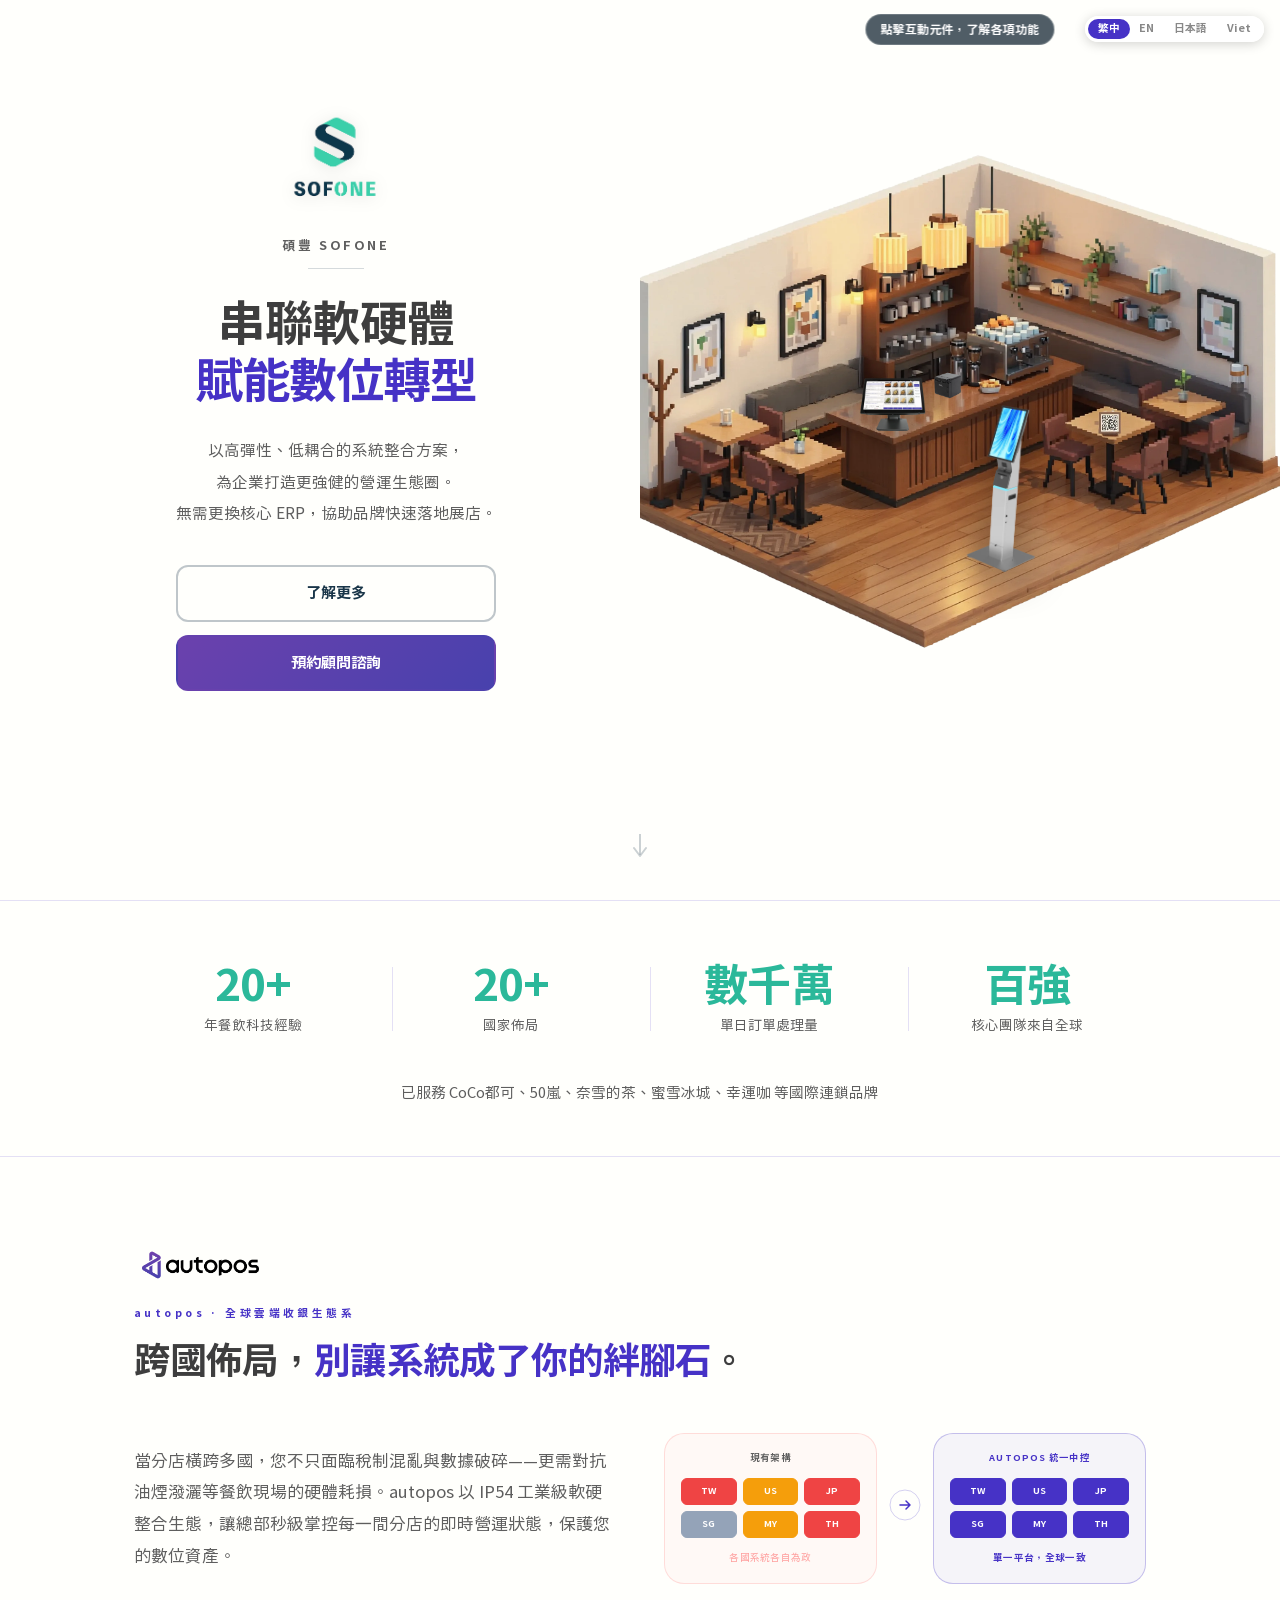
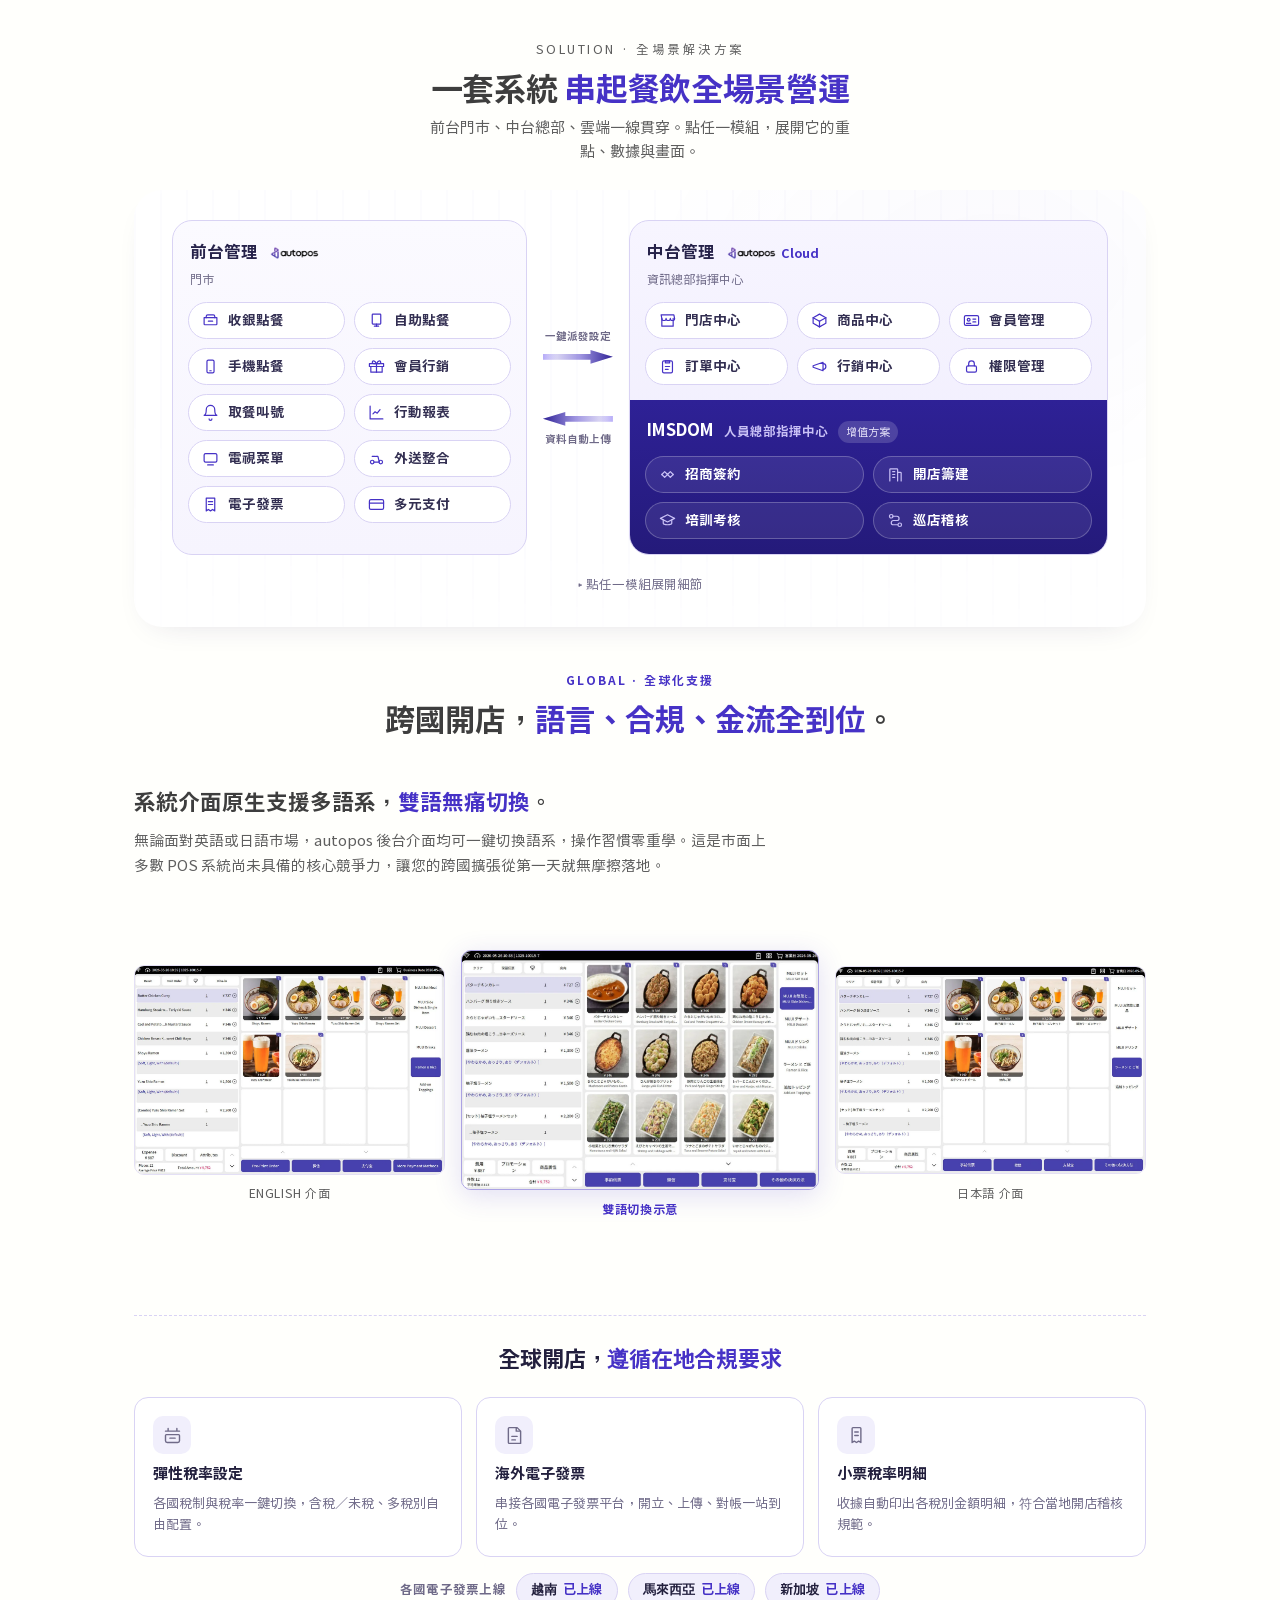
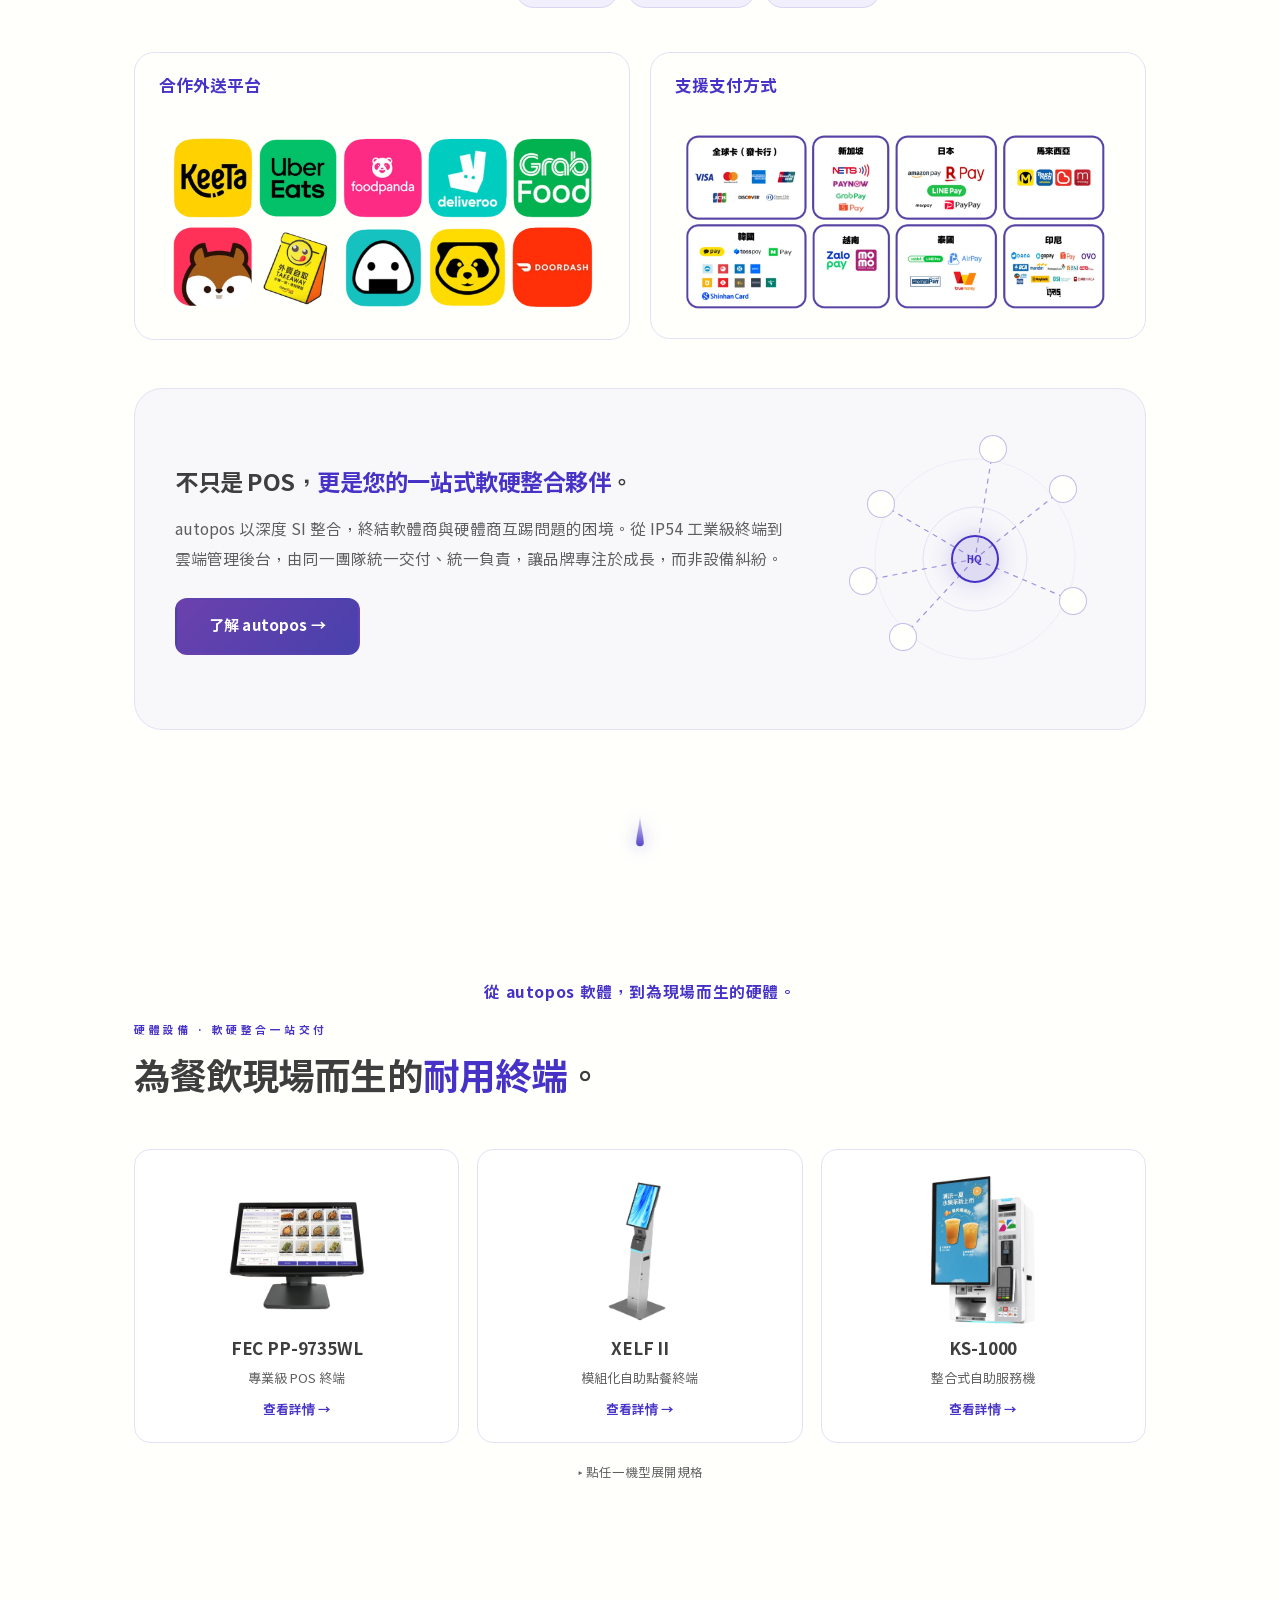
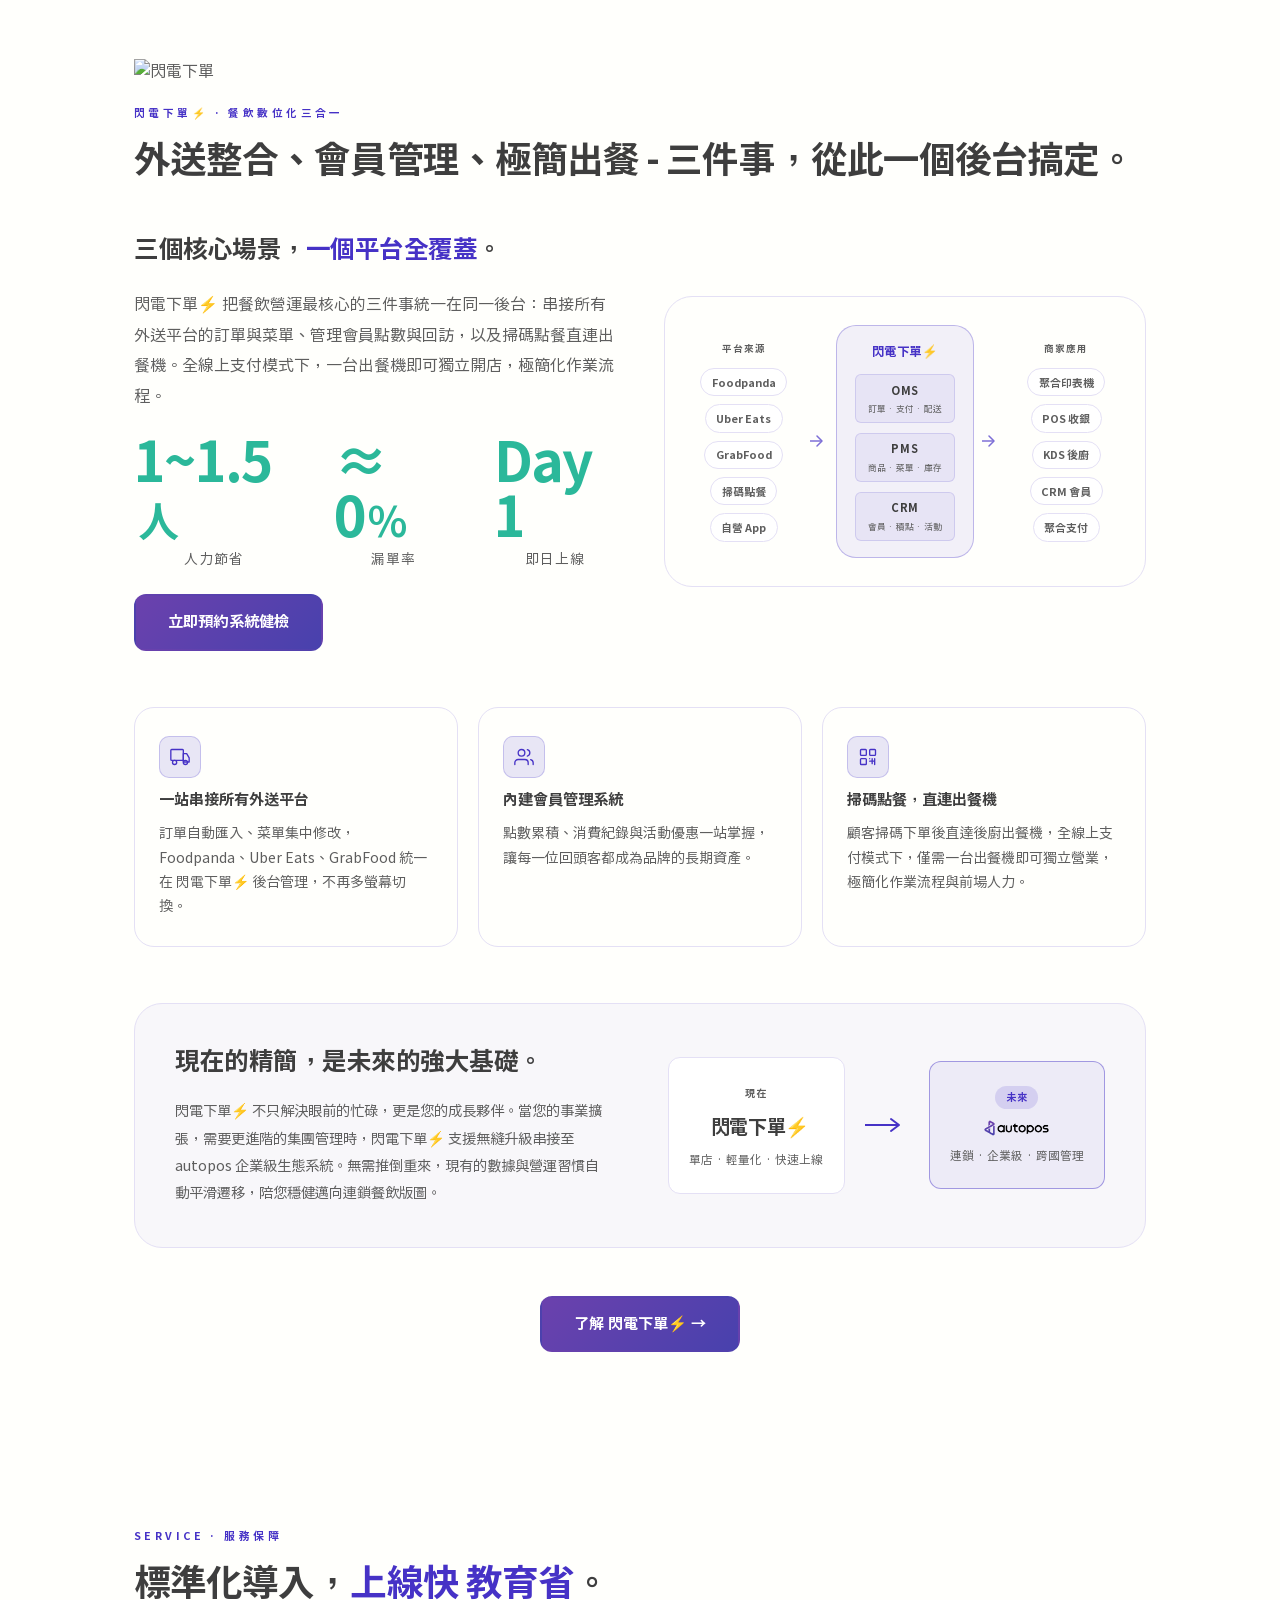
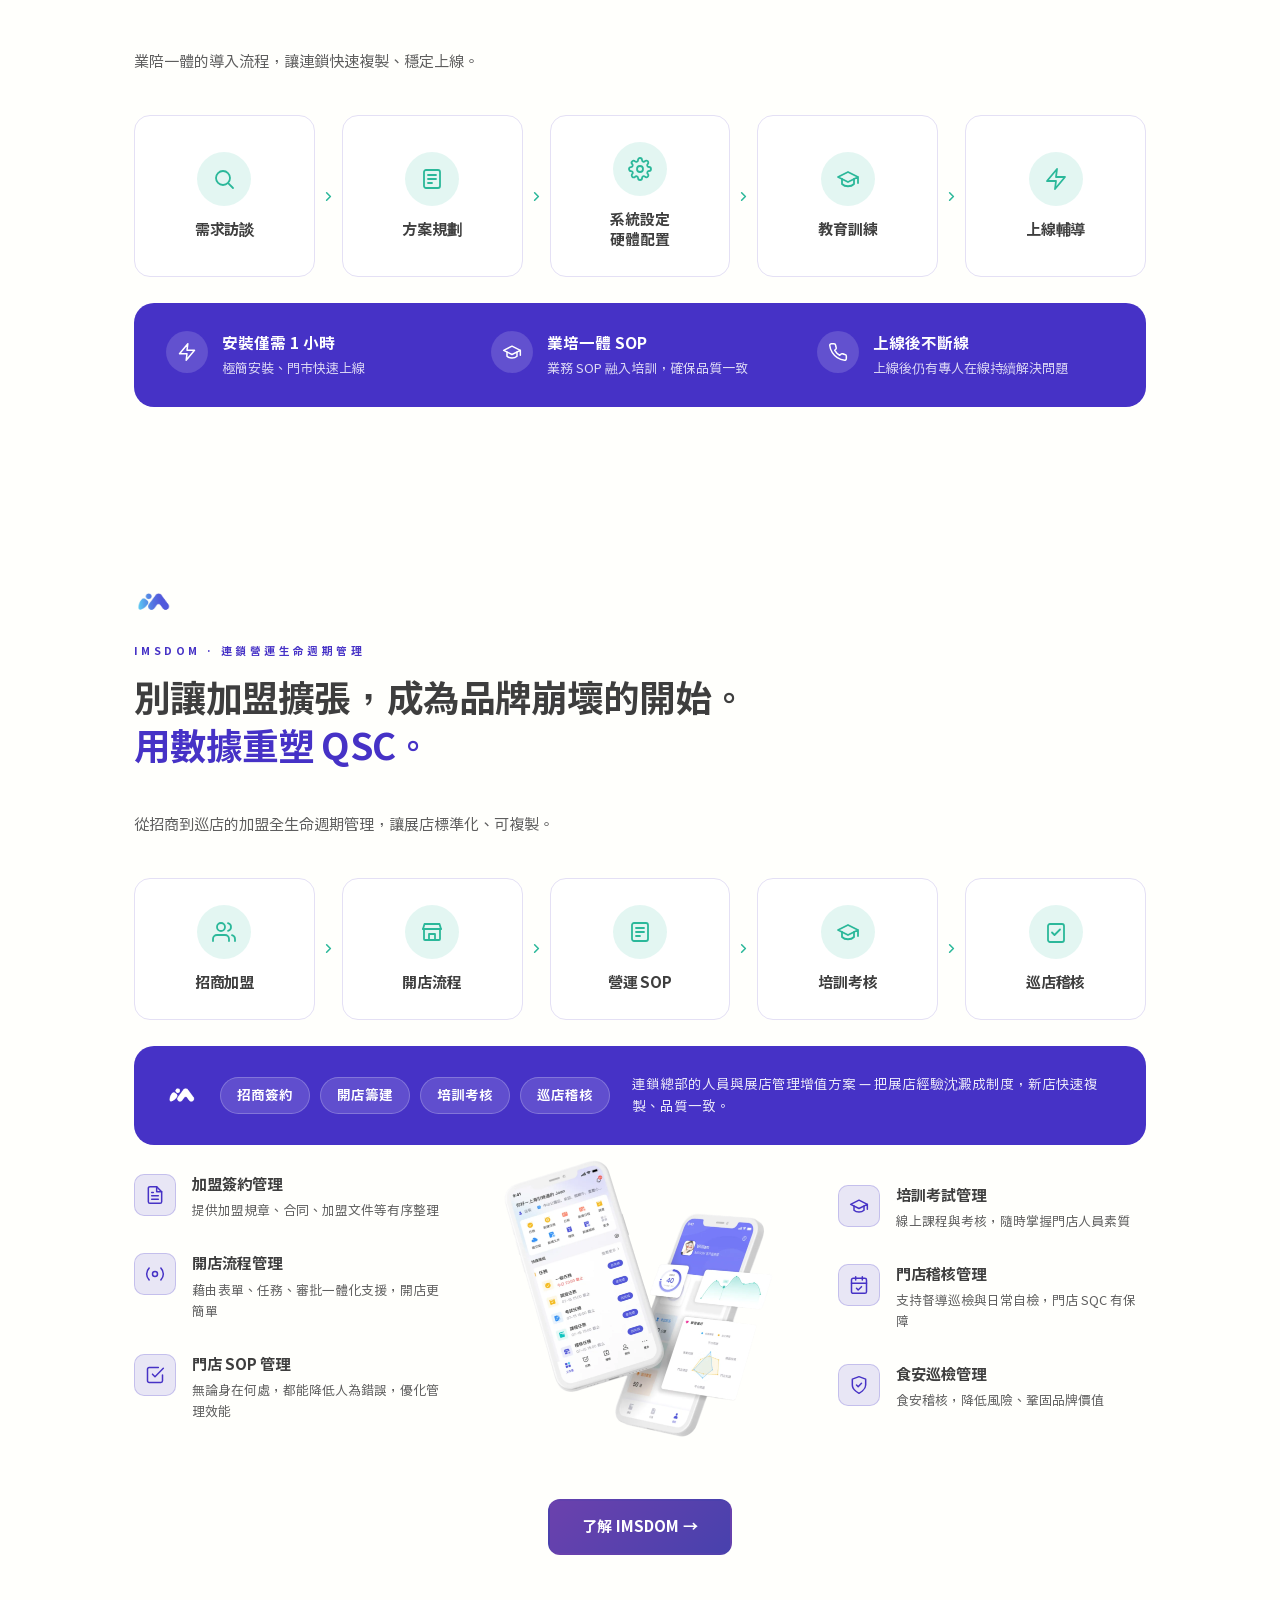
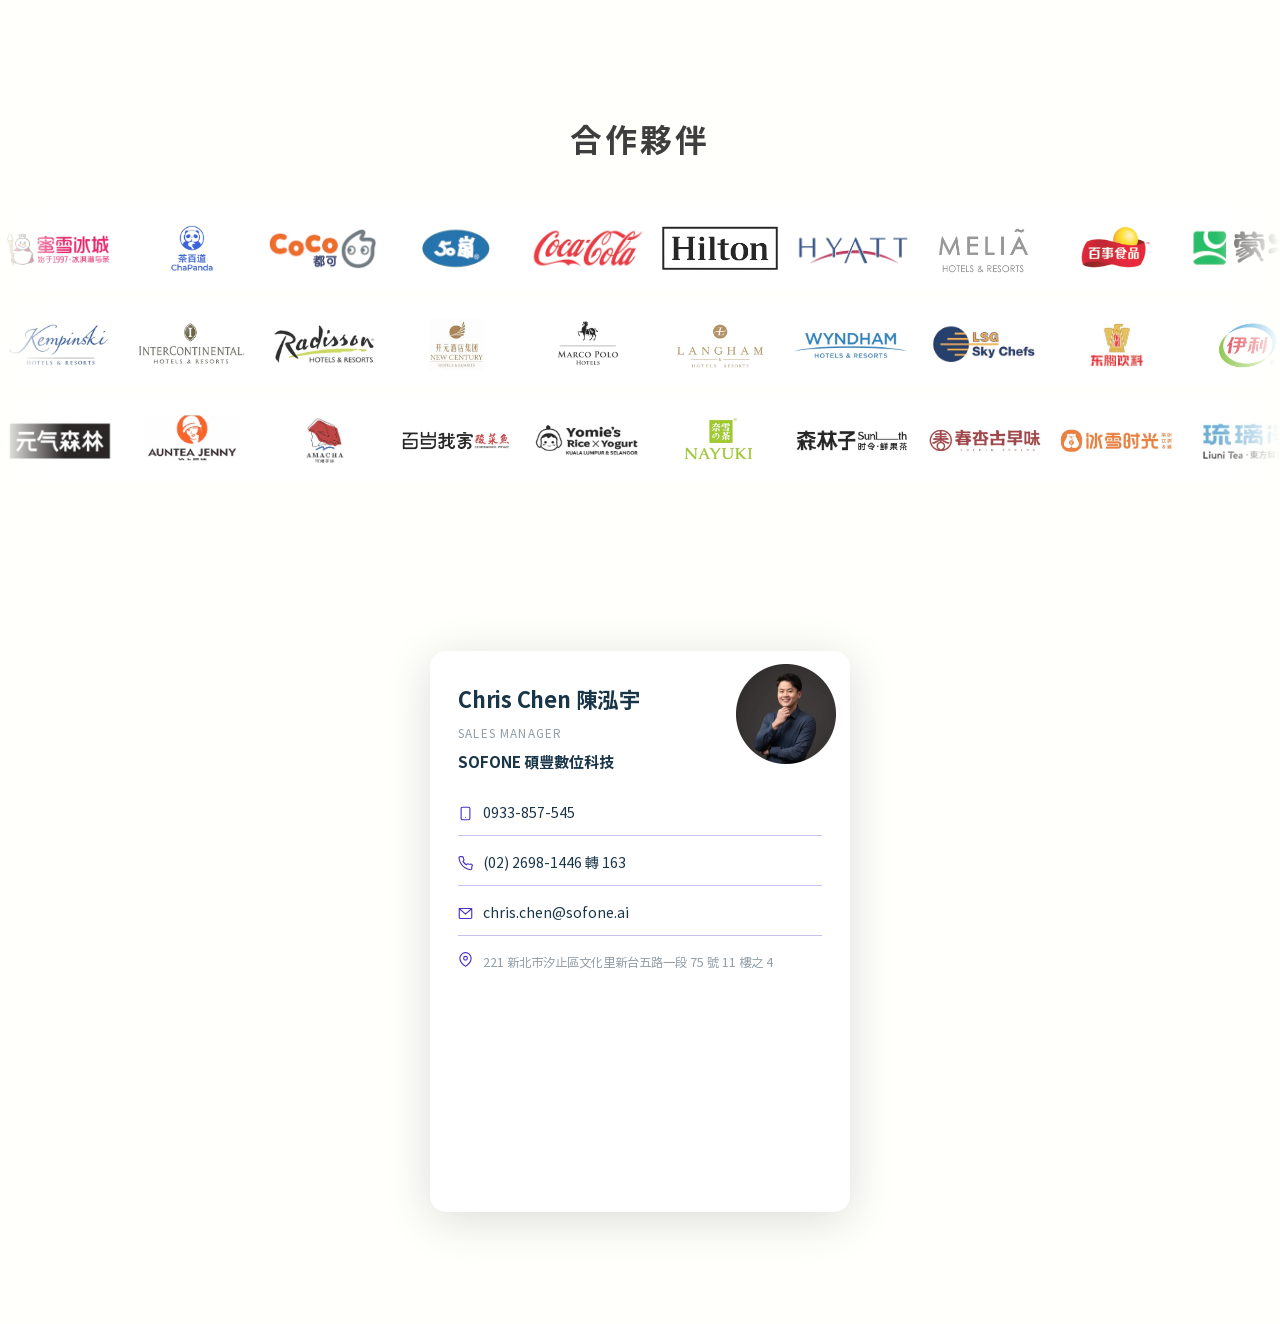
==== index.html @ 527a94a8 "Swap hero, lineup card and viewer to FEC PP-9735WL (5 angles)" ====
<!DOCTYPE html>
<html lang="zh-TW">
<head>
  <meta charset="UTF-8">
  <meta name="viewport" content="width=device-width, initial-scale=1, viewport-fit=cover">
  <meta name="description" content="碩豐 SOFONE — 串聯軟硬體，賦能數位轉型。全球展店 POS 生態、Kiosk、IoT 設備管理、連鎖營運系統。">
  <meta property="og:type" content="website">
  <meta property="og:url" content="https://sofone.vercel.app/">
  <meta property="og:title" content="碩豐 SOFONE | 串聯軟硬體，賦能數位轉型">
  <meta property="og:description" content="您的 ERP，我的系統整合。專注全球展店，技術瑣事交給碩豐。">
  <meta property="og:image" content="https://sofone.vercel.app/assets/og-image.png">
  <meta property="og:image:width" content="1200">
  <meta property="og:image:height" content="630">
  <meta name="twitter:card" content="summary_large_image">
  <meta name="twitter:title" content="碩豐 SOFONE | 串聯軟硬體，賦能數位轉型">
  <meta name="twitter:description" content="您的 ERP，我的系統整合。專注全球展店，技術瑣事交給碩豐。">
  <meta name="twitter:image" content="https://sofone.vercel.app/assets/og-image.png">
  <link rel="canonical" href="https://sofone.vercel.app/">
  <link rel="alternate" hreflang="zh-TW" href="https://sofone.vercel.app/">
  <link rel="alternate" hreflang="en" href="https://sofone.vercel.app/">
  <link rel="alternate" hreflang="ja" href="https://sofone.vercel.app/">
  <link rel="alternate" hreflang="vi" href="https://sofone.vercel.app/">
  <link rel="alternate" hreflang="x-default" href="https://sofone.vercel.app/">
  <meta name="theme-color" content="#0d1f2d">
  <link rel="icon" href="assets/autopos%20Logo%20Icon.png" type="image/png">
  <link rel="apple-touch-icon" href="assets/autopos%20Logo%20Icon.png">
  <script type="application/ld+json">
  {
    "@context": "https://schema.org",
    "@graph": [
      {
        "@type": "Organization",
        "@id": "https://sofone.vercel.app/#org",
        "name": "SOFONE",
        "alternateName": "碩豐數位科技",
        "url": "https://sofone.vercel.app/",
        "logo": {
          "@type": "ImageObject",
          "url": "https://sofone.vercel.app/assets/og-image.png"
        },
        "description": "System integration and POS ecosystem provider for multi-national F&B chains. Products include autopos, CentrDX, and IMSDOM.",
        "areaServed": ["TW","US","JP","SG","AU","EU"],
        "knowsAbout": ["POS systems","System Integration","IoT Device Management","F&B Chain Operations","Kiosk Solutions"]
      },
      {
        "@type": "ItemList",
        "name": "SOFONE Products",
        "itemListElement": [
          {
            "@type": "ListItem", "position": 1,
            "item": {
              "@type": "SoftwareApplication",
              "name": "autopos",
              "applicationCategory": "BusinessApplication",
              "description": "Enterprise POS system for multi-national F&B chains with bilingual support and third-party delivery integration.",
              "offers": { "@type": "Offer", "seller": { "@id": "https://sofone.vercel.app/#org" } }
            }
          },
          {
            "@type": "ListItem", "position": 2,
            "item": {
              "@type": "SoftwareApplication",
              "name": "CentrDX",
              "applicationCategory": "BusinessApplication",
              "description": "Self-service kiosk solution with delivery platform integration and built-in loyalty management.",
              "offers": { "@type": "Offer", "seller": { "@id": "https://sofone.vercel.app/#org" } }
            }
          },
          {
            "@type": "ListItem", "position": 3,
            "item": {
              "@type": "SoftwareApplication",
              "name": "IMSDOM",
              "applicationCategory": "BusinessApplication",
              "description": "Digital operations and staff management system for franchise standardization and training.",
              "offers": { "@type": "Offer", "seller": { "@id": "https://sofone.vercel.app/#org" } }
            }
          }
        ]
      }
    ]
  }
  </script>
  <title>碩豐 SOFONE | 串聯軟硬體，賦能數位轉型</title>
  <link rel="stylesheet" href="style.css">
  <script>
    if ('scrollRestoration' in history) history.scrollRestoration = 'manual';
    /* Remove any hash from URL immediately so browser won't auto-scroll to anchor */
    if (window.location.hash) {
      history.replaceState(null, '', window.location.pathname + window.location.search);
    }
  </script>
  <script defer src="https://unpkg.com/@lottiefiles/lottie-player@2/dist/lottie-player.js"></script>
  <script defer src="/_vercel/insights/script.js"></script>
</head>
<body>

  <!-- ── Mobile sticky nav ────────────────────────────────── -->
  <nav class="mobile-nav" aria-label="頁面導覽">
    <a href="#autopos"  class="mobile-nav-item" data-i18n="nav.autopos">autopos</a>
    <a href="#hardware" class="mobile-nav-item" data-i18n="nav.hardware">硬體設備</a>
    <a href="#centrdx"  class="mobile-nav-item" data-i18n="nav.centrdx">閃電下單</a>
    <a href="#imsdom"   class="mobile-nav-item" data-i18n="nav.imsdom">IMSDOM</a>
    <a href="#contact"  class="mobile-nav-item" data-i18n="nav.contact">聯絡我們</a>
  </nav>

  <!-- ── 1. Hero ──────────────────────────────────────────── -->
  <section class="hero-section" id="hero">

    <!-- Language Picker — absolute inside hero-section (position:relative) so it scrolls with the page -->
    <div class="lang-picker" role="group" aria-label="Language selection">
      <button class="lang-btn active" data-lang="zh-TW">繁中</button>
      <button class="lang-btn" data-lang="en">EN</button>
      <button class="lang-btn" data-lang="ja">日本語</button>
      <button class="lang-btn" data-lang="vi">Viet</button>
    </div>

    <!-- Left Column: Brand & Copy -->
    <div class="hero-left">
      <div class="hero-content">
        <div class="hero-brand">
          <img src="assets/webp/sofone-logo.webp" alt="SOFONE"
               class="hero-logo"
               onerror="this.style.display='none'">
        </div>
        <p class="hero-eyebrow" data-i18n="hero.eyebrow">碩豐 SOFONE</p>
        <hr class="hero-divider">
        <h1 class="hero-h1" data-i18n-html="hero.h1">串聯軟硬體<br><span class="hl">賦能數位轉型</span></h1>
        <p class="hero-sub" data-i18n-html="hero.sub">
          以高彈性、低耦合的系統整合方案，<br>
          為企業打造更強健的營運生態圈。<br>
          無需更換核心 ERP，協助品牌快速落地展店。
        </p>
        <div class="hero-ctas">
          <a href="#autopos" class="btn btn--ghost" data-i18n="hero.cta1">了解更多</a>
          <a href="#contact" class="btn btn--primary" data-i18n="hero.cta2">預約顧問諮詢</a>
        </div>
      </div>
    </div>

    <!-- Right Column: Interactive 2.5D Restaurant Map -->
    <div class="hero-right" id="hero-interactive-map">

      <!-- Hint: the floating devices are clickable (overlay, doesn't move the scene) -->
      <p class="map-hint" data-i18n="hero.maphint">點擊互動元件，了解各項功能</p>

      <div class="map-stage">

        <!-- Base isometric background -->
        <img src="assets/webp/cafe-bg.webp"
             alt="餐廳場域示意圖"
             class="map-bg"
             draggable="false">

        <!-- KIOSK -->
        <div class="map-device" data-device="kiosk">
          <img loading="lazy" src="assets/XELFII-2.webp" alt="CentrDX Kiosk" class="device-img" draggable="false">
          <div class="device-tooltip">
            <p class="tooltip-title" data-i18n="device.kiosk.title">autopos 自助點餐機</p>
            <p class="tooltip-desc" data-i18n="device.kiosk.desc">告別排隊！提供整合會員積分、特價活動與多支付渠道的自助服務，讓人力專注於核心服務。</p>
          </div>
        </div>

        <!-- POS -->
        <div class="map-device" data-device="pos">
          <img loading="lazy" src="assets/pp9735/pp9735-1.webp" alt="FEC PP-9735WL" class="device-img" draggable="false">
          <div class="device-tooltip">
            <p class="tooltip-title" data-i18n="device.pos.title">autopos 全球收銀引擎</p>
            <p class="tooltip-desc" data-i18n="device.pos.desc">專為連鎖打造的高穩定收銀核心，即使網路斷線也能正常結帳，總部數據即時透明，跨國稅務合規無憂。</p>
          </div>
        </div>

        <!-- Printer -->
        <div class="map-device" data-device="printer">
          <img src="assets/TP-100.webp" alt="出單列印機" class="device-img" draggable="false">
          <div class="device-tooltip">
            <p class="tooltip-title" data-i18n="device.printer.title">熱感出單機</p>
            <p class="tooltip-desc" data-i18n="device.printer.desc">整合 autopos POS、閃電下單⚡ 外送平台與 Kiosk 自助點餐，多來源訂單即時出單，零漏單。</p>
          </div>
        </div>

        <!-- QR Code -->
        <div class="map-device" data-device="qr">
          <img src="assets/webp/QR-Code.webp" alt="QR Code 掃碼點餐" class="device-img" draggable="false">
          <div class="device-tooltip">
            <p class="tooltip-title" data-i18n="device.qr.title">閃電下單⚡ 掃碼點餐</p>
            <p class="tooltip-desc" data-i18n="device.qr.desc">掃碼即可自助下單，無需下載 APP，有效降低高峰期服務壓力，提升點餐效率。</p>
          </div>
        </div>

        <!-- Waitress -->
        <div class="map-device" data-device="waitress">
          <lottie-player src="assets/waitress-tw.json" background="transparent" speed="1" loop autoplay class="device-img"></lottie-player>
          <div class="device-tooltip">
            <p class="tooltip-title" data-i18n="device.waitress.title">IMSDOM 智慧管理</p>
            <p class="tooltip-desc" data-i18n="device.waitress.desc">運用 IMSDOM 自動化考核訓練，實現門市人才快速複製與品質標準化。</p>
          </div>
        </div>

      </div>
    </div>

    <button class="scroll-hint" aria-label="向下捲動至解決方案">
      <svg width="24" height="32" viewBox="0 0 24 32" fill="none">
        <line x1="12" y1="0" x2="12" y2="20" stroke="rgba(25,53,72,0.38)" stroke-width="2" stroke-linecap="round"/>
        <polyline points="6,14 12,22 18,14" stroke="rgba(25,53,72,0.38)" stroke-width="2"
                  stroke-linecap="round" stroke-linejoin="round" fill="none"/>
      </svg>
    </button>

  </section>


    <!-- ── Credibility Strip ──────────────────────────────────── -->
  <section class="proof-band theme-light" id="proof">
    <div class="section-inner">
      <div class="proof-stats">
        <div class="proof-stat reveal">
          <span class="proof-num" data-i18n="proof.stat1num">20+</span>
          <span class="proof-label" data-i18n="proof.stat1label">年餐飲科技經驗</span>
        </div>
        <div class="proof-stat reveal">
          <span class="proof-num" data-i18n="proof.stat2num">20+</span>
          <span class="proof-label" data-i18n="proof.stat2label">國家佈局</span>
        </div>
        <div class="proof-stat reveal">
          <span class="proof-num" data-i18n="proof.stat3num">數千萬</span>
          <span class="proof-label" data-i18n="proof.stat3label">單日訂單處理量</span>
        </div>
        <div class="proof-stat reveal">
          <span class="proof-num" data-i18n="proof.stat4num">百強</span>
          <span class="proof-label" data-i18n="proof.stat4label">核心團隊來自全球</span>
        </div>
      </div>
      <p class="proof-clients reveal" data-i18n="proof.clients">已服務 CoCo都可、50嵐、奈雪的茶、蜜雪冰城、幸運咖 等國際連鎖品牌</p>
    </div>
  </section>


    <!-- ── 2. autopos Section ─────────────────────────────────── -->
  <section class="autopos-section theme-light" id="autopos">
    <div class="section-inner">
      <div class="product-logo-wrap reveal">
        <img loading="lazy" src="assets/autopos-logo.png" alt="autopos" class="product-logo">
      </div>
      <p class="section-eyebrow reveal" data-i18n="autopos.eyebrow">autopos · 全球雲端收銀生態系</p>
      <h2 class="section-h2 reveal" data-i18n-html="autopos.h2">跨國佈局，<span class="hl">別讓系統成了你的絆腳石</span>。</h2>

      <!-- Block 1: Pain Point + Chaos vs Unified Animation -->
      <div class="ap-pain reveal">
        <div class="ap-pain-copy">
          <p class="ap-pain-desc" data-i18n="autopos.pain.desc">當分店橫跨多國，您不只面臨稅制混亂與數據破碎——更需對抗油煙潑灑等餐飲現場的硬體耗損。autopos 以 IP54 工業級軟硬整合生態，讓總部秒級掌控每一間分店的即時營運狀態，保護您的數位資產。</p>
        </div>
        <div class="ap-chaos-vs">
          <div class="ap-cvs-panel ap-cvs-panel--chaos">
            <p class="ap-cvs-label" data-i18n="autopos.pain.before">現有架構</p>
            <div class="ap-node-grid">
              <div class="ap-node ap-node--err"><span>TW</span></div>
              <div class="ap-node ap-node--warn"><span>US</span></div>
              <div class="ap-node ap-node--err"><span>JP</span></div>
              <div class="ap-node ap-node--offline"><span>SG</span></div>
              <div class="ap-node ap-node--warn"><span>MY</span></div>
              <div class="ap-node ap-node--err"><span>TH</span></div>
            </div>
            <p class="ap-cvs-status ap-cvs-status--chaos" data-i18n="autopos.pain.chaos_label">各國系統各自為政</p>
          </div>
          <div class="ap-cvs-arrow" aria-hidden="true">
            <svg width="32" height="32" viewBox="0 0 32 32" fill="none" xmlns="http://www.w3.org/2000/svg">
              <circle cx="16" cy="16" r="15" stroke="rgba(86,70,201,0.25)" stroke-width="1"/>
              <path d="M11 16h10M17 12l4 4-4 4" stroke="var(--c-accent)" stroke-width="1.5" stroke-linecap="round" stroke-linejoin="round"/>
            </svg>
          </div>
          <div class="ap-cvs-panel ap-cvs-panel--unified">
            <p class="ap-cvs-label ap-cvs-label--ok" data-i18n="autopos.pain.after">autopos 統一中控</p>
            <div class="ap-node-grid">
              <div class="ap-node ap-node--ok"><span>TW</span></div>
              <div class="ap-node ap-node--ok"><span>US</span></div>
              <div class="ap-node ap-node--ok"><span>JP</span></div>
              <div class="ap-node ap-node--ok"><span>SG</span></div>
              <div class="ap-node ap-node--ok"><span>MY</span></div>
              <div class="ap-node ap-node--ok"><span>TH</span></div>
            </div>
            <p class="ap-cvs-status ap-cvs-status--ok" data-i18n="autopos.pain.unified_label">單一平台，全球一致</p>
          </div>
        </div>
      </div>

      <!-- Block 2: Interactive Solution Map (全場景解決方案) -->
      <div class="solmap reveal" id="solmap">
        <div class="solmap-head">
          <p class="solmap-eyebrow">SOLUTION · 全場景解決方案</p>
          <h3 class="solmap-h3">一套系統 <em>串起餐飲全場景營運</em></h3>
          <p class="solmap-lede">前台門市、中台總部、雲端一線貫穿。點任一模組，展開它的重點、數據與畫面。</p>
        </div>

        <div class="solmap-band">
          <div class="solmap-map">
            <div class="solmap-col solmap-col--front">
              <div class="solmap-col-title"><b>前台管理</b><span class="solmap-brand"><img loading="lazy" src="assets/autopos-logo.png" alt="autopos" class="solmap-brand-logo"></span><span class="solmap-sub">門市</span></div>
              <div class="solmap-grid" id="solmap-front"></div>
            </div>

            <div class="solmap-conn" aria-hidden="true">
              <div class="solmap-chev"><div class="solmap-chev-lbl">一鍵派發設定</div><div class="solmap-bar"></div></div>
              <div class="solmap-chev solmap-chev--rev"><div class="solmap-bar"></div><div class="solmap-chev-lbl">資料自動上傳</div></div>
            </div>

            <div class="solmap-col solmap-col--cloud">
              <div class="solmap-col-title"><b>中台管理</b><span class="solmap-brand"><img loading="lazy" src="assets/autopos-logo.png" alt="autopos" class="solmap-brand-logo"> Cloud</span><span class="solmap-sub">資訊總部指揮中心</span></div>
              <div class="solmap-grid" id="solmap-mid"></div>
              <div class="solmap-ims">
                <div class="solmap-col-title"><b>IMSDOM</b><span class="solmap-brand">人員總部指揮中心</span><span class="solmap-tag">增值方案</span></div>
                <div class="solmap-grid" id="solmap-ims"></div>
              </div>
            </div>
          </div>

          <div class="solmap-panel" id="solmap-panel" role="region" aria-live="polite">
            <button class="solmap-close" id="solmap-close" type="button" aria-label="關閉">×</button>
            <div class="solmap-panel-inner">
              <div class="solmap-visual" id="solmap-visual"></div>
              <div class="solmap-body">
                <p class="solmap-peyebrow" id="solmap-peyebrow"></p>
                <h4 class="solmap-ptitle" id="solmap-ptitle"></h4>
                <p class="solmap-psub" id="solmap-psub"></p>
                <div id="solmap-pstat"></div>
                <ul class="solmap-bullets" id="solmap-pbullets"></ul>
              </div>
            </div>
          </div>
          <p class="solmap-hint" id="solmap-hint">▸ 點任一模組展開細節</p>
        </div>
      </div>

      <!-- GLOBAL 全球化支援 — multilingual + compliance + delivery/payment combined -->
      <div class="ap-global">
        <div class="ap-global-head reveal">
          <p class="ap-global-eyebrow" data-i18n="autopos.global.eyebrow">GLOBAL · 全球化支援</p>
          <h3 class="ap-global-h3" data-i18n-html="autopos.global.htitle">跨國開店，<span class="hl">語言、合規、金流全到位</span>。</h3>
        </div>

        <!-- 多語言介面 -->
        <div class="ap-bilingual reveal">
          <h4 class="ap-bil-h3" data-i18n-html="autopos.bil.h3">系統介面原生支援多語系，<span class="hl">雙語無痛切換</span>。</h4>
          <p class="ap-bil-desc" data-i18n="autopos.bil.desc">無論面對英語或日語市場，autopos 後台介面均可一鍵切換語系，操作習慣零重學。這是市面上多數 POS 系統尚未具備的核心競爭力，讓您的跨國擴張從第一天就無摩擦落地。</p>
          <div class="ap-bil-screens">
            <div class="ap-bil-frame">
              <img src="assets/autopos-en.webp" alt="autopos English Interface" loading="lazy" class="ap-bil-img">
              <span class="ap-bil-label" data-i18n="autopos.bil.en">English 介面</span>
            </div>
            <div class="ap-bil-frame ap-bil-frame--center">
              <img src="assets/autopos-jp_en.webp" alt="autopos Bilingual Interface" loading="lazy" class="ap-bil-img">
              <span class="ap-bil-label ap-bil-label--hl" data-i18n="autopos.bil.dual">雙語切換示意</span>
            </div>
            <div class="ap-bil-frame">
              <img src="assets/autopos-jp.webp" alt="autopos Japanese Interface" loading="lazy" class="ap-bil-img">
              <span class="ap-bil-label" data-i18n="autopos.bil.jp">日本語 介面</span>
            </div>
          </div>
        </div>

        <!-- 在地合規 -->
        <div class="solmap-global reveal">
          <div class="solmap-global-head">
            <h4 class="solmap-gtitle" data-i18n-html="autopos.global.title">全球開店，<span class="hl">遵循在地合規要求</span></h4>
          </div>
          <div class="solmap-global-grid">
            <div class="solmap-gcard">
              <span class="solmap-gicon" aria-hidden="true"><svg viewBox="0 0 24 24" fill="none" stroke="currentColor" stroke-width="1.6" stroke-linecap="round" stroke-linejoin="round"><path d="M4 7h16M7 4v3m10-3v3M5 11h14a1 1 0 0 1 1 1v6a2 2 0 0 1-2 2H6a2 2 0 0 1-2-2v-6a1 1 0 0 1 1-1Z"/><path d="M9 15h6"/></svg></span>
              <b data-i18n="autopos.global.c1.t">彈性稅率設定</b>
              <span data-i18n="autopos.global.c1.d">各國稅制與稅率一鍵切換，含稅／未稅、多稅別自由配置。</span>
            </div>
            <div class="solmap-gcard">
              <span class="solmap-gicon" aria-hidden="true"><svg viewBox="0 0 24 24" fill="none" stroke="currentColor" stroke-width="1.6" stroke-linecap="round" stroke-linejoin="round"><path d="M6 3h9l4 4v14a0 0 0 0 1 0 0H6a1 1 0 0 1-1-1V4a1 1 0 0 1 1-1Z"/><path d="M14 3v4h4"/><path d="M9 13h6M9 17h4"/></svg></span>
              <b data-i18n="autopos.global.c2.t">海外電子發票</b>
              <span data-i18n="autopos.global.c2.d">串接各國電子發票平台，開立、上傳、對帳一站到位。</span>
            </div>
            <div class="solmap-gcard">
              <span class="solmap-gicon" aria-hidden="true"><svg viewBox="0 0 24 24" fill="none" stroke="currentColor" stroke-width="1.6" stroke-linecap="round" stroke-linejoin="round"><path d="M8 3h8a1 1 0 0 1 1 1v16l-2.5-1.6L12 20l-2.5-1.6L7 20V4a1 1 0 0 1 1-1Z"/><path d="M10 8h4M10 12h4"/></svg></span>
              <b data-i18n="autopos.global.c3.t">小票稅率明細</b>
              <span data-i18n="autopos.global.c3.d">收據自動印出各稅別金額明細，符合當地開店稽核規範。</span>
            </div>
          </div>
          <div class="solmap-global-live">
            <span class="solmap-glive-lbl" data-i18n="autopos.global.live">各國電子發票上線</span>
            <span class="solmap-gpill"><span data-i18n="autopos.global.vn">越南</span> <i data-i18n="autopos.global.on">已上線</i></span>
            <span class="solmap-gpill"><span data-i18n="autopos.global.my">馬來西亞</span> <i data-i18n="autopos.global.on">已上線</i></span>
            <span class="solmap-gpill"><span data-i18n="autopos.global.sg">新加坡</span> <i data-i18n="autopos.global.on">已上線</i></span>
          </div>
        </div>

        <!-- 全球外送與支付整合 -->
        <div class="ap-integrations reveal">
          <div class="ap-integration-card">
            <p class="ap-int-label" data-i18n="autopos.int.delivery">合作外送平台</p>
            <img src="assets/webp/autopos-delivery.webp" alt="合作外送平台" loading="lazy" class="ap-int-img">
          </div>
          <div class="ap-integration-card">
            <p class="ap-int-label" data-i18n="autopos.int.payment">支援支付方式</p>
            <img src="assets/webp/autopos-payment.webp" alt="支援支付方式" loading="lazy" class="ap-int-img">
          </div>
        </div>
      </div>

      <!-- Block 3: Strategic Value + Globe Animation -->
      <div class="ap-strategy reveal">
        <div class="ap-strategy-copy">
          <h3 class="ap-strat-h3" data-i18n-html="autopos.strat.h3">不只是 POS，<span class="hl">更是您的一站式軟硬整合夥伴</span>。</h3>
          <p class="ap-strat-desc" data-i18n="autopos.strat.desc">autopos 以深度 SI 整合，終結軟體商與硬體商互踢問題的困境。從 IP54 工業級終端到雲端管理後台，由同一團隊統一交付、統一負責，讓品牌專注於成長，而非設備糾紛。</p>
          <a href="https://autopos.tw/" target="_blank" rel="noopener noreferrer" class="btn btn--primary" data-i18n="autopos.cta">
            了解 autopos →
          </a>
        </div>
        <div class="ap-globe" aria-hidden="true">
          <svg class="ap-globe-svg" viewBox="0 0 260 260" xmlns="http://www.w3.org/2000/svg">
            <circle cx="130" cy="130" r="52" stroke="rgba(86,70,201,0.12)" stroke-width="1" fill="none"/>
            <circle cx="130" cy="130" r="100" stroke="rgba(86,70,201,0.06)" stroke-width="1" fill="none"/>
            <line class="ap-fl ap-fl--1" x1="36"  y1="75"  x2="130" y2="130" stroke="rgba(86,70,201,0.55)" stroke-width="1.2" stroke-dasharray="5 5"/>
            <line class="ap-fl ap-fl--2" x1="18"  y1="152" x2="130" y2="130" stroke="rgba(86,70,201,0.55)" stroke-width="1.2" stroke-dasharray="5 5"/>
            <line class="ap-fl ap-fl--3" x1="58"  y1="208" x2="130" y2="130" stroke="rgba(86,70,201,0.55)" stroke-width="1.2" stroke-dasharray="5 5"/>
            <line class="ap-fl ap-fl--4" x1="218" y1="60"  x2="130" y2="130" stroke="rgba(86,70,201,0.55)" stroke-width="1.2" stroke-dasharray="5 5"/>
            <line class="ap-fl ap-fl--5" x1="228" y1="172" x2="130" y2="130" stroke="rgba(86,70,201,0.55)" stroke-width="1.2" stroke-dasharray="5 5"/>
            <line class="ap-fl ap-fl--6" x1="148" y1="20"  x2="130" y2="130" stroke="rgba(86,70,201,0.55)" stroke-width="1.2" stroke-dasharray="5 5"/>
          </svg>
          <div class="ap-globe-hq">HQ</div>
          <div class="ap-globe-dot ap-gd--tw"><span>TW</span></div>
          <div class="ap-globe-dot ap-gd--us"><span>US</span></div>
          <div class="ap-globe-dot ap-gd--jp"><span>JP</span></div>
          <div class="ap-globe-dot ap-gd--eu"><span>EU</span></div>
          <div class="ap-globe-dot ap-gd--sg"><span>SG</span></div>
          <div class="ap-globe-dot ap-gd--au"><span>AU</span></div>
        </div>
      </div>

      <!-- Software → hardware transition: flowing connector + bridge line -->
      <div class="sw-hw-bridge reveal" id="hardware">
        <div class="sw-hw-track" aria-hidden="true">
          <svg class="sw-hw-droplet" viewBox="0 0 20 76" preserveAspectRatio="xMidYMid meet">
            <defs><linearGradient id="swHwDrop" x1="0" y1="0" x2="0" y2="1">
              <stop offset="0" stop-color="#5646c9" stop-opacity=".12"/>
              <stop offset="1" stop-color="#5646c9" stop-opacity="1"/>
            </linearGradient></defs>
            <path d="M10 2 C 12 26, 18 50, 18 60 A 8 8 0 1 1 2 60 C 2 50, 8 26, 10 2 Z" fill="url(#swHwDrop)"/>
          </svg>
          <span class="sw-hw-splash"></span>
          <span class="sw-hw-splash sw-hw-splash--2"></span>
        </div>
        <p class="sw-hw-bridge-text" data-i18n="hardware.bridge">從 autopos 軟體，到為現場而生的硬體。</p>
      </div>

      <!-- Hardware showcase heading -->
      <p class="section-eyebrow reveal" data-i18n="hardware.eyebrow">硬體設備 · 軟硬整合一站交付</p>
      <h2 class="section-h2 reveal" data-i18n-html="hardware.h2">為餐飲現場而生的<span class="hl">耐用終端</span>。</h2>

      <!-- Hardware catalogue — click a machine to expand its info (dashboard-style) -->
      <div class="hw-catalogue" id="hardware-catalogue">
        <div class="hw-lineup reveal">
          <button type="button" class="hw-lc" data-machine="pp97">
            <span class="hw-lc-img"><img src="assets/pp9735/pp9735-1.webp" alt="FEC PP-9735WL" loading="lazy"></span>
            <span class="hw-lc-name">FEC PP-9735WL</span>
            <span class="hw-lc-desc" data-i18n="hw.lineup.pp97.d">專業級 POS 終端</span>
            <span class="hw-lc-more" data-i18n="hw.lineup.more">查看詳情 →</span>
          </button>
          <button type="button" class="hw-lc" data-machine="xelf">
            <span class="hw-lc-img"><img src="assets/XELFII-2.webp" alt="XELF II" loading="lazy"></span>
            <span class="hw-lc-name">XELF II</span>
            <span class="hw-lc-desc" data-i18n="hw.lineup.xelf.d">模組化自助點餐終端</span>
            <span class="hw-lc-more" data-i18n="hw.lineup.more">查看詳情 →</span>
          </button>
          <button type="button" class="hw-lc" data-machine="ks1000">
            <span class="hw-lc-img"><img src="assets/KS-1000-1.webp" alt="KS-1000" loading="lazy"></span>
            <span class="hw-lc-name">KS-1000</span>
            <span class="hw-lc-desc" data-i18n="hw.lineup.ks.d">整合式自助服務機</span>
            <span class="hw-lc-more" data-i18n="hw.lineup.more">查看詳情 →</span>
          </button>
        </div>

        <div class="solmap-panel hwc-panel" id="hwc-panel" role="region" aria-live="polite">
          <button class="solmap-close" id="hwc-close" type="button" aria-label="關閉">×</button>
          <div class="solmap-panel-inner">
            <div class="hwc-visual" id="hwc-visual">
              <!-- FEC PP-9735WL — multi-angle rolling frames -->
              <div class="hwc-vis" data-vis="pp97">
                <div class="ap-one hwc-ap">
                  <div class="ap-one-viewer-ring">
                    <div class="ap-one-viewer" role="img" aria-label="FEC PP-9735WL 多視角展示">
                      <img loading="lazy" class="ap-one-frame is-active" src="assets/pp9735/pp9735-1.webp" alt="FEC PP-9735WL 正面" draggable="false">
                      <img class="ap-one-frame" src="[data-uri]" data-src="assets/pp9735/pp9735-2.webp" loading="lazy" alt="FEC PP-9735WL 前四分之三角度" draggable="false">
                      <img class="ap-one-frame" src="[data-uri]" data-src="assets/pp9735/pp9735-3.webp" loading="lazy" alt="FEC PP-9735WL 側面" draggable="false">
                      <img class="ap-one-frame" src="[data-uri]" data-src="assets/pp9735/pp9735-4.webp" loading="lazy" alt="FEC PP-9735WL 後四分之三角度" draggable="false">
                      <img class="ap-one-frame" src="[data-uri]" data-src="assets/pp9735/pp9735-5.webp" loading="lazy" alt="FEC PP-9735WL 背面" draggable="false">
                    </div>
                  </div>
                  <div class="ap-one-scrub">
                    <input type="range" class="ap-one-slider" min="0" max="4" step="1" value="0" aria-label="拖曳檢視 FEC PP-9735WL 各視角">
                    <span class="ap-one-scrub-hint" data-i18n="pp97.viewer.hint">拖曳旋轉檢視</span>
                  </div>
                </div>
              </div>
              <!-- XELF II — assemble animation -->
              <div class="hwc-vis" data-vis="xelf">
                <div class="hw-assemble" id="xelfAssemble" role="button" tabindex="0" aria-label="重播 XELF II 組裝動畫">
                  <img src="assets/XELFII-10-1.webp" alt="XELF II 自助點餐機" class="hw-asm-main" loading="lazy">
                  <div class="hw-asm-part hw-asm-part--2"><img src="assets/XELFII-10-2.webp" alt="" loading="lazy"></div>
                  <div class="hw-asm-part hw-asm-part--3"><img src="assets/XELFII-10-3.webp" alt="" loading="lazy"></div>
                  <div class="hw-asm-part hw-asm-part--4"><img src="assets/XELFII-10-4.webp" alt="" loading="lazy"></div>
                  <div class="hw-asm-part hw-asm-part--5"><img src="assets/XELFII-10-5.webp" alt="" loading="lazy"></div>
                  <div class="hw-asm-part hw-asm-part--6"><img src="assets/XELFII-10-6.webp" alt="" loading="lazy"></div>
                  <span class="hw-led hw-led--1" aria-hidden="true"></span>
                  <span class="hw-led hw-led--2" aria-hidden="true"></span>
                  <span class="hw-led hw-led--3" aria-hidden="true"></span>
                </div>
              </div>
              <!-- KS-1000 — rolling frames -->
              <div class="hwc-vis" data-vis="ks1000">
                <div class="ap-one hwc-ap">
                  <div class="ap-one-viewer-ring">
                    <div class="ap-one-viewer" role="img" aria-label="KS-1000 多視角展示">
                      <img loading="lazy" class="ap-one-frame is-active" src="assets/KS-1000-1.webp" alt="KS-1000 視角 1" draggable="false">
                      <img class="ap-one-frame" src="[data-uri]" data-src="assets/KS-1000-2.webp" loading="lazy" alt="KS-1000 視角 2" draggable="false">
                      <img class="ap-one-frame" src="[data-uri]" data-src="assets/KS-1000-3.webp" loading="lazy" alt="KS-1000 視角 3" draggable="false">
                      <img class="ap-one-frame" src="[data-uri]" data-src="assets/KS-1000-5.webp" loading="lazy" alt="KS-1000 視角 4" draggable="false">
                      <img class="ap-one-frame" src="[data-uri]" data-src="assets/KS-1000-6.webp" loading="lazy" alt="KS-1000 視角 5" draggable="false">
                      <img class="ap-one-frame" src="[data-uri]" data-src="assets/KS-1000-7.webp" loading="lazy" alt="KS-1000 實際場域 1" draggable="false">
                      <img class="ap-one-frame" src="[data-uri]" data-src="assets/KS-1000-8.webp" loading="lazy" alt="KS-1000 實際場域 2" draggable="false">
                    </div>
                  </div>
                  <div class="ap-one-scrub">
                    <input type="range" class="ap-one-slider" min="0" max="6" step="1" value="0" aria-label="KS-1000 視角切換">
                    <span class="ap-one-scrub-hint" data-i18n="ks.viewer.hint">拖曳切換視角</span>
                  </div>
                </div>
              </div>
            </div>
            <div class="solmap-body">
              <p class="solmap-peyebrow" id="hwc-eyebrow"></p>
              <h4 class="solmap-ptitle" id="hwc-title"></h4>
              <ul class="hwc-specs" id="hwc-specs"></ul>
              <div class="hwc-cta" id="hwc-cta"></div>
            </div>
          </div>
        </div>
        <p class="solmap-hint hwc-hint" id="hwc-hint">▸ 點任一機型展開規格</p>
      </div>

    </div>
  </section>

  <!-- ── 3. CentrDX Section ────────────────────────────────── -->
  <section class="centrdx-section theme-light" id="centrdx">
    <div class="section-inner">
      <div class="product-logo-wrap reveal">
        <img loading="lazy" src="assets/centrdx-logo.png" alt="CentrDX" class="product-logo" id="cdxLogo">
      </div>
      <p class="section-eyebrow reveal" data-i18n="centrdx.eyebrow">閃電下單⚡ · 餐飲數位化三合一</p>
      <h2 class="section-h2 reveal" data-i18n="centrdx.h2">外送整合、會員管理、極簡出餐 - 三件事，從此一個後台搞定。</h2>

      <!-- ── Block 1: Pain Point ──────────────────────────── -->
      <div class="cdx-pain reveal">
        <div class="cdx-pain-copy">
          <h3 class="cdx-block-h3" data-i18n-html="centrdx.pain.h3">三個核心場景，<span class="hl">一個平台全覆蓋</span>。</h3>
          <p class="cdx-pain-desc" data-i18n="centrdx.pain.desc">閃電下單⚡ 把餐飲營運最核心的三件事統一在同一後台：串接所有外送平台的訂單與菜單、管理會員點數與回訪，以及掃碼點餐直連出餐機。全線上支付模式下，一台出餐機即可獨立開店，極簡化作業流程。</p>
          <div class="cdx-stats-row">
            <div class="cdx-stat">
              <span class="cdx-stat-num">1~1.5<span class="cdx-stat-unit" data-i18n="centrdx.stat.unit1">人</span></span>
              <span class="cdx-stat-label" data-i18n="centrdx.stat.l1">人力節省</span>
            </div>
            <div class="cdx-stat">
              <span class="cdx-stat-num">≈ 0<span class="cdx-stat-unit">%</span></span>
              <span class="cdx-stat-label" data-i18n="centrdx.stat.l2">漏單率</span>
            </div>
            <div class="cdx-stat">
              <span class="cdx-stat-num">Day 1</span>
              <span class="cdx-stat-label" data-i18n="centrdx.stat.l3">即日上線</span>
            </div>
          </div>
          <a href="#contact" class="btn btn--primary" data-i18n="centrdx.pain.cta">立即預約系統健檢</a>
        </div>

        <!-- CentrDX 整合架構示意圖 -->
        <div class="cdx-flowchart" aria-label="CentrDX 整合架構">
          <div class="cfc-panel cfc-panel--in">
            <p class="cfc-panel-label" data-i18n="centrdx.fc.sources">平台來源</p>
            <span class="cfc-pill">Foodpanda</span>
            <span class="cfc-pill">Uber Eats</span>
            <span class="cfc-pill">GrabFood</span>
            <span class="cfc-pill" data-i18n="centrdx.fc.qr">掃碼點餐</span>
            <span class="cfc-pill" data-i18n="centrdx.fc.app">自營 App</span>
          </div>
          <div class="cfc-conn" aria-hidden="true">
            <svg width="18" height="12" viewBox="0 0 18 12" fill="none"><line x1="0" y1="6" x2="12" y2="6" stroke="var(--c-accent)" stroke-width="1.5"/><polyline points="7,1 12,6 7,11" stroke="var(--c-accent)" stroke-width="1.5" stroke-linecap="round" stroke-linejoin="round" fill="none"/></svg>
          </div>
          <div class="cfc-panel cfc-panel--core">
            <p class="cfc-core-brand" data-i18n="centrdx.brand">閃電下單⚡</p>
            <div class="cfc-mod-block">
              <span class="cfc-mod-title">OMS</span>
              <span class="cfc-mod-sub" data-i18n="centrdx.fc.oms">訂單 · 支付 · 配送</span>
            </div>
            <div class="cfc-mod-block">
              <span class="cfc-mod-title">PMS</span>
              <span class="cfc-mod-sub" data-i18n="centrdx.fc.pms">商品 · 菜單 · 庫存</span>
            </div>
            <div class="cfc-mod-block">
              <span class="cfc-mod-title">CRM</span>
              <span class="cfc-mod-sub" data-i18n="centrdx.fc.crm">會員 · 積點 · 活動</span>
            </div>
          </div>
          <div class="cfc-conn" aria-hidden="true">
            <svg width="18" height="12" viewBox="0 0 18 12" fill="none"><line x1="0" y1="6" x2="12" y2="6" stroke="var(--c-accent)" stroke-width="1.5"/><polyline points="7,1 12,6 7,11" stroke="var(--c-accent)" stroke-width="1.5" stroke-linecap="round" stroke-linejoin="round" fill="none"/></svg>
          </div>
          <div class="cfc-panel cfc-panel--out">
            <p class="cfc-panel-label" data-i18n="centrdx.fc.outputs">商家應用</p>
            <span class="cfc-pill cfc-pill--out" data-i18n="centrdx.fc.o1">聚合印表機</span>
            <span class="cfc-pill cfc-pill--out" data-i18n="centrdx.fc.o2">POS 收銀</span>
            <span class="cfc-pill cfc-pill--out" data-i18n="centrdx.fc.o3">KDS 後廚</span>
            <span class="cfc-pill cfc-pill--out" data-i18n="centrdx.fc.o4">CRM 會員</span>
            <span class="cfc-pill cfc-pill--out" data-i18n="centrdx.fc.o5">聚合支付</span>
          </div>
        </div>
      </div>

      <!-- ── Block 2: Three Service Pillars ───────────── -->
      <div class="cdx-services reveal">
        <div class="cdx-service-cards">
          <div class="cdx-service-card">
            <div class="cdx-svc-icon-wrap" aria-hidden="true">
              <svg viewBox="0 0 24 24" fill="none" stroke="currentColor" stroke-width="1.6" stroke-linecap="round" stroke-linejoin="round">
                <rect x="1" y="3" width="15" height="13" rx="1"/><path d="M16 8h4l3 5v5h-7V8z"/><circle cx="5.5" cy="18.5" r="2.5"/><circle cx="18.5" cy="18.5" r="2.5"/>
              </svg>
            </div>
            <strong class="cdx-svc-title" data-i18n="centrdx.s1.title">一站串接所有外送平台</strong>
            <p class="cdx-svc-desc" data-i18n="centrdx.s1.desc">訂單自動匯入、菜單集中修改，Foodpanda、Uber Eats、GrabFood 統一在 閃電下單⚡ 後台管理，不再多螢幕切換。</p>
          </div>
          <div class="cdx-service-card">
            <div class="cdx-svc-icon-wrap" aria-hidden="true">
              <svg viewBox="0 0 24 24" fill="none" stroke="currentColor" stroke-width="1.6" stroke-linecap="round" stroke-linejoin="round">
                <path d="M17 21v-2a4 4 0 0 0-4-4H5a4 4 0 0 0-4 4v2"/><circle cx="9" cy="7" r="4"/><path d="M23 21v-2a4 4 0 0 0-3-3.87M16 3.13a4 4 0 0 1 0 7.75"/>
              </svg>
            </div>
            <strong class="cdx-svc-title" data-i18n="centrdx.s2.title">內建會員管理系統</strong>
            <p class="cdx-svc-desc" data-i18n="centrdx.s2.desc">點數累積、消費紀錄與活動優惠一站掌握，讓每一位回頭客都成為品牌的長期資產。</p>
          </div>
          <div class="cdx-service-card">
            <div class="cdx-svc-icon-wrap" aria-hidden="true">
              <svg viewBox="0 0 24 24" fill="none" stroke="currentColor" stroke-width="1.6" stroke-linecap="round" stroke-linejoin="round">
                <rect x="3" y="3" width="7" height="7" rx="1"/><rect x="14" y="3" width="7" height="7" rx="1"/><rect x="3" y="14" width="7" height="7" rx="1"/><path d="M14 14h.01M17 14v3M14 17h3M17 17v3M20 17h-3M20 14v7"/>
              </svg>
            </div>
            <strong class="cdx-svc-title" data-i18n="centrdx.s3.title">掃碼點餐，直連出餐機</strong>
            <p class="cdx-svc-desc" data-i18n="centrdx.s3.desc">顧客掃碼下單後直達後廚出餐機，全線上支付模式下，僅需一台出餐機即可獨立營業，極簡化作業流程與前場人力。</p>
          </div>
        </div>
      </div>

      <!-- ── Block 3: Growth Path ───────────────────────── -->
      <div class="cdx-growth reveal">
        <div class="cdx-growth-copy">
          <h3 class="cdx-block-h3" data-i18n="centrdx.growth.h3">現在的精簡，是未來的強大基礎。</h3>
          <p class="cdx-growth-desc" data-i18n="centrdx.growth.desc">閃電下單⚡ 不只解決眼前的忙碌，更是您的成長夥伴。當您的事業擴張，需要更進階的集團管理時，閃電下單⚡ 支援無縫升級串接至 autopos 企業級生態系統。無需推倒重來，現有的數據與營運習慣自動平滑遷移，陪您穩健邁向連鎖餐飲版圖。</p>
        </div>
        <!-- Placeholder: 建議放置「CentrDX → autopos 升級路徑示意圖」 -->
        <div class="cdx-upgrade-flow">
          <div class="cdx-upgrade-step">
            <span class="cup-tag" data-i18n="centrdx.growth.now">現在</span>
            <p class="cup-name"><img loading="lazy" src="assets/centrdx-logo.png" alt="" class="cup-logo"><span data-i18n="centrdx.brand">閃電下單⚡</span></p>
            <p class="cup-desc" data-i18n="centrdx.growth.step1">單店 · 輕量化 · 快速上線</p>
          </div>
          <div class="cup-arrow" aria-hidden="true">
            <svg width="44" height="16" viewBox="0 0 44 16" fill="none">
              <line x1="0" y1="8" x2="34" y2="8" stroke="var(--c-accent)" stroke-width="2"/>
              <polyline points="26,2 34,8 26,14" stroke="var(--c-accent)" stroke-width="2"
                        stroke-linecap="round" stroke-linejoin="round" fill="none"/>
            </svg>
          </div>
          <div class="cdx-upgrade-step cdx-upgrade-step--future">
            <span class="cup-tag cup-tag--future" data-i18n="centrdx.growth.future">未來</span>
            <p class="cup-name"><img loading="lazy" src="assets/autopos-logo.png" alt="autopos" class="cup-logo"></p>
            <p class="cup-desc" data-i18n="centrdx.growth.step2">連鎖 · 企業級 · 跨國管理</p>
          </div>
        </div>
      </div>

      <div class="section-cta reveal">
        <a href="https://centrdx.shop/" target="_blank" rel="noopener noreferrer" class="btn btn--primary" data-i18n="centrdx.cta">
          了解 閃電下單⚡ →
        </a>
      </div>
    </div>
  </section>

  <!-- ── SERVICE 服務保障 Section (deck p29) ──────────────────── -->
  <section class="service-section theme-light" id="service">
    <div class="section-inner">
      <p class="section-eyebrow reveal" data-i18n="service.eyebrow">SERVICE · 服務保障</p>
      <h2 class="section-h2 reveal" data-i18n-html="service.h2">標準化導入，<span class="hl">上線快 教育省</span>。</h2>
      <p class="proc-lede reveal" data-i18n="service.lede">業陪一體的導入流程，讓連鎖快速複製、穩定上線。</p>

      <div class="proc-flow reveal">
        <div class="proc-step"><span class="proc-step-ic"><svg viewBox="0 0 24 24" fill="none" stroke="currentColor" stroke-width="1.8" stroke-linecap="round" stroke-linejoin="round"><circle cx="11" cy="11" r="7"/><line x1="21" y1="21" x2="16.65" y2="16.65"/></svg></span><span class="proc-step-name" data-i18n="service.s1">需求訪談</span></div>
        <span class="proc-chev" aria-hidden="true"><svg viewBox="0 0 24 24" fill="none" stroke="currentColor" stroke-width="2.5" stroke-linecap="round" stroke-linejoin="round"><polyline points="9 6 15 12 9 18"/></svg></span>
        <div class="proc-step"><span class="proc-step-ic"><svg viewBox="0 0 24 24" fill="none" stroke="currentColor" stroke-width="1.8" stroke-linecap="round" stroke-linejoin="round"><rect x="4" y="3" width="16" height="18" rx="2"/><line x1="8" y1="8" x2="16" y2="8"/><line x1="8" y1="12" x2="16" y2="12"/><line x1="8" y1="16" x2="12" y2="16"/></svg></span><span class="proc-step-name" data-i18n="service.s2">方案規劃</span></div>
        <span class="proc-chev" aria-hidden="true"><svg viewBox="0 0 24 24" fill="none" stroke="currentColor" stroke-width="2.5" stroke-linecap="round" stroke-linejoin="round"><polyline points="9 6 15 12 9 18"/></svg></span>
        <div class="proc-step"><span class="proc-step-ic"><svg viewBox="0 0 24 24" fill="none" stroke="currentColor" stroke-width="1.8" stroke-linecap="round" stroke-linejoin="round"><circle cx="12" cy="12" r="3"/><path d="M19.4 15a1.65 1.65 0 0 0 .33 1.82l.06.06a2 2 0 1 1-2.83 2.83l-.06-.06a1.65 1.65 0 0 0-1.82-.33 1.65 1.65 0 0 0-1 1.51V21a2 2 0 0 1-4 0v-.09A1.65 1.65 0 0 0 9 19.4a1.65 1.65 0 0 0-1.82.33l-.06.06a2 2 0 1 1-2.83-2.83l.06-.06a1.65 1.65 0 0 0 .33-1.82 1.65 1.65 0 0 0-1.51-1H3a2 2 0 0 1 0-4h.09A1.65 1.65 0 0 0 4.6 9a1.65 1.65 0 0 0-.33-1.82l-.06-.06a2 2 0 1 1 2.83-2.83l.06.06a1.65 1.65 0 0 0 1.82.33H9a1.65 1.65 0 0 0 1-1.51V3a2 2 0 0 1 4 0v.09a1.65 1.65 0 0 0 1 1.51 1.65 1.65 0 0 0 1.82-.33l.06-.06a2 2 0 1 1 2.83 2.83l-.06.06a1.65 1.65 0 0 0-.33 1.82V9a1.65 1.65 0 0 0 1.51 1H21a2 2 0 0 1 0 4h-.09a1.65 1.65 0 0 0-1.51 1z"/></svg></span><span class="proc-step-name" data-i18n-html="service.s3">系統設定<br>硬體配置</span></div>
        <span class="proc-chev" aria-hidden="true"><svg viewBox="0 0 24 24" fill="none" stroke="currentColor" stroke-width="2.5" stroke-linecap="round" stroke-linejoin="round"><polyline points="9 6 15 12 9 18"/></svg></span>
        <div class="proc-step"><span class="proc-step-ic"><svg viewBox="0 0 24 24" fill="none" stroke="currentColor" stroke-width="1.8" stroke-linecap="round" stroke-linejoin="round"><path d="M22 10v6M2 10l10-5 10 5-10 5z"/><path d="M6 12v5c3 3 9 3 12 0v-5"/></svg></span><span class="proc-step-name" data-i18n="service.s4">教育訓練</span></div>
        <span class="proc-chev" aria-hidden="true"><svg viewBox="0 0 24 24" fill="none" stroke="currentColor" stroke-width="2.5" stroke-linecap="round" stroke-linejoin="round"><polyline points="9 6 15 12 9 18"/></svg></span>
        <div class="proc-step"><span class="proc-step-ic"><svg viewBox="0 0 24 24" fill="none" stroke="currentColor" stroke-width="1.8" stroke-linecap="round" stroke-linejoin="round"><polygon points="13 2 3 14 12 14 11 22 21 10 12 10 13 2"/></svg></span><span class="proc-step-name" data-i18n="service.s5">上線輔導</span></div>
      </div>

      <div class="proc-band proc-band--service reveal">
        <div class="proc-band-item"><span class="proc-band-ic"><svg viewBox="0 0 24 24" fill="none" stroke="currentColor" stroke-width="1.8" stroke-linecap="round" stroke-linejoin="round"><polygon points="13 2 3 14 12 14 11 22 21 10 12 10 13 2"/></svg></span><div><b data-i18n="service.g1.t">安裝僅需 1 小時</b><p data-i18n="service.g1.d">極簡安裝、門市快速上線</p></div></div>
        <div class="proc-band-item"><span class="proc-band-ic"><svg viewBox="0 0 24 24" fill="none" stroke="currentColor" stroke-width="1.8" stroke-linecap="round" stroke-linejoin="round"><path d="M22 10v6M2 10l10-5 10 5-10 5z"/><path d="M6 12v5c3 3 9 3 12 0v-5"/></svg></span><div><b data-i18n="service.g2.t">業培一體 SOP</b><p data-i18n="service.g2.d">業務 SOP 融入培訓，確保品質一致</p></div></div>
        <div class="proc-band-item"><span class="proc-band-ic"><svg viewBox="0 0 24 24" fill="none" stroke="currentColor" stroke-width="1.8" stroke-linecap="round" stroke-linejoin="round"><path d="M22 16.92v3a2 2 0 0 1-2.18 2 19.79 19.79 0 0 1-8.63-3.07 19.5 19.5 0 0 1-6-6 19.79 19.79 0 0 1-3.07-8.67A2 2 0 0 1 4.11 2h3a2 2 0 0 1 2 1.72 12.84 12.84 0 0 0 .7 2.81 2 2 0 0 1-.45 2.11L8.09 9.91a16 16 0 0 0 6 6l1.27-1.27a2 2 0 0 1 2.11-.45 12.84 12.84 0 0 0 2.81.7A2 2 0 0 1 22 16.92z"/></svg></span><div><b data-i18n="service.g3.t">上線後不斷線</b><p data-i18n="service.g3.d">上線後仍有專人在線持續解決問題</p></div></div>
      </div>
    </div>
  </section>

  <!-- ── 5. IMSDOM Section ──────────────────────────────────── -->
  <section class="imsdom-section theme-light" id="imsdom">
    <div class="section-inner">
      <div class="product-logo-wrap reveal">
        <img loading="lazy" src="assets/webp/imsdom-logo.webp" alt="IMSDOM" class="product-logo">
      </div>
      <p class="section-eyebrow reveal" data-i18n="imsdom.eyebrow">IMSDOM · 連鎖營運生命週期管理</p>
      <h2 class="section-h2 reveal" data-i18n-html="imsdom.h2">別讓加盟擴張，成為品牌崩壞的開始。<br><span class="hl">用數據重塑 QSC。</span></h2>

      <!-- Franchise lifecycle flow (deck p30) -->
      <p class="proc-lede reveal" data-i18n="imsdom.flow.lede">從招商到巡店的加盟全生命週期管理，讓展店標準化、可複製。</p>

      <div class="proc-flow reveal">
        <div class="proc-step"><span class="proc-step-ic"><svg viewBox="0 0 24 24" fill="none" stroke="currentColor" stroke-width="1.8" stroke-linecap="round" stroke-linejoin="round"><path d="M17 21v-2a4 4 0 0 0-4-4H5a4 4 0 0 0-4 4v2"/><circle cx="9" cy="7" r="4"/><path d="M23 21v-2a4 4 0 0 0-3-3.87"/><path d="M16 3.13a4 4 0 0 1 0 7.75"/></svg></span><span class="proc-step-name" data-i18n="imsdom.flow.s1">招商加盟</span></div>
        <span class="proc-chev" aria-hidden="true"><svg viewBox="0 0 24 24" fill="none" stroke="currentColor" stroke-width="2.5" stroke-linecap="round" stroke-linejoin="round"><polyline points="9 6 15 12 9 18"/></svg></span>
        <div class="proc-step"><span class="proc-step-ic"><svg viewBox="0 0 24 24" fill="none" stroke="currentColor" stroke-width="1.8" stroke-linecap="round" stroke-linejoin="round"><path d="M3 9l1.5-5h15L21 9"/><path d="M4 9v10a1 1 0 0 0 1 1h14a1 1 0 0 0 1-1V9"/><line x1="3" y1="9" x2="21" y2="9"/><path d="M9 20v-6h6v6"/></svg></span><span class="proc-step-name" data-i18n="imsdom.flow.s2">開店流程</span></div>
        <span class="proc-chev" aria-hidden="true"><svg viewBox="0 0 24 24" fill="none" stroke="currentColor" stroke-width="2.5" stroke-linecap="round" stroke-linejoin="round"><polyline points="9 6 15 12 9 18"/></svg></span>
        <div class="proc-step"><span class="proc-step-ic"><svg viewBox="0 0 24 24" fill="none" stroke="currentColor" stroke-width="1.8" stroke-linecap="round" stroke-linejoin="round"><rect x="4" y="3" width="16" height="18" rx="2"/><line x1="8" y1="8" x2="16" y2="8"/><line x1="8" y1="12" x2="16" y2="12"/><line x1="8" y1="16" x2="12" y2="16"/></svg></span><span class="proc-step-name" data-i18n="imsdom.flow.s3">營運 SOP</span></div>
        <span class="proc-chev" aria-hidden="true"><svg viewBox="0 0 24 24" fill="none" stroke="currentColor" stroke-width="2.5" stroke-linecap="round" stroke-linejoin="round"><polyline points="9 6 15 12 9 18"/></svg></span>
        <div class="proc-step"><span class="proc-step-ic"><svg viewBox="0 0 24 24" fill="none" stroke="currentColor" stroke-width="1.8" stroke-linecap="round" stroke-linejoin="round"><path d="M22 10v6M2 10l10-5 10 5-10 5z"/><path d="M6 12v5c3 3 9 3 12 0v-5"/></svg></span><span class="proc-step-name" data-i18n="imsdom.flow.s4">培訓考核</span></div>
        <span class="proc-chev" aria-hidden="true"><svg viewBox="0 0 24 24" fill="none" stroke="currentColor" stroke-width="2.5" stroke-linecap="round" stroke-linejoin="round"><polyline points="9 6 15 12 9 18"/></svg></span>
        <div class="proc-step"><span class="proc-step-ic"><svg viewBox="0 0 24 24" fill="none" stroke="currentColor" stroke-width="1.8" stroke-linecap="round" stroke-linejoin="round"><rect x="4" y="4" width="16" height="18" rx="2"/><path d="M8 12.5l2.5 2.5L16 9.5"/></svg></span><span class="proc-step-name" data-i18n="imsdom.flow.s5">巡店稽核</span></div>
      </div>

      <div class="proc-band proc-band--imsdom reveal">
        <img src="assets/webp/imsdom-logo.webp" alt="IMSDOM" class="proc-band-logo" loading="lazy">
        <div class="proc-band-pills">
          <span class="proc-band-pill" data-i18n="imsdom.flow.p1">招商簽約</span>
          <span class="proc-band-pill" data-i18n="imsdom.flow.p2">開店籌建</span>
          <span class="proc-band-pill" data-i18n="imsdom.flow.p3">培訓考核</span>
          <span class="proc-band-pill" data-i18n="imsdom.flow.p4">巡店稽核</span>
        </div>
        <p class="proc-band-tag" data-i18n="imsdom.flow.tag">連鎖總部的人員與展店管理增值方案 — 把展店經驗沈澱成制度，新店快速複製、品質一致。</p>
      </div>

      <div class="imsdom-layout reveal">

        <!-- Left: 3 features -->
        <div class="imsdom-features-col">
          <div class="imsdom-feature-item">
            <div class="imsdom-feature-icon">
              <svg width="20" height="20" viewBox="0 0 24 24" fill="none" stroke="currentColor" stroke-width="1.8" stroke-linecap="round" stroke-linejoin="round"><path d="M14 2H6a2 2 0 0 0-2 2v16a2 2 0 0 0 2 2h12a2 2 0 0 0 2-2V8z"/><polyline points="14 2 14 8 20 8"/><line x1="16" y1="13" x2="8" y2="13"/><line x1="16" y1="17" x2="8" y2="17"/><polyline points="10 9 9 9 8 9"/></svg>
            </div>
            <div class="imsdom-feature-text">
              <strong data-i18n="imsdom.f1.title">加盟簽約管理</strong>
              <p data-i18n="imsdom.f1.desc">提供加盟規章、合同、加盟文件等有序整理</p>
            </div>
          </div>
          <div class="imsdom-feature-item">
            <div class="imsdom-feature-icon">
              <svg width="20" height="20" viewBox="0 0 24 24" fill="none" stroke="currentColor" stroke-width="1.8" stroke-linecap="round" stroke-linejoin="round"><circle cx="12" cy="12" r="3"/><path d="M19.07 4.93a10 10 0 0 1 0 14.14M4.93 4.93a10 10 0 0 0 0 14.14"/></svg>
            </div>
            <div class="imsdom-feature-text">
              <strong data-i18n="imsdom.f2.title">開店流程管理</strong>
              <p data-i18n="imsdom.f2.desc">藉由表單、任務、審批一體化支援，開店更簡單</p>
            </div>
          </div>
          <div class="imsdom-feature-item">
            <div class="imsdom-feature-icon">
              <svg width="20" height="20" viewBox="0 0 24 24" fill="none" stroke="currentColor" stroke-width="1.8" stroke-linecap="round" stroke-linejoin="round"><path d="M9 11l3 3L22 4"/><path d="M21 12v7a2 2 0 0 1-2 2H5a2 2 0 0 1-2-2V5a2 2 0 0 1 2-2h11"/></svg>
            </div>
            <div class="imsdom-feature-text">
              <strong data-i18n="imsdom.f3.title">門店 SOP 管理</strong>
              <p data-i18n="imsdom.f3.desc">無論身在何處，都能降低人為錯誤，優化管理效能</p>
            </div>
          </div>
        </div>

        <!-- Center: IMSDOM screenshot -->
        <div class="imsdom-img-wrap">
          <img loading="lazy" src="assets/webp/IMSDOM.webp" alt="IMSDOM 連鎖營運管理平台" class="imsdom-phone-img"
               onerror="this.style.opacity='0'">
        </div>

        <!-- Right: 3 features -->
        <div class="imsdom-features-col imsdom-features-col--right">
          <div class="imsdom-feature-item">
            <div class="imsdom-feature-icon">
              <svg width="20" height="20" viewBox="0 0 24 24" fill="none" stroke="currentColor" stroke-width="1.8" stroke-linecap="round" stroke-linejoin="round"><path d="M22 10v6M2 10l10-5 10 5-10 5z"/><path d="M6 12v5c3 3 9 3 12 0v-5"/></svg>
            </div>
            <div class="imsdom-feature-text">
              <strong data-i18n="imsdom.f4.title">培訓考試管理</strong>
              <p data-i18n="imsdom.f4.desc">線上課程與考核，隨時掌握門店人員素質</p>
            </div>
          </div>
          <div class="imsdom-feature-item">
            <div class="imsdom-feature-icon">
              <svg width="20" height="20" viewBox="0 0 24 24" fill="none" stroke="currentColor" stroke-width="1.8" stroke-linecap="round" stroke-linejoin="round"><rect x="3" y="4" width="18" height="18" rx="2" ry="2"/><line x1="16" y1="2" x2="16" y2="6"/><line x1="8" y1="2" x2="8" y2="6"/><line x1="3" y1="10" x2="21" y2="10"/><path d="M9 16l2 2 4-4"/></svg>
            </div>
            <div class="imsdom-feature-text">
              <strong data-i18n="imsdom.f5.title">門店稽核管理</strong>
              <p data-i18n="imsdom.f5.desc">支持督導巡檢與日常自檢，門店 SQC 有保障</p>
            </div>
          </div>
          <div class="imsdom-feature-item">
            <div class="imsdom-feature-icon">
              <svg width="20" height="20" viewBox="0 0 24 24" fill="none" stroke="currentColor" stroke-width="1.8" stroke-linecap="round" stroke-linejoin="round"><path d="M12 22s8-4 8-10V5l-8-3-8 3v7c0 6 8 10 8 10z"/><path d="M9 12l2 2 4-4"/></svg>
            </div>
            <div class="imsdom-feature-text">
              <strong data-i18n="imsdom.f6.title">食安巡檢管理</strong>
              <p data-i18n="imsdom.f6.desc">食安稽核，降低風險、鞏固品牌價值</p>
            </div>
          </div>
        </div>

      </div>

      <div class="section-cta reveal">
        <a href="https://www.imsdom.com/" target="_blank" rel="noopener noreferrer" class="btn btn--primary" data-i18n="imsdom.cta">
          了解 IMSDOM →
        </a>
      </div>
    </div>
  </section>

  <!-- ── 6. Partners ────────────────────────────────────────── -->
  <section class="partners theme-light">
    <h2 class="partners-heading" data-i18n="partners.heading">合作夥伴</h2>

    <div class="marquee-rows">

      <!-- Row 1: 1–14 → left -->
      <div class="marquee-outer">
        <div class="marquee-track">
          <img src="assets/partners/webp/Customer-1.webp"  loading="lazy" alt="Customer 1">
          <img src="assets/partners/webp/Customer-2.webp"  loading="lazy" alt="Customer 2">
          <img src="assets/partners/webp/Customer-3.webp"  loading="lazy" alt="Customer 3">
          <img src="assets/partners/webp/Customer-4.webp"  loading="lazy" alt="Customer 4">
          <img src="assets/partners/webp/Customer-5.webp"  loading="lazy" alt="Customer 5">
          <img src="assets/partners/webp/Customer-6.webp"  loading="lazy" alt="Customer 6">
          <img src="assets/partners/webp/Customer-7.webp"  loading="lazy" alt="Customer 7">
          <img src="assets/partners/webp/Customer-8.webp"  loading="lazy" alt="Customer 8">
          <img src="assets/partners/webp/Customer-9.webp"  loading="lazy" alt="Customer 9">
          <img src="assets/partners/webp/Customer-10.webp" loading="lazy" alt="Customer 10">
          <img src="assets/partners/webp/Customer-11.webp" loading="lazy" alt="Customer 11">
          <img src="assets/partners/webp/Customer-12.webp" loading="lazy" alt="Customer 12">
          <img src="assets/partners/webp/Customer-13.webp" loading="lazy" alt="Customer 13">
          <img src="assets/partners/webp/Customer-14.webp" loading="lazy" alt="Customer 14">
          <!-- duplicate for seamless loop -->
          <img src="assets/partners/webp/Customer-1.webp"  loading="lazy" alt="">
          <img src="assets/partners/webp/Customer-2.webp"  loading="lazy" alt="">
          <img src="assets/partners/webp/Customer-3.webp"  loading="lazy" alt="">
          <img src="assets/partners/webp/Customer-4.webp"  loading="lazy" alt="">
          <img src="assets/partners/webp/Customer-5.webp"  loading="lazy" alt="">
          <img src="assets/partners/webp/Customer-6.webp"  loading="lazy" alt="">
          <img src="assets/partners/webp/Customer-7.webp"  loading="lazy" alt="">
          <img src="assets/partners/webp/Customer-8.webp"  loading="lazy" alt="">
          <img src="assets/partners/webp/Customer-9.webp"  loading="lazy" alt="">
          <img src="assets/partners/webp/Customer-10.webp" loading="lazy" alt="">
          <img src="assets/partners/webp/Customer-11.webp" loading="lazy" alt="">
          <img src="assets/partners/webp/Customer-12.webp" loading="lazy" alt="">
          <img src="assets/partners/webp/Customer-13.webp" loading="lazy" alt="">
          <img src="assets/partners/webp/Customer-14.webp" loading="lazy" alt="">
        </div>
      </div>

      <!-- Row 2: 15–27 → right -->
      <div class="marquee-outer">
        <div class="marquee-track marquee-track--reverse">
          <img src="assets/partners/webp/Customer-15.webp" loading="lazy" alt="Customer 15">
          <img src="assets/partners/webp/Customer-16.webp" loading="lazy" alt="Customer 16">
          <img src="assets/partners/webp/Customer-17.webp" loading="lazy" alt="Customer 17">
          <img src="assets/partners/webp/Customer-18.webp" loading="lazy" alt="Customer 18">
          <img src="assets/partners/webp/Customer-19.webp" loading="lazy" alt="Customer 19">
          <img src="assets/partners/webp/Customer-20.webp" loading="lazy" alt="Customer 20">
          <img src="assets/partners/webp/Customer-21.webp" loading="lazy" alt="Customer 21">
          <img src="assets/partners/webp/Customer-22.webp" loading="lazy" alt="Customer 22">
          <img src="assets/partners/webp/Customer-23.webp" loading="lazy" alt="Customer 23">
          <img src="assets/partners/webp/Customer-24.webp" loading="lazy" alt="Customer 24">
          <img src="assets/partners/webp/Customer-25.webp" loading="lazy" alt="Customer 25">
          <img src="assets/partners/webp/Customer-26.webp" loading="lazy" alt="Customer 26">
          <img src="assets/partners/webp/Customer-27.webp" loading="lazy" alt="Customer 27">
          <!-- duplicate -->
          <img src="assets/partners/webp/Customer-15.webp" loading="lazy" alt="">
          <img src="assets/partners/webp/Customer-16.webp" loading="lazy" alt="">
          <img src="assets/partners/webp/Customer-17.webp" loading="lazy" alt="">
          <img src="assets/partners/webp/Customer-18.webp" loading="lazy" alt="">
          <img src="assets/partners/webp/Customer-19.webp" loading="lazy" alt="">
          <img src="assets/partners/webp/Customer-20.webp" loading="lazy" alt="">
          <img src="assets/partners/webp/Customer-21.webp" loading="lazy" alt="">
          <img src="assets/partners/webp/Customer-22.webp" loading="lazy" alt="">
          <img src="assets/partners/webp/Customer-23.webp" loading="lazy" alt="">
          <img src="assets/partners/webp/Customer-24.webp" loading="lazy" alt="">
          <img src="assets/partners/webp/Customer-25.webp" loading="lazy" alt="">
          <img src="assets/partners/webp/Customer-26.webp" loading="lazy" alt="">
          <img src="assets/partners/webp/Customer-27.webp" loading="lazy" alt="">
        </div>
      </div>

      <!-- Row 3: 28–40 → left (slower) -->
      <div class="marquee-outer">
        <div class="marquee-track" style="animation-duration: 26s;">
          <img src="assets/partners/webp/Customer-28.webp" loading="lazy" alt="Customer 28">
          <img src="assets/partners/webp/Customer-29.webp" loading="lazy" alt="Customer 29">
          <img src="assets/partners/webp/Customer-30.webp" loading="lazy" alt="Customer 30">
          <img src="assets/partners/webp/Customer-31.webp" loading="lazy" alt="Customer 31">
          <img src="assets/partners/webp/Customer-32.webp" loading="lazy" alt="Customer 32">
          <img src="assets/partners/webp/Customer-33.webp" loading="lazy" alt="Customer 33">
          <img src="assets/partners/webp/Customer-34.webp" loading="lazy" alt="Customer 34">
          <img src="assets/partners/webp/Customer-35.webp" loading="lazy" alt="Customer 35">
          <img src="assets/partners/webp/Customer-36.webp" loading="lazy" alt="Customer 36">
          <img src="assets/partners/webp/Customer-37.webp" loading="lazy" alt="Customer 37">
          <img src="assets/partners/webp/Customer-38.webp" loading="lazy" alt="Customer 38">
          <img src="assets/partners/webp/Customer-39.webp" loading="lazy" alt="Customer 39">
          <img src="assets/partners/webp/Customer-40.webp" loading="lazy" alt="Customer 40">
          <!-- duplicate -->
          <img src="assets/partners/webp/Customer-28.webp" loading="lazy" alt="">
          <img src="assets/partners/webp/Customer-29.webp" loading="lazy" alt="">
          <img src="assets/partners/webp/Customer-30.webp" loading="lazy" alt="">
          <img src="assets/partners/webp/Customer-31.webp" loading="lazy" alt="">
          <img src="assets/partners/webp/Customer-32.webp" loading="lazy" alt="">
          <img src="assets/partners/webp/Customer-33.webp" loading="lazy" alt="">
          <img src="assets/partners/webp/Customer-34.webp" loading="lazy" alt="">
          <img src="assets/partners/webp/Customer-35.webp" loading="lazy" alt="">
          <img src="assets/partners/webp/Customer-36.webp" loading="lazy" alt="">
          <img src="assets/partners/webp/Customer-37.webp" loading="lazy" alt="">
          <img src="assets/partners/webp/Customer-38.webp" loading="lazy" alt="">
          <img src="assets/partners/webp/Customer-39.webp" loading="lazy" alt="">
          <img src="assets/partners/webp/Customer-40.webp" loading="lazy" alt="">
        </div>
      </div>

    </div>
  </section>

  <!-- ── 7. Contact ─────────────────────────────────────────── -->
  <section class="contact-section theme-light" id="contact">
    <div class="contact-card">
      <div class="contact-info">
        <p class="contact-name">Chris Chen 陳泓宇</p>
        <p class="contact-title" data-i18n="contact.title">Sales Manager</p>
        <p class="contact-company">SOFONE 碩豐數位科技</p>
        <a href="tel:+886933857545" class="contact-link">
          <svg class="contact-icon" viewBox="0 0 24 24" fill="none" stroke="currentColor" stroke-width="1.8" stroke-linecap="round" stroke-linejoin="round"><rect x="5" y="2" width="14" height="20" rx="2"/><line x1="12" y1="18" x2="12" y2="18.01"/></svg>
          0933-857-545
        </a>
        <a href="tel:+886226981446" class="contact-link">
          <svg class="contact-icon" viewBox="0 0 24 24" fill="none" stroke="currentColor" stroke-width="1.8" stroke-linecap="round" stroke-linejoin="round"><path d="M22 16.92v3a2 2 0 0 1-2.18 2 19.79 19.79 0 0 1-8.63-3.07A19.5 19.5 0 0 1 4.69 12 19.79 19.79 0 0 1 1.61 3.41 2 2 0 0 1 3.6 1h3a2 2 0 0 1 2 1.72c.127.96.361 1.903.7 2.81a2 2 0 0 1-.45 2.11L7.91 8.6a16 16 0 0 0 5.49 5.49l.96-.96a2 2 0 0 1 2.11-.45c.907.339 1.85.573 2.81.7A2 2 0 0 1 22 16.92z"/></svg>
          (02) 2698-1446 轉 163
        </a>
        <a href="mailto:chris.chen@sofone.ai" class="contact-link">
          <svg class="contact-icon" viewBox="0 0 24 24" fill="none" stroke="currentColor" stroke-width="1.8" stroke-linecap="round" stroke-linejoin="round"><rect x="2" y="4" width="20" height="16" rx="2"/><polyline points="2,4 12,13 22,4"/></svg>
          chris.chen@sofone.ai
        </a>
        <a href="https://maps.google.com/?q=新北市汐止區新台五路一段75號11樓之4"
           target="_blank" rel="noopener noreferrer"
           class="contact-link contact-link--address">
          <svg class="contact-icon" viewBox="0 0 24 24" fill="none" stroke="currentColor" stroke-width="1.8" stroke-linecap="round" stroke-linejoin="round"><path d="M21 10c0 7-9 13-9 13S3 17 3 10a9 9 0 0 1 18 0z"/><circle cx="12" cy="10" r="3"/></svg>
          <span class="contact-address-text">221 新北市汐止區文化里新台五路一段 75 號 11 樓之 4</span>
        </a>
        <iframe
          class="contact-map"
          src="https://maps.google.com/maps?q=新北市汐止區新台五路一段75號&output=embed&z=17&hl=zh-TW"
          width="100%"
          height="180"
          allowfullscreen=""
          loading="lazy"
          referrerpolicy="no-referrer-when-downgrade"
          title="辦公室位置"></iframe>
      </div>
      <div class="contact-photo-wrap">
        <img src="assets/webp/Chris.webp" alt="Chris Chen" loading="lazy" class="contact-photo">
      </div>
    </div>
  </section>

  <!-- Shared device tooltip — lives at body level to escape overflow:hidden -->
  <div id="deviceTooltip" class="device-tooltip-shared" role="tooltip" aria-live="polite">
    <p class="tooltip-title" id="dtTitle"></p>
    <p class="tooltip-desc"  id="dtDesc"></p>
  </div>

  <!-- Lightbox overlay for bilingual UI screenshots -->
  <div id="ap-lightbox" role="dialog" aria-modal="true" aria-label="截圖放大檢視">
    <button id="ap-lightbox-close" aria-label="關閉">&#x2715;</button>
    <img id="ap-lightbox-img" src="" alt="">
  </div>

  <script>
    /* ── Translations ──────────────────────────────────────── */
    var TRANSLATIONS = {
      'zh-TW': {
        'meta.title': '碩豐 SOFONE | 串聯軟硬體，賦能數位轉型',
        'meta.desc': '碩豐 SOFONE — 串聯軟硬體，賦能數位轉型。全球展店 POS 生態、Kiosk、IoT 設備管理、連鎖營運系統。',
        'meta.ogdesc': '您的 ERP，我的系統整合。專注全球展店，技術瑣事交給碩豐。',
        'hero.eyebrow': '碩豐 SOFONE',
        'hero.h1': '串聯軟硬體<br><span class="hl">賦能數位轉型</span>',
        'hero.maphint': '點擊互動元件，了解各項功能',
        'hero.sub': '以高彈性、低耦合的系統整合方案，<br>為企業打造更強健的營運生態圈。<br>無需更換核心 ERP，協助品牌快速落地展店。',
        'nav.autopos':'autopos','nav.centrdx':'閃電下單','nav.imsdom':'IMSDOM','nav.contact':'聯絡我們',
        'hero.cta1': '了解更多',
        'hero.cta2': '預約顧問諮詢',
        'proof.stat1num': '20+',
        'proof.stat1label': '年餐飲科技經驗',
        'proof.stat2num': '20+',
        'proof.stat2label': '國家佈局',
        'proof.stat3num': '數千萬',
        'proof.stat3label': '單日訂單處理量',
        'proof.stat4num': '百強',
        'proof.stat4label': '核心團隊來自全球',
        'proof.clients': '已服務 CoCo都可、50嵐、奈雪的茶、蜜雪冰城、幸運咖 等國際連鎖品牌',
        'device.kiosk.title': 'autopos 自助點餐機',
        'device.kiosk.desc': '告別排隊！提供整合會員積分、特價活動與多支付渠道的自助服務，讓人力專注於核心服務。',
        'device.pos.title': 'autopos 全球收銀引擎',
        'device.pos.desc': '專為連鎖打造的高穩定收銀核心，即使網路斷線也能正常結帳，總部數據即時透明，跨國稅務合規無憂。',
        'device.printer.title': '熱感出單機',
        'device.printer.desc': '整合 autopos POS、閃電下單⚡ 外送平台與 Kiosk 自助點餐，多來源訂單即時出單，零漏單。',
        'device.qr.title': '閃電下單⚡ 掃碼點餐',
        'device.qr.desc': '掃碼即可自助下單，無需下載 APP，有效降低高峰期服務壓力，提升點餐效率。',
        'device.waitress.title': 'IMSDOM 智慧管理',
        'device.waitress.desc': '運用 IMSDOM 自動化考核訓練，實現門市人才快速複製與品質標準化。',
        'centrdx.eyebrow': '閃電下單⚡ · 餐飲數位化三合一',
        'centrdx.brand': '閃電下單⚡',
        'centrdx.h2': '外送整合、會員管理、極簡出餐 - 三件事，從此一個後台搞定。',
        'centrdx.before.label': '❌ BEFORE &nbsp;問題痛點',
        'centrdx.before.p1.strong': '缺工招不到人？',
        'centrdx.before.p1.desc': '傳統人工收銀高度依賴人力，排班難、流動率高，旺季更難找人。',
        'centrdx.before.p2.strong': '結帳錯誤率高？',
        'centrdx.before.p2.desc': '人工點餐、手寫傳票，錯漏單導致廚房混亂，顧客抱怨層出不窮。',
        'centrdx.before.p3.strong': '點餐效率低？',
        'centrdx.before.p3.desc': '尖峰排隊超過 5 分鐘，顧客默默離開，業績在隊伍中悄悄流失。',
        'centrdx.after.label': '✅ AFTER &nbsp;閃電下單⚡ 方案',
        'centrdx.after.s1.strong': '把每支手機變成您的收銀機',
        'centrdx.after.s1.desc': '顧客掃碼即點即付，廚房 KDS 秒速接單，零人工轉達。',
        'centrdx.after.s2.strong': '釋放 1~1.5 個人力',
        'centrdx.after.s2.desc': 'Kiosk 完美取代傳統收銀員，讓寶貴人力回歸出餐與服務。',
        'centrdx.after.s3.strong': '零客製化，隨插即用',
        'centrdx.after.s3.desc': '適合各種微型與輕量化店型，今天裝機，明天營業。',
        'centrdx.hw.label': '選擇適合您場域的 Kiosk 尺寸',
        'centrdx.hw.15.name': '15 吋',
        'centrdx.hw.15.desc': '桌上型小型化，適合吧台收銀、快餐簡餐型店型。',
        'centrdx.hw.22.name': '22 吋',
        'centrdx.hw.22.desc': '標準站立式 Kiosk，最受連鎖品牌青睞的主流尺寸。',
        'centrdx.hw.27.name': '27 吋',
        'centrdx.hw.27.badge': '最熱銷',
        'centrdx.hw.27.desc': '大螢幕廣角視覺，提升點餐轉換率，適合大型餐廳。',
        'centrdx.hw.32.name': '32 吋',
        'centrdx.hw.32.desc': '旗艦尺寸，沉浸式點餐體驗，適合高流量旗艦門市。',
        'centrdx.cta': '了解 閃電下單⚡ →',
        'centrdx.ph.label': '接單整合示意圖',
        'centrdx.pain.h3': '三個核心場景，<span class="hl">一個平台全覆蓋</span>。',
        'centrdx.pain.desc': '閃電下單⚡ 把餐飲營運最核心的三件事統一在同一後台：串接所有外送平台的訂單與菜單、管理會員點數與回訪，以及掃碼點餐直連出餐機。全線上支付模式下，一台出餐機即可獨立開店，極簡化作業流程。',
        'centrdx.pain.cta': '立即預約系統健檢',
        'centrdx.s1.title': '一站串接所有外送平台', 'centrdx.s1.desc': '訂單自動匯入、菜單集中修改，Foodpanda、Uber Eats、GrabFood 統一在 閃電下單⚡ 後台管理，不再多螢幕切換。',
        'centrdx.s2.title': '內建會員管理系統', 'centrdx.s2.desc': '點數累積、消費紀錄與活動優惠一站掌握，讓每一位回頭客都成為品牌的長期資產。',
        'centrdx.s3.title': '掃碼點餐，直連出餐機', 'centrdx.s3.desc': '顧客掃碼下單後直達後廚出餐機，全線上支付模式下，僅需一台出餐機即可獨立營業，極簡化作業流程與前場人力。',
        'centrdx.growth.h3': '現在的精簡，是未來的強大基礎。',
        'centrdx.growth.desc': '閃電下單⚡ 不只解決眼前的忙碌，更是您的成長夥伴。當您的事業擴張，需要更進階的集團管理時，閃電下單⚡ 支援無縫升級串接至 autopos 企業級生態系統。無需推倒重來，現有的數據與營運習慣自動平滑遷移，陪您穩健邁向連鎖餐飲版圖。',
        'centrdx.growth.now': '現在', 'centrdx.growth.future': '未來',
        'centrdx.growth.step1': '單店 · 輕量化 · 快速上線',
        'centrdx.growth.step2': '連鎖 · 企業級 · 跨國管理',
        'centrdx.stat.unit1': '人', 'centrdx.stat.l1': '人力節省',
        'centrdx.stat.l2': '漏單率', 'centrdx.stat.l3': '即日上線',
        'centrdx.fc.sources': '平台來源', 'centrdx.fc.qr': '掃碼點餐', 'centrdx.fc.app': '自營 App',
        'centrdx.fc.oms': '訂單 · 支付 · 配送', 'centrdx.fc.pms': '商品 · 菜單 · 庫存', 'centrdx.fc.crm': '會員 · 積點 · 活動',
        'centrdx.fc.outputs': '商家應用',
        'centrdx.fc.o1': '聚合印表機', 'centrdx.fc.o2': 'POS 收銀', 'centrdx.fc.o3': 'KDS 後廚',
        'centrdx.fc.o4': 'CRM 會員', 'centrdx.fc.o5': '聚合支付',
        'autopos.eyebrow': 'autopos · 全球雲端收銀生態系',
        'autopos.h2': '跨國佈局，<span class="hl">別讓系統成了你的絆腳石</span>。',
        'autopos.pain.desc': '當分店橫跨多國，您不只面臨稅制混亂與數據破碎——更需對抗油煙潑灑等餐飲現場的硬體耗損。autopos 以 IP54 工業級軟硬整合生態，讓總部秒級掌控每一間分店的即時營運狀態，保護您的數位資產。',
        'autopos.pain.before': '現有架構', 'autopos.pain.after': 'autopos 統一中控',
        'autopos.pain.chaos_label': '各國系統各自為政', 'autopos.pain.unified_label': '單一平台，全球一致',
        'autopos.sol.h3': '賦能連鎖品牌，實現全球一致化運作。',
        'autopos.sol.col1': '核心維度', 'autopos.sol.col2': 'autopos 解決方案', 'autopos.sol.col3': '對應營運價值',
        'autopos.sol.r1.dim': '稅務與合規', 'autopos.sol.r1.sol': '內建全球多國稅制與財稅合規引擎', 'autopos.sol.r1.val': '降低法規風險，展店速度快 2 倍',
        'autopos.sol.r2.dim': '系統穩定性', 'autopos.sol.r2.sol': 'IP54 工業級防護，斷網不斷帳', 'autopos.sol.r2.val': '零停機 · 抗油煙 · 延長設備壽命',
        'autopos.sol.r3.dim': '數據透明度', 'autopos.sol.r3.sol': '全球營運儀表板，AI Insight 即時分析', 'autopos.sol.r3.val': '總部秒級掌握各國門店獲利狀態',
        'autopos.sol.r4.dim': '模組化 SI 服務', 'autopos.sol.r4.sol': '立式/桌式 KIOSK 彈性配置，一站式軟硬交付', 'autopos.sol.r4.val': '終結軟硬廠商互踢問題，縮短導入週期',
        'autopos.strat.h3': '不只是 POS，<span class="hl">更是您的一站式軟硬整合夥伴</span>。',
        'autopos.strat.desc': 'autopos 以深度 SI 整合，終結軟體商與硬體商互踢問題的困境。從 IP54 工業級終端到雲端管理後台，由同一團隊統一交付、統一負責，讓品牌專注於成長，而非設備糾紛。',
        'autopos.tabs.tw': '🇹🇼 台灣',
        'autopos.tabs.us': '🇺🇸 美國',
        'autopos.tabs.jp': '🇯🇵 日本',
        'autopos.tab.tw.label': '🇹🇼 台灣市場 — autopos 後台介面截圖',
        'autopos.tab.us.label': '🇺🇸 美國市場 — autopos 後台介面截圖',
        'autopos.tab.jp.label': '🇯🇵 日本市場 — autopos 後台介面截圖',
        'autopos.table.col1': '您擔心的營運風險',
        'autopos.table.col2': '傳統 POS 系統',
        'autopos.table.col3': '🛡️ autopos 企業級防護罩',
        'autopos.table.r1.risk': '商場網路突然斷線',
        'autopos.table.r1.legacy': '系統死機，發票印不出，顧客暴怒',
        'autopos.table.r1.autopos': '<strong>離線結帳技術</strong>斷線照常點餐結帳，連網後自動回傳雲端',
        'autopos.table.r2.risk': '廚房極端高溫與油煙',
        'autopos.table.r2.legacy': '平板容易過熱當機、壽命極短',
        'autopos.table.r2.autopos': '<strong>IP54 防塵防水</strong>工業級高規硬體，專為嚴苛餐飲環境打造',
        'autopos.table.r3.risk': '跨國展店的稅制與語言',
        'autopos.table.r3.legacy': '各國系統獨立，報表需人工匯總翻譯',
        'autopos.table.r3.autopos': '<strong>多語系與多國稅制</strong>總部一鍵切換語系，跨國報表無縫合併',
        'autopos.cta': '了解 autopos →',
        'autopos.bil.h3': '系統介面原生支援多語系，<span class="hl">雙語無痛切換</span>。',
        'autopos.bil.desc': '無論面對英語或日語市場，autopos 後台介面均可一鍵切換語系，操作習慣零重學。這是市面上多數 POS 系統尚未具備的核心競爭力，讓您的跨國擴張從第一天就無摩擦落地。',
        'autopos.bil.en': 'English 介面', 'autopos.bil.dual': '雙語切換示意', 'autopos.bil.jp': '日本語 介面',
        'autopos.global.eyebrow': 'GLOBAL · 全球化支援', 'autopos.global.htitle': '跨國開店，<span class="hl">語言、合規、金流全到位</span>。', 'autopos.global.title': '全球開店，<span class="hl">遵循在地合規要求</span>',
        'autopos.global.c1.t': '彈性稅率設定', 'autopos.global.c1.d': '各國稅制與稅率一鍵切換，含稅／未稅、多稅別自由配置。',
        'autopos.global.c2.t': '海外電子發票', 'autopos.global.c2.d': '串接各國電子發票平台，開立、上傳、對帳一站到位。',
        'autopos.global.c3.t': '小票稅率明細', 'autopos.global.c3.d': '收據自動印出各稅別金額明細，符合當地開店稽核規範。',
        'autopos.global.live': '各國電子發票上線', 'autopos.global.on': '已上線',
        'autopos.global.vn': '越南', 'autopos.global.my': '馬來西亞', 'autopos.global.sg': '新加坡',
        'nav.hardware': '硬體設備',
        'hardware.bridge': '從 autopos 軟體，到為現場而生的硬體。',
        'hardware.eyebrow': '硬體設備 · 軟硬整合一站交付',
        'hardware.h2': '為餐飲現場而生的<span class="hl">耐用終端</span>。',
        'hw.lineup.one.d': '專業級 POS 終端', 'hw.lineup.xelf.d': '模組化自助點餐終端', 'hw.lineup.ks.d': '整合式自助服務機', 'hw.lineup.more': '查看詳情 →',
        'hardware.cta': '報價諮詢',
        'hardware.mail.subject': '報價諮詢 — autopos 軟硬體一體化方案',
        'hardware.mail.body': '您好，\n\n我對 autopos 的軟硬體一體化配套方案很感興趣，希望進一步了解產品功能與報價資訊。\n\n公司／店名：\n聯絡人：\n聯絡電話：\n門市數量：\n需求說明：\n\n謝謝！',
        'hardware.apone.name': 'autopos ONE 智慧收銀機',
        'hardware.apone.tagline': '主流 x86 效能，餐飲現場耐用之選',
        'hardware.xelf.name': 'XELF II 自助點餐機（FEC）',
        'hardware.xelf.tagline': '模組化自助點餐，小店到大廳全對應',
        'xelf.eyebrow': 'XELF II · 自助點餐終端',
        'xelf.h3': '模組化自助點餐，<span class="hl">靈活適配每種場域</span>。',
        'xelf.features.label': '靈活模組，滿足每種營運場景。',
        'xelf.feat.1.title': '模組化設計',
        'xelf.feat.1.desc': '彈性模組架構，依不同場域需求自由搭配功能。',
        'xelf.feat.2.title': '客製化錢箱',
        'xelf.feat.2.desc': '可加裝客製化錢箱，提供額外的鈔票與零錢存放空間。',
        'xelf.feat.3.title': '快速維護',
        'xelf.feat.3.desc': '免工具快拆設計，維護保養快速省力。',
        'xelf.feat.4.title': '桌上小型化',
        'xelf.feat.4.desc': '精巧桌上型模組，空間有限也能優雅入店。',
        'xelf.feat.5.title': '彈性安裝',
        'xelf.feat.5.desc': '支援落地式、桌上式、壁掛式固定，輕鬆適配各種場合。',
        'apone.spec.os.label': '作業系統', 'apone.spec.os.val': 'Windows 10 / 11',
        'apone.spec.screen.label': '螢幕', 'apone.spec.screen.val': '15.6" 1920×1080',
        'apone.spec.touch.label': '觸控', 'apone.spec.touch.val': '全平面多點觸控',
        'apone.spec.cpu.label': '處理器', 'apone.spec.cpu.val': 'Intel N95',
        'apone.spec.ram.label': '記憶體', 'apone.spec.ram.val': 'DDR4 8G（最大 16G）',
        'apone.spec.storage.label': '儲存', 'apone.spec.storage.val': 'SSD M.2 128G（最大 1T）',
        'apone.spec.net.label': '連網', 'apone.spec.net.val': '雙頻 WiFi・Gigabit・BT 5.0',
        'apone.spec.io.label': 'I/O', 'apone.spec.io.val': 'HDMI・COM×2・USB×4・RJ45',
        'apone.spec.temp.label': '工作溫度', 'apone.spec.temp.val': '−10~45°C',
        'apone.spec.size.label': '尺寸', 'apone.spec.size.val': '363×321×191mm',
        'apone.spec.disp2.label': '第二螢幕（選配）', 'apone.spec.disp2.val': '10" 1280×800 非觸控',
        'xelf.spec.screen.label': '螢幕', 'xelf.spec.screen.val': '15.6" / 22" 多點觸控',
        'xelf.spec.layout.label': '配置', 'xelf.spec.layout.val': '橫向・直向',
        'xelf.spec.integ.label': '整合', 'xelf.spec.integ.val': '掃碼＋出單＋金流模組',
        'xelf.spec.body.label': '機身', 'xelf.spec.body.val': '壓鑄鋁＋塑鋼',
        'xelf.spec.expand.label': '擴充', 'xelf.spec.expand.val': 'MSR・指紋・NFC（選配）',
        'xelf.spec.form.label': '形態', 'xelf.spec.form.val': '落地・桌上・壁掛',
        'xelf.spec.cert.label': '認證', 'xelf.spec.cert.val': 'FCC・CE Class B',
        'ks.eyebrow': 'KS-1000 · 整合式自助服務機',
        'ks.h3': '全場域整合智助機 — 極簡空間，全場域自助服務。',
        'ks.status': '即將上市 · 開放預約導入（預計 2026 年 12 月量產）',
        'ks.viewer.hint': '拖曳切換視角',
        'ks.spec.os.label': '作業系統', 'ks.spec.os.val': 'Windows · Ubuntu · Android',
        'ks.spec.screen.label': '螢幕顯示', 'ks.spec.screen.val': '15.6" / 22"（1920×1080）',
        'ks.spec.cpu.label': '處理器', 'ks.spec.cpu.val': 'ARM～14 代 i7（三階可選）',
        'ks.spec.touch.label': '觸控', 'ks.spec.touch.val': '多點觸控電容',
        'ks.spec.pay.label': '支付', 'ks.spec.pay.val': '現金收付＋多元電子支付',
        'ks.spec.size.label': '尺寸', 'ks.spec.size.val': '337×380×630 / 731mm',
        'ks.autopos.title': '搭配 autopos',
        'ks.autopos.lead': 'KS-1000 內建 autopos 雲端餐飲系統，硬體＋軟體單一窗口。',
        'ks.autopos.b1': '大螢幕自助點餐（Kiosk）',
        'ks.autopos.b2': '多元支付，一站完成結帳',
        'ks.autopos.b3': '會員與行銷整合',
        'ks.autopos.b4': '交易即時同步 POS 雲端後台',
        'ks.autopos.b5': '遠端設備維運：開關機、版本、狀態監控',
        'ks.metric1.num': '−30%', 'ks.metric1.cap': '高峰櫃檯排隊',
        'ks.metric2.num': '+10–15%', 'ks.metric2.cap': '客單價',
        'ks.metric3.num': '1–1.5 人', 'ks.metric3.cap': '每台可取代櫃檯人力',
        'ks.space.title': '一台整合機，桌面省下約 78%',
        'ks.space.desc': '傳統做法多台設備橫向約 1,350mm；KS-1000 整合成單機，寬度約 310mm。線材更簡潔、安裝維護更省。',
        'ks.cta': '預約 Demo',
        'autopos.int.delivery': '合作外送平台', 'autopos.int.payment': '支援支付方式',
        'apone.eyebrow': 'autopos ONE · 專業級 POS 終端',
        'apone.h3': '旗艦工業設計，<span class="hl">與 autopos 雲端完美整合</span>。',
        'apone.viewer.hint': '拖曳旋轉',
        'apone.features.label': '每一處細節，都是工程師的堅持。',
        'apone.feat.a1.title': '無段式角度調整',
        'apone.feat.a1.desc': '螢幕最大仰角 45°，無段微調，適應每種收銀場景。',
        'apone.feat.f1.title': '全接口底座',
        'apone.feat.f1.desc': '底座整合所有連接埠，保持桌面整潔，快速部署。',
        'apone.feat.f2.title': '精工電源鍵',
        'apone.feat.f2.desc': '仿精品設計語言，單鍵操作，質感升級。',
        'apone.feat.f3.title': '隱藏式喇叭',
        'apone.feat.f3.desc': '音源內嵌螢幕支架，外觀精簡幹練不卡灰塵。',
        'apone.feat.f4.title': '主動導流散熱',
        'apone.feat.f4.desc': '主動式散熱設計，高溫環境不熱當。',
        'imsdom.eyebrow': 'IMSDOM · 連鎖營運生命週期管理',
        'service.eyebrow': 'SERVICE · 服務保障', 'service.h2': '標準化導入，<span class="hl">上線快 教育省</span>。', 'service.lede': '業陪一體的導入流程，讓連鎖快速複製、穩定上線。',
        'service.s1': '需求訪談', 'service.s2': '方案規劃', 'service.s3': '系統設定<br>硬體配置', 'service.s4': '教育訓練', 'service.s5': '上線輔導',
        'service.g1.t': '安裝僅需 1 小時', 'service.g1.d': '極簡安裝、門市快速上線', 'service.g2.t': '業培一體 SOP', 'service.g2.d': '業務 SOP 融入培訓，確保品質一致', 'service.g3.t': '上線後不斷線', 'service.g3.d': '上線後仍有專人在線持續解決問題',
        'imsdom.flow.lede': '從招商到巡店的加盟全生命週期管理，讓展店標準化、可複製。', 'imsdom.flow.s1': '招商加盟', 'imsdom.flow.s2': '開店流程', 'imsdom.flow.s3': '營運 SOP', 'imsdom.flow.s4': '培訓考核', 'imsdom.flow.s5': '巡店稽核',
        'imsdom.flow.p1': '招商簽約', 'imsdom.flow.p2': '開店籌建', 'imsdom.flow.p3': '培訓考核', 'imsdom.flow.p4': '巡店稽核', 'imsdom.flow.tag': '連鎖總部的人員與展店管理增值方案 — 把展店經驗沈澱成制度，新店快速複製、品質一致。',
        'imsdom.h2': '別讓加盟擴張，成為品牌崩壞的開始。<br><span class="hl">用數據重塑 QSC。</span>',
        'imsdom.img.label': 'IMSDOM 連鎖營運管理平台',
        'imsdom.f1.title': '加盟簽約管理',
        'imsdom.f1.desc': '提供加盟規章、合同、加盟文件等有序整理',
        'imsdom.f2.title': '開店流程管理',
        'imsdom.f2.desc': '藉由表單、任務、審批一體化支援，開店更簡單',
        'imsdom.f3.title': '門店 SOP 管理',
        'imsdom.f3.desc': '無論身在何處，都能降低人為錯誤，優化管理效能',
        'imsdom.f4.title': '培訓考試管理',
        'imsdom.f4.desc': '線上課程與考核，隨時掌握門店人員素質',
        'imsdom.f5.title': '門店稽核管理',
        'imsdom.f5.desc': '支持督導巡檢與日常自檢，門店 SQC 有保障',
        'imsdom.f6.title': '食安巡檢管理',
        'imsdom.f6.desc': '食安稽核，降低風險、鞏固品牌價值',
        'imsdom.cta': '了解 IMSDOM →',
        'partners.heading': '合作夥伴',
        'contact.title': 'Sales Manager'
      },

      'en': {
        'meta.title': 'SOFONE | Bridging Hardware & Software for Digital Transformation',
        'meta.desc': 'SOFONE — Bridging hardware & software for global F&B chains. POS ecosystem, Kiosk, IoT device management, and multi-chain operations. No ERP replacement needed.',
        'meta.ogdesc': 'Your ERP, our integration. Built for global expansion — leave the tech complexity to SOFONE.',
        'hero.eyebrow': '碩豐 SOFONE',
        'hero.h1': 'Bridging Hardware & Software<br><span class="hl">Empowering Digital Transformation</span>',
        'hero.maphint': 'Tap the interactive parts to see what they do',
        'hero.sub': 'Flexible, loosely-coupled system integration<br>builds a resilient operational ecosystem for your business.<br>No ERP replacement needed — go global, faster.',
        'nav.autopos':'autopos','nav.centrdx':'CentrDX','nav.imsdom':'IMSDOM','nav.contact':'Contact',
        'hero.cta1': 'Learn More',
        'hero.cta2': 'Book a Consultation',
        'proof.stat1num': '20+',
        'proof.stat1label': 'Years in F&B tech',
        'proof.stat2num': '20+',
        'proof.stat2label': 'Countries served',
        'proof.stat3num': 'Tens of millions',
        'proof.stat3label': 'Orders processed daily',
        'proof.stat4num': 'Global top-tier',
        'proof.stat4label': 'Core team background',
        'proof.clients': 'Trusted by CoCo, 50 Lan, Nayuki, Mixue, Lucky Cup and other international chains',
        'device.kiosk.title': 'autopos Self-Order Kiosk',
        'device.kiosk.desc': 'Say goodbye to queues! Integrates loyalty points, promotions, and multi-payment channels — freeing your staff for core service.',
        'device.pos.title': 'autopos Global POS Engine',
        'device.pos.desc': 'High-availability POS built for chains. Offline checkout, real-time HQ reporting, and multi-country tax compliance — all in one.',
        'device.printer.title': 'Thermal Ticket Printer',
        'device.printer.desc': 'Prints orders from autopos POS, CentrDX delivery platforms, and Kiosk self-ordering — one printer, all channels, zero missed tickets.',
        'device.qr.title': 'CentrDX QR Ordering',
        'device.qr.desc': 'Scan to order — no app download required. Reduces peak-hour pressure and boosts order efficiency.',
        'device.waitress.title': 'IMSDOM Smart Ops',
        'device.waitress.desc': 'Use IMSDOM\'s automated training to replicate talent and standardize quality at scale.',
        'centrdx.eyebrow': 'CentrDX · All-in-One F&B Digital Platform',
        'centrdx.brand': 'CentrDX',
        'centrdx.h2': 'Delivery Integration, Loyalty Management, Simplified Ordering — Three Problems, One Platform.',
        'centrdx.before.label': '❌ BEFORE &nbsp;Pain Points',
        'centrdx.before.p1.strong': 'Can\'t find enough staff?',
        'centrdx.before.p1.desc': 'Traditional cashiering relies heavily on manpower — hard to schedule, high turnover, impossible to staff in peak seasons.',
        'centrdx.before.p2.strong': 'Too many order errors?',
        'centrdx.before.p2.desc': 'Manual ordering and handwritten tickets lead to kitchen chaos and endless customer complaints.',
        'centrdx.before.p3.strong': 'Slow ordering speed?',
        'centrdx.before.p3.desc': 'Queues over 5 minutes push customers away — revenue quietly walks out the door with them.',
        'centrdx.after.label': '✅ AFTER &nbsp;CentrDX Solution',
        'centrdx.after.s1.strong': 'Turn every phone into a cashier',
        'centrdx.after.s1.desc': 'Customers scan & pay instantly; KDS receives orders in real time — zero manual relay.',
        'centrdx.after.s2.strong': 'Free up 1–1.5 FTEs',
        'centrdx.after.s2.desc': 'Kiosks replace traditional cashiers, redirecting valuable staff to food service and customer care.',
        'centrdx.after.s3.strong': 'Zero customization — plug and play',
        'centrdx.after.s3.desc': 'Fits micro and lightweight store formats. Install today, open tomorrow.',
        'centrdx.hw.label': 'Choose the Kiosk size that fits your space',
        'centrdx.hw.15.name': '15"',
        'centrdx.hw.15.desc': 'Compact desktop unit — ideal for bar-style counters and quick-service restaurants.',
        'centrdx.hw.22.name': '22"',
        'centrdx.hw.22.desc': 'Standard standing Kiosk — the most popular size among chain brands.',
        'centrdx.hw.27.name': '27"',
        'centrdx.hw.27.badge': 'Best Seller',
        'centrdx.hw.27.desc': 'Wide-angle large display boosts conversion rates — great for full-service restaurants.',
        'centrdx.hw.32.name': '32"',
        'centrdx.hw.32.desc': 'Flagship size with an immersive ordering experience for high-traffic stores.',
        'centrdx.cta': 'Learn More: CentrDX →',
        'centrdx.ph.label': 'Order integration mockup',
        'centrdx.pain.h3': 'Three core scenarios. <span class="hl">One platform covers them all.</span>',
        'centrdx.pain.desc': 'CentrDX unifies the three essentials of restaurant operations in a single dashboard: syncing all delivery platform orders and menus, managing loyalty points and repeat customers, and QR scan-to-order routed directly to the kitchen output machine. Go fully digital and a single output machine is all you need to open your store.',
        'centrdx.pain.cta': 'Book a System Check-up Now',
        'centrdx.s1.title': 'One-Stop Delivery Integration', 'centrdx.s1.desc': 'Orders auto-imported, menus centrally managed — Foodpanda, Uber Eats, GrabFood, all controlled from a single CentrDX dashboard. No more juggling multiple screens.',
        'centrdx.s2.title': 'Built-in Loyalty Management', 'centrdx.s2.desc': 'Points, purchase history, and promotions in one place — turning every repeat customer into a long-term brand asset.',
        'centrdx.s3.title': 'QR Order → Kitchen Output, Direct', 'centrdx.s3.desc': 'Customers scan and order; the ticket routes straight to the kitchen output machine. With all-digital payments, a single output machine is all you need to run your store — minimum staff, maximum simplicity.',
        'centrdx.growth.h3': 'Today\'s simplicity is tomorrow\'s powerful foundation.',
        'centrdx.growth.desc': 'CentrDX doesn\'t just solve today\'s chaos — it\'s your long-term growth partner. As your business scales and demands more advanced enterprise management, CentrDX supports seamless upgrade integration with the autopos enterprise ecosystem. No need to start over: existing data and workflows migrate smoothly, guiding you steadily toward a multi-location restaurant brand.',
        'centrdx.growth.now': 'Now', 'centrdx.growth.future': 'Future',
        'centrdx.growth.step1': 'Single Store · Lightweight · Quick Launch',
        'centrdx.growth.step2': 'Chain · Enterprise · Global Management',
        'centrdx.stat.unit1': ' staff', 'centrdx.stat.l1': 'Labor Saved',
        'centrdx.stat.l2': 'Miss-order Rate', 'centrdx.stat.l3': 'Live on Day 1',
        'centrdx.fc.sources': 'Order Sources', 'centrdx.fc.qr': 'QR Ordering', 'centrdx.fc.app': 'Own App',
        'centrdx.fc.oms': 'Orders · Payments · Delivery', 'centrdx.fc.pms': 'Menu · Products · Inventory', 'centrdx.fc.crm': 'Loyalty · Points · Promos',
        'centrdx.fc.outputs': 'Store Applications',
        'centrdx.fc.o1': 'Aggregated Printer', 'centrdx.fc.o2': 'POS Cashier', 'centrdx.fc.o3': 'KDS Kitchen',
        'centrdx.fc.o4': 'CRM Members', 'centrdx.fc.o5': 'Aggregated Pay',
        'autopos.eyebrow': 'autopos · Global Cloud POS Ecosystem',
        'autopos.h2': 'Global Expansion — <span class="hl">Don\'t Let Your Systems Hold You Back.</span>',
        'autopos.pain.desc': 'Branches spanning multiple countries — you face not only conflicting tax rules and fragmented data, but also hardware damage from the harsh F&B environment. autopos delivers an IP54 industrial-grade software-hardware ecosystem, giving HQ real-time control over every location and protecting your digital assets.',
        'autopos.pain.before': 'Legacy Setup', 'autopos.pain.after': 'autopos Unified',
        'autopos.pain.chaos_label': 'Each country, on its own', 'autopos.pain.unified_label': 'One platform, globally consistent',
        'autopos.sol.h3': 'Empowering chain brands to operate with global consistency.',
        'autopos.sol.col1': 'Dimension', 'autopos.sol.col2': 'autopos Solution', 'autopos.sol.col3': 'Business Value',
        'autopos.sol.r1.dim': 'Tax & Compliance', 'autopos.sol.r1.sol': 'Built-in multi-country tax & compliance engine', 'autopos.sol.r1.val': 'Reduce regulatory risk — open new locations 2× faster',
        'autopos.sol.r2.dim': 'System Stability', 'autopos.sol.r2.sol': 'IP54 industrial protection + offline-capable architecture', 'autopos.sol.r2.val': 'Zero downtime · grease-resistant · extended device life',
        'autopos.sol.r3.dim': 'Data Visibility', 'autopos.sol.r3.sol': 'Global ops dashboard with AI Insight', 'autopos.sol.r3.val': 'HQ sees every store\'s profitability in seconds',
        'autopos.sol.r4.dim': 'Modular SI Service', 'autopos.sol.r4.sol': 'Flexible standing/tabletop KIOSK — one-stop hardware + software delivery', 'autopos.sol.r4.val': 'End the software-vs-hardware blame game; faster deployment',
        'autopos.strat.h3': 'More than a POS — <span class="hl">your one-stop hardware & software integration partner.</span>',
        'autopos.strat.desc': 'autopos ends the endless blame game between software and hardware vendors. From IP54 industrial terminals to cloud management — delivered and supported by one team. Let your brand focus on growth, not equipment disputes.',
        'autopos.tabs.tw': '🇹🇼 Taiwan',
        'autopos.tabs.us': '🇺🇸 USA',
        'autopos.tabs.jp': '🇯🇵 Japan',
        'autopos.tab.tw.label': '🇹🇼 Taiwan Market — autopos Dashboard Screenshot',
        'autopos.tab.us.label': '🇺🇸 US Market — autopos Dashboard Screenshot',
        'autopos.tab.jp.label': '🇯🇵 Japan Market — autopos Dashboard Screenshot',
        'autopos.table.col1': 'Your Operational Risks',
        'autopos.table.col2': 'Legacy POS',
        'autopos.table.col3': '🛡️ autopos Enterprise Shield',
        'autopos.table.r1.risk': 'Sudden network outage in the mall',
        'autopos.table.r1.legacy': 'System crashes, receipts won\'t print, customers furious',
        'autopos.table.r1.autopos': '<strong>Offline Checkout</strong> Orders and payments continue offline — auto-synced to cloud when reconnected',
        'autopos.table.r2.risk': 'Extreme heat and grease in the kitchen',
        'autopos.table.r2.legacy': 'Tablets overheat and fail — extremely short lifespan',
        'autopos.table.r2.autopos': '<strong>IP54-Rated</strong> Industrial-grade hardware built for demanding F&B environments',
        'autopos.table.r3.risk': 'Tax rules and languages when expanding globally',
        'autopos.table.r3.legacy': 'Separate systems per country; reports require manual consolidation',
        'autopos.table.r3.autopos': '<strong>Multi-language & Multi-country Tax</strong> HQ switches locale in one click; cross-border reports merge seamlessly',
        'autopos.cta': 'Learn More: autopos →',
        'autopos.bil.h3': 'Native multilingual UI — <span class="hl">switch languages without missing a beat.</span>',
        'autopos.bil.desc': 'Whether operating in English or Japanese markets, autopos dashboard language switches in one click — no retraining, no friction. A core capability most POS vendors simply don\'t offer, making cross-border expansion painless from day one.',
        'autopos.bil.en': 'English UI', 'autopos.bil.dual': 'Bilingual Toggle', 'autopos.bil.jp': 'Japanese UI',
        'autopos.global.eyebrow': 'GLOBAL · Worldwide Support', 'autopos.global.htitle': 'Open across borders — <span class="hl">language, compliance and payments, all covered</span>.', 'autopos.global.title': 'Open anywhere, <span class="hl">compliant with local regulations</span>',
        'autopos.global.c1.t': 'Flexible Tax Rates', 'autopos.global.c1.d': 'Switch tax regimes and rates in one click — tax-inclusive/exclusive and multi-tax setups.',
        'autopos.global.c2.t': 'Overseas e-Invoicing', 'autopos.global.c2.d': 'Integrated with each country’s e-invoice platform: issue, upload and reconcile in one place.',
        'autopos.global.c3.t': 'Itemized Tax Receipts', 'autopos.global.c3.d': 'Receipts print a per-tax breakdown automatically, meeting local audit requirements.',
        'autopos.global.live': 'e-Invoicing live in', 'autopos.global.on': 'Live',
        'autopos.global.vn': 'Vietnam', 'autopos.global.my': 'Malaysia', 'autopos.global.sg': 'Singapore',
        'nav.hardware': 'Hardware',
        'hardware.bridge': 'From autopos software — to hardware built for the floor.',
        'hardware.eyebrow': 'Hardware · One-stop software + hardware delivery',
        'hardware.h2': '<span class="hl">Durable terminals</span> built for the F&B front line.',
        'hw.lineup.one.d': 'Pro-grade POS terminal', 'hw.lineup.xelf.d': 'Modular self-order terminal', 'hw.lineup.ks.d': 'All-in-one self-service kiosk', 'hw.lineup.more': 'View details →',
        'hardware.cta': 'Request a quote',
        'hardware.mail.subject': 'Quote request — autopos integrated hardware + software',
        'hardware.mail.body': 'Hello,\n\nI\'m interested in autopos\'s integrated hardware + software solution and would like more information on features and pricing.\n\nCompany / Store:\nContact name:\nPhone:\nNumber of locations:\nRequirements:\n\nThank you!',
        'hardware.apone.name': 'autopos ONE Smart POS',
        'hardware.apone.tagline': 'Mainstream x86 power, built to last on the floor',
        'hardware.xelf.name': 'XELF II Self-Order Kiosk (FEC)',
        'hardware.xelf.tagline': 'Modular self-ordering — from small shops to large halls',
        'xelf.eyebrow': 'XELF II · Self-Order Terminal',
        'xelf.h3': 'Modular self-ordering <span class="hl">that adapts to every venue.</span>',
        'xelf.features.label': 'Flexible modules for every operation.',
        'xelf.feat.1.title': 'Modular design',
        'xelf.feat.1.desc': 'Flexible modular architecture — mix and match functions for each venue.',
        'xelf.feat.2.title': 'Custom cash drawer',
        'xelf.feat.2.desc': 'Add a custom cash drawer for extra bill and coin storage.',
        'xelf.feat.3.title': 'Fast maintenance',
        'xelf.feat.3.desc': 'Tool-free quick-release design makes upkeep fast and effortless.',
        'xelf.feat.4.title': 'Compact countertop',
        'xelf.feat.4.desc': 'A compact countertop module that fits elegantly even where space is tight.',
        'xelf.feat.5.title': 'Flexible mounting',
        'xelf.feat.5.desc': 'Floor-standing, countertop or wall-mounted to suit any setting.',
        'apone.spec.os.label': 'Operating System', 'apone.spec.os.val': 'Windows 10 / 11',
        'apone.spec.screen.label': 'Display', 'apone.spec.screen.val': '15.6" 1920×1080',
        'apone.spec.touch.label': 'Touch', 'apone.spec.touch.val': 'Flat multi-touch',
        'apone.spec.cpu.label': 'Processor', 'apone.spec.cpu.val': 'Intel N95',
        'apone.spec.ram.label': 'Memory', 'apone.spec.ram.val': 'DDR4 8G (max 16G)',
        'apone.spec.storage.label': 'Storage', 'apone.spec.storage.val': 'SSD M.2 128G (max 1T)',
        'apone.spec.net.label': 'Connectivity', 'apone.spec.net.val': 'Dual-band WiFi · Gigabit · BT 5.0',
        'apone.spec.io.label': 'I/O', 'apone.spec.io.val': 'HDMI · COM×2 · USB×4 · RJ45',
        'apone.spec.temp.label': 'Operating Temp', 'apone.spec.temp.val': '−10~45°C',
        'apone.spec.size.label': 'Dimensions', 'apone.spec.size.val': '363×321×191mm',
        'apone.spec.disp2.label': 'Second display (opt.)', 'apone.spec.disp2.val': '10" 1280×800 non-touch',
        'xelf.spec.screen.label': 'Display', 'xelf.spec.screen.val': '15.6" / 22" multi-touch',
        'xelf.spec.layout.label': 'Layout', 'xelf.spec.layout.val': 'Landscape · Portrait',
        'xelf.spec.integ.label': 'Integrated', 'xelf.spec.integ.val': 'Scan + print + payment module',
        'xelf.spec.body.label': 'Body', 'xelf.spec.body.val': 'Die-cast aluminum + steel',
        'xelf.spec.expand.label': 'Expansion', 'xelf.spec.expand.val': 'MSR · Fingerprint · NFC (opt.)',
        'xelf.spec.form.label': 'Form factor', 'xelf.spec.form.val': 'Floor · Desktop · Wall',
        'xelf.spec.cert.label': 'Certification', 'xelf.spec.cert.val': 'FCC · CE Class B',
        'ks.eyebrow': 'KS-1000 · Integrated Self-Service Kiosk',
        'ks.h3': 'All-in-one self-service kiosk — minimal footprint, self-service for every space.',
        'ks.status': 'Coming soon · Now taking pre-orders (mass production expected Dec 2026)',
        'ks.viewer.hint': 'Drag to change view',
        'ks.spec.os.label': 'Operating System', 'ks.spec.os.val': 'Windows · Ubuntu · Android',
        'ks.spec.screen.label': 'Display', 'ks.spec.screen.val': '15.6" / 22" (1920×1080)',
        'ks.spec.cpu.label': 'Processor', 'ks.spec.cpu.val': 'ARM–14th-gen i7 (3 tiers)',
        'ks.spec.touch.label': 'Touch', 'ks.spec.touch.val': 'Capacitive multi-touch',
        'ks.spec.pay.label': 'Payment', 'ks.spec.pay.val': 'Cash + multiple e-payments',
        'ks.spec.size.label': 'Dimensions', 'ks.spec.size.val': '337×380×630 / 731mm',
        'ks.autopos.title': 'With autopos',
        'ks.autopos.lead': 'KS-1000 ships with the autopos cloud F&B system built in — hardware and software from a single source.',
        'ks.autopos.b1': 'Large-screen self-order kiosk',
        'ks.autopos.b2': 'Multiple payment methods, checkout in one stop',
        'ks.autopos.b3': 'Membership & marketing integration',
        'ks.autopos.b4': 'Transactions sync to the POS cloud in real time',
        'ks.autopos.b5': 'Remote device ops: power, versioning, status monitoring',
        'ks.metric1.num': '−30%', 'ks.metric1.cap': 'Peak counter queue',
        'ks.metric2.num': '+10–15%', 'ks.metric2.cap': 'Average ticket',
        'ks.metric3.num': '1–1.5 staff', 'ks.metric3.cap': 'Counter staff replaced per unit',
        'ks.space.title': 'One integrated unit saves ~78% of counter space',
        'ks.space.desc': 'A traditional multi-device setup spans ~1,350mm wide; KS-1000 integrates into a single unit just ~310mm wide — simpler cabling, easier install and maintenance.',
        'ks.cta': 'Book a Demo',
        'autopos.int.delivery': 'Delivery Partners', 'autopos.int.payment': 'Supported Payment Methods',
        'apone.eyebrow': 'autopos ONE · Professional POS Terminal',
        'apone.h3': 'Flagship industrial design, <span class="hl">seamlessly integrated with autopos Cloud.</span>',
        'apone.viewer.hint': 'Drag to rotate',
        'apone.features.label': 'Every detail, engineered with purpose.',
        'apone.feat.a1.title': 'Stepless Angle Adjustment',
        'apone.feat.a1.desc': 'Up to 45° tilt with stepless adjustment — fits every checkout setup.',
        'apone.feat.f1.title': 'All-Port Base',
        'apone.feat.f1.desc': 'All ports consolidated at the base — clean desk, fast deployment.',
        'apone.feat.f2.title': 'Precision Power Button',
        'apone.feat.f2.desc': 'Boutique-grade design language. One button, elevated feel.',
        'apone.feat.f3.title': 'Hidden Speaker',
        'apone.feat.f3.desc': 'Speaker integrated into the screen stand — clean lines, no dust traps.',
        'apone.feat.f4.title': 'Active Airflow Cooling',
        'apone.feat.f4.desc': 'Active thermal design keeps the unit cool even in high-temperature environments.',
        'imsdom.eyebrow': 'IMSDOM · Chain Operations Lifecycle Management',
        'service.eyebrow': 'SERVICE · Service Assurance', 'service.h2': 'Standardized rollout — <span class="hl">fast launch, less training</span>.', 'service.lede': 'A hands-on onboarding process that lets chains replicate fast and go live reliably.',
        'service.s1': 'Needs Interview', 'service.s2': 'Solution Planning', 'service.s3': 'Setup &<br>Hardware', 'service.s4': 'Training', 'service.s5': 'Go-live Support',
        'service.g1.t': 'Installed in ~1 hour', 'service.g1.d': 'Minimal install, fast store launch', 'service.g2.t': 'Ops-in-training SOP', 'service.g2.d': 'Business SOP baked into training for consistent quality', 'service.g3.t': 'Always-on after launch', 'service.g3.d': 'Dedicated specialists stay online to keep solving issues',
        'imsdom.flow.lede': 'Full franchise lifecycle management from recruitment to store audits — standardized and replicable.', 'imsdom.flow.s1': 'Recruitment', 'imsdom.flow.s2': 'Store Opening', 'imsdom.flow.s3': 'Ops SOP', 'imsdom.flow.s4': 'Training & Exams', 'imsdom.flow.s5': 'Store Audits',
        'imsdom.flow.p1': 'Franchise Signing', 'imsdom.flow.p2': 'Store Buildout', 'imsdom.flow.p3': 'Training & Exams', 'imsdom.flow.p4': 'Store Audits', 'imsdom.flow.tag': 'A value-add people & store management suite for chain HQ — turning store know-how into repeatable process for fast, consistent expansion.',
        'imsdom.h2': 'Don\'t let franchise expansion become the beginning of brand collapse.<br><span class="hl">Reshape QSC with data.</span>',
        'imsdom.img.label': 'IMSDOM Chain Operations Management Platform',
        'imsdom.f1.title': 'Franchise Contract Management',
        'imsdom.f1.desc': 'Organize franchise regulations, contracts, and documents systematically',
        'imsdom.f2.title': 'Store Opening Process',
        'imsdom.f2.desc': 'Streamline forms, tasks, and approvals in one platform — opening made simple',
        'imsdom.f3.title': 'Store SOP Management',
        'imsdom.f3.desc': 'Reduce human error from anywhere, optimizing operational efficiency',
        'imsdom.f4.title': 'Training & Exam Management',
        'imsdom.f4.desc': 'Online courses and assessments to monitor store staff quality at any time',
        'imsdom.f5.title': 'Store Audit Management',
        'imsdom.f5.desc': 'Supports supervisor inspections and daily self-checks — SQC guaranteed',
        'imsdom.f6.title': 'Food Safety Inspection',
        'imsdom.f6.desc': 'Food safety auditing to reduce risk and reinforce brand value',
        'imsdom.cta': 'Learn More: IMSDOM →',
        'partners.heading': 'Our Partners',
        'contact.title': 'Sales Manager'
      },

      'ja': {
        'meta.title': 'SOFONE | ハードとソフトを繋ぎ、デジタル変革を加速',
        'meta.desc': 'SOFONE — ハードとソフトを繋ぎ、グローバル展開するF&Bチェーンをサポート。POSエコシステム、Kiosk、IoTデバイス管理、多店舗運営システム。ERPの入替不要。',
        'meta.ogdesc': 'あなたのERPに、私たちのシステム統合。グローバル展開に集中。技術的な複雑さはSOFONEへ。',
        'hero.eyebrow': '碩豐 SOFONE',
        'hero.h1': 'ハードとソフトを繋ぎ<br><span class="hl">デジタル変革を加速する</span>',
        'hero.maphint': '各パーツをタップして機能をチェック',
        'hero.sub': '柔軟で疎結合なシステムインテグレーションで、<br>企業の強固な運営エコシステムを構築。<br>コアERPを変えずに、グローバル展開をサポート。',
        'nav.autopos':'autopos','nav.centrdx':'CentrDX','nav.imsdom':'IMSDOM','nav.contact':'お問い合わせ',
        'hero.cta1': '詳しく見る',
        'hero.cta2': 'コンサルティングを予約',
        'proof.stat1num': '20+',
        'proof.stat1label': '年の飲食テック経験',
        'proof.stat2num': '20+',
        'proof.stat2label': 'カ国で展開',
        'proof.stat3num': '数千万',
        'proof.stat3label': '1日の注文処理数',
        'proof.stat4num': 'グローバル一流',
        'proof.stat4label': 'コア人材の出身',
        'proof.clients': 'CoCo都可、50嵐、奈雪の茶、蜜雪氷城、幸運咖など国際チェーンに導入',
        'device.kiosk.title': 'autopos セルフオーダーキオスク',
        'device.kiosk.desc': '行列とおさらば！ポイント連携・キャンペーン・マルチ決済対応で、スタッフをコアサービスに集中させます。',
        'device.pos.title': 'autopos グローバルPOSエンジン',
        'device.pos.desc': 'チェーン向け高安定POSコア。オフライン決済、本部リアルタイムデータ、多国籍税務コンプライアンスを一括対応。',
        'device.printer.title': 'サーマルプリンター',
        'device.printer.desc': 'autopos POS・CentrDX デリバリー・Kiosk の全注文に対応。マルチチャネル即時出力、オーダー漏れゼロ。',
        'device.qr.title': 'CentrDX QRオーダー',
        'device.qr.desc': 'アプリ不要でスキャンして注文。ピーク時の負荷を軽減し、注文効率を向上させます。',
        'device.waitress.title': 'IMSDOM スマート運営',
        'device.waitress.desc': 'IMSDOMで自動研修・評価を実現し、人材の迅速な複製と品質標準化を達成。',
        'centrdx.eyebrow': 'CentrDX · 飲食業デジタル化オールインワン',
        'centrdx.brand': 'CentrDX',
        'centrdx.h2': 'デリバリー統合・会員管理・簡素化された注文——3つの課題を1つのプラットフォームで。',
        'centrdx.before.label': '❌ BEFORE &nbsp;課題・痛点',
        'centrdx.before.p1.strong': '人材確保が困難？',
        'centrdx.before.p1.desc': '従来のレジは人材依存度が高く、シフト管理が難しく離職率も高い。旺季はさらに採用困難。',
        'centrdx.before.p2.strong': '注文ミスが多い？',
        'centrdx.before.p2.desc': '手書き伝票や口頭注文でキッチンが混乱し、クレームが絶えない。',
        'centrdx.before.p3.strong': '注文スピードが遅い？',
        'centrdx.before.p3.desc': '5分以上の行列で顧客は離脱し、売上が静かに消えていく。',
        'centrdx.after.label': '✅ AFTER &nbsp;CentrDX ソリューション',
        'centrdx.after.s1.strong': 'スマホをレジに変える',
        'centrdx.after.s1.desc': 'スキャンして即注文・即決済。KDSがリアルタイム受注し、手動中継ゼロ。',
        'centrdx.after.s2.strong': '1〜1.5名分の人件費を削減',
        'centrdx.after.s2.desc': 'キオスクが従来のレジを置き換え、貴重なスタッフを料理提供とサービスへ。',
        'centrdx.after.s3.strong': 'カスタマイズ不要、プラグ&プレイ',
        'centrdx.after.s3.desc': '小型・軽量店舗向け。今日設置して明日から営業。',
        'centrdx.hw.label': 'お店に合ったキオスクサイズを選択',
        'centrdx.hw.15.name': '15インチ',
        'centrdx.hw.15.desc': '卓上型コンパクト、バーカウンターや軽食店向け。',
        'centrdx.hw.22.name': '22インチ',
        'centrdx.hw.22.desc': 'スタンダード立型キオスク、チェーンブランドに最も人気のサイズ。',
        'centrdx.hw.27.name': '27インチ',
        'centrdx.hw.27.badge': 'ベストセラー',
        'centrdx.hw.27.desc': 'ワイドスクリーンで注文転換率を向上、大型レストランに最適。',
        'centrdx.hw.32.name': '32インチ',
        'centrdx.hw.32.desc': 'フラッグシップサイズ、没入型オーダー体験、高トラフィック旗艦店向け。',
        'centrdx.cta': 'CentrDXについて →',
        'centrdx.ph.label': '注文統合イメージ図',
        'centrdx.pain.h3': '3つのコアシーン、<span class="hl">1プラットフォームで完全カバー。</span>',
        'centrdx.pain.desc': 'CentrDXは飲食店運営の核心3要素を1つのダッシュボードに統合します：全デリバリープラットフォームの注文とメニューの同期、会員ポイントとリピーターの管理、そしてQRオーダーからキッチン出力機への直接連携。完全キャッシュレス環境では、出力機1台だけで営業可能です。',
        'centrdx.pain.cta': '今すぐシステム診断を予約',
        'centrdx.s1.title': 'デリバリー一括連携', 'centrdx.s1.desc': '注文の自動取り込みと一括メニュー管理。Foodpanda・Uber Eats・GrabFoodをCentrDXダッシュボードで統合し、複数画面の切り替えが不要に。',
        'centrdx.s2.title': '会員管理システム搭載', 'centrdx.s2.desc': 'ポイント積立・購買履歴・キャンペーン管理を一元化。リピーターをブランドの長期資産に育てます。',
        'centrdx.s3.title': 'QRオーダー → キッチン直結', 'centrdx.s3.desc': 'お客様がQRコードで注文すると、キッチン出力機に直接転送。完全キャッシュレス環境では出力機1台だけで営業でき、作業フローとフロアスタッフを最小化します。',
        'centrdx.growth.h3': '今のシンプルさが、未来の強力な基盤となる。',
        'centrdx.growth.desc': 'CentrDXは目の前の忙しさを解決するだけでなく、あなたの成長パートナーでもあります。事業が拡大し、より高度な多店舗管理が必要になったとき、CentrDXはautoposエンタープライズエコシステムへのシームレスなアップグレードを支援します。既存のデータと運営習慣はそのままスムーズに移行し、安定したチェーン展開への道を歩んでいけます。',
        'centrdx.growth.now': '現在', 'centrdx.growth.future': '将来',
        'centrdx.growth.step1': '単店舗 · 軽量 · 素早く開業',
        'centrdx.growth.step2': 'チェーン · エンタープライズ · グローバル管理',
        'centrdx.stat.unit1': '名', 'centrdx.stat.l1': '人件費削減',
        'centrdx.stat.l2': '注文漏れ率', 'centrdx.stat.l3': '初日から稼働',
        'centrdx.fc.sources': '注文元', 'centrdx.fc.qr': 'QRオーダー', 'centrdx.fc.app': '自社アプリ',
        'centrdx.fc.oms': '注文 · 決済 · 配達', 'centrdx.fc.pms': 'メニュー · 商品 · 在庫', 'centrdx.fc.crm': '会員 · 積点 · キャンペーン',
        'centrdx.fc.outputs': '店舗アプリ',
        'centrdx.fc.o1': '集約プリンター', 'centrdx.fc.o2': 'POSレジ', 'centrdx.fc.o3': 'KDSキッチン',
        'centrdx.fc.o4': 'CRM会員', 'centrdx.fc.o5': '集約決済',
        'autopos.eyebrow': 'autopos · グローバルクラウドPOSエコシステム',
        'autopos.h2': 'グローバル展開で、<span class="hl">システムの壁に阻まれていませんか？</span>',
        'autopos.pain.desc': '多国に店舗を展開する中で、税制の混乱やデータ分断だけでなく、油煙や過酷な環境によるハードウェア消耗にも直面していませんか？autopos は IP54 産業グレードの軟硬一体エコシステムで、本部がすべての店舗をリアルタイムで掌握し、デジタル資産を守ります。',
        'autopos.pain.before': '現状アーキテクチャ', 'autopos.pain.after': 'autopos 統合管理',
        'autopos.pain.chaos_label': '各国が独立した状態', 'autopos.pain.unified_label': '単一プラットフォーム・全球統一',
        'autopos.sol.h3': 'チェーンブランドを強化し、グローバルな統一運営を実現。',
        'autopos.sol.col1': '重点領域', 'autopos.sol.col2': 'autopos ソリューション', 'autopos.sol.col3': '営業価値',
        'autopos.sol.r1.dim': '税務・コンプライアンス', 'autopos.sol.r1.sol': '多国籍税制・財務コンプライアンスエンジン内蔵', 'autopos.sol.r1.val': '法規リスク低減、出店速度2倍',
        'autopos.sol.r2.dim': 'システム安定性', 'autopos.sol.r2.sol': 'IP54 産業グレード防護＋オフライン対応アーキテクチャ', 'autopos.sol.r2.val': 'ゼロダウンタイム・耐油煙・デバイス寿命延長',
        'autopos.sol.r3.dim': 'データ透明性', 'autopos.sol.r3.sol': 'グローバル運営ダッシュボード・AI Insight', 'autopos.sol.r3.val': '本部が各国店舗の収益を即座に把握',
        'autopos.sol.r4.dim': 'モジュール型 SI サービス', 'autopos.sol.r4.sol': '立式/卓上 KIOSK の柔軟構成、一括ソフト・ハード納品', 'autopos.sol.r4.val': 'ソフト・ハード間の責任なすり付け問題を解消、導入期間短縮',
        'autopos.strat.h3': 'POSを超えた、<span class="hl">ソフト・ハード一体型の統合パートナー。</span>',
        'autopos.strat.desc': 'autopos はソフトウェアベンダーとハードウェアベンダーの「責任のなすり付け」という悪循環を終わらせます。IP54 産業グレード端末からクラウド管理バックエンドまで、同一チームが統一納品・統一サポート。ブランドは設備トラブルではなく、成長に集中できます。',
        'autopos.tabs.tw': '🇹🇼 台湾',
        'autopos.tabs.us': '🇺🇸 アメリカ',
        'autopos.tabs.jp': '🇯🇵 日本',
        'autopos.tab.tw.label': '🇹🇼 台湾市場 — autoposバックオフィス画面',
        'autopos.tab.us.label': '🇺🇸 米国市場 — autoposバックオフィス画面',
        'autopos.tab.jp.label': '🇯🇵 日本市場 — autoposバックオフィス画面',
        'autopos.table.col1': 'リスクと課題',
        'autopos.table.col2': '従来のPOSシステム',
        'autopos.table.col3': '🛡️ autopos エンタープライズシールド',
        'autopos.table.r1.risk': '突然のネットワーク障害',
        'autopos.table.r1.legacy': 'システムクラッシュ、レシート印刷不可、顧客激怒',
        'autopos.table.r1.autopos': '<strong>オフライン決済技術</strong>断線中も注文・決済継続、復旧後に自動クラウド同期',
        'autopos.table.r2.risk': 'キッチンの極端な高温と油煙',
        'autopos.table.r2.legacy': 'タブレットが過熱・クラッシュ、寿命が極めて短い',
        'autopos.table.r2.autopos': '<strong>IP54防塵防水</strong>過酷な飲食環境向け産業グレードハードウェア',
        'autopos.table.r3.risk': '海外展開の税制と言語対応',
        'autopos.table.r3.legacy': '各国システムが独立、レポートは手動で集計・翻訳',
        'autopos.table.r3.autopos': '<strong>多言語・多国籍税制</strong>本部でワンクリック切り替え、クロスボーダーレポートをシームレスに統合',
        'autopos.cta': 'autoposについて →',
        'autopos.bil.h3': 'ネイティブ多言語対応 — <span class="hl">ワンクリックで言語を切り替え。</span>',
        'autopos.bil.desc': '英語市場でも日本語市場でも、autoposのダッシュボードはワンクリックで言語切り替えが可能。再トレーニング不要、摩擦なし。これはほとんどのPOSベンダーが持ち合わせていない核心的な競争力で、初日からグローバル展開を摩擦なく実現します。',
        'autopos.bil.en': 'English 画面', 'autopos.bil.dual': '双言語切替デモ', 'autopos.bil.jp': '日本語 画面',
        'autopos.global.eyebrow': 'GLOBAL · グローバル対応', 'autopos.global.htitle': '国境を越えて開店 — <span class="hl">言語・法令順守・決済まで完備</span>。', 'autopos.global.title': 'どこでも開店、<span class="hl">現地の法令に準拠</span>',
        'autopos.global.c1.t': '柔軟な税率設定', 'autopos.global.c1.d': '各国の税制・税率をワンクリックで切替。内税／外税、複数税区分にも対応。',
        'autopos.global.c2.t': '海外電子インボイス', 'autopos.global.c2.d': '各国の電子インボイス基盤と連携し、発行・アップロード・照合を一元化。',
        'autopos.global.c3.t': 'レシート税額明細', 'autopos.global.c3.d': 'レシートに税区分ごとの金額を自動印字し、現地の監査要件に準拠。',
        'autopos.global.live': '電子インボイス対応国', 'autopos.global.on': '稼働中',
        'autopos.global.vn': 'ベトナム', 'autopos.global.my': 'マレーシア', 'autopos.global.sg': 'シンガポール',
        'nav.hardware': 'ハードウェア',
        'hardware.bridge': 'autopos のソフトウェアから、現場のために生まれたハードウェアへ。',
        'hardware.eyebrow': 'ハードウェア · ソフト＆ハード一括導入',
        'hardware.h2': '飲食の現場のために作られた、<span class="hl">堅牢な端末。</span>',
        'hw.lineup.one.d': 'プロ仕様 POS 端末', 'hw.lineup.xelf.d': 'モジュール式セルフ注文端末', 'hw.lineup.ks.d': 'オールインワン セルフ端末', 'hw.lineup.more': '詳細を見る →',
        'hardware.cta': '見積もり依頼',
        'hardware.mail.subject': '見積もり依頼 — autopos ソフト＆ハード統合ソリューション',
        'hardware.mail.body': 'ご担当者様\n\nautopos のソフト＆ハード統合ソリューションに興味があり、製品の機能とお見積もりについて詳しく知りたいです。\n\n会社／店舗名：\nご担当者：\n電話番号：\n店舗数：\nご要望：\n\nよろしくお願いいたします。',
        'hardware.apone.name': 'autopos ONE スマートPOS',
        'hardware.apone.tagline': '主流 x86 性能、現場で長く使える一台',
        'hardware.xelf.name': 'XELF II セルフオーダー端末（FEC）',
        'hardware.xelf.tagline': 'モジュール式セルフオーダー、小店から大ホールまで',
        'xelf.eyebrow': 'XELF II · セルフオーダー端末',
        'xelf.h3': 'モジュール式セルフオーダーで、<span class="hl">あらゆる場所に柔軟に対応。</span>',
        'xelf.features.label': 'あらゆる運用シーンに応える、柔軟なモジュール。',
        'xelf.feat.1.title': 'モジュール設計',
        'xelf.feat.1.desc': '柔軟なモジュール構成で、場所ごとのニーズに合わせて機能を自由に組み合わせ。',
        'xelf.feat.2.title': 'カスタムキャッシュドロア',
        'xelf.feat.2.desc': 'カスタムキャッシュドロアを増設し、紙幣・硬貨の収納スペースを追加。',
        'xelf.feat.3.title': '迅速メンテナンス',
        'xelf.feat.3.desc': '工具不要のクイックリリース設計で、保守がすばやく簡単。',
        'xelf.feat.4.title': '卓上コンパクト',
        'xelf.feat.4.desc': '省スペースでも上質に設置できる、コンパクトな卓上モジュール。',
        'xelf.feat.5.title': '柔軟な設置',
        'xelf.feat.5.desc': '据置・卓上・壁掛けに対応し、あらゆる場所に手軽にフィット。',
        'apone.spec.os.label': 'OS', 'apone.spec.os.val': 'Windows 10 / 11',
        'apone.spec.screen.label': 'ディスプレイ', 'apone.spec.screen.val': '15.6" 1920×1080',
        'apone.spec.touch.label': 'タッチ', 'apone.spec.touch.val': '全面マルチタッチ',
        'apone.spec.cpu.label': 'プロセッサー', 'apone.spec.cpu.val': 'Intel N95',
        'apone.spec.ram.label': 'メモリ', 'apone.spec.ram.val': 'DDR4 8G（最大 16G）',
        'apone.spec.storage.label': 'ストレージ', 'apone.spec.storage.val': 'SSD M.2 128G（最大 1T）',
        'apone.spec.net.label': '通信', 'apone.spec.net.val': 'デュアルバンドWiFi・Gigabit・BT 5.0',
        'apone.spec.io.label': 'I/O', 'apone.spec.io.val': 'HDMI・COM×2・USB×4・RJ45',
        'apone.spec.temp.label': '動作温度', 'apone.spec.temp.val': '−10~45°C',
        'apone.spec.size.label': '寸法', 'apone.spec.size.val': '363×321×191mm',
        'apone.spec.disp2.label': 'セカンド画面（オプション）', 'apone.spec.disp2.val': '10" 1280×800 非タッチ',
        'xelf.spec.screen.label': 'ディスプレイ', 'xelf.spec.screen.val': '15.6" / 22" マルチタッチ',
        'xelf.spec.layout.label': '設置', 'xelf.spec.layout.val': '横・縦',
        'xelf.spec.integ.label': '統合', 'xelf.spec.integ.val': 'スキャン＋印刷＋決済モジュール',
        'xelf.spec.body.label': '筐体', 'xelf.spec.body.val': 'ダイカストアルミ＋鋼',
        'xelf.spec.expand.label': '拡張', 'xelf.spec.expand.val': 'MSR・指紋・NFC（オプション）',
        'xelf.spec.form.label': '形態', 'xelf.spec.form.val': '据置・卓上・壁掛',
        'xelf.spec.cert.label': '認証', 'xelf.spec.cert.val': 'FCC・CE Class B',
        'ks.eyebrow': 'KS-1000 · 統合型セルフサービス機',
        'ks.h3': '全領域対応の統合セルフ機 — 最小スペースで、あらゆる場所をセルフサービスに。',
        'ks.status': '近日発売 · 先行予約受付中（量産は2026年12月予定）',
        'ks.viewer.hint': 'ドラッグで視点を切り替え',
        'ks.spec.os.label': 'OS', 'ks.spec.os.val': 'Windows · Ubuntu · Android',
        'ks.spec.screen.label': 'ディスプレイ', 'ks.spec.screen.val': '15.6" / 22"（1920×1080）',
        'ks.spec.cpu.label': 'プロセッサー', 'ks.spec.cpu.val': 'ARM～第14世代 i7（3段階）',
        'ks.spec.touch.label': 'タッチ', 'ks.spec.touch.val': '静電容量マルチタッチ',
        'ks.spec.pay.label': '決済', 'ks.spec.pay.val': '現金＋多様な電子決済',
        'ks.spec.size.label': '寸法', 'ks.spec.size.val': '337×380×630 / 731mm',
        'ks.autopos.title': 'autopos との連携',
        'ks.autopos.lead': 'KS-1000 は autopos クラウド飲食システムを内蔵。ハードとソフトを単一窓口で。',
        'ks.autopos.b1': '大画面セルフ注文（キオスク）',
        'ks.autopos.b2': '多様な決済でワンストップ会計',
        'ks.autopos.b3': '会員・マーケティング統合',
        'ks.autopos.b4': '取引をPOSクラウドへリアルタイム同期',
        'ks.autopos.b5': 'リモート機器運用：電源・バージョン・状態監視',
        'ks.metric1.num': '−30%', 'ks.metric1.cap': 'ピーク時のレジ待ち',
        'ks.metric2.num': '+10–15%', 'ks.metric2.cap': '客単価',
        'ks.metric3.num': '1–1.5 人', 'ks.metric3.cap': '1台あたりの削減人員',
        'ks.space.title': '1台の統合機でカウンターを約78%削減',
        'ks.space.desc': '従来の複数台構成は横幅約1,350mm。KS-1000は単一機に統合し幅約310mm。配線もすっきり、設置・保守も省力。',
        'ks.cta': 'デモを予約',
        'autopos.int.delivery': '提携デリバリープラットフォーム', 'autopos.int.payment': '対応決済方法',
        'apone.eyebrow': 'autopos ONE · プロ仕様 POS 端末',
        'apone.h3': 'フラッグシップの工業デザイン、<span class="hl">autopos クラウドと完全統合。</span>',
        'apone.viewer.hint': 'ドラッグで回転',
        'apone.features.label': 'すべての細部に、エンジニアのこだわりが宿る。',
        'apone.feat.a1.title': '無段階角度調整',
        'apone.feat.a1.desc': '最大45°の無段階チルト。あらゆるレジ環境に対応。',
        'apone.feat.f1.title': '全ポートベース',
        'apone.feat.f1.desc': 'すべての接続ポートをベースに統合。デスクをすっきり保ちます。',
        'apone.feat.f2.title': '精密電源ボタン',
        'apone.feat.f2.desc': 'プレミアムデザイン言語。ワンボタン操作で質感向上。',
        'apone.feat.f3.title': '隠しスピーカー',
        'apone.feat.f3.desc': 'スクリーンスタンドに内蔵。すっきりした外観でホコリも溜まらない。',
        'apone.feat.f4.title': 'アクティブ冷却',
        'apone.feat.f4.desc': 'アクティブ放熱設計により、高温環境でも熱暴走を防ぐ。',
        'imsdom.eyebrow': 'IMSDOM · チェーン運営ライフサイクル管理',
        'service.eyebrow': 'SERVICE · サービス保証', 'service.h2': '標準化導入で、<span class="hl">早期稼働・教育コスト削減</span>。', 'service.lede': '伴走型の導入プロセスで、チェーンの高速展開と安定稼働を実現。',
        'service.s1': 'ヒアリング', 'service.s2': 'プラン設計', 'service.s3': '設定・<br>ハード構成', 'service.s4': '教育研修', 'service.s5': '稼働サポート',
        'service.g1.t': '設置わずか1時間', 'service.g1.d': '最小限の設置で店舗を素早く稼働', 'service.g2.t': '業務一体型SOP', 'service.g2.d': '業務SOPを研修に組み込み品質を統一', 'service.g3.t': '稼働後も途切れない', 'service.g3.d': '稼働後も専任担当がオンラインで継続対応',
        'imsdom.flow.lede': '加盟募集から巡店までの加盟ライフサイクルを一元管理し、出店を標準化・再現可能に。', 'imsdom.flow.s1': '加盟募集', 'imsdom.flow.s2': '開店フロー', 'imsdom.flow.s3': '運営SOP', 'imsdom.flow.s4': '研修・考査', 'imsdom.flow.s5': '巡店監査',
        'imsdom.flow.p1': '加盟契約', 'imsdom.flow.p2': '開店準備', 'imsdom.flow.p3': '研修・考査', 'imsdom.flow.p4': '巡店監査', 'imsdom.flow.tag': 'チェーン本部向けの人員・店舗管理の付加価値プラン ― 出店ノウハウを制度化し、新店を素早く均質に展開。',
        'imsdom.h2': 'フランチャイズ拡大がブランド崩壊の始まりにならないように。<br><span class="hl">データでQSCを再構築。</span>',
        'imsdom.img.label': 'IMSDOM チェーン運営管理プラットフォーム',
        'imsdom.f1.title': '加盟契約管理',
        'imsdom.f1.desc': '加盟規定・契約書・加盟文書を整然と管理',
        'imsdom.f2.title': '出店プロセス管理',
        'imsdom.f2.desc': 'フォーム・タスク・承認を一体化し、出店をシンプルに',
        'imsdom.f3.title': '店舗SOP管理',
        'imsdom.f3.desc': 'どこにいても人的ミスを削減し、管理効率を最適化',
        'imsdom.f4.title': '研修・試験管理',
        'imsdom.f4.desc': 'オンラインコースと評価で、店舗スタッフの質をいつでも把握',
        'imsdom.f5.title': '店舗監査管理',
        'imsdom.f5.desc': 'スーパーバイザー巡検と日次自己点検をサポート、SQCを保証',
        'imsdom.f6.title': '食品安全巡検管理',
        'imsdom.f6.desc': '食品安全監査でリスクを低減し、ブランド価値を強化',
        'imsdom.cta': 'IMSDOMについて →',
        'partners.heading': 'パートナー企業',
        'contact.title': 'Sales Manager'
      },

      'vi': {
        'meta.title': 'SOFONE | Kết nối phần cứng & phần mềm, thúc đẩy chuyển đổi số',
        'meta.desc': 'SOFONE — Kết nối phần cứng & phần mềm cho chuỗi F&B toàn cầu. Hệ sinh thái POS, Kiosk, quản lý thiết bị IoT và vận hành đa chi nhánh. Không cần thay ERP lõi.',
        'meta.ogdesc': 'ERP của bạn, tích hợp của chúng tôi. Tập trung mở rộng toàn cầu — để sự phức tạp kỹ thuật cho SOFONE.',
        'hero.eyebrow': '碩豐 SOFONE',
        'hero.h1': 'Kết nối phần cứng & phần mềm<br><span class="hl">Thúc đẩy chuyển đổi số</span>',
        'hero.maphint': 'Chạm vào các bộ phận để xem chức năng',
        'hero.sub': 'Giải pháp tích hợp hệ thống linh hoạt, kết nối lỏng lẻo<br>giúp doanh nghiệp xây dựng hệ sinh thái vận hành bền vững.<br>Không cần thay thế ERP lõi — hỗ trợ thương hiệu mở rộng nhanh chóng.',
        'nav.autopos':'autopos','nav.centrdx':'CentrDX','nav.imsdom':'IMSDOM','nav.contact':'Liên hệ',
        'hero.cta1': 'Tìm hiểu thêm',
        'hero.cta2': 'Đặt lịch tư vấn',
        'proof.stat1num': '20+',
        'proof.stat1label': 'Năm kinh nghiệm công nghệ F&B',
        'proof.stat2num': '20+',
        'proof.stat2label': 'Quốc gia triển khai',
        'proof.stat3num': 'Hàng chục triệu',
        'proof.stat3label': 'Đơn hàng xử lý mỗi ngày',
        'proof.stat4num': 'Hàng đầu toàn cầu',
        'proof.stat4label': 'Xuất thân đội ngũ nòng cốt',
        'proof.clients': 'Được tin dùng bởi CoCo, 50 Lan, Nayuki, Mixue, Lucky Cup và các chuỗi quốc tế',
        'device.kiosk.title': 'autopos Máy tự đặt hàng',
        'device.kiosk.desc': 'Nói không với xếp hàng! Tích hợp điểm thành viên, khuyến mãi và nhiều phương thức thanh toán — để nhân viên tập trung vào dịch vụ cốt lõi.',
        'device.pos.title': 'autopos Động cơ POS Toàn cầu',
        'device.pos.desc': 'Lõi POS ổn định cao cho chuỗi. Thanh toán offline, dữ liệu HQ thời gian thực, tuân thủ thuế đa quốc gia — tất cả trong một.',
        'device.printer.title': 'Máy in nhiệt',
        'device.printer.desc': 'In đơn từ autopos POS, nền tảng CentrDX và Kiosk tự đặt hàng — một máy in cho mọi kênh, không bỏ sót đơn hàng.',
        'device.qr.title': 'CentrDX Đặt hàng QR',
        'device.qr.desc': 'Quét mã để đặt hàng, không cần tải ứng dụng. Giảm áp lực giờ cao điểm và tăng hiệu quả đặt hàng.',
        'device.waitress.title': 'IMSDOM Vận hành thông minh',
        'device.waitress.desc': 'Dùng IMSDOM để đào tạo và đánh giá tự động, nhân rộng nhân tài và chuẩn hóa chất lượng.',
        'centrdx.eyebrow': 'CentrDX · Nền tảng số hóa F&B toàn diện',
        'centrdx.brand': 'CentrDX',
        'centrdx.h2': 'Tích hợp giao hàng, quản lý thành viên, đặt hàng tối giản — ba bài toán, một nền tảng giải quyết.',
        'centrdx.before.label': '❌ BEFORE &nbsp;Điểm đau',
        'centrdx.before.p1.strong': 'Không tuyển được đủ nhân viên?',
        'centrdx.before.p1.desc': 'Thu ngân truyền thống phụ thuộc nhiều vào nhân lực — khó xếp ca, tỷ lệ nghỉ việc cao, mùa cao điểm càng khó tuyển.',
        'centrdx.before.p2.strong': 'Tỷ lệ lỗi thanh toán cao?',
        'centrdx.before.p2.desc': 'Ghi chép tay và truyền miệng gây hỗn loạn bếp và khiếu nại liên tiếp.',
        'centrdx.before.p3.strong': 'Tốc độ đặt hàng chậm?',
        'centrdx.before.p3.desc': 'Xếp hàng quá 5 phút khiến khách bỏ đi — doanh thu lặng lẽ thất thoát.',
        'centrdx.after.label': '✅ AFTER &nbsp;Giải pháp CentrDX',
        'centrdx.after.s1.strong': 'Biến mỗi điện thoại thành máy thu ngân',
        'centrdx.after.s1.desc': 'Khách quét mã, đặt hàng và thanh toán tức thì; KDS nhận đơn thời gian thực — không cần trung gian thủ công.',
        'centrdx.after.s2.strong': 'Giải phóng 1–1,5 nhân sự',
        'centrdx.after.s2.desc': 'Kiosk thay thế thu ngân truyền thống, giúp nhân viên quý giá tập trung phục vụ và ra món.',
        'centrdx.after.s3.strong': 'Không cần tùy chỉnh — cắm và chạy',
        'centrdx.after.s3.desc': 'Phù hợp với mô hình cửa hàng nhỏ và nhẹ. Lắp hôm nay, khai trương ngay mai.',
        'centrdx.hw.label': 'Chọn kích thước Kiosk phù hợp với không gian của bạn',
        'centrdx.hw.15.name': '15"',
        'centrdx.hw.15.desc': 'Loại để bàn nhỏ gọn — lý tưởng cho quầy bar và nhà hàng phục vụ nhanh.',
        'centrdx.hw.22.name': '22"',
        'centrdx.hw.22.desc': 'Kiosk đứng tiêu chuẩn — kích thước phổ biến nhất trong các thương hiệu chuỗi.',
        'centrdx.hw.27.name': '27"',
        'centrdx.hw.27.badge': 'Bán chạy nhất',
        'centrdx.hw.27.desc': 'Màn hình rộng tăng tỷ lệ chuyển đổi — phù hợp với nhà hàng quy mô lớn.',
        'centrdx.hw.32.name': '32"',
        'centrdx.hw.32.desc': 'Kích thước flagship với trải nghiệm đặt hàng đắm chìm cho cửa hàng lưu lượng cao.',
        'centrdx.cta': 'Tìm hiểu CentrDX →',
        'centrdx.ph.label': 'Hình minh họa tích hợp đơn hàng',
        'centrdx.pain.h3': 'Ba tình huống cốt lõi. <span class="hl">Một nền tảng bao phủ tất cả.</span>',
        'centrdx.pain.desc': 'CentrDX hợp nhất ba yếu tố thiết yếu của vận hành nhà hàng vào một dashboard: đồng bộ đơn hàng và thực đơn từ mọi nền tảng giao đồ ăn, quản lý điểm thành viên và khách hàng quay lại, và đặt hàng QR kết nối trực tiếp đến máy xuất bếp. Chuyển sang hoàn toàn thanh toán số, chỉ cần một máy xuất là đủ để mở cửa hàng.',
        'centrdx.pain.cta': 'Đặt lịch kiểm tra hệ thống ngay',
        'centrdx.s1.title': 'Tích hợp toàn bộ nền tảng giao hàng', 'centrdx.s1.desc': 'Đơn hàng tự động nhập, thực đơn quản lý tập trung — Foodpanda, Uber Eats, GrabFood đều kiểm soát từ một dashboard CentrDX duy nhất, không cần chuyển đổi màn hình.',
        'centrdx.s2.title': 'Hệ thống quản lý thành viên tích hợp', 'centrdx.s2.desc': 'Tích điểm, lịch sử mua hàng và ưu đãi trong một chỗ — biến mỗi khách hàng quay lại thành tài sản thương hiệu dài hạn.',
        'centrdx.s3.title': 'Đặt QR → Máy xuất bếp trực tiếp', 'centrdx.s3.desc': 'Khách hàng quét mã đặt hàng; phiếu chuyển thẳng đến máy xuất bếp. Với thanh toán kỹ thuật số hoàn toàn, chỉ cần một máy xuất là đủ để vận hành — tối giản quy trình và nhân lực phục vụ.',
        'centrdx.growth.h3': 'Sự đơn giản hôm nay là nền tảng mạnh mẽ cho ngày mai.',
        'centrdx.growth.desc': 'CentrDX không chỉ giải quyết sự bận rộn hiện tại — đây là đối tác tăng trưởng lâu dài của bạn. Khi doanh nghiệp mở rộng và cần quản lý nâng cao hơn, CentrDX hỗ trợ nâng cấp tích hợp liền mạch với hệ sinh thái autopos. Không cần bắt đầu lại: dữ liệu và quy trình vận hành hiện có được di chuyển suôn sẻ, dẫn dắt bạn vững bước hướng đến thương hiệu nhà hàng đa chi nhánh.',
        'centrdx.growth.now': 'Hiện tại', 'centrdx.growth.future': 'Tương lai',
        'centrdx.growth.step1': 'Đơn cửa hàng · Nhẹ · Ra mắt nhanh',
        'centrdx.growth.step2': 'Chuỗi · Doanh nghiệp · Quản lý toàn cầu',
        'centrdx.stat.unit1': ' nhân sự', 'centrdx.stat.l1': 'Tiết kiệm nhân lực',
        'centrdx.stat.l2': 'Tỷ lệ bỏ đơn', 'centrdx.stat.l3': 'Hoạt động ngay ngày đầu',
        'centrdx.fc.sources': 'Nguồn đơn hàng', 'centrdx.fc.qr': 'Đặt QR', 'centrdx.fc.app': 'App riêng',
        'centrdx.fc.oms': 'Đơn hàng · Thanh toán · Giao hàng', 'centrdx.fc.pms': 'Thực đơn · Sản phẩm · Kho', 'centrdx.fc.crm': 'Thành viên · Điểm · Ưu đãi',
        'centrdx.fc.outputs': 'Ứng dụng cửa hàng',
        'centrdx.fc.o1': 'Máy in tổng hợp', 'centrdx.fc.o2': 'POS thu ngân', 'centrdx.fc.o3': 'KDS bếp',
        'centrdx.fc.o4': 'CRM thành viên', 'centrdx.fc.o5': 'Thanh toán tổng hợp',
        'autopos.eyebrow': 'autopos · Hệ sinh thái POS đám mây toàn cầu',
        'autopos.h2': 'Mở rộng toàn cầu — <span class="hl">đừng để hệ thống trở thành rào cản.</span>',
        'autopos.pain.desc': 'Khi chi nhánh trải rộng nhiều quốc gia, bạn không chỉ đối mặt với rắc rối thuế và dữ liệu phân mảnh — mà còn cả sự hao mòn phần cứng từ môi trường F&B khắc nghiệt. autopos cung cấp hệ sinh thái phần mềm-phần cứng tích hợp cấp công nghiệp IP54, giúp trụ sở kiểm soát mọi chi nhánh theo thời gian thực và bảo vệ tài sản kỹ thuật số của bạn.',
        'autopos.pain.before': 'Cấu trúc hiện tại', 'autopos.pain.after': 'autopos thống nhất',
        'autopos.pain.chaos_label': 'Mỗi nước tự vận hành', 'autopos.pain.unified_label': 'Một nền tảng, nhất quán toàn cầu',
        'autopos.sol.h3': 'Trao quyền cho thương hiệu chuỗi, vận hành nhất quán toàn cầu.',
        'autopos.sol.col1': 'Chiều cạnh', 'autopos.sol.col2': 'Giải pháp autopos', 'autopos.sol.col3': 'Giá trị vận hành',
        'autopos.sol.r1.dim': 'Thuế & tuân thủ', 'autopos.sol.r1.sol': 'Engine thuế đa quốc gia & tuân thủ tài chính tích hợp', 'autopos.sol.r1.val': 'Giảm rủi ro pháp lý, mở cửa hàng mới nhanh gấp 2 lần',
        'autopos.sol.r2.dim': 'Ổn định hệ thống', 'autopos.sol.r2.sol': 'Bảo vệ cấp IP54 + kiến trúc hoạt động khi mất mạng', 'autopos.sol.r2.val': 'Không downtime · chống dầu mỡ · kéo dài tuổi thọ thiết bị',
        'autopos.sol.r3.dim': 'Minh bạch dữ liệu', 'autopos.sol.r3.sol': 'Dashboard vận hành toàn cầu, AI Insight thời gian thực', 'autopos.sol.r3.val': 'Trụ sở nắm lợi nhuận từng cửa hàng trong giây lát',
        'autopos.sol.r4.dim': 'Dịch vụ SI mô-đun', 'autopos.sol.r4.sol': 'KIOSK đứng/để bàn linh hoạt — giao hàng phần cứng + phần mềm trọn gói', 'autopos.sol.r4.val': 'Chấm dứt đổ lỗi giữa nhà cung cấp phần mềm và phần cứng, rút ngắn thời gian triển khai',
        'autopos.strat.h3': 'Không chỉ là POS — <span class="hl">đối tác tích hợp phần cứng & phần mềm trọn gói của bạn.</span>',
        'autopos.strat.desc': 'autopos chấm dứt vòng luẩn quẩn đổ lỗi giữa nhà cung cấp phần mềm và phần cứng. Từ thiết bị đầu cuối IP54 cấp công nghiệp đến hệ thống quản lý đám mây — được giao và hỗ trợ bởi một đội ngũ duy nhất. Để thương hiệu tập trung vào tăng trưởng, không phải tranh chấp thiết bị.',
        'autopos.tabs.tw': '🇹🇼 Đài Loan',
        'autopos.tabs.us': '🇺🇸 Mỹ',
        'autopos.tabs.jp': '🇯🇵 Nhật Bản',
        'autopos.tab.tw.label': '🇹🇼 Thị trường Đài Loan — Ảnh chụp màn hình autopos',
        'autopos.tab.us.label': '🇺🇸 Thị trường Mỹ — Ảnh chụp màn hình autopos',
        'autopos.tab.jp.label': '🇯🇵 Thị trường Nhật Bản — Ảnh chụp màn hình autopos',
        'autopos.table.col1': 'Rủi ro vận hành của bạn',
        'autopos.table.col2': 'POS truyền thống',
        'autopos.table.col3': '🛡️ Lá chắn doanh nghiệp autopos',
        'autopos.table.r1.risk': 'Mạng trung tâm thương mại đột ngột mất',
        'autopos.table.r1.legacy': 'Hệ thống sập, không in được hóa đơn, khách hàng phẫn nộ',
        'autopos.table.r1.autopos': '<strong>Thanh toán offline</strong> Tiếp tục đặt hàng và thanh toán khi mất mạng — tự động đồng bộ đám mây khi kết nối lại',
        'autopos.table.r2.risk': 'Nhiệt độ và dầu mỡ cực độ trong bếp',
        'autopos.table.r2.legacy': 'Máy tính bảng dễ quá nhiệt và hỏng — tuổi thọ cực ngắn',
        'autopos.table.r2.autopos': '<strong>Chuẩn IP54 chống bụi chống nước</strong> Phần cứng cấp công nghiệp cho môi trường F&B khắc nghiệt',
        'autopos.table.r3.risk': 'Quy định thuế và ngôn ngữ khi mở rộng quốc tế',
        'autopos.table.r3.legacy': 'Hệ thống riêng biệt mỗi nước; báo cáo cần tổng hợp thủ công',
        'autopos.table.r3.autopos': '<strong>Đa ngôn ngữ & thuế đa quốc gia</strong> HQ chuyển đổi ngôn ngữ một cú click; báo cáo xuyên biên giới hợp nhất liền mạch',
        'autopos.cta': 'Tìm hiểu autopos →',
        'autopos.bil.h3': 'Giao diện đa ngôn ngữ gốc — <span class="hl">chuyển đổi ngôn ngữ tức thì.</span>',
        'autopos.bil.desc': 'Dù vận hành ở thị trường tiếng Anh hay tiếng Nhật, dashboard autopos chuyển đổi ngôn ngữ chỉ bằng một cú nhấp — không cần đào tạo lại, không có ma sát. Đây là năng lực cốt lõi mà hầu hết nhà cung cấp POS chưa có, giúp mở rộng xuyên biên giới suôn sẻ từ ngày đầu tiên.',
        'autopos.bil.en': 'Giao diện Tiếng Anh', 'autopos.bil.dual': 'Chuyển đổi song ngữ', 'autopos.bil.jp': 'Giao diện Tiếng Nhật',
        'autopos.global.eyebrow': 'GLOBAL · Hỗ trợ toàn cầu', 'autopos.global.htitle': 'Mở cửa hàng xuyên biên giới — <span class="hl">ngôn ngữ, tuân thủ, dòng tiền trọn gói</span>.', 'autopos.global.title': 'Mở cửa hàng ở mọi nơi, <span class="hl">tuân thủ quy định địa phương</span>',
        'autopos.global.c1.t': 'Thuế suất linh hoạt', 'autopos.global.c1.d': 'Chuyển đổi chế độ và thuế suất từng quốc gia chỉ với một chạm, hỗ trợ đa loại thuế.',
        'autopos.global.c2.t': 'Hóa đơn điện tử quốc tế', 'autopos.global.c2.d': 'Kết nối nền tảng hóa đơn điện tử từng nước: phát hành, tải lên, đối soát trong một nơi.',
        'autopos.global.c3.t': 'Chi tiết thuế trên biên lai', 'autopos.global.c3.d': 'Biên lai tự động in chi tiết từng loại thuế, đáp ứng yêu cầu kiểm toán địa phương.',
        'autopos.global.live': 'Hóa đơn điện tử đã có tại', 'autopos.global.on': 'Đã chạy',
        'autopos.global.vn': 'Việt Nam', 'autopos.global.my': 'Malaysia', 'autopos.global.sg': 'Singapore',
        'nav.hardware': 'Phần cứng',
        'hardware.bridge': 'Từ phần mềm autopos — đến phần cứng sinh ra cho hiện trường.',
        'hardware.eyebrow': 'Phần cứng · Trọn gói phần mềm & phần cứng',
        'hardware.h2': '<span class="hl">Thiết bị bền bỉ,</span> sinh ra cho tuyến đầu ngành F&B.',
        'hw.lineup.one.d': 'Máy POS chuyên nghiệp', 'hw.lineup.xelf.d': 'Kiosk tự đặt món dạng mô-đun', 'hw.lineup.ks.d': 'Kiosk tự phục vụ tích hợp', 'hw.lineup.more': 'Xem chi tiết →',
        'hardware.cta': 'Yêu cầu báo giá',
        'hardware.mail.subject': 'Yêu cầu báo giá — Giải pháp tích hợp phần cứng & phần mềm autopos',
        'hardware.mail.body': 'Xin chào,\n\nTôi quan tâm đến giải pháp tích hợp phần cứng & phần mềm của autopos và muốn biết thêm về tính năng và báo giá.\n\nCông ty/Cửa hàng:\nNgười liên hệ:\nĐiện thoại:\nSố lượng cửa hàng:\nNhu cầu:\n\nXin cảm ơn!',
        'hardware.apone.name': 'autopos ONE Máy POS thông minh',
        'hardware.apone.tagline': 'Sức mạnh x86 phổ thông, bền bỉ tại hiện trường',
        'hardware.xelf.name': 'XELF II Kiosk tự gọi món (FEC)',
        'hardware.xelf.tagline': 'Tự gọi món dạng mô-đun — từ quán nhỏ đến sảnh lớn',
        'xelf.eyebrow': 'XELF II · Thiết bị tự gọi món',
        'xelf.h3': 'Tự gọi món mô-đun, <span class="hl">thích ứng với mọi không gian.</span>',
        'xelf.features.label': 'Mô-đun linh hoạt cho mọi mô hình vận hành.',
        'xelf.feat.1.title': 'Thiết kế mô-đun',
        'xelf.feat.1.desc': 'Kiến trúc mô-đun linh hoạt — tùy biến chức năng theo nhu cầu từng địa điểm.',
        'xelf.feat.2.title': 'Ngăn kéo tiền tùy chỉnh',
        'xelf.feat.2.desc': 'Lắp thêm ngăn kéo tiền tùy chỉnh, tăng không gian chứa tiền giấy và tiền xu.',
        'xelf.feat.3.title': 'Bảo trì nhanh',
        'xelf.feat.3.desc': 'Thiết kế tháo nhanh không cần dụng cụ, bảo trì nhanh và nhẹ nhàng.',
        'xelf.feat.4.title': 'Nhỏ gọn để bàn',
        'xelf.feat.4.desc': 'Mô-đun để bàn nhỏ gọn, lắp đặt tinh tế ngay cả khi không gian hạn chế.',
        'xelf.feat.5.title': 'Lắp đặt linh hoạt',
        'xelf.feat.5.desc': 'Hỗ trợ đứng sàn, để bàn hoặc gắn tường, phù hợp mọi không gian.',
        'apone.spec.os.label': 'Hệ điều hành', 'apone.spec.os.val': 'Windows 10 / 11',
        'apone.spec.screen.label': 'Màn hình', 'apone.spec.screen.val': '15.6" 1920×1080',
        'apone.spec.touch.label': 'Cảm ứng', 'apone.spec.touch.val': 'Cảm ứng đa điểm phẳng',
        'apone.spec.cpu.label': 'Bộ xử lý', 'apone.spec.cpu.val': 'Intel N95',
        'apone.spec.ram.label': 'Bộ nhớ', 'apone.spec.ram.val': 'DDR4 8G (tối đa 16G)',
        'apone.spec.storage.label': 'Lưu trữ', 'apone.spec.storage.val': 'SSD M.2 128G (tối đa 1T)',
        'apone.spec.net.label': 'Kết nối', 'apone.spec.net.val': 'WiFi 2 băng tần · Gigabit · BT 5.0',
        'apone.spec.io.label': 'I/O', 'apone.spec.io.val': 'HDMI · COM×2 · USB×4 · RJ45',
        'apone.spec.temp.label': 'Nhiệt độ hoạt động', 'apone.spec.temp.val': '−10~45°C',
        'apone.spec.size.label': 'Kích thước', 'apone.spec.size.val': '363×321×191mm',
        'apone.spec.disp2.label': 'Màn hình phụ (tùy chọn)', 'apone.spec.disp2.val': '10" 1280×800 không cảm ứng',
        'xelf.spec.screen.label': 'Màn hình', 'xelf.spec.screen.val': '15.6" / 22" cảm ứng đa điểm',
        'xelf.spec.layout.label': 'Bố trí', 'xelf.spec.layout.val': 'Ngang · Dọc',
        'xelf.spec.integ.label': 'Tích hợp', 'xelf.spec.integ.val': 'Quét + in + module thanh toán',
        'xelf.spec.body.label': 'Thân máy', 'xelf.spec.body.val': 'Nhôm đúc + thép',
        'xelf.spec.expand.label': 'Mở rộng', 'xelf.spec.expand.val': 'MSR · Vân tay · NFC (tùy chọn)',
        'xelf.spec.form.label': 'Kiểu dáng', 'xelf.spec.form.val': 'Sàn · Bàn · Tường',
        'xelf.spec.cert.label': 'Chứng nhận', 'xelf.spec.cert.val': 'FCC · CE Class B',
        'ks.eyebrow': 'KS-1000 · Máy tự phục vụ tích hợp',
        'ks.h3': 'Máy tự phục vụ tích hợp toàn diện — tối giản không gian, tự phục vụ cho mọi địa điểm.',
        'ks.status': 'Sắp ra mắt · Đang nhận đặt trước (dự kiến sản xuất hàng loạt tháng 12/2026)',
        'ks.viewer.hint': 'Kéo để đổi góc nhìn',
        'ks.spec.os.label': 'Hệ điều hành', 'ks.spec.os.val': 'Windows · Ubuntu · Android',
        'ks.spec.screen.label': 'Màn hình', 'ks.spec.screen.val': '15.6" / 22" (1920×1080)',
        'ks.spec.cpu.label': 'Bộ xử lý', 'ks.spec.cpu.val': 'ARM–i7 thế hệ 14 (3 cấp)',
        'ks.spec.touch.label': 'Cảm ứng', 'ks.spec.touch.val': 'Cảm ứng điện dung đa điểm',
        'ks.spec.pay.label': 'Thanh toán', 'ks.spec.pay.val': 'Tiền mặt + nhiều thanh toán điện tử',
        'ks.spec.size.label': 'Kích thước', 'ks.spec.size.val': '337×380×630 / 731mm',
        'ks.autopos.title': 'Kết hợp autopos',
        'ks.autopos.lead': 'KS-1000 tích hợp sẵn hệ thống F&B đám mây autopos — phần cứng và phần mềm từ một đầu mối.',
        'ks.autopos.b1': 'Tự đặt món màn hình lớn (Kiosk)',
        'ks.autopos.b2': 'Đa dạng thanh toán, thanh toán một điểm',
        'ks.autopos.b3': 'Tích hợp thành viên & tiếp thị',
        'ks.autopos.b4': 'Giao dịch đồng bộ thời gian thực lên đám mây POS',
        'ks.autopos.b5': 'Vận hành thiết bị từ xa: nguồn, phiên bản, giám sát trạng thái',
        'ks.metric1.num': '−30%', 'ks.metric1.cap': 'Hàng chờ quầy giờ cao điểm',
        'ks.metric2.num': '+10–15%', 'ks.metric2.cap': 'Giá trị đơn trung bình',
        'ks.metric3.num': '1–1.5 nhân viên', 'ks.metric3.cap': 'Nhân lực quầy thay thế mỗi máy',
        'ks.space.title': 'Một máy tích hợp tiết kiệm ~78% không gian quầy',
        'ks.space.desc': 'Bố trí nhiều thiết bị truyền thống rộng ~1.350mm; KS-1000 tích hợp thành một máy chỉ rộng ~310mm — dây gọn hơn, lắp đặt & bảo trì dễ hơn.',
        'ks.cta': 'Đặt lịch Demo',
        'autopos.int.delivery': 'Đối tác giao hàng', 'autopos.int.payment': 'Phương thức thanh toán hỗ trợ',
        'apone.eyebrow': 'autopos ONE · Thiết bị POS chuyên nghiệp',
        'apone.h3': 'Thiết kế công nghiệp hàng đầu, <span class="hl">tích hợp hoàn hảo với autopos Cloud.</span>',
        'apone.viewer.hint': 'Kéo để xoay',
        'apone.features.label': 'Từng chi tiết nhỏ, đều là sự kiên trì của kỹ sư.',
        'apone.feat.a1.title': 'Điều chỉnh góc vô cấp',
        'apone.feat.a1.desc': 'Nghiêng tối đa 45°, điều chỉnh vô cấp, phù hợp mọi quầy thu ngân.',
        'apone.feat.f1.title': 'Đế đầy đủ cổng kết nối',
        'apone.feat.f1.desc': 'Tất cả cổng kết nối tích hợp vào đế, bàn gọn gàng, triển khai nhanh.',
        'apone.feat.f2.title': 'Nút nguồn tinh xảo',
        'apone.feat.f2.desc': 'Ngôn ngữ thiết kế cao cấp, một nút thao tác, nâng tầm cảm giác.',
        'apone.feat.f3.title': 'Loa ẩn',
        'apone.feat.f3.desc': 'Loa tích hợp vào chân màn hình, ngoại quan gọn gàng, không bám bụi.',
        'apone.feat.f4.title': 'Tản nhiệt chủ động',
        'apone.feat.f4.desc': 'Thiết kế tản nhiệt chủ động, không lo quá nhiệt trong môi trường nóng.',
        'imsdom.eyebrow': 'IMSDOM · Quản lý vòng đời vận hành chuỗi',
        'service.eyebrow': 'SERVICE · Đảm bảo dịch vụ', 'service.h2': 'Triển khai chuẩn hóa — <span class="hl">lên nhanh, tiết kiệm đào tạo</span>.', 'service.lede': 'Quy trình triển khai đồng hành, giúp chuỗi nhân bản nhanh và vận hành ổn định.',
        'service.s1': 'Phỏng vấn nhu cầu', 'service.s2': 'Lập phương án', 'service.s3': 'Cài đặt &<br>Phần cứng', 'service.s4': 'Đào tạo', 'service.s5': 'Hỗ trợ vận hành',
        'service.g1.t': 'Lắp đặt chỉ ~1 giờ', 'service.g1.d': 'Cài đặt tối giản, cửa hàng lên nhanh', 'service.g2.t': 'SOP tích hợp đào tạo', 'service.g2.d': 'SOP nghiệp vụ lồng vào đào tạo, đảm bảo chất lượng đồng nhất', 'service.g3.t': 'Không gián đoạn sau khi lên', 'service.g3.d': 'Vẫn có chuyên viên trực tuyến tiếp tục xử lý sự cố',
        'imsdom.flow.lede': 'Quản lý toàn bộ vòng đời nhượng quyền từ chiêu thương đến kiểm tra cửa hàng — chuẩn hóa và nhân bản được.', 'imsdom.flow.s1': 'Chiêu thương', 'imsdom.flow.s2': 'Quy trình mở', 'imsdom.flow.s3': 'SOP vận hành', 'imsdom.flow.s4': 'Đào tạo & KT', 'imsdom.flow.s5': 'Kiểm tra CH',
        'imsdom.flow.p1': 'Ký nhượng quyền', 'imsdom.flow.p2': 'Xây dựng cửa hàng', 'imsdom.flow.p3': 'Đào tạo & KT', 'imsdom.flow.p4': 'Kiểm tra CH', 'imsdom.flow.tag': 'Gói giá trị gia tăng quản lý nhân sự & cửa hàng cho tổng bộ chuỗi — biến kinh nghiệm mở cửa hàng thành quy trình, nhân bản nhanh và đồng nhất.',
        'imsdom.h2': 'Đừng để mở rộng nhượng quyền trở thành khởi đầu của sự sụp đổ thương hiệu.<br><span class="hl">Định hình lại QSC bằng dữ liệu.</span>',
        'imsdom.img.label': 'Nền tảng quản lý vận hành chuỗi IMSDOM',
        'imsdom.f1.title': 'Quản lý hợp đồng nhượng quyền',
        'imsdom.f1.desc': 'Tổ chức quy định, hợp đồng và tài liệu nhượng quyền một cách có hệ thống',
        'imsdom.f2.title': 'Quản lý quy trình mở cửa hàng',
        'imsdom.f2.desc': 'Tích hợp biểu mẫu, nhiệm vụ và phê duyệt — mở cửa hàng đơn giản hơn',
        'imsdom.f3.title': 'Quản lý SOP cửa hàng',
        'imsdom.f3.desc': 'Giảm lỗi do con người ở bất kỳ đâu, tối ưu hóa hiệu quả quản lý',
        'imsdom.f4.title': 'Quản lý đào tạo & thi cử',
        'imsdom.f4.desc': 'Khóa học và đánh giá trực tuyến để giám sát chất lượng nhân viên bất kỳ lúc nào',
        'imsdom.f5.title': 'Quản lý kiểm toán cửa hàng',
        'imsdom.f5.desc': 'Hỗ trợ kiểm tra giám sát và tự kiểm tra hàng ngày — đảm bảo SQC',
        'imsdom.f6.title': 'Quản lý kiểm tra an toàn thực phẩm',
        'imsdom.f6.desc': 'Kiểm toán an toàn thực phẩm để giảm rủi ro và củng cố giá trị thương hiệu',
        'imsdom.cta': 'Tìm hiểu IMSDOM →',
        'partners.heading': 'Đối tác của chúng tôi',
        'contact.title': 'Sales Manager'
      }
    };

    var WAITRESS_SRC = {
      'zh-TW': 'assets/waitress-tw.json',
      'en':    'assets/waitress-en-v3.json',
      'ja':    'assets/waitress-ja.json',
      'vi':    'assets/waitress-vi.json',
    };

    function applyTranslations(lang) {
      var T = TRANSLATIONS[lang] || TRANSLATIONS['zh-TW'];
      document.querySelectorAll('[data-i18n]').forEach(function(el) {
        var key = el.getAttribute('data-i18n');
        if (T[key] !== undefined) el.textContent = T[key];
      });
      document.querySelectorAll('[data-i18n-html]').forEach(function(el) {
        var key = el.getAttribute('data-i18n-html');
        if (T[key] !== undefined) el.innerHTML = T[key];
      });
      // Spec tiles: drop any "(...)"/"（...）" qualifier onto its own line so the
      // grid stays clean (esp. on mobile). Runs after the textContent pass above
      // and re-runs on every language switch.
      document.querySelectorAll('.ks-spec-val, .ks-spec-label').forEach(function(el) {
        var t = el.textContent;
        var i = t.search(/[(（]/);
        if (i > 0) {
          el.textContent = t.slice(0, i).replace(/\s+$/, '');
          var span = document.createElement('span');
          span.className = 'spec-paren';
          span.textContent = t.slice(i);
          el.appendChild(span);
        }
      });
      // Quote-request CTA → open email with a pre-filled subject/body for the current language
      if (T['hardware.mail.subject']) {
        var mhref = 'mailto:chris.chen@sofone.ai?subject=' + encodeURIComponent(T['hardware.mail.subject']) +
                    '&body=' + encodeURIComponent(T['hardware.mail.body'] || '');
        document.querySelectorAll('[data-mailcta]').forEach(function(a){ a.setAttribute('href', mhref); });
      }
      if (T['meta.title']) {
        document.title = T['meta.title'];
        document.querySelector('meta[property="og:title"]').setAttribute('content', T['meta.title']);
        document.querySelector('meta[name="twitter:title"]').setAttribute('content', T['meta.title']);
      }
      if (T['meta.desc']) {
        document.querySelector('meta[name="description"]').setAttribute('content', T['meta.desc']);
      }
      if (T['meta.ogdesc']) {
        document.querySelector('meta[property="og:description"]').setAttribute('content', T['meta.ogdesc']);
        document.querySelector('meta[name="twitter:description"]').setAttribute('content', T['meta.ogdesc']);
      }
      document.documentElement.lang = lang === 'zh-TW' ? 'zh-TW' : lang;
      var waitressSrc = WAITRESS_SRC[lang];
      if (waitressSrc) {
        var player = document.querySelector('.map-device[data-device="waitress"] lottie-player');
        if (player && player.getAttribute('src') !== waitressSrc) {
          var next = document.createElement('lottie-player');
          next.setAttribute('src', waitressSrc);
          next.setAttribute('background', 'transparent');
          next.setAttribute('speed', '1');
          next.setAttribute('loop', '');
          next.setAttribute('autoplay', '');
          next.className = player.className;
          player.parentNode.replaceChild(next, player);
        }
      }
      var cdxLogo = document.getElementById('cdxLogo');
      if (cdxLogo) {
        cdxLogo.src = 'assets/centrdx-logo.png';
        cdxLogo.alt = (lang === 'zh-TW') ? '閃電下單' : 'CentrDX';
      }
    }

    /* ── Scroll Reveal ─────────────────────────────────────── */
    const revealObserver = new IntersectionObserver(
      function(entries) {
        entries.forEach(function(entry) {
          if (entry.isIntersecting) {
            entry.target.classList.add('is-visible');
            revealObserver.unobserve(entry.target);
          }
        });
      },
      { threshold: 0.12, rootMargin: '0px 0px -40px 0px' }
    );
    document.querySelectorAll('.reveal').forEach(function(el) {
      revealObserver.observe(el);
    });

    /* ── Hardware Showcase ─────────────────────────────────── */
    (function() {
      // XELF II assemble-on-scroll: parts float, then settle once in view.
      var assemble = document.getElementById('xelfAssemble');
      if (!assemble) return;
      if ('IntersectionObserver' in window) {
        var asmObserver = new IntersectionObserver(function(entries) {
          entries.forEach(function(entry) {
            if (entry.isIntersecting) {
              // brief delay so the floating parts are seen before they settle
              setTimeout(function() { assemble.classList.add('is-assembled'); }, 650);
              asmObserver.unobserve(entry.target);
            }
          });
        }, { threshold: 0.45 });
        asmObserver.observe(assemble);
      } else {
        assemble.classList.add('is-assembled');
      }

      // Click (or Enter/Space) to replay: fly apart, then re-assemble.
      var replaying = false;
      function replay() {
        if (replaying || !assemble.classList.contains('is-assembled')) return;
        replaying = true;
        assemble.classList.remove('is-assembled');      // de-assemble (parts float back out)
        setTimeout(function() {
          assemble.classList.add('is-assembled');        // re-assemble
          replaying = false;
        }, 1400);
      }
      assemble.addEventListener('click', replay);
      assemble.addEventListener('keydown', function(e) {
        if (e.key === 'Enter' || e.key === ' ') { e.preventDefault(); replay(); }
      });
    })();

    /* ── Quote CTA: mailto on mobile/configured clients, Gmail web compose on desktop ── */
    (function () {
      var isTouch = window.matchMedia('(hover: none) and (pointer: coarse)').matches;
      document.querySelectorAll('[data-mailcta]').forEach(function (a) {
        a.addEventListener('click', function (e) {
          var href = a.getAttribute('href') || '';
          if (isTouch || href.indexOf('mailto:') !== 0) return;   // mobile → native mail app
          // Desktop: avoid the "nothing happens" mailto case — open Gmail compose in a new tab.
          e.preventDefault();
          var to = href.slice(7).split('?')[0];
          var q  = href.indexOf('?') >= 0 ? new URLSearchParams(href.slice(href.indexOf('?') + 1)) : new URLSearchParams();
          var g  = 'https://mail.google.com/mail/?view=cm&fs=1&to=' + encodeURIComponent(to) +
                   '&su=' + encodeURIComponent(q.get('subject') || '') +
                   '&body=' + encodeURIComponent(q.get('body') || '');
          window.open(g, '_blank', 'noopener');
        });
      });
    })();

    /* ── Scroll hint → CentrDX ────────────────────────────── */
    var scrollHint = document.querySelector('.scroll-hint');
    if (scrollHint) {
      scrollHint.addEventListener('click', function() {
        document.querySelector('#centrdx').scrollIntoView({ behavior: 'smooth' });
      });
    }

    /* ── Map Device Tooltips ──────────────────────────────── */
    /* Shared tooltip lives at <body> level — escapes overflow:hidden   */
    /* getBoundingClientRect gives the post-scale visual position       */
    var allDevices = document.querySelectorAll('.map-device');
    var tip        = document.getElementById('deviceTooltip');
    var tipTitle   = document.getElementById('dtTitle');
    var tipDesc    = document.getElementById('dtDesc');
    var GAP        = 12; /* px gap between device top edge and tooltip */

    function showTip(device) {
      tipTitle.textContent = device.querySelector('.tooltip-title').textContent;
      tipDesc.textContent  = device.querySelector('.tooltip-desc').textContent;
      tip.classList.add('is-visible');
      placeTip(device);
    }
    function placeTip(device) {
      var r = device.getBoundingClientRect();
      var cx = r.left + r.width / 2;
      var ty = r.top - GAP; /* fixed = viewport coords, no scrollY needed */
      tip.style.left = cx + 'px';
      tip.style.top  = ty + 'px';
    }
    function hideTip() { tip.classList.remove('is-visible'); }

    function clearActive(except) {
      allDevices.forEach(function(d) {
        if (d !== except) d.classList.remove('is-active');
      });
    }

    allDevices.forEach(function(device) {
      device.addEventListener('mouseenter', function() {
        clearActive(this);
        showTip(this);
      });
      device.addEventListener('mouseleave', function() {
        if (!this.classList.contains('is-active')) hideTip();
      });
      device.addEventListener('click', function(e) {
        var isActive = this.classList.contains('is-active');
        clearActive(null);
        if (!isActive) { this.classList.add('is-active'); showTip(this); }
        else            { hideTip(); }
        e.stopPropagation();
      });
    });
    document.addEventListener('click', function() { clearActive(null); hideTip(); });

    /* ── autopos Tabs ──────────────────────────────────────── */
    document.querySelectorAll('#autopos-tabs .tab-btn').forEach(function(btn) {
      btn.addEventListener('click', function() {
        var tab = this.dataset.tab;
        document.querySelectorAll('#autopos-tabs .tab-btn').forEach(function(b) {
          b.classList.remove('active');
          b.setAttribute('aria-selected', 'false');
        });
        document.querySelectorAll('#autopos-tabs .tab-panel').forEach(function(p) {
          p.classList.remove('active');
        });
        this.classList.add('active');
        this.setAttribute('aria-selected', 'true');
        document.getElementById('tab-' + tab).classList.add('active');
      });
    });

    /* ── autopos ONE 360° Viewer ──────────────────────────── */
    var AP_ONE_FRAME_CONFIG = [
      { scale: 1.013, x:   0.7, y:   0.8 },  // 01
      { scale: 0.997, x:  -2.5, y:  -1.6 },  // 02
      { scale: 0.990, x:   1.4, y:  -6.5 },  // 03
      { scale: 1.061, x:  -0.8, y:  -0.4 },  // 04
      { scale: 1.107, x:  -4.0, y:  -1.1 },  // 05
      { scale: 1.371, x:  -1.0, y:   4.5 },  // 06
      { scale: 1.400, x:   0.7, y:  -4.9 },  // 07
      { scale: 1.346, x:   7.4, y:  -0.8 },  // 08
      { scale: 1.167, x:   0.4, y:  -6.8 },  // 09
      { scale: 1.218, x:  -1.3, y:   1.7 },  // 10
      { scale: 1.000, x:   0.3, y:  -2.7 },  // 11
      { scale: 0.984, x:  -0.5, y:  -3.4 }   // 12
    ];

    /* Drives every .ap-one-viewer-ring: drag the scrub bar (or swipe) to switch frames.
       The calibrated per-frame transforms apply only to the 12-frame autopos ONE viewer;
       other viewers (e.g. KS-1000, 3 frames) simply cross-fade. */
    function initApOneViewer(ring) {
      var viewer      = ring.querySelector('.ap-one-viewer');
      var frames      = viewer.querySelectorAll('.ap-one-frame');
      var slider      = (ring.closest('.ap-one') || document).querySelector('.ap-one-slider');
      var total       = frames.length;
      var current     = 0;
      var touchStartX = 0;

      if (total === AP_ONE_FRAME_CONFIG.length) {
        for (var i = 0; i < total; i++) {
          var c = AP_ONE_FRAME_CONFIG[i];
          frames[i].style.transformOrigin = 'center center';
          frames[i].style.transform = 'translate(' + c.x + '%, ' + c.y + '%) scale(' + c.scale + ')';
        }
      }

      /* Load deferred frames on first interaction */
      var framesLoaded = false;
      function loadAllFrames() {
        if (framesLoaded) return;
        framesLoaded = true;
        Array.prototype.forEach.call(frames, function (img) {
          if (img.dataset.src) { img.src = img.dataset.src; delete img.dataset.src; }
        });
      }

      function showFrame(idx, syncSlider) {
        loadAllFrames();
        frames[current].classList.remove('is-active');
        current = ((idx % total) + total) % total;
        frames[current].classList.add('is-active');
        if (syncSlider && slider) slider.value = current;
      }

      /* Slider scrub: drag the bar to rotate */
      if (slider) {
        slider.addEventListener('input', function () {
          showFrame(parseInt(slider.value, 10), false);
        });
      }

      /* Swipe on the viewer image rotates and keeps the slider in sync */
      viewer.addEventListener('touchstart', function (e) {
        touchStartX = e.touches[0].clientX;
      }, { passive: true });
      viewer.addEventListener('touchend', function (e) {
        var delta = e.changedTouches[0].clientX - touchStartX;
        if (Math.abs(delta) > 30) showFrame(current + (delta < 0 ? 1 : -1), true);
      }, { passive: true });

      /* Preload all frames when viewer scrolls into view */
      new IntersectionObserver(function (entries) {
        if (entries[0].isIntersecting) { loadAllFrames(); }
      }, { threshold: 0.1 }).observe(ring);
    }
    document.querySelectorAll('.ap-one-viewer-ring').forEach(initApOneViewer);

    /* ── Feature carousel center-zoom ─────────────────────── */
    (function () {
      var isTouch = window.matchMedia('(hover: none) and (pointer: coarse)').matches;
      if (isTouch) return;
      /* Desktop touch-screens: highlight card under finger — for EVERY feature row
         (autopos ONE + XELF II), not just the first. */
      document.querySelectorAll('.ap-one-feat-scroll').forEach(function (scroll) {
        var cards = scroll.querySelectorAll('.ap-one-feat-card');
        function setCardActive(el) {
          cards.forEach(function (c) { c.classList.toggle('is-active', c === el); });
          scroll.classList.toggle('has-active', !!el);
        }
        scroll.addEventListener('touchmove', function (e) {
          var t = e.touches[0];
          setCardActive(document.elementFromPoint(t.clientX, t.clientY)?.closest('.ap-one-feat-card') || null);
        }, { passive: true });
        scroll.addEventListener('touchend',   function () { setCardActive(null); }, { passive: true });
        scroll.addEventListener('touchcancel', function () { setCardActive(null); }, { passive: true });
      });
    }());

    /* ── Scroll-center zoom: feature cards + bilingual (mobile) ─ */
    (function () {
      var isTouch = window.matchMedia('(hover: none) and (pointer: coarse)').matches;
      if (!isTouch) return;

      var raf = null;

      function getAbsoluteCenter(el) {
        var top = 0, node = el;
        while (node) { top += node.offsetTop; node = node.offsetParent; }
        return top + el.offsetHeight / 2;
      }

      function applyScrollZoom(items, scale0, scale1) {
        var vh = window.innerHeight;
        var viewCenter = (window.scrollY || window.pageYOffset) + vh / 2;
        Array.prototype.forEach.call(items, function (item) {
          var center = getAbsoluteCenter(item);
          var dist   = Math.abs(center - viewCenter);
          var t      = Math.max(0, 1 - dist / (vh * 0.55));
          item.style.transform = 'scale(' + (scale0 + (scale1 - scale0) * t) + ')';
        });
      }

      var featCards  = document.querySelectorAll('.ap-one-feat-card');
      var bilFrames  = document.querySelectorAll('.ap-bil-frame');

      function onScroll() {
        if (raf) return;
        raf = requestAnimationFrame(function () {
          applyScrollZoom(featCards, 0.92, 1.06);
          applyScrollZoom(bilFrames, 0.92, 1.06);
          raf = null;
        });
      }

      window.addEventListener('scroll', onScroll, { passive: true });
      onScroll();
    }());

    /* ── Bilingual frames — desktop touch hover ─────────────── */
    (function () {
      var isTouch = window.matchMedia('(hover: none) and (pointer: coarse)').matches;
      if (isTouch) return;
      var screens = document.querySelector('.ap-bil-screens');
      if (!screens) return;
      var frames = screens.querySelectorAll('.ap-bil-frame');
      function setActive(el) {
        Array.prototype.forEach.call(frames, function (f) { f.classList.toggle('is-active', f === el); });
        screens.classList.toggle('has-active', !!el);
      }
      screens.addEventListener('touchmove', function (e) {
        var t = e.touches[0];
        setActive(document.elementFromPoint(t.clientX, t.clientY)?.closest('.ap-bil-frame') || null);
      }, { passive: true });
      screens.addEventListener('touchend',   function () { setActive(null); }, { passive: true });
      screens.addEventListener('touchcancel', function () { setActive(null); }, { passive: true });
    }());

    /* ── Contact section reveal ────────────────────────────── */
    var contactSection = document.querySelector('.contact-section');
    new IntersectionObserver(
      function(entries) {
        if (entries[0].isIntersecting) {
          contactSection.classList.add('is-visible');
        }
      },
      { threshold: 0.2 }
    ).observe(contactSection);

    /* ── Mobile nav active state ───────────────────────────── */
    (function () {
      var navItems = document.querySelectorAll('.mobile-nav-item');
      if (!navItems.length) return;
      var sections = Array.prototype.map.call(navItems, function (a) {
        return document.querySelector(a.getAttribute('href'));
      });
      function updateNav() {
        var mid = window.scrollY + window.innerHeight / 2;
        var active = sections[0];
        sections.forEach(function (s) { if (s && s.offsetTop <= mid) active = s; });
        navItems.forEach(function (a) {
          a.classList.toggle('is-active', a.getAttribute('href') === '#' + active.id);
        });
      }
      window.addEventListener('scroll', updateNav, { passive: true });
      updateNav();
    }());

    /* ── Language Picker ───────────────────────────────────── */
    document.querySelectorAll('.lang-btn').forEach(function(btn) {
      btn.addEventListener('click', function() {
        document.querySelectorAll('.lang-btn').forEach(function(b) {
          b.classList.remove('active');
        });
        this.classList.add('active');
        var lang = this.dataset.lang;
        document.documentElement.lang = lang;
        localStorage.setItem('sofone_lang', lang);
        applyTranslations(lang);
      });
    });
    (function() {
      var saved = localStorage.getItem('sofone_lang') || 'zh-TW';
      var btn = document.querySelector('.lang-btn[data-lang="' + saved + '"]');
      if (btn) {
        document.querySelectorAll('.lang-btn').forEach(function(b) { b.classList.remove('active'); });
        btn.classList.add('active');
        document.documentElement.lang = saved;
      }
      applyTranslations(saved);
    })();

    /* ── Bilingual screenshot lightbox ──────────────────────── */
    (function() {
      var lb    = document.getElementById('ap-lightbox');
      var lbImg = document.getElementById('ap-lightbox-img');
      var lbBtn = document.getElementById('ap-lightbox-close');

      function openLb(src, alt) {
        lbImg.src = src;
        lbImg.alt = alt || '';
        lb.classList.add('is-open');
        document.body.style.overflow = 'hidden';
        lbBtn.focus();
      }

      function closeLb() {
        lb.classList.remove('is-open');
        document.body.style.overflow = '';
      }

      document.querySelectorAll('.ap-bil-img').forEach(function(img) {
        img.addEventListener('click', function() { openLb(this.src, this.alt); });
      });

      lb.addEventListener('click', function(e) {
        if (e.target !== lbImg) closeLb();
      });

      lbImg.addEventListener('click', closeLb);

      lbBtn.addEventListener('click', closeLb);

      document.addEventListener('keydown', function(e) {
        if (e.key === 'Escape' && lb.classList.contains('is-open')) closeLb();
      });
    })();

    /* ── Hide broken partner logos (preserve layout) ───────── */
    document.querySelectorAll('.marquee-track img').forEach(function(img) {
      img.addEventListener('error', function() { this.style.opacity = '0'; });
    });

    /* ── Always start at top of page on arrival ─────────────── */
    document.addEventListener('DOMContentLoaded', function() {
      window.scrollTo(0, 0);
      document.documentElement.scrollTop = 0;
    });
    window.addEventListener('load', function() {
      window.scrollTo(0, 0);
      document.documentElement.scrollTop = 0;
      /* Hold top for a few frames in case smooth-scroll tries to take over */
      var n = 0;
      (function tick() { window.scrollTo(0, 0); if (++n < 6) requestAnimationFrame(tick); })();
    });
  </script>

  <!-- Interactive Solution Map (autopos 全場景解決方案) -->
  <script>
  (function(){
    var I = {
      cash:'<path d="M3 8h18v9a1 1 0 0 1-1 1H4a1 1 0 0 1-1-1z"/><path d="M6 8V6a2 2 0 0 1 2-2h8a2 2 0 0 1 2 2v2"/><path d="M9 13h6"/>',
      kiosk:'<rect x="6" y="3" width="12" height="14" rx="1"/><path d="M9 20h6"/><path d="M12 17v3"/>',
      phone:'<rect x="7" y="3" width="10" height="18" rx="2"/><path d="M11 18h2"/>',
      gift:'<path d="M20 12v8H4v-8"/><path d="M2 8h20v4H2z"/><path d="M12 8v12"/><path d="M12 8S10 4 8 4a2 2 0 0 0 0 4zM12 8s2-4 4-4a2 2 0 0 1 0 4z"/>',
      bell:'<path d="M6 8a6 6 0 0 1 12 0c0 7 3 8 3 8H3s3-1 3-8"/><path d="M10 21a2 2 0 0 0 4 0"/>',
      chart:'<path d="M3 3v18h18"/><path d="M7 14l3-3 3 2 4-5"/>',
      tv:'<rect x="3" y="5" width="18" height="12" rx="2"/><path d="M8 21h8"/>',
      scooter:'<circle cx="6" cy="17" r="2.5"/><circle cx="18" cy="17" r="2.5"/><path d="M8 17h8l-2-8h-3M6 9h4"/>',
      receipt:'<path d="M6 3h12v18l-3-2-3 2-3-2-3 2z"/><path d="M9 8h6M9 12h6"/>',
      card:'<rect x="2" y="5" width="20" height="14" rx="2"/><path d="M2 10h20"/>',
      store:'<path d="M4 9v11h16V9"/><path d="M3 4h18l1 5a3 3 0 0 1-6 0 3 3 0 0 1-6 0 3 3 0 0 1-6 0z"/>',
      box:'<path d="M21 8l-9-5-9 5 9 5 9-5z"/><path d="M3 8v8l9 5 9-5V8"/><path d="M12 13v8"/>',
      id:'<rect x="2" y="5" width="20" height="14" rx="2"/><circle cx="8" cy="11" r="2"/><path d="M14 10h4M14 14h4M5 16h6"/>',
      clip:'<rect x="5" y="4" width="14" height="17" rx="2"/><path d="M9 4h6v3H9z"/><path d="M9 12h6M9 16h4"/>',
      mega:'<path d="M3 11v2l14 5V6z"/><path d="M17 8a4 4 0 0 1 0 8"/>',
      lock:'<rect x="5" y="11" width="14" height="9" rx="2"/><path d="M8 11V8a4 4 0 0 1 8 0v3"/>',
      hand:'<path d="M4 12l4-4 4 4 4-4 4 4"/><path d="M4 12l4 4 4-4 4 4 4-4"/>',
      build:'<path d="M4 21V5a1 1 0 0 1 1-1h9a1 1 0 0 1 1 1v16"/><path d="M15 9h4a1 1 0 0 1 1 1v11"/><path d="M8 8h3M8 12h3M8 16h3"/>',
      cap:'<path d="M2 9l10-5 10 5-10 5z"/><path d="M6 11v5c0 1 3 2 6 2s6-1 6-2v-5"/>',
      route:'<circle cx="6" cy="6" r="2.5"/><circle cx="18" cy="18" r="2.5"/><path d="M8 6h6a3 3 0 0 1 0 6H9a3 3 0 0 0 0 6h6"/>'
    };
    function svg(k){return '<svg viewBox="0 0 24 24" fill="none" stroke="currentColor" stroke-linecap="round" stroke-linejoin="round">'+(I[k]||I.box)+'</svg>';}
    var CHK='<svg viewBox="0 0 24 24" fill="none" stroke="currentColor" stroke-linecap="round" stroke-linejoin="round"><path d="M5 12l4 4 10-10"/></svg>';

    var M = {
      front:[
        {id:'pos',ic:'cash',t:'收銀點餐',cat:'前台管理 · 收銀點餐',h:'樂高式收銀介面 <em>上手快 好維護</em>',s:'積木式版型自由切換，正餐桌後結、輕快台前結；同一套系統降低替換與維護成本。',stat:['80%','教育訓練成本降低'],im:1,
          b:[['積木式版型','單列／雙列／圖片／圖文，依場景切換'],['多型態收銀','正餐桌台後結帳；輕快餐台前結帳'],['彈性票據','票面格式自由定義，含品牌 LOGO'],['廚房票據多語','同店多地區員工，出單雙語顯示']]},
        {id:'kiosk',ic:'kiosk',t:'自助點餐',cat:'前台管理 · 自助點餐',h:'Kiosk 自助點餐 <em>分流尖峰 解放人力</em>',s:'顧客自助下單付款、店員不碰錢，尖峰也順暢。',stat:['30%','尖峰排隊縮短'],
          b:[['自助下單付款','整合優惠券、特價與會員積分'],['多元收款方式','現金、信用卡、行動支付皆可'],['自動送單廚房','訂單直送廚房印單機／螢幕'],['客單價提升','引導加購，客單價 +10–15%']]},
        {id:'mobile',ic:'phone',t:'手機點餐',cat:'前台管理 · 手機點餐',h:'掃碼即點 <em>免下載 免等待</em>',s:'免下載、即掃即點；內用、外帶、外送一套搞定。',
          b:[['即掃即點','無須下載 App，掃碼直接下單'],['與現場一致','甜度、冰塊、加料、套餐完全相同'],['綁定會員閉環','下單即綁會員，串接集點與行銷']]},
        {id:'crm',ic:'gift',t:'會員行銷',cat:'前台管理 · 會員行銷',h:'把會員 <em>變成回購與口碑</em>',s:'以優惠券、活動與集點經營忠誠客，提升回購與客單價。',
          b:[['開發新客','新人券、朋友分享券帶動首購'],['提高客單價','滿額折扣、加購優惠拉高單筆'],['老客回購','消費集點、生日禮養熟客']]},
        {id:'call',ic:'bell',t:'取餐叫號',cat:'前台管理 · 取餐叫號',h:'取餐叫號 <em>尖峰也井然有序</em>',s:'備餐、待取狀態即時同步，顧客一目了然。',
          b:[['自動叫號通知','號碼一鍵更新，顧客即時得知'],['廚房串接','點餐自動送廚房印表機／螢幕'],['看板同步','與電視菜單屏連動同步呈現']]},
        {id:'report',ic:'chart',t:'行動報表',cat:'前台管理 · 行動報表',h:'隨時隨地 <em>掌握營運數據</em>',s:'手機即時查看數據、系統主動推送營運警示。',
          b:[['即時掌握','手機查看全店即時營收與來客'],['主動預警','智慧演算法推送異常警示'],['多維報表','各店匯總、時段分析、商品排行']]},
        {id:'tv',ic:'tv',t:'電視菜單',cat:'前台管理 · 電視菜單',h:'顧客第二屏 <em>選單金額看得清</em>',s:'可選配 10 吋非觸控客顯，或輸出至店內電視輪播。',im:1,
          b:[['10 吋客顯','掛載主機後方，面向顧客'],['金額同步','點餐與結帳金額即時呈現'],['電視輪播','輸出店家電視，輪播菜單活動'],['待機不浪費','閒置顯示品牌形象或優惠']]},
        {id:'delivery',ic:'scooter',t:'外送整合',cat:'前台管理 · 外送整合',h:'外送訂單 <em>自動進單免轉單</em>',s:'各平台訂單自動進入 autopos，免人工轉單、帳務一致。',
          b:[['自動進單','UberEats／foodpanda 直接落地'],['免人工轉單','減少漏單與人力'],['同步廚房','直送廚房、同步製作'],['數據回歸總部','外送業績併入總部報表']]},
        {id:'invoice',ic:'receipt',t:'電子發票',cat:'前台管理 · 電子發票',h:'結帳即開 <em>電子發票零負擔</em>',s:'結帳同時開立電子發票，支援載具與雲端管理，合規省心。',im:1,
          b:[['結帳即開立','收款同時產生發票，免二次作業'],['載具與歸戶','支援手機條碼，自動歸戶'],['雲端管理','發票雲端保存，對帳方便']]},
        {id:'pay',ic:'card',t:'多元支付',cat:'前台管理 · 多元支付',h:'現金到行動支付 <em>一機收好收滿</em>',s:'現金、信用卡、行動支付與電子票證一機受理。',
          b:[['一機收款','多元支付整合於同一收銀台'],['多元票證','悠遊卡／一卡通／TWQR 掃碼'],['對帳準確','結帳快、對帳準，串接電子發票']]}
      ],
      mid:[
        {id:'shopctr',ic:'store',t:'門店中心',cat:'中台管理 · 門店中心',h:'連鎖總部 <em>集團化統一管理</em>',s:'多品牌、總部與加盟一體管理，全球數據一手掌握。',
          b:[['集團化管理','總部、加盟、跨國架構一站管理'],['權限分層','加盟商／直營權限清楚切分'],['全球數據接管','支援總部 BI 數據對接']]},
        {id:'goods',ic:'box',t:'商品中心',cat:'中台管理 · 商品中心',h:'商品更動一次設定 <em>全通路同步</em>',s:'口味、加料、規格集中維護，改一次所有通路一起更新。',
          b:[['屬性彈性組合','口味、加料、規格對應各式餐飲'],['全通路同步','店內、線上、外送一次更新'],['批次匯入匯出','商品與價格快速建置維護']]},
        {id:'member',ic:'id',t:'會員管理',cat:'中台管理 · 會員管理',h:'任意組合 <em>精準分眾行銷</em>',s:'依會員多維度資料自由篩選，行銷打得更準。',stat:['20/80','高價值會員創造 8 成利潤'],
          b:[['多維度輪廓','基本 9 項＋資產 7 項＋消費 13 項'],['全通路推送','優惠券、活動、權益一次設定'],['分眾精準','依會員輪廓推送專屬內容'],['經營可預期','把 20% 熟客變回購引擎']]},
        {id:'order',ic:'clip',t:'訂單中心',cat:'中台管理 · 訂單中心',h:'全通路訂單 <em>一個後台管理</em>',s:'店內、線上、外送訂單集中管理，查詢與異常一目了然。',
          b:[['全通路接單','店內／線上／外送集中落地'],['查詢再利用','歷史訂單快速查找再利用'],['異常監控','退單、異常訂單主動提示']]},
        {id:'promo',ic:'mega',t:'行銷中心',cat:'中台管理 · 行銷中心',h:'結帳當下 <em>順手再多賣一筆</em>',s:'POS 端內建多種即時促銷，結帳自動套用，不靠店員記優惠。',
          b:[['自動套用','結帳當下判斷，活動不漏算'],['疊加可設限','多重優惠疊加，可設上限'],['即時折抵','會員價、優惠券當下折抵'],['自動上下架','檔期一到生效，到期下架']]},
        {id:'role',ic:'lock',t:'權限管理',cat:'中台管理 · 權限管理',h:'角色分層 <em>加盟直營各司其職</em>',s:'依角色與門店分權限，總部放心授權、資料更安全。',
          b:[['角色權限分層','依職務精細控管可用功能'],['加盟／直營區隔','資料與操作範圍清楚切分'],['資料更安全','最小權限原則，降低誤操作']]}
      ],
      ims:[
        {id:'recruit',ic:'hand',t:'招商簽約',cat:'IMSDOM · 招商簽約',h:'招商加盟 <em>標準化簽約</em>',s:'從招商到簽約流程標準化，加盟拓展有依據。',
          b:[['招商流程','意向、審核、簽約線上化'],['合約管理','加盟條件與文件集中留存'],['快速複製','標準流程加速拓點']]},
        {id:'open',ic:'build',t:'開店籌建',cat:'IMSDOM · 開店籌建',h:'開店籌建 <em>展店流程有 SOP</em>',s:'新店籌備任務化，進度可追蹤、品質可控。',
          b:[['籌建任務','裝修、設備、證照任務清單'],['進度追蹤','各店開店進度一目了然'],['經驗沉澱','把展店經驗變成制度']]},
        {id:'train',ic:'cap',t:'培訓考核',cat:'IMSDOM · 培訓考核',h:'培訓考核 <em>品質一致可複製</em>',s:'把展店經驗沉澱成制度，新店快速複製、品質一致。',
          b:[['線上培訓','課程與教材統一發放'],['考核認證','人員能力量化把關'],['品質一致','各店服務標準對齊']]},
        {id:'audit',ic:'route',t:'巡店稽核',cat:'IMSDOM · 巡店稽核',h:'巡店稽核 <em>展店標準不走樣</em>',s:'巡店表單化、稽核數據化，總部掌握現場品質。',
          b:[['巡店表單','稽核項目標準化'],['問題追蹤','缺失整改閉環管理'],['數據回報','稽核結果回總部分析']]}
      ]
    };

    var byId={};
    function build(groupKey, hostId){
      var host=document.getElementById(hostId); if(!host) return;
      M[groupKey].forEach(function(m){
        byId[m.id]=m;
        var b=document.createElement('button');
        b.className='solmap-node'; b.type='button'; b.setAttribute('data-id',m.id);
        b.innerHTML=svg(m.ic)+'<span>'+m.t+'</span>';
        b.addEventListener('click',function(){open(m,b);});
        host.appendChild(b);
      });
    }
    build('front','solmap-front'); build('mid','solmap-mid'); build('ims','solmap-ims');

    var panel=document.getElementById('solmap-panel'), hint=document.getElementById('solmap-hint');
    function open(m,btn){
      var nodes=document.querySelectorAll('.solmap-node.active');
      for(var i=0;i<nodes.length;i++) nodes[i].classList.remove('active');
      btn.classList.add('active');
      document.getElementById('solmap-peyebrow').textContent=m.cat;
      document.getElementById('solmap-ptitle').innerHTML=m.h;
      document.getElementById('solmap-psub').textContent=m.s;
      var inner=panel.querySelector('.solmap-panel-inner');
      inner.className='solmap-panel-inner';
      var pv=document.getElementById('solmap-visual');
      var DEMO={pos:'收銀點餐',kiosk:'自助點餐',mobile:'手機點餐',crm:'會員行銷',call:'取餐叫號',report:'行動報表',tv:'電視菜單',delivery:'外送整合',invoice:'電子發票',shopctr:'門店中心',goods:'商品中心',member:'會員管理',order:'訂單中心',promo:'行銷中心',role:'權限管理'};
      var isWide=(m.id==='delivery');                 // 外送整合: title+sub + full-width photo, no points
      var hasImg=!!(DEMO[m.id]||m.im);                // 多元支付 / IMSDOM 4: no photo → content full width
      if(!hasImg){ inner.classList.add('solmap-panel-inner--nomedia'); pv.style.display='none'; pv.innerHTML=''; }
      else {
        pv.style.display='';
        var src=DEMO[m.id]?('assets/demo_slide/'+encodeURIComponent(DEMO[m.id])+'.webp'):('assets/sol/webp/'+m.id+'.webp');
        pv.className='solmap-visual'+(isWide?' solmap-visual--wide':'');
        pv.innerHTML='<img alt="'+m.t+' 畫面" loading="lazy" src="'+src+'">';
        if(isWide) inner.classList.add('solmap-panel-inner--wide');
      }
      document.getElementById('solmap-pstat').innerHTML = (!isWide && m.stat) ? '<div class="solmap-stat"><b>'+m.stat[0]+'</b><span>'+m.stat[1]+'</span></div>' : '';
      var ul=document.getElementById('solmap-pbullets'); ul.innerHTML='';
      if(!isWide){ m.b.forEach(function(x){ var li=document.createElement('li');
        li.innerHTML='<span class="solmap-dot">'+CHK+'</span><div><b>'+x[0]+'</b><p>'+x[1]+'</p></div>'; ul.appendChild(li); }); }
      panel.classList.add('open'); if(hint) hint.style.display='none';
      panel.scrollIntoView({behavior:'smooth', block:'nearest'});
    }
    var closeBtn=document.getElementById('solmap-close');
    if(closeBtn) closeBtn.addEventListener('click',function(){
      panel.classList.remove('open'); if(hint) hint.style.display='';
      var nodes=document.querySelectorAll('.solmap-node.active');
      for(var i=0;i<nodes.length;i++) nodes[i].classList.remove('active');
    });
    document.addEventListener('keydown',function(e){ if(e.key==='Escape'&&panel.classList.contains('open')) closeBtn.click(); });
  })();

  /* Hardware catalogue → dashboard-style info panel */
  (function(){
    var HW = {
      apone: { img:'assets/demo/webp/autoposone_demo_01.webp', eyebrow:'apone.eyebrow', title:'apone.h3', titleHtml:true,
        specs:[['apone.spec.os.label','apone.spec.os.val'],['apone.spec.screen.label','apone.spec.screen.val'],['apone.spec.cpu.label','apone.spec.cpu.val'],['apone.spec.touch.label','apone.spec.touch.val'],['apone.spec.storage.label','apone.spec.storage.val'],['apone.spec.net.label','apone.spec.net.val']],
        cta:'hardware.cta', href:'mailto:chris.chen@sofone.ai', mail:true },
      xelf: { img:'assets/XELFII-10-1.webp', eyebrow:'xelf.eyebrow', title:'xelf.h3', titleHtml:true,
        specs:[['xelf.spec.screen.label','xelf.spec.screen.val'],['xelf.spec.layout.label','xelf.spec.layout.val'],['xelf.spec.integ.label','xelf.spec.integ.val'],['xelf.spec.body.label','xelf.spec.body.val'],['xelf.spec.form.label','xelf.spec.form.val'],['xelf.spec.cert.label','xelf.spec.cert.val']],
        cta:'hardware.cta', href:'mailto:chris.chen@sofone.ai', mail:true },
      ks1000: { img:'assets/KS-1000-1.webp', eyebrow:'ks.eyebrow', title:'ks.h3', titleHtml:false,
        specs:[['ks.spec.os.label','ks.spec.os.val'],['ks.spec.screen.label','ks.spec.screen.val'],['ks.spec.cpu.label','ks.spec.cpu.val'],['ks.spec.touch.label','ks.spec.touch.val'],['ks.spec.pay.label','ks.spec.pay.val'],['ks.spec.size.label','ks.spec.size.val']],
        cta:'ks.cta', href:'#contact', mail:false }
    };
    var panel=document.getElementById('hwc-panel'), hint=document.getElementById('hwc-hint');
    if(!panel) return;
    var cards=document.querySelectorAll('.hw-lc[data-machine]');
    function t(k){ try{ return (TRANSLATIONS['zh-TW']&&TRANSLATIONS['zh-TW'][k])||''; }catch(e){ return ''; } }
    function esc(s){ return String(s).replace(/"/g,'&quot;'); }
    function openHW(id, card){
      var m=HW[id]; if(!m) return;
      for(var i=0;i<cards.length;i++) cards[i].classList.remove('active');
      card.classList.add('active');
      var viss=document.querySelectorAll('#hwc-visual .hwc-vis');
      for(var v=0;v<viss.length;v++){ viss[v].classList.toggle('show', viss[v].getAttribute('data-vis')===id); }
      if(id==='xelf'){ var asm=document.getElementById('xelfAssemble'); if(asm){ asm.classList.remove('is-assembled'); void asm.offsetWidth; setTimeout(function(){ asm.classList.add('is-assembled'); }, 450); } }
      var eb=document.getElementById('hwc-eyebrow'); eb.setAttribute('data-i18n',m.eyebrow); eb.textContent=t(m.eyebrow);
      var ti=document.getElementById('hwc-title');
      ti.removeAttribute('data-i18n'); ti.removeAttribute('data-i18n-html');
      ti.setAttribute(m.titleHtml?'data-i18n-html':'data-i18n', m.title);
      ti.innerHTML=t(m.title);
      var sp=''; for(var j=0;j<m.specs.length;j++){ var s=m.specs[j]; sp+='<li><b data-i18n="'+s[0]+'">'+t(s[0])+'</b><span data-i18n="'+s[1]+'">'+t(s[1])+'</span></li>'; }
      document.getElementById('hwc-specs').innerHTML=sp;
      document.getElementById('hwc-cta').innerHTML='<a class="btn btn--primary"'+(m.mail?' data-mailcta':'')+' href="'+m.href+'" data-i18n="'+m.cta+'">'+t(m.cta)+'</a>';
      panel.classList.add('open'); if(hint) hint.style.display='none';
      try{ applyTranslations(localStorage.getItem('sofone_lang')||'zh-TW'); }catch(e){}
      panel.scrollIntoView({behavior:'smooth', block:'nearest'});
    }
    for(var i=0;i<cards.length;i++){ (function(c){ c.addEventListener('click',function(){ openHW(c.getAttribute('data-machine'), c); }); })(cards[i]); }
    var cb=document.getElementById('hwc-close');
    if(cb) cb.addEventListener('click',function(){ panel.classList.remove('open'); if(hint) hint.style.display=''; for(var i=0;i<cards.length;i++) cards[i].classList.remove('active'); });
    document.addEventListener('keydown',function(e){ if(e.key==='Escape'&&panel.classList.contains('open')&&cb) cb.click(); });
  })();
  </script>

</body>
</html>
---- style.css ----
/* ── Fonts: Taipei Sans TC Beta (deck typeface, subset to used glyphs) ── */
@font-face {
  font-family: 'Taipei Sans TC Beta';
  src: url('assets/fonts/TaipeiSansTCBeta-Regular.woff2') format('woff2');
  font-weight: 400 500;
  font-style: normal;
  font-display: swap;
}
@font-face {
  font-family: 'Taipei Sans TC Beta';
  src: url('assets/fonts/TaipeiSansTCBeta-Bold.woff2') format('woff2');
  font-weight: 600 900;
  font-style: normal;
  font-display: swap;
}

/* ── Reset ───────────────────────────────────────────────── */
*, *::before, *::after { box-sizing: border-box; margin: 0; padding: 0; }

/* ── Custom Properties ──────────────────────────────────── */
:root {

  /* ════════════════════════════════════════════════════════
     DEVICE OVERLAY POSITIONS
     Tweak these values to align devices with the 2.5D artwork.
     All values are % relative to .map-stage dimensions.
     top  = distance from top edge of map
     left = distance from left edge of map
     w    = device image width
     ════════════════════════════════════════════════════════ */
  --dev-kiosk-top:     49.5%;
  --dev-kiosk-left:    50%;
  --dev-kiosk-w:       11.5%;

  --dev-pos-top:       43%;
  --dev-pos-left:      36.5%;
  --dev-pos-w:         9.5%;

  --dev-printer-top:   43%;
  --dev-printer-left:  44.5%;
  --dev-printer-w:     7.5%;

  --dev-qr-top:        48%;
  --dev-qr-left:       64%;
  --dev-qr-w:          9%;

  --dev-waitress-top:  56.5%;
  --dev-waitress-left: 39.5%;
  --dev-waitress-w:    9.5%;

  /* ════════════════════════════════════════════════════════ */

  --c-bg:        #0d1f2d;
  --c-surface:   #122030;
  --c-surface-2: #192e40;
  --c-border:    rgba(var(--c-accent-rgb), 0.18);
  --c-accent:    #6ACCAC;
  --c-accent-rgb: 106, 204, 172;   /* accent channels for rgba() — flipped by theme-light */
  --c-teal:      #2BB89A;           /* deck secondary accent — stats & positive highlights */
  --c-teal-rgb:  43, 184, 154;
  --c-accent-2:  #4ab89a;
  --c-accent-bg: rgba(var(--c-accent-rgb), 0.08);
  --c-white:     #ffffff;
  --c-text:      rgba(255, 255, 255, 0.88);
  --c-muted:     rgba(255, 255, 255, 0.70);
  --c-faint:     rgba(255, 255, 255, 0.22);
  --c-danger:    #ff6b6b;
  --r-sm:   6px;
  --r-md:  12px;
  --r-lg:  20px;
  --r-xl:  28px;
  --max-w: 1060px;
  /* autopos logo two-tone fade (sampled from the mark) */
  --grad-autopos: linear-gradient(135deg, #6B41AD 0%, #4841AD 100%);
  --grad-autopos-hover: linear-gradient(135deg, #79489B 0%, #4A43C4 100%);
}

html { scroll-behavior: smooth; }

/* Keyboard focus visibility (a11y) */
a:focus-visible, button:focus-visible, [tabindex]:focus-visible,
input:focus-visible, textarea:focus-visible, select:focus-visible {
  outline: 2px solid var(--c-accent);
  outline-offset: 3px;
  border-radius: 4px;
}
@media (prefers-reduced-motion: reduce) {
  html { scroll-behavior: auto; }
}

/* ── Mobile sticky nav ──────────────────────────────────── */
.mobile-nav {
  display: none;
}

@media (max-width: 767px) {
  .mobile-nav {
    display: flex;
    position: fixed;
    bottom: 0;
    left: 0;
    right: 0;
    z-index: 1000;
    background: #2d2d2d;
    border-top: 1px solid rgba(255, 255, 255, 0.08);
    padding: 9px 4px calc(11px + env(safe-area-inset-bottom));
    justify-content: space-around;
  }
  .mobile-nav-item {
    flex: 1;
    text-align: center;
    font-size: 10px;
    font-weight: 600;
    color: #ffffff;
    text-decoration: none;
    padding: 4px 2px;
    letter-spacing: 0.03em;
    transition: color 0.2s;
  }
  .mobile-nav-item:hover,
  .mobile-nav-item.is-active {
    color: #a99bf7;
  }
  /* Push page content above the nav bar */
  body { padding-bottom: calc(56px + env(safe-area-inset-bottom)); }
}

body {
  font-family: 'Taipei Sans TC Beta', -apple-system, BlinkMacSystemFont, 'Segoe UI',
               'Noto Sans TC', 'PingFang TC', sans-serif;
  background: #FFFFFC;
  color: #5E5E5E;
  /* clip (not hidden): prevents horizontal scroll without making <body> a
     scroll container, which on mobile breaks position:fixed (the bottom nav
     would detach from the viewport and drift to mid-screen on scroll). */
  overflow-x: clip;
  line-height: 1.6;
}

img { max-width: 100%; height: auto; display: block; }
button { font-family: inherit; }
a { color: inherit; text-decoration: none; }

/* ── Utility ─────────────────────────────────────────────── */
.section-inner {
  max-width: var(--max-w);
  margin: 0 auto;
  padding: 5.5rem 1.5rem;
}

.section-eyebrow {
  font-size: 0.67rem;
  font-weight: 700;
  letter-spacing: 0.32em;
  text-transform: uppercase;
  color: var(--c-accent);
  margin-bottom: 0.9rem;
}

.section-h2 {
  font-size: clamp(1.55rem, 3.8vw, 2.3rem);
  font-weight: 700;
  line-height: 1.3;
  letter-spacing: -0.025em;
  color: var(--c-white);
  margin-bottom: 3rem;
}

.section-cta {
  margin-top: 3rem;
  display: flex;
  justify-content: center;
}

/* ── Credibility Strip ───────────────────────────────────── */
.proof-band {
  background: #FFFFFC;
  border-top: 1px solid var(--c-border);
  border-bottom: 1px solid var(--c-border);
}
.proof-band .section-inner {
  padding: 3.25rem 1.5rem;
}
.proof-stats {
  display: grid;
  grid-template-columns: repeat(4, 1fr);
  gap: 1.25rem;
}
.proof-stat {
  text-align: center;
  padding: 0.5rem 0.75rem;
  position: relative;
}
.proof-stat + .proof-stat::before {
  content: "";
  position: absolute;
  left: 0;
  top: 15%;
  height: 70%;
  width: 1px;
  background: var(--c-border);
}
.proof-num {
  display: block;
  font-size: clamp(1.9rem, 4.4vw, 2.75rem);
  font-weight: 800;
  line-height: 1.05;
  letter-spacing: -0.02em;
  color: var(--c-teal);
}
.proof-label {
  display: block;
  margin-top: 0.5rem;
  font-size: 0.85rem;
  font-weight: 500;
  color: var(--c-muted);
}
.proof-clients {
  margin-top: 2.25rem;
  text-align: center;
  font-size: 0.92rem;
  color: var(--c-text);
}
@media (max-width: 640px) {
  .proof-stats { grid-template-columns: repeat(2, 1fr); gap: 1.75rem 1rem; }
  .proof-stat:nth-child(3)::before,
  .proof-stat:nth-child(odd)::before { display: none; }
  .proof-clients { margin-top: 1.75rem; }
}

/* ── Light theme — variable remap (autopos purple) ───────── */
/* Apply `theme-light` to any section to flip it to a bright,
   autopos-branded palette. Reusable for the phased roll-out. */
.theme-light {
  --c-bg:        #FFFFFC;
  --c-surface:   #ffffff;
  --c-surface-2: #FFFFFC;
  --c-border:    #e4e0f5;
  --c-accent:    #4632C6;
  --c-accent-rgb: 70, 50, 198;   /* autopos purple channels */
  --c-accent-2:  #2E2196;
  --c-accent-bg: rgba(70, 50, 198, 0.06);
  --c-white:     #3E3E3E;   /* headings — charcoal (non-highlight) */
  --c-text:      #5E5E5E;   /* normal body content */
  --c-muted:     #5E5E5E;
  --c-faint:     rgba(94, 94, 94, 0.22);
}
.theme-light .btn--primary { color: #fff; }

/* Two-tone heading emphasis (deck signature: charcoal + indigo phrase) */
.hl { color: #4632C6; }

/* autopos wordmark inline in the solution dashboard column titles */
.solmap-brand-logo { height: 16px; width: auto; display: inline-block; vertical-align: -3px; }

/* Product shots on light lavender cards (deck hardware style) */
.theme-light .hw-assemble { background: var(--c-surface-2); }

/* 閃電下單 flow diagram → light (deck style: white pills on lavender) */
.theme-light .cdx-flowchart { background: var(--c-surface-2); }
.theme-light .cfc-pill {
  background: #fff;
  border-color: var(--c-border);
  color: var(--c-muted);
}
.theme-light .cfc-panel-label { color: var(--c-muted); }

/* Hero accent → autopos purple (hero is already light) */
.hero-section#hero { background: #FFFFFC; }  /* light bottom-padding, seamless into strip */
.hero-section .lang-btn.active { background: #4632C6; }
.hero-section .lang-btn:hover:not(.active) { color: #4632C6; }

/* ── Buttons ─────────────────────────────────────────────── */
.btn {
  display: inline-flex;
  align-items: center;
  justify-content: center;
  gap: 0.4em;
  padding: 0.875rem 2rem;
  border-radius: var(--r-md);
  font-size: 0.95rem;
  font-weight: 600;
  letter-spacing: 0.01em;
  transition: opacity 0.2s ease, transform 0.2s ease, border-color 0.2s ease, color 0.2s ease;
  cursor: pointer;
  border: 2px solid transparent;
  min-height: 50px;
  white-space: nowrap;
}
.btn--primary {
  background: var(--grad-autopos);
  color: #fff;
}
.btn--primary:hover  {
  background: var(--grad-autopos-hover);
  transform: translateY(-2px);
  box-shadow: 0 8px 22px rgba(72, 65, 173, 0.34);
}
.btn--primary:active { transform: translateY(0); box-shadow: none; }

.btn--ghost {
  background: transparent;
  color: var(--c-white);
  border-color: rgba(255, 255, 255, 0.3);
}
.btn--ghost:hover {
  border-color: #4632C6;
  color: #4632C6;
}

/* ── Scroll Reveal ───────────────────────────────────────── */
.reveal {
  opacity: 0;
  transform: translateY(38px);
  transition: opacity 0.72s ease, transform 0.72s ease;
}
.reveal.is-visible {
  opacity: 1;
  transform: none;
}
.reveal--left  { transform: translateX(-44px); }
.reveal--right { transform: translateX(44px); }
.reveal--left.is-visible,
.reveal--right.is-visible { transform: none; }

/* stagger siblings */
.reveal:nth-child(2) { transition-delay: 0.1s; }
.reveal:nth-child(3) { transition-delay: 0.2s; }
.reveal:nth-child(4) { transition-delay: 0.3s; }

/* ── Language Picker ─────────────────────────────────────── */
.lang-picker {
  position: absolute;
  top: 1rem;
  right: 1rem;
  z-index: 100;
  display: flex;
  background: rgba(255, 255, 255, 0.92);
  border-radius: 999px;
  padding: 3px;
  box-shadow: 0 2px 12px rgba(0, 0, 0, 0.18);
  backdrop-filter: blur(8px);
  -webkit-backdrop-filter: blur(8px);
}
.lang-btn {
  background: none;
  border: none;
  padding: 0.28rem 0.62rem;
  border-radius: 999px;
  font-size: 0.68rem;
  font-weight: 600;
  color: #888;
  cursor: pointer;
  transition: background 0.2s ease, color 0.2s ease;
  white-space: nowrap;
  font-family: inherit;
  line-height: 1;
}
.lang-btn.active { background: #193548; color: #fff; }
.lang-btn:hover:not(.active) { color: #193548; }

/* ── Hero Section (2-column split) ──────────────────────── */
.hero-section {
  position: relative;
  display: grid;
  grid-template-columns: 1fr 1fr;
  align-items: stretch;
  overflow: hidden;
  background: var(--c-bg);
  min-height: 100svh;
  padding-bottom: 100px;
}


/* ── Left Column ─────────────────────────────────────────── */
.hero-left {
  display: flex;
  flex-direction: column;
  justify-content: center;
  align-items: center;
  padding: 5rem clamp(1.5rem, 3.5vw, 3.5rem) 5rem clamp(1.5rem, 6vw, 6rem);
  position: relative;
  z-index: 2;
  background: #FFFFFC;
}

/* No feather needed — both columns share the same #FFFFFC background */
.hero-left::after { display: none; }

.hero-content {
  max-width: 480px;
  width: 100%;
  display: flex;
  flex-direction: column;
  align-items: center;
  text-align: center;
}

.hero-brand { margin-bottom: 1.2rem; }
.hero-logo {
  width: clamp(72px, 11vw, 108px);
  height: auto;
  filter: drop-shadow(0 2px 8px rgba(0, 0, 0, 0.10));
  display: block;
  margin: 0 auto;
}

.hero-eyebrow {
  font-size: 0.8rem;
  font-weight: 600;
  letter-spacing: 0.2em;
  color: #5E5E5E;
  margin-bottom: 0.7rem;
}

.hero-divider {
  width: 56px;
  border: none;
  border-top: 1.5px solid rgba(25, 53, 72, 0.18);
  margin: 0 auto 1.6rem;
}

.hero-h1 {
  font-size: clamp(2rem, 4.5vw, 3rem);
  font-weight: 800;
  line-height: 1.2;
  letter-spacing: -0.02em;
  color: #3E3E3E;
  margin-bottom: 1.6rem;
}

.hero-sub {
  font-size: clamp(0.85rem, 1.5vw, 0.98rem);
  color: #5E5E5E;
  line-height: 2;
  margin-bottom: 2.25rem;
}

.hero-ctas {
  display: flex;
  flex-direction: column;
  gap: 0.8rem;
  align-items: center;
  width: 100%;
}
.hero-ctas .btn {
  width: 100%;
  max-width: 320px;
}

/* Button overrides for light background */
.hero-left .btn--ghost {
  color: #193548;
  border-color: rgba(25, 53, 72, 0.28);
}
.hero-left .btn--ghost:hover {
  border-color: var(--c-accent-2);
  color: var(--c-accent-2);
}

/* ── Right Column: Interactive Map ───────────────────────── */
/* Hint pill telling users the floating devices are clickable.
   Absolute overlay so it never shifts the map/3D scene. */
.map-hint {
  position: absolute;
  top: 14px;
  left: 50%;
  transform: translateX(-50%);
  z-index: 6;
  margin: 0;
  font-size: 12px;
  font-weight: 600;
  letter-spacing: 0.02em;
  color: #fff;
  background: rgba(13, 31, 45, 0.72);
  border: 1px solid rgba(255, 255, 255, 0.18);
  border-radius: 999px;
  padding: 5px 14px;
  white-space: nowrap;
  pointer-events: none;
  backdrop-filter: blur(4px);
  -webkit-backdrop-filter: blur(4px);
}
@media (max-width: 767px) { .map-hint { font-size: 11px; top: 8px; padding: 4px 11px; } }

.hero-right {
  position: relative;
  overflow: hidden;
  display: flex;
  align-items: center;
  justify-content: center;
  background: #FFFFFC;
}

/* id kept for backward compat / external map injection */
#hero-interactive-map {
  position: relative;
  width: 100%;
  height: 100%;
}

.map-stage {
  position: relative;
  width: 100%;
  aspect-ratio: 2544 / 1648;
  transform: scale(1.2);
  transform-origin: center center;
}

.map-bg {
  width: 100%;
  height: 100%;
  /* fill = image always spans exactly 100%×100% of the stage,             */
  /* so %-based device positions map to the same image pixel at any size.   */
  object-fit: fill;
  display: block;
  user-select: none;
  pointer-events: none;
  -webkit-user-drag: none;
}

/* ── Device Overlays ─────────────────────────────────────── */
.map-device {
  position: absolute;
  cursor: pointer;
  z-index: 4;
  /* Positions set via CSS variables in :root */
}
.map-device[data-device="kiosk"] {
  top: var(--dev-kiosk-top);   left: var(--dev-kiosk-left);  width: var(--dev-kiosk-w);
  z-index: 6;
}
.map-device[data-device="pos"] {
  top: var(--dev-pos-top);     left: var(--dev-pos-left);    width: var(--dev-pos-w);
  z-index: 5;
}

.map-device[data-device="printer"] {
  top: var(--dev-printer-top); left: var(--dev-printer-left); width: var(--dev-printer-w);
  z-index: 4;
}
.map-device[data-device="qr"] {
  top: var(--dev-qr-top);      left: var(--dev-qr-left);     width: var(--dev-qr-w);
}
.map-device[data-device="waitress"] {
  top: var(--dev-waitress-top); left: var(--dev-waitress-left); width: var(--dev-waitress-w);
}
.map-device[data-device="waitress"] lottie-player {
  width: 100%;
  height: auto;
  display: block;
  filter: brightness(1.15);
}

.device-img {
  width: 100%;
  height: auto;
  display: block;
  transition: filter 0.35s ease;
  filter: drop-shadow(0 4px 18px rgba(0, 0, 0, 0.45));
  user-select: none;
  -webkit-user-drag: none;
  pointer-events: none;
}

.map-device:hover .device-img,
.map-device.is-active .device-img {
  filter: drop-shadow(0 8px 28px rgba(var(--c-accent-rgb), 0.65));
  animation: devFloat 2.4s ease-in-out infinite;
}

@keyframes devFloat {
  0%, 100% { transform: translateY(0); }
  50%       { transform: translateY(-9px); }
}

/* ── Device Tooltip (data store — hidden in DOM) ─────────── */
.device-tooltip { display: none; }

/* ── Shared floating tooltip (position:fixed at body level) ─ */
/* Lives outside all overflow:hidden containers so it is never  */
/* clipped, and getBoundingClientRect gives correct placement.  */
.device-tooltip-shared {
  position: fixed;
  z-index: 1000;
  width: 220px;
  background: #ffffff;
  border-radius: 14px;
  padding: 1rem 1.15rem;
  box-shadow:
    0 12px 48px rgba(0, 0, 0, 0.22),
    0 2px 8px rgba(0, 0, 0, 0.07);
  pointer-events: none;
  opacity: 0;
  /* anchor bottom-centre to the JS-set top/left point */
  transform: translateX(-50%) translateY(calc(-100% - 0px));
  transition: opacity 0.22s ease, transform 0.22s ease;
}
.device-tooltip-shared.is-visible {
  opacity: 1;
  transform: translateX(-50%) translateY(calc(-100% - 0px));
}
/* Downward arrow */
.device-tooltip-shared::after {
  content: '';
  position: absolute;
  top: 100%; left: 50%;
  transform: translateX(-50%);
  border: 7px solid transparent;
  border-top-color: #ffffff;
  filter: drop-shadow(0 2px 2px rgba(0,0,0,0.06));
}


.tooltip-title {
  font-size: 0.85rem;
  font-weight: 700;
  color: #193548;
  margin-bottom: 0.42rem;
  line-height: 1.3;
}

.tooltip-desc {
  font-size: 0.77rem;
  color: #57697a;
  line-height: 1.68;
}

/* ── Scroll hint ─────────────────────────────────────────── */
.scroll-hint {
  position: absolute;
  bottom: 2rem;
  left: 50%;
  transform: translateX(-50%);
  background: none;
  border: none;
  cursor: pointer;
  padding: 0;
  animation: nudge 2.4s ease-in-out infinite;
  z-index: 10;
  opacity: 0.6;
  transition: opacity 0.2s;
}
.scroll-hint:hover { opacity: 1; }
@keyframes nudge {
  0%, 100% { transform: translateX(-50%) translateY(0); }
  50%       { transform: translateX(-50%) translateY(9px); }
}

/* ── Hero responsive ─────────────────────────────────────── */
@media (max-width: 820px) {
  .hero-section {
    grid-template-columns: 1fr;
    grid-template-rows: auto auto;
    background: #FFFFFC;
  }
  .hero-left {
    padding: 5rem 1.5rem 3rem;
    order: 1;
  }
  .hero-left::after { display: none; }
  .hero-content { max-width: 100%; margin-left: 0; }
  .hero-right {
    order: 2;
    /* Give vertical room for scale(1.2) overflow — 10% of stage height ≈ 6.5vw */
    padding-top: 7vw;
    padding-bottom: 7vw;
  }
  .map-stage { width: 100%; }
  .scroll-hint { display: none; }
}

/* ── CentrDX Section ─────────────────────────────────────── */
.centrdx-section { background: #FFFFFC; }

.before-after {
  display: grid;
  grid-template-columns: 1fr 48px 1fr;
  margin-bottom: 3.5rem;
  border: 1px solid var(--c-border);
  border-radius: var(--r-xl);
  overflow: hidden;
}

.before-panel { background: rgba(255, 100, 100, 0.04); }
.after-panel  { background: rgba(var(--c-accent-rgb), 0.05); }

.before-panel,
.after-panel {
  padding: 2rem 1.75rem;
}

.panel-label {
  display: inline-block;
  font-size: 0.68rem;
  font-weight: 700;
  letter-spacing: 0.18em;
  text-transform: uppercase;
  padding: 0.35rem 0.9rem;
  border-radius: 999px;
  margin-bottom: 1.6rem;
}
.panel-label--bad  { background: rgba(255, 107, 107, 0.14); color: #ff8585; }
.panel-label--good { background: rgba(var(--c-accent-rgb), 0.14); color: var(--c-accent); }

.ba-divider {
  display: flex;
  align-items: center;
  justify-content: center;
  background: var(--c-surface);
  border-left: 1px solid var(--c-border);
  border-right: 1px solid var(--c-border);
}

.pain-list,
.solution-list {
  list-style: none;
  display: flex;
  flex-direction: column;
  gap: 1.4rem;
}
.pain-list li,
.solution-list li {
  display: flex;
  gap: 0.9rem;
  align-items: flex-start;
}
.pain-icon,
.check-icon {
  font-size: 1.35rem;
  flex-shrink: 0;
  margin-top: 0.05rem;
  line-height: 1;
}
.pain-list li strong,
.solution-list li strong {
  display: block;
  font-size: 0.925rem;
  font-weight: 700;
  color: var(--c-white);
  margin-bottom: 0.3rem;
  line-height: 1.35;
}
.pain-list li p,
.solution-list li p {
  font-size: 0.83rem;
  color: var(--c-muted);
  line-height: 1.65;
}

/* ── CentrDX: Shared block heading ──────────────────────── */
.cdx-block-h3 {
  font-size: clamp(1.15rem, 2.5vw, 1.55rem);
  font-weight: 700;
  color: var(--c-white);
  line-height: 1.35;
  letter-spacing: -0.02em;
}

/* ── CentrDX: Block 1 – Pain Point ──────────────────────── */
.cdx-pain {
  display: grid;
  grid-template-columns: 1fr 1fr;
  gap: 3rem;
  align-items: center;
  margin-bottom: 3.5rem;
}

.cdx-pain-copy {
  display: flex;
  flex-direction: column;
  gap: 1.5rem;
  align-items: flex-start;
}

.cdx-pain-desc {
  font-size: clamp(0.88rem, 1.5vw, 1rem);
  color: var(--c-muted);
  line-height: 1.9;
}

.cdx-img-placeholder {
  background: linear-gradient(145deg, #122030 0%, #0d2035 60%, #101e30 100%);
  border: 1px dashed rgba(var(--c-accent-rgb), 0.22);
  border-radius: var(--r-xl);
  min-height: 280px;
  display: flex;
  flex-direction: column;
  align-items: center;
  justify-content: center;
  gap: 0.75rem;
}

.cdx-ph-label {
  font-size: 0.78rem;
  color: var(--c-muted);
  font-style: italic;
}

/* ── CentrDX: Block 2 – Q&A ─────────────────────────────── */
.cdx-services {
  margin-bottom: 3.5rem;
}

.cdx-service-cards {
  display: grid;
  grid-template-columns: repeat(3, 1fr);
  gap: 1.25rem;
}

.cdx-service-card {
  display: flex;
  flex-direction: column;
  gap: 0.75rem;
  padding: 1.75rem 1.5rem;
  background: var(--c-surface-2);
  border: 1px solid var(--c-border);
  border-radius: var(--r-lg);
  transition: border-color 0.25s ease, box-shadow 0.25s ease;
}

.cdx-service-card:hover {
  border-color: rgba(var(--c-accent-rgb), 0.45);
  box-shadow: 0 8px 32px rgba(var(--c-accent-rgb), 0.08);
}

.cdx-svc-icon-wrap {
  width: 42px;
  height: 42px;
  background: rgba(var(--c-accent-rgb), 0.12);
  border-radius: 10px;
  border: 1px solid rgba(var(--c-accent-rgb), 0.22);
  display: flex;
  align-items: center;
  justify-content: center;
  flex-shrink: 0;
}

.cdx-svc-icon-wrap svg {
  width: 20px;
  height: 20px;
  color: var(--c-accent);
  stroke: var(--c-accent);
}

.cdx-svc-title {
  font-size: 0.95rem;
  font-weight: 700;
  color: var(--c-white);
  line-height: 1.3;
}

.cdx-svc-desc {
  font-size: 0.875rem;
  color: var(--c-muted);
  line-height: 1.72;
  flex: 1;
  margin: 0;
}

.cdx-qa {
  margin-bottom: 3.5rem;
}

.cdx-qa-h3 {
  text-align: center;
  margin-bottom: 2rem;
}

.cdx-qa-list {
  display: grid;
  grid-template-columns: repeat(3, 1fr);
  gap: 1.25rem;
}

.cdx-qa-card {
  background: var(--c-surface-2);
  border: 1px solid var(--c-border);
  border-radius: var(--r-lg);
  padding: 1.75rem 1.5rem;
  display: flex;
  flex-direction: column;
  gap: 0.75rem;
  transition: border-color 0.25s ease, box-shadow 0.25s ease;
}

.cdx-qa-card:hover {
  border-color: rgba(var(--c-accent-rgb), 0.45);
  box-shadow: 0 8px 32px rgba(var(--c-accent-rgb), 0.08);
}

.cdx-qa-q {
  font-size: 1rem;
  font-weight: 700;
  color: var(--c-accent);
  line-height: 1.4;
  margin: 0;
}

.cdx-qa-sep {
  border: none;
  border-top: 1px solid var(--c-border);
  margin: 0;
}

.cdx-qa-a {
  font-size: 0.88rem;
  color: var(--c-muted);
  line-height: 1.78;
  margin: 0;
}

/* ── CentrDX: Block 3 – Growth Path ─────────────────────── */
.cdx-growth {
  display: grid;
  grid-template-columns: 1fr 1fr;
  gap: 3.5rem;
  align-items: center;
  background: rgba(var(--c-accent-rgb), 0.04);
  border: 1px solid var(--c-border);
  border-radius: var(--r-xl);
  padding: 2.5rem;
  margin-bottom: 3rem;
}

.cdx-growth-copy {
  display: flex;
  flex-direction: column;
  gap: 1.25rem;
}

.cdx-growth-desc {
  font-size: 0.9rem;
  color: var(--c-muted);
  line-height: 1.9;
}

.cdx-upgrade-flow {
  display: flex;
  align-items: center;
  gap: 1.25rem;
}

.cdx-upgrade-step {
  flex: 1;
  background: var(--c-surface);
  border: 1px solid var(--c-border);
  border-radius: var(--r-md);
  padding: 1.5rem 1.25rem;
  text-align: center;
  display: flex;
  flex-direction: column;
  align-items: center;
  gap: 0.5rem;
}

.cdx-upgrade-step--future {
  border-color: rgba(var(--c-accent-rgb), 0.45);
  background: rgba(var(--c-accent-rgb), 0.06);
}

.cup-tag {
  font-size: 0.63rem;
  font-weight: 700;
  letter-spacing: 0.12em;
  text-transform: uppercase;
  padding: 0.2rem 0.65rem;
  border-radius: 999px;
  background: rgba(255, 255, 255, 0.08);
  color: var(--c-muted);
}

.cup-tag--future {
  background: rgba(var(--c-accent-rgb), 0.15);
  color: var(--c-accent);
}

.cup-name {
  font-size: 1.2rem;
  font-weight: 800;
  color: var(--c-white);
  letter-spacing: -0.02em;
  margin: 0;
  display: flex;
  align-items: center;
  justify-content: center;
  gap: 7px;
}
.cup-logo { height: 22px; width: auto; display: inline-block; vertical-align: middle; }

.cup-desc {
  font-size: 0.73rem;
  color: var(--c-muted);
  line-height: 1.5;
  margin: 0;
}

.cup-arrow {
  flex-shrink: 0;
  display: flex;
  align-items: center;
  justify-content: center;
}

/* ── Product logos (shared across sections) ─────────────── */
.product-logo-wrap {
  margin-bottom: 1.25rem;
}

.product-logo {
  max-height: 40px;
  width: auto;
  object-fit: contain;
  display: block;
}

/* Autopos bilingual UI showcase */
.ap-bilingual {
  margin-top: 4.5rem;
  margin-bottom: 3.5rem;
  overflow: visible;
}

.ap-bil-h3 {
  font-size: clamp(1.1rem, 2vw, 1.35rem);
  font-weight: 700;
  color: var(--c-white);
  margin: 0 0 0.65rem;
  line-height: 1.35;
}

.ap-bil-desc {
  font-size: 0.92rem;
  color: var(--c-muted);
  line-height: 1.72;
  margin: 0 0 2rem;
  max-width: 640px;
}

.ap-bil-screens {
  display: grid;
  grid-template-columns: 1fr 1.15fr 1fr;
  gap: 1rem;
  align-items: center;
  padding-block: 40px;
  overflow: visible;
}

.ap-bil-frame {
  display: flex;
  flex-direction: column;
  gap: 0.6rem;
  position: relative;
  z-index: 1;
  transform-origin: center center;
  transition: transform 0.35s cubic-bezier(0.34, 1.4, 0.64, 1), z-index 0s 0.35s;
}

@media (hover: hover) {
  .ap-bil-screens:has(.ap-bil-frame:hover) .ap-bil-frame {
    transform: scale(0.88);
  }
  .ap-bil-frame:hover {
    transform: scale(1.4) !important;
    z-index: 2;
    transition: transform 0.35s cubic-bezier(0.34, 1.4, 0.64, 1), z-index 0s;
  }
}

.ap-bil-img {
  width: 100%;
  border-radius: 10px;
  border: 1px solid var(--c-border);
  display: block;
}

.ap-bil-frame--center .ap-bil-img {
  border-color: rgba(var(--c-accent-rgb), 0.45);
  box-shadow: 0 6px 28px rgba(var(--c-accent-rgb), 0.16);
}

.ap-bil-label {
  font-size: 0.76rem;
  color: var(--c-muted);
  text-align: center;
  letter-spacing: 0.05em;
  text-transform: uppercase;
}

.ap-bil-label--hl {
  color: var(--c-accent);
  font-weight: 600;
}

/* Lightbox */
#ap-lightbox {
  position: fixed;
  inset: 0;
  z-index: 9000;
  background: rgba(5, 14, 20, 0.92);
  display: flex;
  align-items: center;
  justify-content: center;
  backdrop-filter: blur(6px);
  -webkit-backdrop-filter: blur(6px);
  opacity: 0;
  visibility: hidden;
  pointer-events: none;
  transition: opacity 0.24s ease, visibility 0.24s ease;
  cursor: zoom-out;
}

#ap-lightbox.is-open {
  opacity: 1;
  visibility: visible;
  pointer-events: auto;
}

#ap-lightbox-img {
  max-width: 90vw;
  max-height: 88vh;
  object-fit: contain;
  border-radius: 10px;
  box-shadow: 0 32px 96px rgba(0, 0, 0, 0.7);
  transform: scale(0.88);
  transition: transform 0.3s cubic-bezier(0.34, 1.45, 0.64, 1);
  cursor: zoom-out;
}

#ap-lightbox.is-open #ap-lightbox-img {
  transform: scale(1);
}

#ap-lightbox-close {
  position: absolute;
  top: 1.25rem;
  right: 1.5rem;
  width: 38px;
  height: 38px;
  background: rgba(255, 255, 255, 0.1);
  border: 1px solid rgba(255, 255, 255, 0.18);
  border-radius: 50%;
  color: #fff;
  font-size: 1rem;
  line-height: 1;
  cursor: pointer;
  display: flex;
  align-items: center;
  justify-content: center;
  transition: background 0.18s;
}

#ap-lightbox-close:hover {
  background: rgba(255, 255, 255, 0.22);
}

.ap-bil-img {
  cursor: zoom-in;
}

/* Autopos integration cards */
.ap-integrations {
  display: grid;
  grid-template-columns: 1fr 1fr;
  gap: 1.25rem;
  margin-bottom: 3rem;
  align-items: start;
}

.ap-integration-card {
  background: var(--c-surface-2);
  border: 1px solid var(--c-border);
  border-radius: var(--r-lg);
  padding: 1.25rem 1.5rem;
  display: flex;
  flex-direction: column;
  gap: 0.85rem;
}

.ap-int-label {
  font-size: 1.05rem;
  font-weight: 700;
  text-transform: none;
  letter-spacing: 0;
  color: var(--c-accent);
  margin: 0 0 0.9rem;
}

.ap-int-img {
  width: 100%;
  height: auto;
  object-fit: contain;
  border-radius: 8px;
  display: block;
}

.ap-delivery-split {
  display: flex;
  flex-direction: column;
  gap: 6px;
}

.ap-delivery-half {
  overflow: hidden;
  border-radius: 6px;
  line-height: 0;
}

.ap-delivery-img {
  width: 200%;
  height: auto;
  display: block;
}

.ap-delivery-half--bottom .ap-delivery-img {
  margin-left: -100%;
}

/* ── CentrDX Stats Row ───────────────────────────────────── */
.cdx-stats-row {
  display: flex;
  gap: 2.5rem;
  justify-content: center;
}

.cdx-stat {
  display: flex;
  flex-direction: column;
  align-items: center;
  gap: 0.25rem;
}

.cdx-stat-num {
  font-size: clamp(2.52rem, 5.04vw, 3.42rem);
  font-weight: 800;
  color: var(--c-teal);
  letter-spacing: -0.03em;
  line-height: 1;
}

.cdx-stat-unit {
  font-size: 0.75em;
  font-weight: 600;
  margin-left: 0.1em;
}

.cdx-stat-label {
  font-size: 0.86rem;
  color: var(--c-muted);
  text-transform: uppercase;
  letter-spacing: 0.06em;
}

/* ── CentrDX Flowchart ───────────────────────────────────── */
.cdx-flowchart {
  display: flex;
  align-items: center;
  gap: 0.5rem;
  background: linear-gradient(145deg, #0e2233 0%, #0d1f2d 100%);
  border: 1px solid var(--c-border);
  border-radius: var(--r-xl);
  padding: 1.75rem 1.25rem;
}

.cfc-panel {
  display: flex;
  flex-direction: column;
  align-items: center;
  gap: 0.5rem;
  flex: 1;
}

.cfc-panel-label {
  font-size: 0.6rem;
  font-weight: 700;
  text-transform: uppercase;
  letter-spacing: 0.1em;
  color: var(--c-muted);
  margin: 0 0 0.25rem;
}

.cfc-pill {
  font-size: 0.68rem;
  font-weight: 600;
  padding: 0.28rem 0.65rem;
  border-radius: 999px;
  background: rgba(255, 255, 255, 0.06);
  border: 1px solid rgba(255, 255, 255, 0.1);
  color: rgba(255, 255, 255, 0.75);
  white-space: nowrap;
}

.cfc-pill--out {
  background: rgba(var(--c-accent-rgb), 0.08);
  border-color: rgba(var(--c-accent-rgb), 0.22);
  color: var(--c-accent);
}

.cfc-conn {
  flex-shrink: 0;
  display: flex;
  align-items: center;
  justify-content: center;
  opacity: 0.7;
}

.cfc-panel--core {
  background: rgba(var(--c-accent-rgb), 0.07);
  border: 1px solid rgba(var(--c-accent-rgb), 0.3);
  border-radius: var(--r-lg);
  padding: 1rem 1.1rem;
  gap: 0.6rem;
  flex: 0 0 auto;
  min-width: 130px;
}

.cfc-core-brand {
  font-size: 0.78rem;
  font-weight: 800;
  color: var(--c-accent);
  letter-spacing: 0.04em;
  text-align: center;
  margin: 0 0 0.2rem;
}

.cfc-mod-block {
  display: flex;
  flex-direction: column;
  align-items: center;
  gap: 0.15rem;
  background: rgba(var(--c-accent-rgb), 0.06);
  border: 1px solid rgba(var(--c-accent-rgb), 0.15);
  border-radius: 6px;
  padding: 0.4rem 0.75rem;
  width: 100%;
}

.cfc-mod-title {
  font-size: 0.7rem;
  font-weight: 800;
  color: var(--c-white);
  letter-spacing: 0.08em;
}

.cfc-mod-sub {
  font-size: 0.55rem;
  color: var(--c-muted);
  letter-spacing: 0.02em;
}

/* ── Autopos Section ─────────────────────────────────────── */
.autopos-section { background: var(--c-bg); }

/* Tabs */
.tabs { margin-bottom: 2.5rem; }

.tab-list {
  display: flex;
  gap: 0.25rem;
  border-bottom: 2px solid rgba(255, 255, 255, 0.07);
  overflow-x: auto;
  scrollbar-width: none;
}
.tab-list::-webkit-scrollbar { display: none; }

.tab-btn {
  background: none;
  border: none;
  border-bottom: 2px solid transparent;
  margin-bottom: -2px;
  padding: 0.8rem 1.5rem;
  font-size: 0.95rem;
  font-weight: 600;
  color: var(--c-muted);
  cursor: pointer;
  white-space: nowrap;
  transition: color 0.2s ease, border-color 0.2s ease;
}
.tab-btn:hover { color: var(--c-white); }
.tab-btn.active {
  color: var(--c-accent);
  border-bottom-color: var(--c-accent);
}

.tab-panels { position: relative; }
.tab-panel { display: none; }
.tab-panel.active {
  display: block;
  animation: tabIn 0.35s ease;
}
@keyframes tabIn {
  from { opacity: 0; transform: translateY(10px); }
  to   { opacity: 1; transform: none; }
}

.tab-img-placeholder {
  background: linear-gradient(140deg, #162840 0%, #0f2234 100%);
  border: 1px solid var(--c-border);
  border-top: none;
  border-radius: 0 0 var(--r-lg) var(--r-lg);
  height: 260px;
  display: flex;
  align-items: center;
  justify-content: center;
}
.tab-img-label {
  font-size: 0.82rem;
  color: var(--c-muted);
  font-style: italic;
}

/* Comparison Table */
.comparison-table-wrap {
  overflow-x: auto;
  border: 1px solid var(--c-border);
  border-radius: var(--r-lg);
  margin-top: 2.5rem;
}

.comparison-table {
  width: 100%;
  border-collapse: collapse;
  font-size: 0.88rem;
  min-width: 580px;
}

.comparison-table thead tr {
  background: var(--c-surface);
}
.comparison-table th {
  padding: 1rem 1.2rem;
  text-align: left;
  font-size: 0.73rem;
  font-weight: 700;
  letter-spacing: 0.06em;
  text-transform: uppercase;
  border-bottom: 1px solid var(--c-border);
}
.comparison-table td {
  padding: 1.25rem 1.2rem;
  vertical-align: top;
  line-height: 1.68;
  border-bottom: 1px solid rgba(255, 255, 255, 0.04);
}
.comparison-table tbody tr:last-child td { border-bottom: none; }
.comparison-table tbody tr:hover td { background: rgba(255, 255, 255, 0.015); }

th.col-pain  { color: var(--c-muted); width: 24%; }
td.col-pain  { color: var(--c-white); font-weight: 500; }
th.col-legacy { color: rgba(255, 100, 100, 0.7); width: 30%; }
td.col-legacy {
  color: var(--c-muted);
  background: rgba(255, 100, 100, 0.03);
}
th.col-autopos {
  color: var(--c-accent);
  width: 46%;
}
td.col-autopos {
  background: rgba(var(--c-accent-rgb), 0.06);
  border-left: 2px solid rgba(var(--c-accent-rgb), 0.28);
  color: var(--c-text);
}
td.col-autopos strong {
  display: block;
  color: var(--c-accent);
  font-weight: 700;
  margin-bottom: 0.25rem;
}

.risk-icon { margin-right: 0.5em; }
.legacy-x  { color: var(--c-danger); font-weight: 700; margin-right: 0.35em; }

/* ── Autopos Redesign ────────────────────────────────────── */

/* Block 1: Pain point */
.ap-pain {
  display: grid;
  grid-template-columns: 1fr 1fr;
  gap: 3rem;
  align-items: center;
  margin-bottom: 3.5rem;
}

.ap-pain-desc {
  font-size: clamp(0.9rem, 1.5vw, 1.05rem);
  color: var(--c-muted);
  line-height: 1.9;
}

.ap-chaos-vs {
  display: flex;
  align-items: center;
  gap: 0.75rem;
}

.ap-cvs-panel {
  flex: 1;
  background: var(--c-surface);
  border: 1px solid var(--c-border);
  border-radius: var(--r-lg);
  padding: 1.1rem 1rem;
  display: flex;
  flex-direction: column;
  align-items: center;
  gap: 0.75rem;
}

.ap-cvs-panel--chaos {
  border-color: rgba(255, 107, 107, 0.2);
  background: rgba(255, 107, 107, 0.04);
}

.ap-cvs-panel--unified {
  border-color: rgba(var(--c-accent-rgb), 0.28);
  background: rgba(var(--c-accent-rgb), 0.05);
}

.ap-cvs-label {
  font-size: 0.58rem;
  font-weight: 700;
  text-transform: uppercase;
  letter-spacing: 0.12em;
  color: var(--c-muted);
  margin: 0;
}

.ap-cvs-label--ok { color: var(--c-accent); }

.ap-node-grid {
  display: grid;
  grid-template-columns: repeat(3, 1fr);
  gap: 0.35rem;
  width: 100%;
}

.ap-node {
  border-radius: 6px;
  padding: 0.32rem 0;
  font-size: 0.58rem;
  font-weight: 700;
  text-align: center;
  letter-spacing: 0.04em;
}

.ap-node--err {
  background: #ef4444;
  border: 1px solid #ef4444;
  color: #fff;
  animation: ap-blink-err 1.6s ease-in-out infinite;
}
.ap-node--err:nth-child(2) { animation-delay: 0.55s; }
.ap-node--err:nth-child(6) { animation-delay: 0.9s; }

.ap-node--warn {
  background: #f59e0b;
  border: 1px solid #f59e0b;
  color: #fff;
  animation: ap-blink-warn 2.2s ease-in-out infinite;
}
.ap-node--warn:nth-child(5) { animation-delay: 0.7s; }

.ap-node--offline {
  background: #94a3b8;
  border: 1px solid #94a3b8;
  color: #fff;
  animation: ap-blink-offline 0.9s ease-in-out infinite;
}

.ap-node--ok {
  background: var(--c-accent);
  border: 1px solid var(--c-accent);
  color: #fff;
  animation: ap-pulse-ok 2.8s ease-in-out infinite;
}
.ap-node--ok:nth-child(2) { animation-delay: 0.46s; }
.ap-node--ok:nth-child(3) { animation-delay: 0.92s; }
.ap-node--ok:nth-child(4) { animation-delay: 0.23s; }
.ap-node--ok:nth-child(5) { animation-delay: 0.69s; }
.ap-node--ok:nth-child(6) { animation-delay: 1.15s; }

@keyframes ap-blink-err {
  0%, 100% { opacity: 1; }
  35%       { opacity: 0.6; }
  65%       { opacity: 0.85; }
}
@keyframes ap-blink-warn {
  0%, 100% { opacity: 1; }
  50%       { opacity: 0.6; }
}
@keyframes ap-blink-offline {
  0%, 100% { opacity: 0.9; }
  50%       { opacity: 0.6; }
}
@keyframes ap-pulse-ok {
  0%, 100% { box-shadow: 0 0 0 0 rgba(var(--c-accent-rgb), 0); }
  50%       { box-shadow: 0 0 0 4px rgba(var(--c-accent-rgb), 0.12); }
}

.ap-cvs-status {
  font-size: 0.6rem;
  text-align: center;
  letter-spacing: 0.03em;
  margin: 0;
}
.ap-cvs-status--chaos { color: rgba(255, 107, 107, 0.65); }
.ap-cvs-status--ok    { color: var(--c-accent); font-weight: 600; }

.ap-cvs-arrow {
  flex-shrink: 0;
}

/* Block 2: Solution table */
.ap-solution { margin-bottom: 3.5rem; }

.ap-sol-h3 {
  font-size: clamp(1.1rem, 2.2vw, 1.45rem);
  font-weight: 700;
  color: var(--c-white);
  letter-spacing: -0.02em;
  margin-bottom: 1.5rem;
}

.ap-sol-table-wrap {
  overflow-x: auto;
  border-radius: var(--r-lg);
  border: 1px solid var(--c-border);
}

.ap-sol-table {
  width: 100%;
  border-collapse: collapse;
}

.ap-sol-table thead tr {
  background: rgba(var(--c-accent-rgb), 0.07);
  border-bottom: 1px solid rgba(var(--c-accent-rgb), 0.18);
}

.ap-sol-table th {
  padding: 0.85rem 1.25rem;
  text-align: left;
  font-size: 0.65rem;
  font-weight: 700;
  text-transform: uppercase;
  letter-spacing: 0.1em;
  color: var(--c-accent);
  white-space: nowrap;
}

.ap-sol-table th:first-child { width: 18%; }
.ap-sol-table th:nth-child(2) { width: 46%; }
.ap-sol-table th:nth-child(3) { width: 36%; }

.ap-sol-table tbody tr {
  border-bottom: 1px solid var(--c-border);
  transition: background 0.2s;
}
.ap-sol-table tbody tr:last-child { border-bottom: none; }
.ap-sol-table tbody tr:hover { background: rgba(var(--c-accent-rgb), 0.04); }

.ap-sol-table td {
  padding: 1rem 1.25rem;
  color: var(--c-muted);
  line-height: 1.55;
  vertical-align: middle;
  font-size: 0.875rem;
}

.ap-sol-dim {
  display: flex;
  align-items: center;
  gap: 0.5rem;
  font-weight: 700;
  color: var(--c-white) !important;
  white-space: nowrap;
}

.ap-sol-icon {
  display: inline-flex;
  align-items: center;
  justify-content: center;
  flex-shrink: 0;
}
.ap-sol-icon svg {
  width: 16px;
  height: 16px;
  color: var(--c-accent);
  stroke: var(--c-accent);
}

.ap-sol-val {
  color: var(--c-accent) !important;
  font-weight: 600;
  font-size: 0.82rem;
}

/* Block 3: Strategic value + globe */
.ap-strategy {
  display: grid;
  grid-template-columns: 1fr auto;
  gap: 3rem;
  align-items: center;
  background: rgba(var(--c-accent-rgb), 0.04);
  border: 1px solid var(--c-border);
  border-radius: var(--r-xl);
  padding: 2.5rem;
  margin-bottom: 1rem;
}

.ap-strat-h3 {
  font-size: clamp(1.1rem, 2.2vw, 1.45rem);
  font-weight: 700;
  color: var(--c-white);
  letter-spacing: -0.02em;
  margin-bottom: 0.85rem;
}

.ap-strat-desc {
  font-size: clamp(0.85rem, 1.4vw, 0.98rem);
  color: var(--c-muted);
  line-height: 1.9;
  margin-bottom: 1.5rem;
}

/* Globe */
.ap-globe {
  position: relative;
  width: 260px;
  height: 260px;
  flex-shrink: 0;
}

.ap-globe-svg {
  position: absolute;
  top: 0;
  left: 0;
  width: 100%;
  height: 100%;
}

.ap-fl {
  animation: ap-flow-dash 1.4s linear infinite;
}
.ap-fl--1 { animation-delay: 0s; }
.ap-fl--2 { animation-delay: 0.23s; }
.ap-fl--3 { animation-delay: 0.46s; }
.ap-fl--4 { animation-delay: 0.69s; }
.ap-fl--5 { animation-delay: 0.92s; }
.ap-fl--6 { animation-delay: 1.15s; }

@keyframes ap-flow-dash {
  0%   { stroke-dashoffset: 0; opacity: 0.9; }
  80%  { stroke-dashoffset: -60; opacity: 0.5; }
  100% { stroke-dashoffset: -60; opacity: 0; }
}

.ap-globe-hq {
  position: absolute;
  top: 50%;
  left: 50%;
  transform: translate(-50%, -50%);
  width: 48px;
  height: 48px;
  border-radius: 50%;
  background: rgba(var(--c-accent-rgb), 0.14);
  border: 2px solid var(--c-accent);
  display: flex;
  align-items: center;
  justify-content: center;
  font-size: 0.6rem;
  font-weight: 800;
  color: var(--c-accent);
  letter-spacing: 0.08em;
  box-shadow: 0 0 24px rgba(var(--c-accent-rgb), 0.22);
  z-index: 2;
  animation: ap-hq-pulse 2.5s ease-in-out infinite;
}

@keyframes ap-hq-pulse {
  0%, 100% { box-shadow: 0 0 18px rgba(var(--c-accent-rgb), 0.18); }
  50%       { box-shadow: 0 0 32px rgba(var(--c-accent-rgb), 0.36); }
}

.ap-globe-dot {
  position: absolute;
  z-index: 3;
  transform: translate(-50%, -50%);
}

.ap-globe-dot span {
  display: flex;
  align-items: center;
  justify-content: center;
  width: 28px;
  height: 28px;
  border-radius: 50%;
  background: var(--c-surface-2);
  border: 1px solid rgba(var(--c-accent-rgb), 0.32);
  font-size: 0.5rem;
  font-weight: 700;
  color: rgba(255, 255, 255, 0.72);
  animation: ap-dot-ping 2.8s ease-in-out infinite;
}

/* % values = px / 260 — SVG viewBox is 260×260, so dots scale with container at any size */
.ap-gd--tw { top: 28.85%; left: 13.85%; }
.ap-gd--us { top: 58.46%; left:  6.92%; }
.ap-gd--jp { top: 80.00%; left: 22.31%; }
.ap-gd--eu { top: 23.08%; left: 83.85%; }
.ap-gd--sg { top: 66.15%; left: 87.69%; }
.ap-gd--au { top:  7.69%; left: 56.92%; }

.ap-gd--tw span { animation-delay: 0s; }
.ap-gd--us span { animation-delay: 0.46s; }
.ap-gd--jp span { animation-delay: 0.92s; }
.ap-gd--eu span { animation-delay: 0.23s; }
.ap-gd--sg span { animation-delay: 0.69s; }
.ap-gd--au span { animation-delay: 1.15s; }

@keyframes ap-dot-ping {
  0%, 100% { border-color: rgba(var(--c-accent-rgb), 0.32); box-shadow: 0 0 0 0 rgba(var(--c-accent-rgb), 0); }
  50%       { border-color: rgba(var(--c-accent-rgb), 0.65); box-shadow: 0 0 0 5px rgba(var(--c-accent-rgb), 0.12); }
}

/* ── IMSDOM Section ──────────────────────────────────────── */
/* ── Process-flow component (SERVICE 服務保障 + IMSDOM lifecycle — deck p29/p30) ── */
.service-section { background: var(--c-bg); }
.proc-lede { color: var(--c-muted); font-size: 0.95rem; line-height: 1.7; max-width: 640px; margin: -0.4rem 0 0; }
.proc-flow { display: flex; align-items: center; justify-content: center; gap: 6px; margin: 40px auto 26px; }
.proc-step { flex: 1; align-self: stretch; background: var(--c-surface); border: 1.5px solid var(--c-border); border-radius: 16px; padding: 26px 10px; display: flex; flex-direction: column; align-items: center; justify-content: center; gap: 14px; text-align: center; }
.proc-step-ic { width: 54px; height: 54px; border-radius: 50%; background: rgba(var(--c-teal-rgb), 0.13); color: var(--c-teal); display: flex; align-items: center; justify-content: center; flex: none; }
.proc-step-ic svg { width: 24px; height: 24px; }
.proc-step-name { font-size: 15px; font-weight: 800; color: var(--c-white); line-height: 1.35; letter-spacing: -0.01em; }
.proc-chev { flex: 0 0 auto; color: var(--c-teal); display: flex; align-items: center; }
.proc-chev svg { width: 15px; height: 15px; }

.proc-band { background: var(--c-accent); border-radius: 20px; padding: 28px 32px; }
.proc-band--service { display: grid; grid-template-columns: repeat(3, 1fr); gap: 22px 28px; }
.proc-band-item { display: flex; align-items: flex-start; gap: 14px; }
.proc-band-ic { width: 42px; height: 42px; border-radius: 50%; background: rgba(255,255,255,0.15); color: #fff; display: flex; align-items: center; justify-content: center; flex: none; }
.proc-band-ic svg { width: 20px; height: 20px; }
.proc-band-item b { display: block; font-size: 15.5px; font-weight: 800; color: #fff; margin-bottom: 3px; }
.proc-band-item p { margin: 0; font-size: 13px; line-height: 1.55; color: rgba(255,255,255,0.82); }

.proc-band--imsdom { display: flex; align-items: center; flex-wrap: wrap; gap: 16px 22px; }
.proc-band-logo { height: 32px; width: auto; flex: none; filter: brightness(0) invert(1); }
.proc-band-pills { display: flex; flex-wrap: wrap; gap: 10px; }
.proc-band-pill { background: rgba(255,255,255,0.14); border: 1px solid rgba(255,255,255,0.22); border-radius: 999px; padding: 7px 16px; font-size: 13.5px; font-weight: 700; color: #fff; }
.proc-band-tag { flex: 1; min-width: 240px; margin: 0; font-size: 13.5px; line-height: 1.6; color: rgba(255,255,255,0.9); }

@media (max-width: 760px) {
  .proc-flow { flex-direction: column; gap: 4px; }
  .proc-step { width: 100%; flex: none; align-self: stretch; flex-direction: row; justify-content: flex-start; gap: 16px; padding: 15px 18px; text-align: left; }
  .proc-step-ic { width: 46px; height: 46px; }
  .proc-chev { transform: rotate(90deg); padding: 3px 0; }
  .proc-band--service { grid-template-columns: 1fr; gap: 18px; }
  .proc-band { padding: 24px 22px; }
}

.imsdom-section { background: var(--c-bg); }

.imsdom-layout {
  display: grid;
  grid-template-columns: 1fr minmax(220px, 300px) 1fr;
  gap: 3rem;
  align-items: center;
}

/* Center image */
.imsdom-img-wrap {
  display: flex;
  justify-content: center;
  align-items: center;
}
.imsdom-phone-img {
  width: 100%;
  max-width: 300px;
  height: auto;
  display: block;
  border-radius: var(--r-xl);
}

/* Feature columns */
.imsdom-features-col {
  display: flex;
  flex-direction: column;
  gap: 2rem;
}

.imsdom-feature-item {
  display: flex;
  gap: 1rem;
  align-items: flex-start;
}
.imsdom-feature-icon {
  flex-shrink: 0;
  width: 42px;
  height: 42px;
  border-radius: 10px;
  background: rgba(var(--c-accent-rgb), 0.12);
  border: 1px solid rgba(var(--c-accent-rgb), 0.22);
  display: flex;
  align-items: center;
  justify-content: center;
  color: var(--c-accent);
}
.imsdom-feature-text {
  display: flex;
  flex-direction: column;
  gap: 0.3rem;
}
.imsdom-feature-text strong {
  font-size: 0.95rem;
  font-weight: 700;
  color: var(--c-white);
  line-height: 1.4;
}
.imsdom-feature-text p {
  font-size: 0.8rem;
  color: var(--c-muted);
  line-height: 1.65;
  margin: 0;
}

/* Accordion */
.accordion {
  display: flex;
  flex-direction: column;
  gap: 0.7rem;
}
.accordion-item {
  border: 1px solid var(--c-border);
  border-radius: var(--r-md);
  overflow: hidden;
  transition: border-color 0.25s ease;
}
.accordion-item.is-open {
  border-color: rgba(var(--c-accent-rgb), 0.42);
  background: rgba(var(--c-accent-rgb), 0.04);
}

.accordion-header {
  width: 100%;
  background: none;
  border: none;
  padding: 1.2rem 1.4rem;
  cursor: pointer;
  display: flex;
  align-items: center;
  gap: 1rem;
  text-align: left;
  color: var(--c-white);
  transition: color 0.2s;
}
.accordion-header:hover { color: var(--c-accent); }

.accordion-num {
  font-size: 0.68rem;
  font-weight: 700;
  color: var(--c-accent);
  letter-spacing: 0.1em;
  flex-shrink: 0;
}
.accordion-title {
  flex: 1;
  font-size: 0.98rem;
  font-weight: 600;
}
.accordion-chevron {
  flex-shrink: 0;
  color: var(--c-muted);
  transition: transform 0.3s ease;
  display: flex;
  align-items: center;
}
.accordion-item.is-open .accordion-chevron {
  transform: rotate(180deg);
  color: var(--c-accent);
}

.accordion-body {
  display: none;
  padding: 0 1.4rem 1.4rem calc(1.4rem + 2.5ch + 1rem);
}
.accordion-item.is-open .accordion-body { display: block; }

.accordion-body p {
  font-size: 0.875rem;
  color: var(--c-muted);
  line-height: 1.78;
  margin-bottom: 0.9rem;
}
.accordion-tags {
  display: flex;
  gap: 0.45rem;
  flex-wrap: wrap;
}
.tag {
  font-size: 0.7rem;
  font-weight: 600;
  padding: 0.22rem 0.65rem;
  border-radius: 999px;
  background: rgba(var(--c-accent-rgb), 0.12);
  color: var(--c-accent);
  letter-spacing: 0.04em;
}

/* ── Partners ────────────────────────────────────────────── */
.partners {
  background: #FFFFFC;
  padding: 4.5rem 0;
  overflow: hidden;
}
.partners-heading {
  text-align: center;
  font-size: clamp(1.4rem, 4vw, 2rem);
  font-weight: 700;
  letter-spacing: 0.1em;
  color: var(--c-white);
  margin-bottom: 2.5rem;
  padding: 0 1.5rem;
}
.marquee-rows {
  display: flex;
  flex-direction: column;
  gap: 0.75rem;
}
.marquee-outer {
  overflow: hidden;
  background: #ffffff;
  border-radius: 10px;
  padding: 0.75rem 0;
  mask-image: linear-gradient(to right, transparent, black 5%, black 95%, transparent);
  -webkit-mask-image: linear-gradient(to right, transparent, black 5%, black 95%, transparent);
}
.marquee-track {
  display: flex;
  gap: 0.75rem;
  width: max-content;
  padding: 0.25rem 0;
  animation: mScroll 28s linear infinite;
}
.marquee-track--reverse { animation: mScrollR 22s linear infinite; }
.marquee-outer:hover .marquee-track { animation-play-state: paused; }
.marquee-track img {
  flex-shrink: 0;
  width: 120px;
  height: 52px;
  object-fit: contain;
  opacity: 0.85;
  transition: opacity 0.2s, transform 0.2s;
}
.marquee-track img:hover { opacity: 1; transform: scale(1.08); }
@keyframes mScroll  { 0% { transform: translateX(0); }    100% { transform: translateX(-50%); } }
@keyframes mScrollR { 0% { transform: translateX(-50%); } 100% { transform: translateX(0); } }

/* ── Contact ─────────────────────────────────────────────── */
.contact-section {
  background: var(--c-bg);
  padding: 6rem 1.5rem 7rem;
  transition: background 0.7s ease;
}
.contact-section.is-visible { background: #FFFFFC; }

.contact-card {
  max-width: 420px;
  margin: 0 auto;
  background: #fff;
  border-radius: 16px;
  padding: 2rem 1.75rem;
  box-shadow: 0 8px 48px rgba(0, 0, 0, 0.14);
  display: flex;
  flex-direction: column;
  gap: 0.375rem;
  color: #193548;
  position: relative;
  overflow: hidden;
  opacity: 0;
  transform: translateY(18px);
  transition: opacity 0.55s ease, transform 0.55s ease;
}

.contact-info {
  display: contents;
}

.contact-photo-wrap {
  position: absolute;
  top: 0.85rem;
  right: 0.85rem;
  width: 100px;
  pointer-events: none;
}

.contact-photo {
  width: 100%;
  height: auto;
  object-fit: contain;
  display: block;
  border-radius: 8px;
}

.contact-name,
.contact-title,
.contact-company {
  padding-right: 118px;
}
.contact-section.is-visible .contact-card { opacity: 1; transform: none; }

.contact-name {
  font-size: 1.35rem;
  font-weight: 700;
  letter-spacing: -0.01em;
  margin-bottom: 0.1rem;
}
.contact-title {
  font-size: 0.73rem;
  text-transform: uppercase;
  letter-spacing: 0.1em;
  color: rgba(25, 53, 72, 0.48);
  margin-bottom: 0.1rem;
}
.contact-company {
  font-size: 0.95rem;
  font-weight: 600;
  color: #193548;
  margin-bottom: 0.65rem;
}
.contact-link {
  display: flex;
  align-items: center;
  gap: 0.6rem;
  padding: 0.625rem 0;
  min-height: 44px;
  color: #193548;
  text-decoration: none;
  font-size: 0.88rem;
  border-bottom: 1px solid rgba(var(--c-accent-rgb), 0.3);
  transition: opacity 0.2s;
}
.contact-link:last-of-type { border-bottom: none; }

.contact-icon {
  width: 15px;
  height: 15px;
  flex-shrink: 0;
  color: var(--c-accent);
  stroke: var(--c-accent);
}
.contact-link:hover { opacity: 0.65; }
.contact-link--address {
  font-size: 0.78rem;
  line-height: 1.65;
  color: rgba(25, 53, 72, 0.48);
  padding-top: 0.625rem;
  min-height: unset;
  border-bottom: none;
  align-items: flex-start;
}

.contact-address-text {
  white-space: nowrap;
  overflow: hidden;
  text-overflow: ellipsis;
}
.contact-link--address:hover {
  color: #193548;
  opacity: 1;
  text-decoration: underline;
}
.contact-map {
  width: 100%;
  height: 180px;
  border-radius: 10px;
  margin-top: 0.75rem;
  display: block;
  border: 0;
}

/* ── Responsive ──────────────────────────────────────────── */
@media (max-width: 720px) {
  .before-after {
    grid-template-columns: 1fr;
    grid-template-rows: auto auto auto;
  }
  .before-panel { border-bottom: 1px solid var(--c-border); }
  .ba-divider {
    border-left: none;
    border-right: none;
    border-top: 1px solid var(--c-border);
    border-bottom: 1px solid var(--c-border);
    padding: 0.6rem;
  }
  .ba-divider svg { transform: rotate(90deg); }
  .imsdom-layout { grid-template-columns: 1fr; gap: 2.5rem; }
  .imsdom-img-wrap { order: -1; }
  .imsdom-phone-img { max-width: 260px; }
  .cdx-pain { grid-template-columns: 1fr; }
  .cdx-service-cards { grid-template-columns: 1fr; }
  .cdx-qa-list { grid-template-columns: 1fr; }
  .cdx-growth { grid-template-columns: 1fr; padding: 1.75rem; gap: 2rem; }
  .cdx-upgrade-flow { flex-direction: column; }
  .cup-arrow svg { transform: rotate(90deg); }
  .cdx-flowchart { flex-direction: column; gap: 0.75rem; }
  .cfc-conn svg { transform: rotate(90deg); }
  .cfc-panel--core { min-width: 0; width: 100%; }
  .cdx-stats-row { gap: 1.25rem; justify-content: center; }
  .ap-pain { grid-template-columns: 1fr; }
  .ap-bil-screens { grid-template-columns: 1fr; }
  .ap-integrations { grid-template-columns: 1fr; }
  .ap-strategy { grid-template-columns: 1fr; padding: 1.75rem; gap: 2rem; }
  .ap-globe { width: 220px; height: 220px; margin: 0 auto; }
  .ap-chaos-vs { gap: 0.5rem; }
  .ap-cvs-arrow svg { width: 24px; height: 24px; }
}

@media (max-width: 520px) {
  .section-inner { padding: 4rem 1.2rem; }
  .hero-ctas { flex-direction: column; }
  .btn { width: 100%; }
  .section-h2 { margin-bottom: 2rem; }
  .contact-photo-wrap { width: 80px; }
  .contact-name, .contact-title, .contact-company { padding-right: 88px; }
}

/* ── Reduced motion ──────────────────────────────────────── */
@media (prefers-reduced-motion: reduce) {
  .scroll-hint,
  .hero-map-bg-pattern,
  .marquee-track { animation: none !important; }
  .reveal { opacity: 1; transform: none; transition: none; }
}

/* ── autopos ONE Hardware Showcase ─────────────────────────── */

/* Deck-style compact hardware lineup */
.hw-lineup {
  display: grid;
  grid-template-columns: repeat(3, 1fr);
  gap: 18px;
  margin: 30px 0 8px;
}
.hw-lc {
  display: flex; flex-direction: column; align-items: center; text-align: center; gap: 7px;
  padding: 26px 18px 22px;
  background: var(--c-surface);
  border: 1px solid var(--c-border);
  border-radius: 16px;
  text-decoration: none;
  transition: transform .2s ease, box-shadow .2s ease, border-color .2s ease;
}
.hw-lc:hover { transform: translateY(-3px); border-color: var(--c-accent); box-shadow: 0 16px 34px -22px rgba(40,34,90,.4); }
.hw-lc-img { height: 148px; display: flex; align-items: center; justify-content: center; margin-bottom: 4px; }
.hw-lc-img img { max-height: 148px; max-width: 100%; width: auto; object-fit: contain; }
.hw-lc-name { font-size: 17px; font-weight: 800; color: var(--c-white); letter-spacing: -.01em; }
.hw-lc-desc { font-size: 13px; color: var(--c-muted); }
.hw-lc-more { font-size: 12.5px; font-weight: 700; color: var(--c-accent); margin-top: 3px; }
@media (max-width: 720px) { .hw-lineup { grid-template-columns: 1fr; } }

/* Hardware catalogue — clickable cards + dashboard-style info panel */
.hw-lc { cursor: pointer; font: inherit; color: inherit; -webkit-appearance: none; appearance: none; }
.hw-lc.active { border-color: var(--c-accent); box-shadow: 0 16px 34px -22px rgba(40,34,90,.5); transform: translateY(-2px); }
.hwc-panel { margin-top: 10px; }
/* interactive viewers inside the panel visual */
.hwc-visual { width: 100%; display: block; }
.hwc-vis { display: none; width: 100%; }
.hwc-vis.show { display: block; }
.hwc-visual .ap-one.hwc-ap { margin: 0; padding: 0; border: 0; }
.hwc-visual .ap-one-viewer-ring { max-width: 360px; }
.hwc-visual .hw-assemble { max-width: 360px; margin: 0 auto; background: transparent; border: 0; box-shadow: none; }
.hwc-visual .ap-one-scrub { margin-top: 6px; }
.hwc-specs { display: grid; grid-template-columns: 1fr 1fr; gap: 12px 22px; margin: 6px 0 20px; padding: 0; list-style: none; }
.hwc-specs li { display: flex; flex-direction: column; gap: 2px; }
.hwc-specs b { font-size: 11px; font-weight: 700; color: var(--ap-mut); letter-spacing: .04em; }
.hwc-specs span { font-size: 13.5px; font-weight: 700; color: #2c2947; }
.hwc-cta { margin-top: 2px; }
@media (max-width: 560px) { .hwc-specs { grid-template-columns: 1fr; } }

.ap-one {
  margin-top: 72px;
  padding-top: 56px;
  border-top: 1px solid var(--c-border);
}

.ap-one-eyebrow {
  font-size: 12px;
  font-weight: 600;
  letter-spacing: .1em;
  text-transform: none;          /* keep the autopos brand lowercase */
  color: var(--c-accent);
  margin-bottom: 10px;
}
/* keep the autopos brand lowercase in the section eyebrows too (Chinese unaffected) */
.autopos-section .section-eyebrow { text-transform: none; }

.ap-one-h3 {
  font-size: clamp(1.15rem, 2.2vw, 1.55rem);
  font-weight: 700;
  color: var(--c-white);
  line-height: 1.35;
  margin-bottom: 36px;
  max-width: 640px;
}

/* 360° Viewer */
.ap-one-viewer-ring {
  position: relative;
  width: 100%;
  max-width: 440px;
  aspect-ratio: 1;
  margin: 0 auto;
}

.ap-one-viewer {
  position: absolute;
  inset: 44px;
  overflow: hidden;
  user-select: none;
  -webkit-user-select: none;
}

.ap-one-frame {
  position: absolute;
  top: 4%;
  left: 4%;
  width: 92%;
  height: 92%;
  object-fit: contain;
  object-position: center;
  pointer-events: none;
  opacity: 0;
  transition: opacity 90ms ease;
}

.ap-one-frame.is-active {
  opacity: 1;
}

/* Scrub slider — drag to rotate through the 360° frames */
.ap-one-scrub {
  max-width: 360px;
  margin: 18px auto 0;
  display: flex;
  flex-direction: column;
  align-items: center;
  gap: 8px;
}
.ap-one-slider {
  -webkit-appearance: none;
  appearance: none;
  width: 100%;
  height: 4px;
  border-radius: 999px;
  background: rgba(255,255,255,0.16);
  cursor: grab;
  outline: none;
}
.ap-one-slider:active { cursor: grabbing; }
.ap-one-slider::-webkit-slider-thumb {
  -webkit-appearance: none;
  width: 22px; height: 22px;
  border-radius: 50%;
  background: var(--c-accent);
  box-shadow: 0 0 0 4px rgba(var(--c-accent-rgb),0.18);
}
.ap-one-slider::-moz-range-thumb {
  width: 22px; height: 22px; border: none;
  border-radius: 50%;
  background: var(--c-accent);
  box-shadow: 0 0 0 4px rgba(var(--c-accent-rgb),0.18);
}
.ap-one-slider::-moz-range-track { height: 4px; border-radius: 999px; background: rgba(255,255,255,0.16); }
.ap-one-scrub-hint { font-size: 12px; color: var(--c-muted); letter-spacing: .04em; }

@media (max-width: 767px) {
  .ap-one-viewer-ring { max-width: 100%; }
}

/* Feature Hover Row */
.ap-one-features {
  margin-top: 56px;
  overflow: visible;
}

.ap-one-features-label {
  font-size: 13px;
  font-weight: 600;
  color: var(--c-muted);
  margin-bottom: 4px;
  letter-spacing: .02em;
  text-align: center;
}

.ap-one-feat-scroll {
  display: flex;
  gap: 10px;
  align-items: center;
  padding-block: 48px;
  overflow: visible;
}

.ap-one-feat-card {
  flex: 1;
  min-width: 0;
  position: relative;
  z-index: 1;
  background: var(--c-surface);
  border: 1px solid var(--c-border);
  border-radius: var(--r-lg);
  overflow: hidden;
  transform-origin: center center;
  transition: transform 0.35s cubic-bezier(0.34, 1.4, 0.64, 1),
              border-color 0.2s ease,
              z-index 0s 0.35s;
}

@media (hover: hover) {
  .ap-one-feat-scroll:has(.ap-one-feat-card:hover) .ap-one-feat-card {
    transform: scale(0.88);
  }
  .ap-one-feat-card:hover {
    transform: scale(1.4) !important;
    border-color: rgba(var(--c-accent-rgb), 0.5);
    z-index: 2;
    transition: transform 0.35s cubic-bezier(0.34, 1.4, 0.64, 1),
                border-color 0.2s ease,
                z-index 0s;
  }
}

.ap-one-feat-card-img {
  width: 100%;
  aspect-ratio: 4 / 3;
  object-fit: cover;
  display: block;
}

/* XELF II feature-card images are product renders with their own margins —
   contain (not cover) so they aren't cropped, with padding for breathing room. */
.hw-section .ap-one-feat-card-img {
  object-fit: contain;
  background: var(--c-bg);
  padding: 4px;
  aspect-ratio: 1 / 1;            /* taller box → product shows larger (like autopos ONE) */
}
/* hover-zoom on XELF II cards grows downward so it never covers the assemble above */
.hw-section .ap-one-feat-card { transform-origin: top center; }
/* 5th card (XELFII-8): fill the frame edge-to-edge (left/top/right); card's
   rounded corners + overflow:hidden clip the top corners */
.hw-section .ap-one-feat-scroll .ap-one-feat-card:nth-child(5) .ap-one-feat-card-img {
  aspect-ratio: 760 / 630;
  padding: 0;
  object-fit: cover;
}

.ap-one-feat-card-body {
  padding: 10px 12px 12px;
}

.ap-one-feat-card-title {
  font-size: 12px;
  font-weight: 700;
  color: var(--c-accent);
  margin-bottom: 4px;
}

.ap-one-feat-card-desc {
  font-size: 10px;
  color: var(--c-muted);
  line-height: 1.6;
}

/* ── Power button breathing light (F2 card) ───────────── */
.ap-f2-wrap {
  position: relative;
  display: block;
}
/* left/top = power button center in the 4:3 cropped view of the portrait photo */
.ap-power-glow {
  position: absolute;
  width: 6.3%;
  aspect-ratio: 1;
  left: 41.5%;
  top: 62.3%;
  transform: translate(-50%, -50%) rotate(178deg);
  pointer-events: none;
  overflow: visible;
  animation: ap-power-breathe 2.2s ease-in-out infinite;
}
@keyframes ap-power-breathe {
  0%, 100% {
    filter: drop-shadow(0 0 1px rgba(77, 144, 255, 0.55));
    opacity: 0.55;
  }
  50% {
    filter: drop-shadow(0 0 3px rgba(77, 144, 255, 1)) drop-shadow(0 0 8px rgba(77, 144, 255, 0.5));
    opacity: 1;
  }
}

@media (max-width: 767px) {
  .ap-one-feat-scroll {
    flex-direction: column;
    align-items: stretch;
    padding-inline: 0;
    padding-block: 16px;
    gap: 14px;
    overflow: visible;
    cursor: default;
  }
  .ap-one-feat-card {
    flex: none;
    width: 100%;
    transition: transform 0.3s ease;
  }
  .ap-bil-screens {
    padding-block: 16px;
    overflow: visible;
  }
  .ap-bil-frame {
    transition: transform 0.3s ease;
  }
}

/* ── Software → hardware transition (flow connector) ─────── */
.sw-hw-bridge {
  text-align: center;
  margin: 84px auto 8px;          /* the "special space" between software & hardware */
  max-width: 520px;
  scroll-margin-top: 24px;        /* breathing room when the 硬體設備 nav jumps here */
}
.sw-hw-track {
  position: relative;
  width: 88px;
  height: 150px;
  margin: 0 auto;
}
/* droplet (thin top → round head) falls smoothly and merges into the pool — 2× size */
.sw-hw-droplet {
  position: absolute;
  left: 50%;
  top: 0;
  width: 24px;
  height: 36px;
  margin-left: -12px;
  filter: drop-shadow(0 0 8px rgba(var(--c-accent-rgb), 0.5));
  transform-origin: center top;
  animation: sw-hw-fall 3.4s cubic-bezier(.45, .05, .55, .95) infinite;
}
@keyframes sw-hw-fall {
  0%   { transform: translateY(-6px)  scaleY(.85);             opacity: 0; }
  10%  { transform: translateY(2px)   scaleY(1);              opacity: 1; }
  55%  { transform: translateY(92px)  scaleY(1.18);           opacity: 1; }
  66%  { transform: translateY(110px) scaleX(1.35) scaleY(.5); opacity: 0; }  /* merges into pool */
  100% { transform: translateY(110px) scaleY(.5);             opacity: 0; }
}
/* concentric ripples spreading across the pool surface on impact */
.sw-hw-splash {
  position: absolute;
  left: 50%;
  bottom: 6px;
  width: 20px;
  height: 20px;
  margin-left: -10px;
  border: 2px solid var(--c-accent);
  border-radius: 50%;
  opacity: 0;
  transform: scale(.2, .12);
  animation: sw-hw-ripple 3.4s ease-out infinite;
}
.sw-hw-splash--2 { animation-delay: .22s; }
@keyframes sw-hw-ripple {
  0%, 56% { opacity: 0;   transform: scale(.2, .12); }
  64%     { opacity: .65; transform: scale(.7, .4); }
  90%     { opacity: 0;   transform: scale(3, 1.1); }
  100%    { opacity: 0;   transform: scale(3, 1.1); }
}
.sw-hw-bridge-text {
  color: var(--c-accent);
  font-weight: 600;
  letter-spacing: 0.04em;
  font-size: 0.98rem;
  margin: 16px auto;
}
@media (prefers-reduced-motion: reduce) {
  .sw-hw-droplet { animation: none; transform: translateY(56px); }
  .sw-hw-splash { display: none; }
}
@media (max-width: 767px) {
  .sw-hw-bridge { margin-top: 56px; }
}

/* ── Hardware Showcase Section ──────────────────────────── */
.hw-section { background: var(--c-bg); }

/* Description block under the feature cards (autopos ONE & XELF II) */
.ap-one-desc { max-width: 820px; margin: 40px auto 0; text-align: center; }
.ap-one-desc .hw-specs { text-align: left; margin-bottom: 24px; }
.ap-one-desc .btn { display: inline-flex; }

.hw-specs {
  list-style: none;
  padding: 0;
  margin: 0 0 24px;
  display: flex;
  flex-direction: column;
  gap: 12px;
}
.hw-specs li {
  position: relative;
  padding-left: 20px;
  color: var(--c-muted);
  font-size: 0.92rem;
  line-height: 1.6;
}
.hw-specs li::before {
  content: "";
  position: absolute;
  left: 0;
  top: 9px;
  width: 7px;
  height: 7px;
  border-radius: 50%;
  background: var(--c-accent);
}
.hw-specs li b { color: var(--c-text); font-weight: 700; }

/* ── XELF II assemble-on-scroll ─────────────────────────────
   XELFII-10-1 is the static anchor (.hw-asm-main).
   XELFII-10-2..6 are .hw-asm-part--N: each is a positioner <div>
   (handles scatter→assemble via transform) wrapping an <img>
   (handles the idle bob loop). TO ADJUST: edit each part's
   assembled position (top/left/width) and scatter offset
   (--sx/--sy/--ss) below. --bob = float speed. */
.hw-assemble {
  position: relative;
  container-type: inline-size;    /* enables cqw units so parts/LEDs scale on mobile */
  max-width: 480px;
  margin: 32px auto 0;
  aspect-ratio: 31 / 24;          /* fixed ratio (620:480) so % positions scale uniformly on every screen */
  background: #08131d;            /* darker than the section for a recessed frame */
  border: 1px solid var(--c-border);
  border-radius: var(--r-lg);
  padding: 28px;
  overflow: hidden;
  cursor: pointer;                /* click to replay the assemble */
}
.hw-asm-main {
  position: absolute;
  top: 30%;              /* ADJUST: main image Y position (top area) */
  left: 50%;
  width: 39%;            /* ADJUST: main image size */
  transform: translate(-50%, -50%);
  z-index: 2;
}
.hw-asm-part {
  position: absolute;
  z-index: 3;
  /* default = scattered: offset from assembled spot */
  transform: translate(var(--sx, 0), var(--sy, 0)) scale(var(--ss, 0.8));
  transition: transform 1.1s cubic-bezier(.2, .7, .2, 1);
}
.hw-asm-part img {
  display: block;
  width: 100%;
  animation: hw-asm-bob var(--bob, 4s) ease-in-out infinite;
}
/* assembled state: parts settle into place, bob stops */
.hw-assemble.is-assembled .hw-asm-part { transform: translate(0, 0) scale(1); }
.hw-assemble.is-assembled .hw-asm-part img { animation: none; }

@keyframes hw-asm-bob {
  0%, 100% { transform: translateY(0); }
  50%      { transform: translateY(-9px); }
}

/* Per-part assembled position + size, and scatter offset/scale + bob speed.
   ADJUST these freely — top/left/width = where it ends up; --sx/--sy = how
   far it starts away; --ss = start scale; --bob = float speed. */
.hw-asm-part--2 { top: 9%;  left: 43%; width: 30%; --sx:   9.1cqw; --sy: -16.1cqw; --ss: 1; --bob: 4.3s; }
.hw-asm-part--3 { top: 27%; left: 46%; width: 22%; --sx:  14.3cqw; --sy:  -7.1cqw; --ss: 1; --bob: 3.7s; }
.hw-asm-part--4 { top: 23%; left: 29%; width: 30%; --sx: -14.3cqw; --sy:   9.8cqw; --ss: 1; --bob: 4.7s; }
.hw-asm-part--5 { top: 47%; left: 37%; width: 34%; --sx:  -0.4cqw; --sy:  -2.7cqw; --ss: 1; --bob: 4s;   }
.hw-asm-part--6 { top: 5%;  left: 45%; width: 9%;  --sx: -22.5cqw; --sy:  -0.9cqw; --ss: 1; --bob: 3.8s; }

@media (prefers-reduced-motion: reduce) {
  .hw-asm-part { transition: none; transform: translate(0, 0) scale(1); }
  .hw-asm-part img { animation: none; }
}

/* Ion-blue LED lines: hidden until assembled, then fade in + breathe.
   ADJUST each line's position (top/left), length (--w), thickness (--h),
   and angle (--rot) in the .hw-led--N rules below. */
.hw-led {
  position: absolute;
  top: var(--top, 50%);
  left: var(--left, 50%);
  width: var(--w, 70px);
  height: var(--h, 4px);
  transform: translate(-50%, -50%) rotate(var(--rot, 0deg));
  border-radius: 999px;
  background: #5caed6;            /* ion blue + green, combined into one solid colour */
  box-shadow: 0 0 1.4cqw 0.4cqw rgba(92,174,214,.85), 0 0 3.6cqw 1.25cqw rgba(92,174,214,.5);
  opacity: 0;
  z-index: 5;
  pointer-events: none;
  /* delay = parts fly-in (1.1s) + 0.2s, so LEDs light only after assembly completes */
  transition: opacity .6s ease 1.3s;
}
.hw-assemble.is-assembled .hw-led {
  opacity: 1;
  animation: hw-led-breathe 2.2s ease-in-out infinite 1.3s;
}
@keyframes hw-led-breathe {
  0%, 100% { opacity: .5; }
  50%      { opacity: 1; }
}
/* ADJUST: per-line size & position */
.hw-led--1 { --top: 9%;   --left: 49.5%; --w: 2.9cqw; --h: 0.4cqw; --rot: 0deg; }
.hw-led--2 { --top: 41%;  --left: 49%;   --w: 4.3cqw; --h: 0.5cqw; --rot: 0deg; }
.hw-led--3 { --top: 41.5%;--left: 55%;   --w: 4.3cqw; --h: 0.5cqw; --rot: 0deg; }

@media (prefers-reduced-motion: reduce) {
  .hw-assemble.is-assembled .hw-led { animation: none; opacity: .9; }
}

/* Responsive — aspect-ratio keeps the assemble a uniform scaled copy on mobile */

/* ── KS-1000 (second hardware block) ──────────────────────────
   Reuses .ap-one / .ap-one-features / .ap-one-desc / .hw-specs /
   .ap-sol-table from the existing hardware blocks; only the
   KS-1000-specific sub-modules are defined here. */

/* The KS-1000 viewer has no decorative ring (unlike autopos ONE), so let the
   photo fill almost the whole frame. Scoped to .hw-section so the autopos ONE
   viewer (in #autopos) keeps its original inset. Images are pre-trimmed to
   content, so contain renders each product as large as possible. */
.hw-section .ap-one-viewer { inset: 8px; }
.hw-section .ap-one-frame { top: 1%; left: 1%; width: 98%; height: 98%; }

.ks-status {
  display: inline-block;
  font-size: 12px;
  font-weight: 600;
  letter-spacing: .04em;
  color: var(--c-accent);
  background: rgba(var(--c-accent-rgb), 0.10);
  border: 1px solid var(--c-border);
  border-radius: 999px;
  padding: 5px 13px;
  margin-bottom: 30px;
}

/* 性能參數 — icon grid */
.ks-specs-grid {
  margin: 48px auto 0;
  max-width: 820px;
  display: grid;
  grid-template-columns: repeat(3, 1fr);
  grid-auto-rows: 1fr;            /* every row equal height → all 6 tiles same size */
  gap: 12px;
}
.ks-spec {
  background: var(--c-surface);
  border: 1px solid var(--c-border);
  border-radius: var(--r-lg);
  padding: 18px 18px 20px;
}
.ks-spec-icon { display: inline-flex; margin-bottom: 12px; }
.ks-spec-icon svg { width: 22px; height: 22px; color: var(--c-accent); stroke: var(--c-accent); }
.ks-spec-label {
  font-size: 12px;
  font-weight: 700;
  color: var(--c-muted);
  letter-spacing: .06em;
  margin-bottom: 5px;
}
.ks-spec-val { font-size: 0.9rem; font-weight: 600; color: var(--c-text); line-height: 1.5; }
/* "(...)"/"（...）" qualifier pushed onto its own line (see applyTranslations) */
.spec-paren { display: block; font-size: 0.92em; font-weight: 500; color: var(--c-muted); }

/* shared block heading inside the KS-1000 showcase */
.ks-block { margin: 56px auto 0; max-width: 820px; }
.ks-block-title {
  font-size: clamp(1.05rem, 2vw, 1.35rem);
  font-weight: 700;
  color: var(--c-white);
  margin-bottom: 18px;
  text-align: center;
}

/* 詳細規格表 — 2-column label/value variant of .ap-sol-table.
   Label column shrinks to its content so short labels don't leave a wide gap. */
.ks-spec-table td { vertical-align: top; }
.ks-spec-table td.ap-sol-dim { width: 1%; white-space: nowrap; padding-right: 1.75rem; }

/* 搭配 autopos */
.ks-lead {
  text-align: center;
  color: var(--c-text);
  font-size: 1rem;
  line-height: 1.6;
  max-width: 680px;
  margin: 0 auto 22px;
}
.ks-autopos .hw-specs { max-width: 680px; margin: 0 auto 24px; }
.ks-metrics {
  display: grid;
  grid-template-columns: repeat(3, 1fr);
  gap: 12px;
  max-width: 680px;
  margin: 0 auto;
}
.ks-metric {
  background: var(--c-surface);
  border: 1px solid var(--c-border);
  border-radius: var(--r-lg);
  padding: 18px 14px;
  text-align: center;
}
.ks-metric-num { font-size: 1.4rem; font-weight: 800; color: var(--c-accent); line-height: 1.1; margin-bottom: 6px; }
.ks-metric-cap { font-size: 11px; color: var(--c-muted); line-height: 1.5; }

/* 空間效益 */
.ks-space { text-align: center; }
.ks-space-desc {
  color: var(--c-muted);
  font-size: 0.92rem;
  line-height: 1.65;
  max-width: 680px;
  margin: 0 auto 22px;
}
.ks-space-img {
  width: 100%;
  max-width: 720px;
  height: auto;
  display: block;
  margin: 0 auto;
}

@media (max-width: 767px) {
  /* Two tiles per row on phones. Values are terse (1–2 lines) so equal-height
     rows (inherited grid-auto-rows: 1fr) keep the tiles uniform with little
     empty space. */
  .ks-specs-grid { grid-template-columns: 1fr 1fr; }
  .ks-metrics { grid-template-columns: 1fr; }
}

/* ══════════════════════════════════════════════════════════
   Interactive Solution Map — autopos 全場景解決方案 (Block 2)
   Light "spotlight" band holding the autopos-purple map,
   embedded in the dark navy Autopos section.
   ══════════════════════════════════════════════════════════ */
.solmap {
  --ap:#4632C6; --ap-ink:#2E2196; --ap-deep:#241a7a;
  --ap-soft:#f1effc; --ap-border:#d9d3f4; --ap-mut:#6f6a88;
  margin: 48px 0 8px;
}
.solmap-head { text-align: center; margin-bottom: 26px; }
.solmap-eyebrow {
  font-size: 12.5px; letter-spacing: .2em; text-transform: uppercase;
  color: var(--c-muted); margin: 0 0 10px;
}
.solmap-h3 {
  font-size: clamp(22px, 3.2vw, 32px); font-weight: 800; letter-spacing: -.01em;
  color: var(--c-white); margin: 0 0 8px; line-height: 1.2; text-wrap: balance;
}
.solmap-h3 em { font-style: normal; color: var(--c-accent); }
.solmap-lede { max-width: 54ch; margin: 0 auto; color: var(--c-muted); font-size: 15px; }

/* the light band */
.solmap-band {
  position: relative; background: #fff; color: #3a3653;
  border-radius: var(--r-xl); padding: 30px clamp(16px, 3vw, 38px) 32px;
  box-shadow: 0 12px 34px -22px rgba(40, 34, 90, .22);
  overflow: hidden;
}
.solmap-band::before {
  content: ""; position: absolute; inset: 0; pointer-events: none; opacity: .5;
  background:
    radial-gradient(60% 90% at 85% 18%, rgba(86,70,201,.06), transparent 60%),
    repeating-linear-gradient(90deg, rgba(86,70,201,.035) 0 2px, transparent 2px 26px);
  -webkit-mask: radial-gradient(120% 120% at 50% 30%, #000 40%, transparent 78%);
  mask: radial-gradient(120% 120% at 50% 30%, #000 40%, transparent 78%);
}

.solmap-map {
  position: relative;
  display: grid; grid-template-columns: 1fr auto 1.35fr; gap: 14px; align-items: stretch;
}
.solmap-col {
  background: linear-gradient(180deg,#fbfaff,#f6f4fe);
  border: 1.5px solid var(--ap-border); border-radius: var(--r-lg);
  padding: 16px 15px 17px; position: relative;
}
.solmap-col--cloud { background: linear-gradient(180deg,#f7f5ff,#efecfd); padding-bottom: 0; overflow: hidden; }
.solmap-col-title { display: flex; align-items: baseline; gap: 10px; margin: 2px 2px 13px; flex-wrap: wrap; }
.solmap-col-title b { font-size: 16.5px; font-weight: 800; color: #26224a; }
.solmap-brand { font-size: 12.5px; color: var(--ap); font-weight: 700; }
.solmap-sub { font-size: 12px; color: var(--ap-mut); width: 100%; margin-top: -6px; }

.solmap-grid { display: grid; grid-template-columns: 1fr 1fr; gap: 9px; }
.solmap-col--cloud .solmap-grid { grid-template-columns: 1fr 1fr 1fr; }

.solmap-node {
  display: flex; align-items: center; gap: 9px; width: 100%; text-align: left;
  background: #fff; border: 1.4px solid var(--ap-border); border-radius: 999px;
  padding: 9px 13px; cursor: pointer; font-family: inherit; font-size: 13.5px;
  font-weight: 600; color: #332f52; transition: .16s ease; line-height: 1.25;
}
.solmap-node svg { width: 17px; height: 17px; flex: none; color: var(--ap); stroke-width: 1.7; }
.solmap-node:hover { border-color: var(--ap); background: var(--ap-soft); transform: translateY(-1px); }
.solmap-node:focus-visible { outline: 2px solid var(--ap); outline-offset: 2px; }
.solmap-node.active { background: var(--ap); border-color: var(--ap); color: #fff; box-shadow: 0 8px 20px -8px rgba(86,70,201,.7); }
.solmap-node.active svg { color: #fff; }

/* IMSDOM sub-band */
.solmap-ims { margin: 15px -15px 0; padding: 15px; background: linear-gradient(180deg,var(--ap-ink),var(--ap-deep)); color: #fff; }
.solmap-ims .solmap-col-title b { color: #fff; }
.solmap-ims .solmap-brand { color: #c9c1f6; }
.solmap-tag { font-size: 11px; background: rgba(255,255,255,.16); padding: 2px 8px; border-radius: 999px; color: #eae7fb; }
.solmap-ims .solmap-grid { grid-template-columns: 1fr 1fr; }
.solmap-ims .solmap-node { background: rgba(255,255,255,.08); border-color: rgba(255,255,255,.24); color: #fff; }
.solmap-ims .solmap-node svg { color: #c9c1f6; }
.solmap-ims .solmap-node:hover { background: rgba(255,255,255,.18); border-color: #fff; }
.solmap-ims .solmap-node.active { background: #fff; color: var(--ap-deep); border-color: #fff; }
.solmap-ims .solmap-node.active svg { color: var(--ap-deep); }

/* connectors */
.solmap-conn { display: flex; flex-direction: column; justify-content: center; gap: 34px; padding: 0 2px; min-width: 74px; }
.solmap-chev { text-align: center; font-size: 10.5px; color: var(--ap-mut); font-weight: 700; }
.solmap-chev-lbl { line-height: 1.2; }
.solmap-bar {
  height: 18px; position: relative; margin: 5px 0;
  /* shaft + arrowhead as ONE shape so the pulse flows through the whole arrow */
  clip-path: polygon(0% 34%, 68% 34%, 68% 12%, 100% 50%, 68% 88%, 68% 66%, 0% 66%);
  background:
    linear-gradient(90deg, rgba(160,146,245,0) 0%, rgba(168,155,247,.92) 50%, rgba(160,146,245,0) 100%),  /* travelling pulse */
    linear-gradient(90deg, rgba(70,50,198,0.04) 0%, rgba(70,50,198,0.5) 52%, var(--ap-ink) 100%);          /* directional fade */
  background-size: 45% 100%, 100% 100%;
  background-repeat: no-repeat;
  background-position: -45% 0, 0 0;
  animation: solmapFlow 1.8s linear infinite;
}
@keyframes solmapFlow { 0% { background-position: -45% 0, 0 0; } 100% { background-position: 145% 0, 0 0; } }
.solmap-chev--rev .solmap-bar {
  background:
    linear-gradient(90deg, rgba(160,146,245,0) 0%, rgba(168,155,247,.92) 50%, rgba(160,146,245,0) 100%),
    linear-gradient(270deg, rgba(70,50,198,0.04) 0%, rgba(70,50,198,0.5) 52%, var(--ap-ink) 100%);
  background-size: 45% 100%, 100% 100%;
  background-repeat: no-repeat;
  background-position: 145% 0, 0 0;
  animation: solmapFlowRev 1.8s linear infinite;
  clip-path: polygon(100% 34%, 32% 34%, 32% 12%, 0% 50%, 32% 88%, 32% 66%, 100% 66%);
}
@keyframes solmapFlowRev { 0% { background-position: 145% 0, 0 0; } 100% { background-position: -45% 0, 0 0; } }
@keyframes solmapFlowV { 0% { background-position: 0 -45%, 0 0; } 100% { background-position: 0 145%, 0 0; } }
@keyframes solmapFlowVRev { 0% { background-position: 0 145%, 0 0; } 100% { background-position: 0 -45%, 0 0; } }

/* detail panel (docked in band) */
.solmap-panel { position: relative; margin-top: 22px; border-top: 1px dashed var(--ap-border); padding-top: 22px; display: none; }
.solmap-panel.open { display: block; animation: solmapRise .32s cubic-bezier(.2,.8,.3,1); }
@keyframes solmapRise { from { opacity: 0; transform: translateY(10px); } to { opacity: 1; transform: none; } }
.solmap-panel-inner { display: grid; grid-template-columns: 1fr 1fr; gap: 32px; align-items: center; }
.solmap-panel-inner--nomedia { grid-template-columns: 1fr; }        /* no photo → content full width */
/* pure-points panels: lay the points across one row */
.solmap-panel-inner--nomedia .solmap-bullets { grid-template-columns: repeat(auto-fit, minmax(190px, 1fr)); gap: 16px 24px; }
.solmap-panel-inner--wide { grid-template-columns: 1fr; gap: 20px; } /* title+sub, then full-width photo */
.solmap-panel-inner--wide .solmap-body { order: 1; }
.solmap-panel-inner--wide .solmap-visual { order: 2; }
.solmap-visual {
  width: 100%; display: flex; align-items: center; justify-content: center;
  background: none; border: 0; box-shadow: none; padding: 0; overflow: visible;
}
/* frame hugs the photo at its true ratio — rounded corners + slim border + mild shadow */
.solmap-visual img {
  max-width: 100%; max-height: 300px; display: block; margin: 0 auto;
  border-radius: 12px; border: 1px solid var(--ap-border);
  box-shadow: 0 6px 18px -10px rgba(40,30,90,.22);
}
.solmap-visual--wide img { max-height: 380px; }
.solmap-visual--ph { flex-direction: column; gap: 10px; color: var(--ap); background: var(--ap-soft); padding: 16px; min-height: 190px; }
.solmap-visual--ph svg { width: 40px; height: 40px; stroke-width: 1.5; }
.solmap-visual--ph span { font-size: 11.5px; color: var(--ap-mut); letter-spacing: .06em; }

.solmap-peyebrow { font-size: 11.5px; letter-spacing: .16em; text-transform: uppercase; color: var(--ap-mut); margin: 0 0 6px; }
.solmap-ptitle { margin: 0 0 4px; font-size: clamp(18px,2.4vw,24px); font-weight: 800; color: #221f3d; letter-spacing: -.01em; }
.solmap-ptitle em { font-style: normal; color: var(--ap); }
.solmap-psub { margin: 0 0 16px; color: var(--ap-mut); font-size: 14px; max-width: 56ch; }
.solmap-stat { display: inline-flex; align-items: baseline; gap: 9px; background: var(--ap-soft); border: 1px solid var(--ap-border); border-radius: 12px; padding: 8px 14px; margin: 0 0 16px; }
.solmap-stat b { font-size: 26px; font-weight: 800; color: var(--ap); line-height: 1; letter-spacing: -.02em; }
.solmap-stat span { font-size: 12.5px; color: var(--ap-mut); }
.solmap-bullets { display: grid; grid-template-columns: 1fr; gap: 12px 22px; margin: 0; padding: 0; list-style: none; }
.solmap-bullets li { display: flex; gap: 10px; }
.solmap-dot { width: 22px; height: 22px; flex: none; border-radius: 7px; background: var(--ap-soft); display: flex; align-items: center; justify-content: center; margin-top: 1px; }
.solmap-dot svg { width: 13px; height: 13px; color: var(--ap); stroke-width: 2; }
.solmap-bullets b { display: block; font-size: 13.5px; color: #2c2947; font-weight: 700; }
.solmap-bullets p { margin: 1px 0 0; font-size: 12.5px; color: var(--ap-mut); line-height: 1.45; }
.solmap-close { position: absolute; top: 16px; right: 0; border: 1px solid var(--ap-border); background: #fff; width: 34px; height: 34px; border-radius: 9px; cursor: pointer; color: var(--ap-mut); font-size: 17px; line-height: 1; }
.solmap-close:hover { border-color: var(--ap); color: var(--ap); }
.solmap-hint { margin-top: 20px; text-align: center; color: var(--ap-mut); font-size: 12.5px; }

/* GLOBAL 全球化支援 — combined umbrella section */
.ap-global {
  /* the compliance block (.solmap-global) uses these autopos-purple tokens,
     which are defined on .solmap — redeclare here since .ap-global is a sibling */
  --ap:#4632C6; --ap-ink:#2E2196; --ap-deep:#241a7a;
  --ap-soft:#f1effc; --ap-border:#d9d3f4; --ap-mut:#6f6a88;
  margin-top: 44px;
}
.ap-global-head { text-align: center; margin-bottom: 8px; }
.ap-global-eyebrow { font-size: 12px; font-weight: 600; letter-spacing: .16em; text-transform: uppercase; color: var(--c-accent); margin-bottom: 10px; }
.ap-global-h3 { font-size: clamp(1.3rem, 2.6vw, 1.9rem); font-weight: 800; color: var(--c-white); line-height: 1.3; margin: 0; max-width: 720px; margin-inline: auto; }
.ap-global .ap-bilingual { margin-top: 3rem; }
.ap-global .solmap-global { margin-top: 44px; }
.ap-global .ap-integrations { margin-top: 44px; }

/* Global support compliance block */
.solmap-global { margin-top: 26px; padding-top: 26px; border-top: 1px dashed var(--ap-border); }
.solmap-global-head { text-align: center; margin-bottom: 20px; }
.solmap-geyebrow { font-size: 11.5px; letter-spacing: .16em; text-transform: uppercase; color: var(--ap-mut); margin: 0 0 6px; }
.solmap-gtitle { margin: 0; font-size: clamp(17px,2.2vw,22px); font-weight: 800; color: #221f3d; letter-spacing: -.01em; }
.solmap-global-grid { display: grid; grid-template-columns: repeat(3, 1fr); gap: 14px; }
.solmap-gcard { background: #fff; border: 1px solid var(--ap-border); border-radius: 14px; padding: 18px 18px 20px; display: flex; flex-direction: column; gap: 8px; }
.solmap-gicon { width: 38px; height: 38px; border-radius: 10px; background: var(--ap-soft); color: var(--ap); display: flex; align-items: center; justify-content: center; }
.solmap-gicon svg { width: 21px; height: 21px; }
.solmap-gcard b { font-size: 15px; font-weight: 800; color: #221f3d; }
.solmap-gcard span { font-size: 13px; line-height: 1.6; color: var(--ap-mut); }
.solmap-global-live { margin-top: 16px; display: flex; flex-wrap: wrap; align-items: center; justify-content: center; gap: 10px; }
.solmap-glive-lbl { font-size: 12.5px; font-weight: 700; color: var(--ap-mut); letter-spacing: .02em; }
.solmap-gpill { display: inline-flex; align-items: center; gap: 6px; background: var(--ap-soft); border: 1px solid var(--ap-border); border-radius: 999px; padding: 6px 14px; font-size: 13px; font-weight: 700; color: #221f3d; }
.solmap-gpill i { font-style: normal; font-size: 13px; font-weight: 800; color: var(--ap); letter-spacing: .02em; }

@media (max-width: 820px) {
  .solmap-global-grid { grid-template-columns: 1fr; }
  .solmap-map { grid-template-columns: 1fr; }
  /* columns stack vertically on mobile → arrows point vertically (down: dispatch, up: upload) */
  .solmap-conn { flex-direction: row; justify-content: center; align-items: stretch; min-width: 0; gap: 44px; padding: 10px 0; }
  .solmap-conn .solmap-chev { display: flex; flex-direction: column; align-items: center; gap: 5px; }
  .solmap-chev-lbl { white-space: nowrap; }
  .solmap-bar {
    width: 18px; height: 54px; margin: 0 auto;
    clip-path: polygon(34% 0%, 66% 0%, 66% 66%, 88% 66%, 50% 100%, 12% 66%, 34% 66%);   /* down */
    background:
      linear-gradient(180deg, rgba(160,146,245,0) 0%, rgba(168,155,247,.92) 50%, rgba(160,146,245,0) 100%),
      linear-gradient(180deg, rgba(70,50,198,0.04) 0%, rgba(70,50,198,0.5) 52%, var(--ap-ink) 100%);
    background-size: 100% 45%, 100% 100%;
    background-position: 0 -45%, 0 0;
    animation: solmapFlowV 1.8s linear infinite;
  }
  .solmap-chev--rev .solmap-bar {
    clip-path: polygon(34% 100%, 66% 100%, 66% 34%, 88% 34%, 50% 0%, 12% 34%, 34% 34%);  /* up */
    background:
      linear-gradient(180deg, rgba(160,146,245,0) 0%, rgba(168,155,247,.92) 50%, rgba(160,146,245,0) 100%),
      linear-gradient(0deg, rgba(70,50,198,0.04) 0%, rgba(70,50,198,0.5) 52%, var(--ap-ink) 100%);
    background-size: 100% 45%, 100% 100%;
    background-position: 0 145%, 0 0;
    animation: solmapFlowVRev 1.8s linear infinite;
  }
  .solmap-col--cloud .solmap-grid { grid-template-columns: 1fr 1fr; }
  .solmap-panel-inner { grid-template-columns: 1fr; }
  .solmap-visual { width: 100%; min-height: 0; }
  .solmap-bullets { grid-template-columns: 1fr; }
}
@media (prefers-reduced-motion: reduce) {
  .solmap-panel.open { animation: none; }
  .solmap-node { transition: none; }
  .solmap-bar { animation: none; }
}
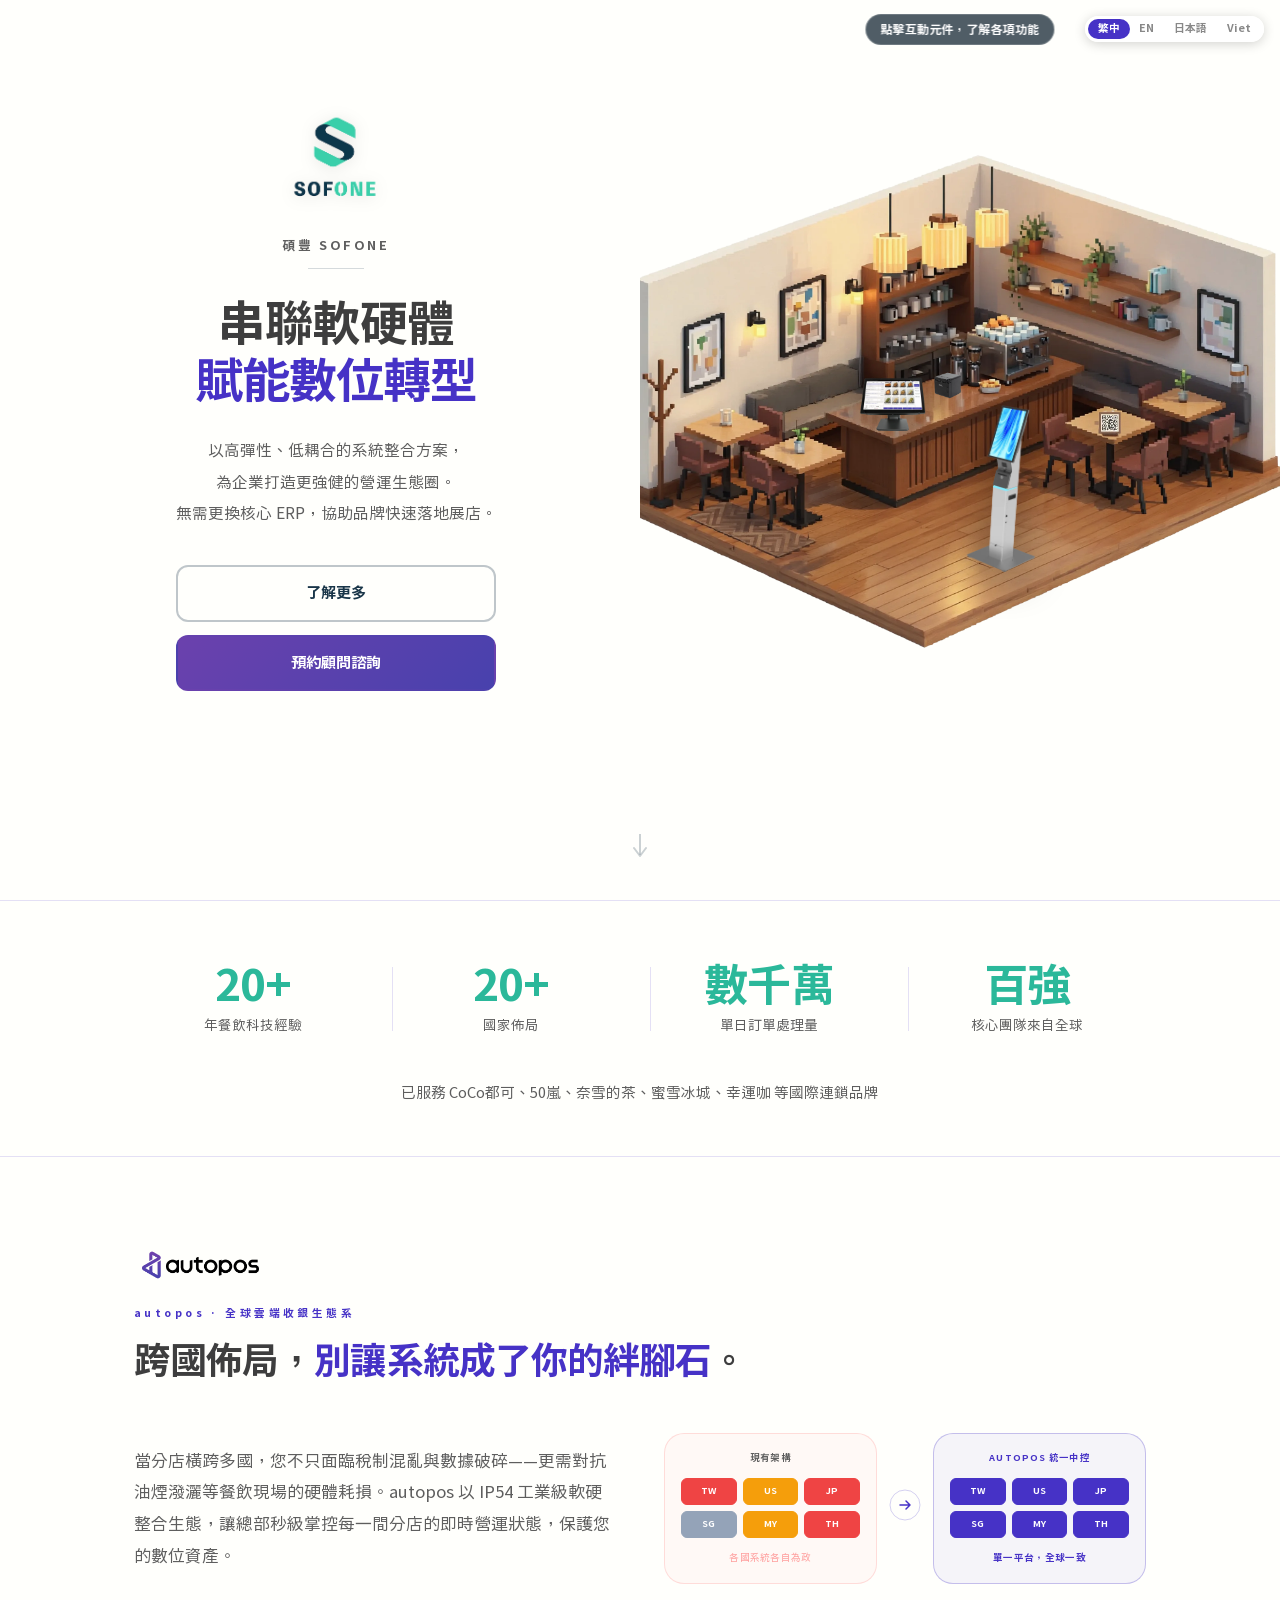
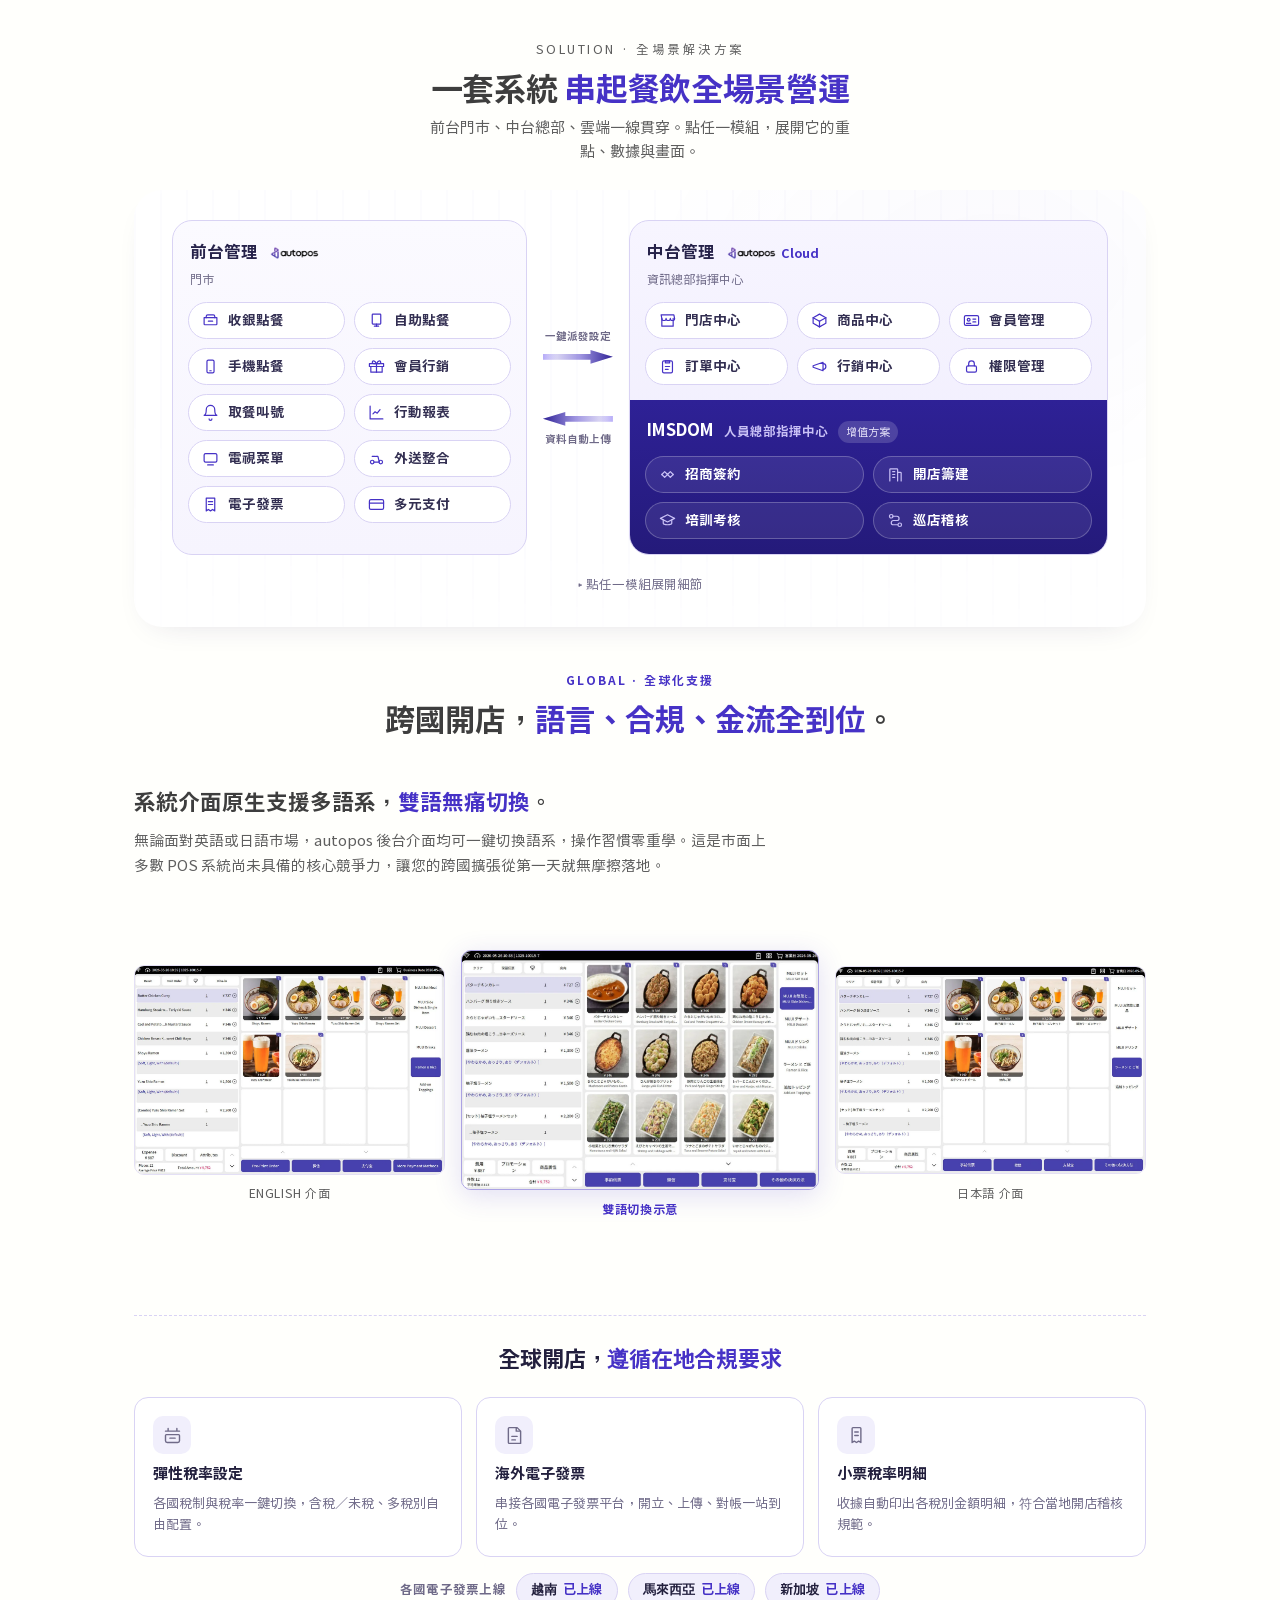
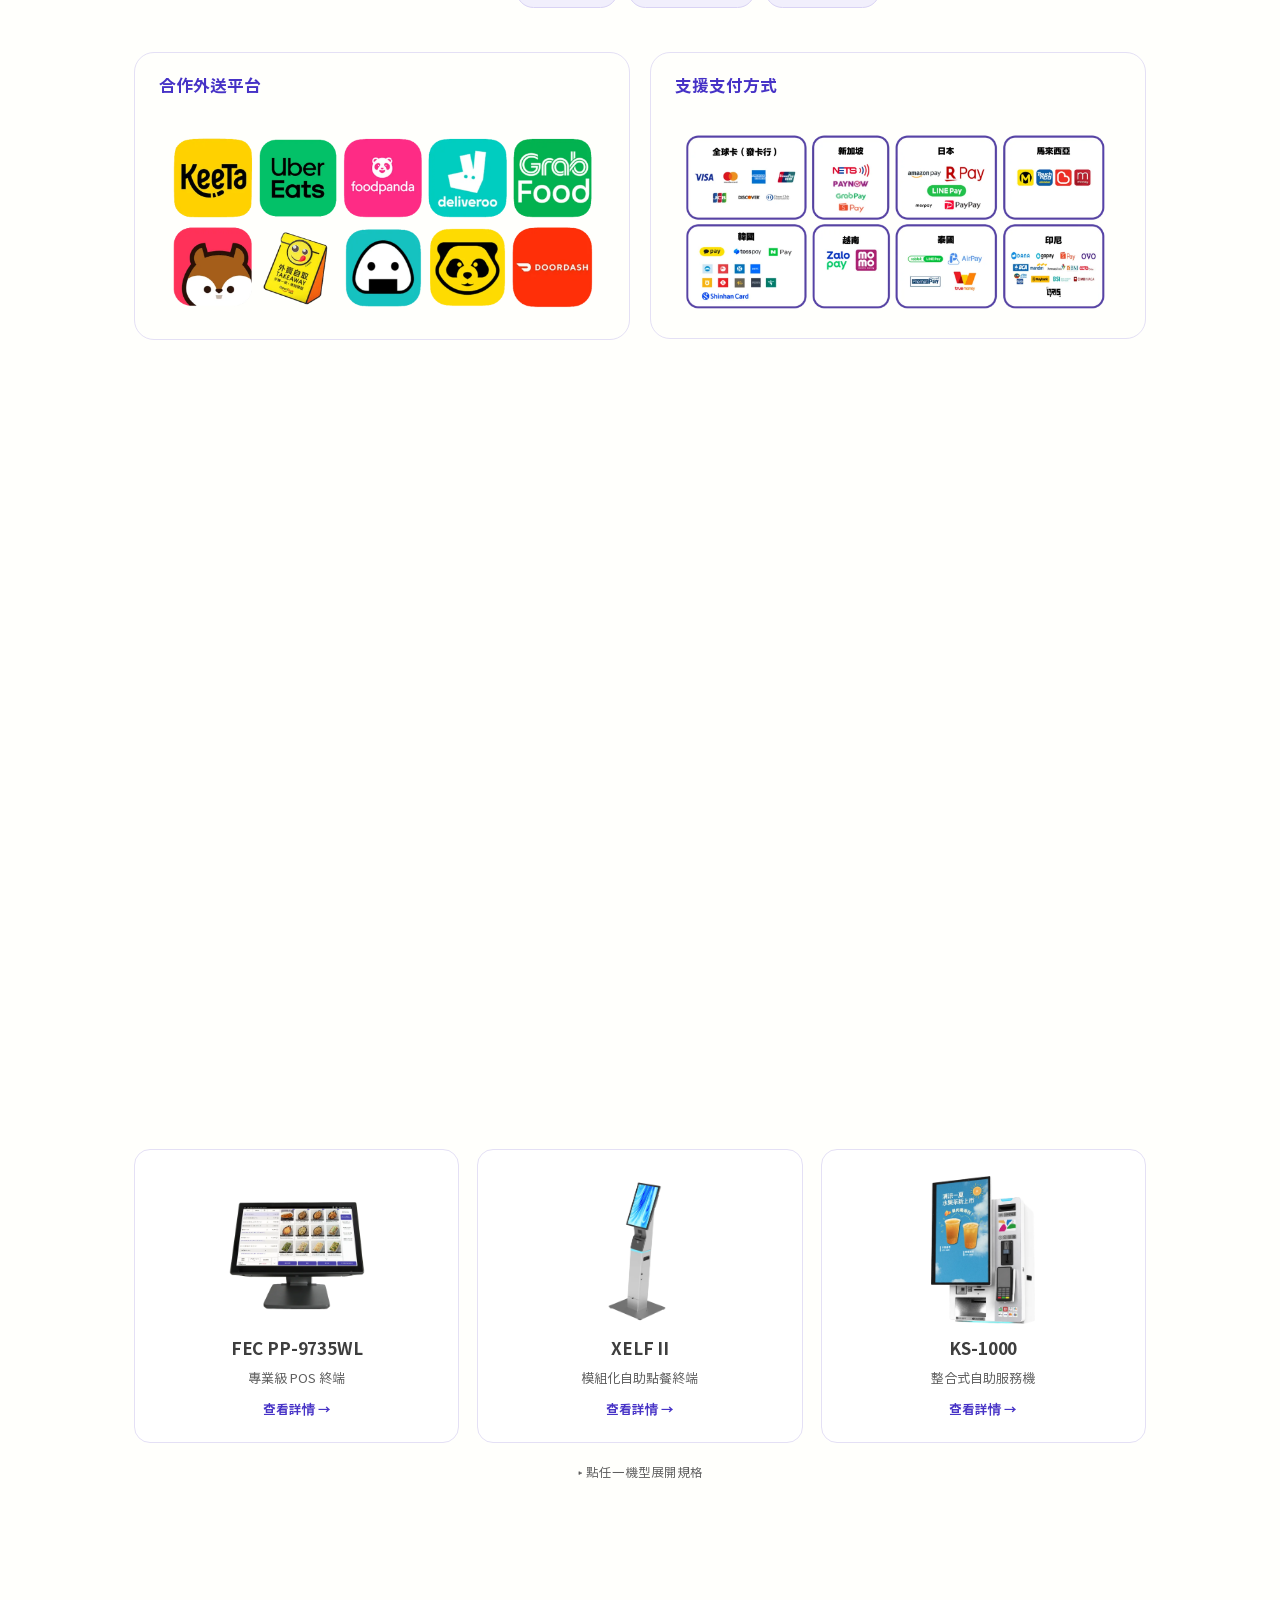
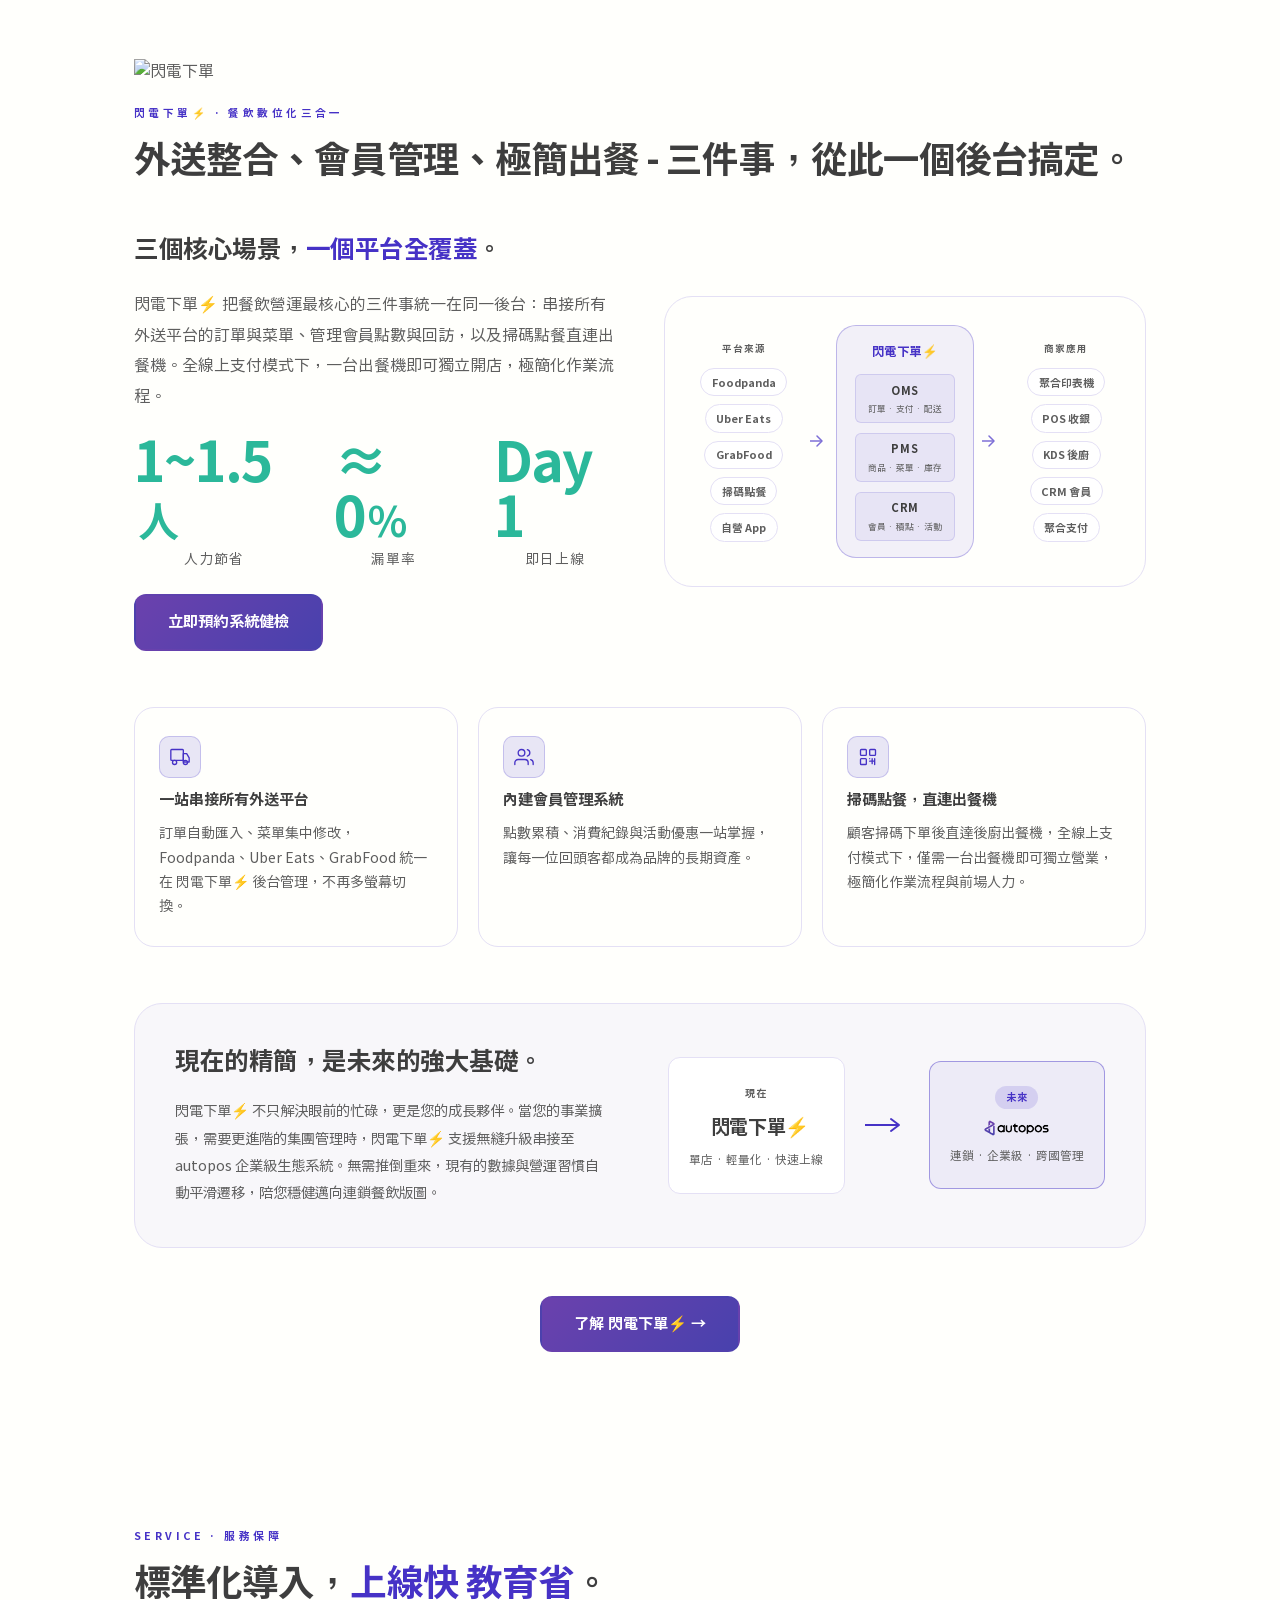
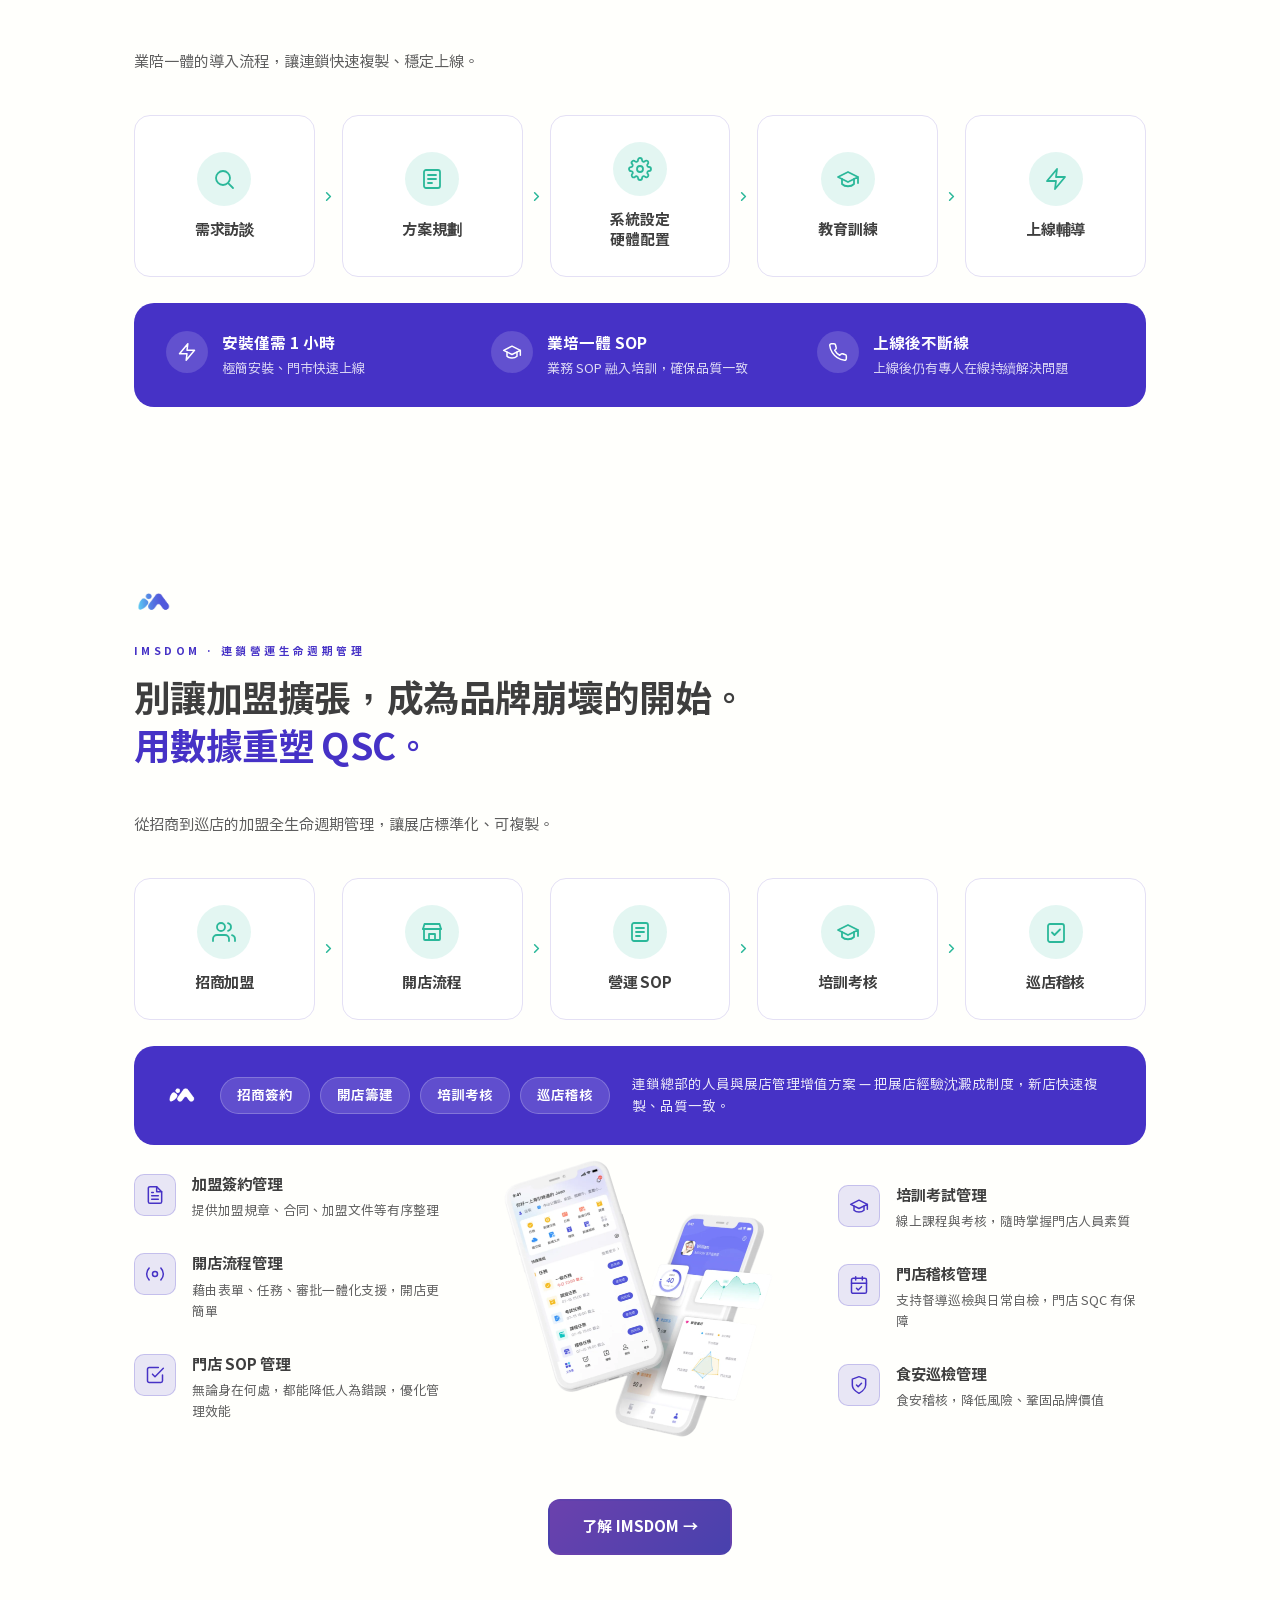
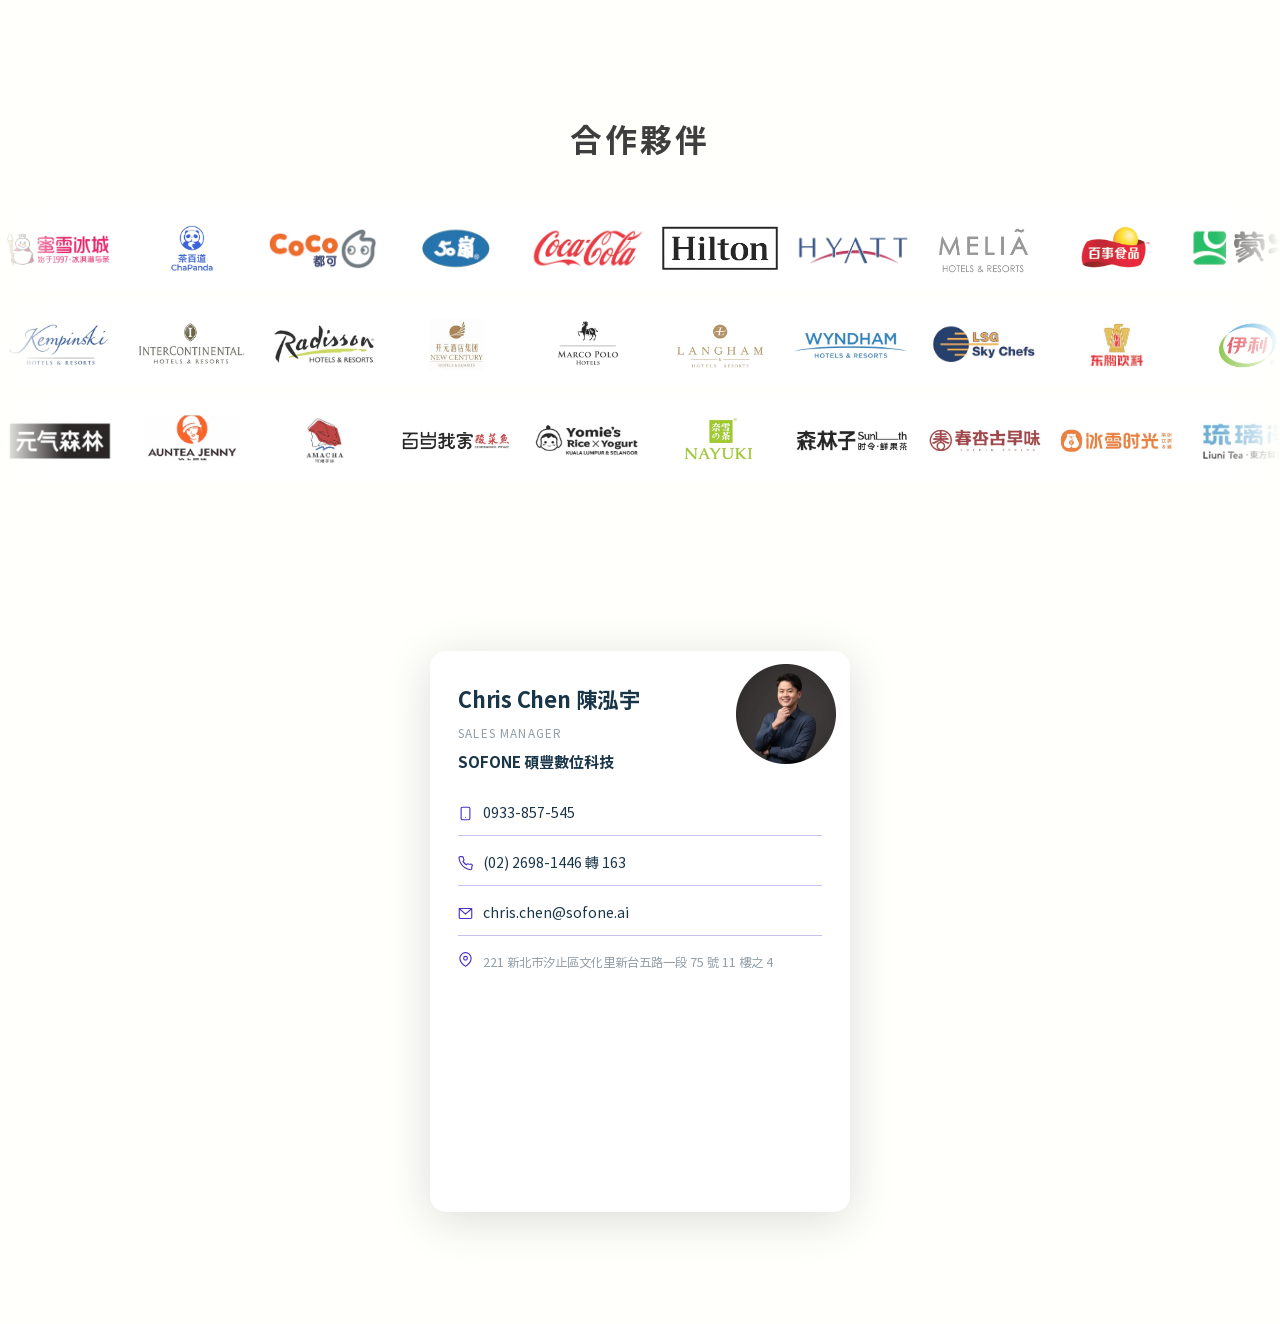
==== commit 2f743714: "i18n(zh-TW): replace autopos ONE keys with PP-9735WL specs" ====
--- a/index.html
+++ b/index.html
@@ -1118,12 +1118,10 @@
         'hardware.bridge': '從 autopos 軟體，到為現場而生的硬體。',
         'hardware.eyebrow': '硬體設備 · 軟硬整合一站交付',
         'hardware.h2': '為餐飲現場而生的<span class="hl">耐用終端</span>。',
-        'hw.lineup.one.d': '專業級 POS 終端', 'hw.lineup.xelf.d': '模組化自助點餐終端', 'hw.lineup.ks.d': '整合式自助服務機', 'hw.lineup.more': '查看詳情 →',
+        'hw.lineup.pp97.d': '專業級 POS 終端', 'hw.lineup.xelf.d': '模組化自助點餐終端', 'hw.lineup.ks.d': '整合式自助服務機', 'hw.lineup.more': '查看詳情 →',
         'hardware.cta': '報價諮詢',
         'hardware.mail.subject': '報價諮詢 — autopos 軟硬體一體化方案',
         'hardware.mail.body': '您好，\n\n我對 autopos 的軟硬體一體化配套方案很感興趣，希望進一步了解產品功能與報價資訊。\n\n公司／店名：\n聯絡人：\n聯絡電話：\n門市數量：\n需求說明：\n\n謝謝！',
-        'hardware.apone.name': 'autopos ONE 智慧收銀機',
-        'hardware.apone.tagline': '主流 x86 效能，餐飲現場耐用之選',
         'hardware.xelf.name': 'XELF II 自助點餐機（FEC）',
         'hardware.xelf.tagline': '模組化自助點餐，小店到大廳全對應',
         'xelf.eyebrow': 'XELF II · 自助點餐終端',
@@ -1139,17 +1137,13 @@
         'xelf.feat.4.desc': '精巧桌上型模組，空間有限也能優雅入店。',
         'xelf.feat.5.title': '彈性安裝',
         'xelf.feat.5.desc': '支援落地式、桌上式、壁掛式固定，輕鬆適配各種場合。',
-        'apone.spec.os.label': '作業系統', 'apone.spec.os.val': 'Windows 10 / 11',
-        'apone.spec.screen.label': '螢幕', 'apone.spec.screen.val': '15.6" 1920×1080',
-        'apone.spec.touch.label': '觸控', 'apone.spec.touch.val': '全平面多點觸控',
-        'apone.spec.cpu.label': '處理器', 'apone.spec.cpu.val': 'Intel N95',
-        'apone.spec.ram.label': '記憶體', 'apone.spec.ram.val': 'DDR4 8G（最大 16G）',
-        'apone.spec.storage.label': '儲存', 'apone.spec.storage.val': 'SSD M.2 128G（最大 1T）',
-        'apone.spec.net.label': '連網', 'apone.spec.net.val': '雙頻 WiFi・Gigabit・BT 5.0',
-        'apone.spec.io.label': 'I/O', 'apone.spec.io.val': 'HDMI・COM×2・USB×4・RJ45',
-        'apone.spec.temp.label': '工作溫度', 'apone.spec.temp.val': '−10~45°C',
-        'apone.spec.size.label': '尺寸', 'apone.spec.size.val': '363×321×191mm',
-        'apone.spec.disp2.label': '第二螢幕（選配）', 'apone.spec.disp2.val': '10" 1280×800 非觸控',
+        'pp97.spec.os.label': '作業系統', 'pp97.spec.os.val': 'Windows 11 IoT Enterprise',
+        'pp97.spec.screen.label': '螢幕', 'pp97.spec.screen.val': '15.6" 1920×1080 全平面電容觸控',
+        'pp97.spec.cpu.label': '處理器', 'pp97.spec.cpu.val': 'Intel Celeron J6412 2.6GHz',
+        'pp97.spec.ram.label': '記憶體', 'pp97.spec.ram.val': 'DDR4 8GB（最大 32GB）',
+        'pp97.spec.storage.label': '儲存', 'pp97.spec.storage.val': 'M.2 SSD 128GB',
+        'pp97.spec.net.label': '連網', 'pp97.spec.net.val': 'Gigabit LAN・WiFi 802.11ac・BT',
+        'pp97.spec.disp2.label': '第二螢幕（選配）', 'pp97.spec.disp2.val': 'XM-3010W 10.1"',
         'xelf.spec.screen.label': '螢幕', 'xelf.spec.screen.val': '15.6" / 22" 多點觸控',
         'xelf.spec.layout.label': '配置', 'xelf.spec.layout.val': '橫向・直向',
         'xelf.spec.integ.label': '整合', 'xelf.spec.integ.val': '掃碼＋出單＋金流模組',
@@ -1181,20 +1175,9 @@
         'ks.space.desc': '傳統做法多台設備橫向約 1,350mm；KS-1000 整合成單機，寬度約 310mm。線材更簡潔、安裝維護更省。',
         'ks.cta': '預約 Demo',
         'autopos.int.delivery': '合作外送平台', 'autopos.int.payment': '支援支付方式',
-        'apone.eyebrow': 'autopos ONE · 專業級 POS 終端',
-        'apone.h3': '旗艦工業設計，<span class="hl">與 autopos 雲端完美整合</span>。',
-        'apone.viewer.hint': '拖曳旋轉',
-        'apone.features.label': '每一處細節，都是工程師的堅持。',
-        'apone.feat.a1.title': '無段式角度調整',
-        'apone.feat.a1.desc': '螢幕最大仰角 45°，無段微調，適應每種收銀場景。',
-        'apone.feat.f1.title': '全接口底座',
-        'apone.feat.f1.desc': '底座整合所有連接埠，保持桌面整潔，快速部署。',
-        'apone.feat.f2.title': '精工電源鍵',
-        'apone.feat.f2.desc': '仿精品設計語言，單鍵操作，質感升級。',
-        'apone.feat.f3.title': '隱藏式喇叭',
-        'apone.feat.f3.desc': '音源內嵌螢幕支架，外觀精簡幹練不卡灰塵。',
-        'apone.feat.f4.title': '主動導流散熱',
-        'apone.feat.f4.desc': '主動式散熱設計，高溫環境不熱當。',
+        'pp97.eyebrow': 'FEC PP-9735WL · 專業級 POS 終端',
+        'pp97.h3': '無風扇工業設計，<span class="hl">15.6" 全平面觸控主機</span>。',
+        'pp97.viewer.hint': '拖曳旋轉檢視',
         'imsdom.eyebrow': 'IMSDOM · 連鎖營運生命週期管理',
         'service.eyebrow': 'SERVICE · 服務保障', 'service.h2': '標準化導入，<span class="hl">上線快 教育省</span>。', 'service.lede': '業陪一體的導入流程，讓連鎖快速複製、穩定上線。',
         'service.s1': '需求訪談', 'service.s2': '方案規劃', 'service.s3': '系統設定<br>硬體配置', 'service.s4': '教育訓練', 'service.s5': '上線輔導',
@@ -2109,25 +2092,8 @@
       });
     });
 
-    /* ── autopos ONE 360° Viewer ──────────────────────────── */
-    var AP_ONE_FRAME_CONFIG = [
-      { scale: 1.013, x:   0.7, y:   0.8 },  // 01
-      { scale: 0.997, x:  -2.5, y:  -1.6 },  // 02
-      { scale: 0.990, x:   1.4, y:  -6.5 },  // 03
-      { scale: 1.061, x:  -0.8, y:  -0.4 },  // 04
-      { scale: 1.107, x:  -4.0, y:  -1.1 },  // 05
-      { scale: 1.371, x:  -1.0, y:   4.5 },  // 06
-      { scale: 1.400, x:   0.7, y:  -4.9 },  // 07
-      { scale: 1.346, x:   7.4, y:  -0.8 },  // 08
-      { scale: 1.167, x:   0.4, y:  -6.8 },  // 09
-      { scale: 1.218, x:  -1.3, y:   1.7 },  // 10
-      { scale: 1.000, x:   0.3, y:  -2.7 },  // 11
-      { scale: 0.984, x:  -0.5, y:  -3.4 }   // 12
-    ];
-
     /* Drives every .ap-one-viewer-ring: drag the scrub bar (or swipe) to switch frames.
-       The calibrated per-frame transforms apply only to the 12-frame autopos ONE viewer;
-       other viewers (e.g. KS-1000, 3 frames) simply cross-fade. */
+       All viewers (PP-9735WL 5 frames, KS-1000 7 frames) simply cross-fade. */
     function initApOneViewer(ring) {
       var viewer      = ring.querySelector('.ap-one-viewer');
       var frames      = viewer.querySelectorAll('.ap-one-frame');
@@ -2135,14 +2101,6 @@
       var total       = frames.length;
       var current     = 0;
       var touchStartX = 0;
-
-      if (total === AP_ONE_FRAME_CONFIG.length) {
-        for (var i = 0; i < total; i++) {
-          var c = AP_ONE_FRAME_CONFIG[i];
-          frames[i].style.transformOrigin = 'center center';
-          frames[i].style.transform = 'translate(' + c.x + '%, ' + c.y + '%) scale(' + c.scale + ')';
-        }
-      }
 
       /* Load deferred frames on first interaction */
       var framesLoaded = false;
@@ -2190,7 +2148,7 @@
       var isTouch = window.matchMedia('(hover: none) and (pointer: coarse)').matches;
       if (isTouch) return;
       /* Desktop touch-screens: highlight card under finger — for EVERY feature row
-         (autopos ONE + XELF II), not just the first. */
+         (PP-9735WL + XELF II), not just the first. */
       document.querySelectorAll('.ap-one-feat-scroll').forEach(function (scroll) {
         var cards = scroll.querySelectorAll('.ap-one-feat-card');
         function setCardActive(el) {
@@ -2506,8 +2464,8 @@
   /* Hardware catalogue → dashboard-style info panel */
   (function(){
     var HW = {
-      apone: { img:'assets/demo/webp/autoposone_demo_01.webp', eyebrow:'apone.eyebrow', title:'apone.h3', titleHtml:true,
-        specs:[['apone.spec.os.label','apone.spec.os.val'],['apone.spec.screen.label','apone.spec.screen.val'],['apone.spec.cpu.label','apone.spec.cpu.val'],['apone.spec.touch.label','apone.spec.touch.val'],['apone.spec.storage.label','apone.spec.storage.val'],['apone.spec.net.label','apone.spec.net.val']],
+      pp97: { img:'assets/pp9735/pp9735-1.webp', eyebrow:'pp97.eyebrow', title:'pp97.h3', titleHtml:true,
+        specs:[['pp97.spec.os.label','pp97.spec.os.val'],['pp97.spec.screen.label','pp97.spec.screen.val'],['pp97.spec.cpu.label','pp97.spec.cpu.val'],['pp97.spec.ram.label','pp97.spec.ram.val'],['pp97.spec.storage.label','pp97.spec.storage.val'],['pp97.spec.net.label','pp97.spec.net.val'],['pp97.spec.disp2.label','pp97.spec.disp2.val']],
         cta:'hardware.cta', href:'mailto:chris.chen@sofone.ai', mail:true },
       xelf: { img:'assets/XELFII-10-1.webp', eyebrow:'xelf.eyebrow', title:'xelf.h3', titleHtml:true,
         specs:[['xelf.spec.screen.label','xelf.spec.screen.val'],['xelf.spec.layout.label','xelf.spec.layout.val'],['xelf.spec.integ.label','xelf.spec.integ.val'],['xelf.spec.body.label','xelf.spec.body.val'],['xelf.spec.form.label','xelf.spec.form.val'],['xelf.spec.cert.label','xelf.spec.cert.val']],
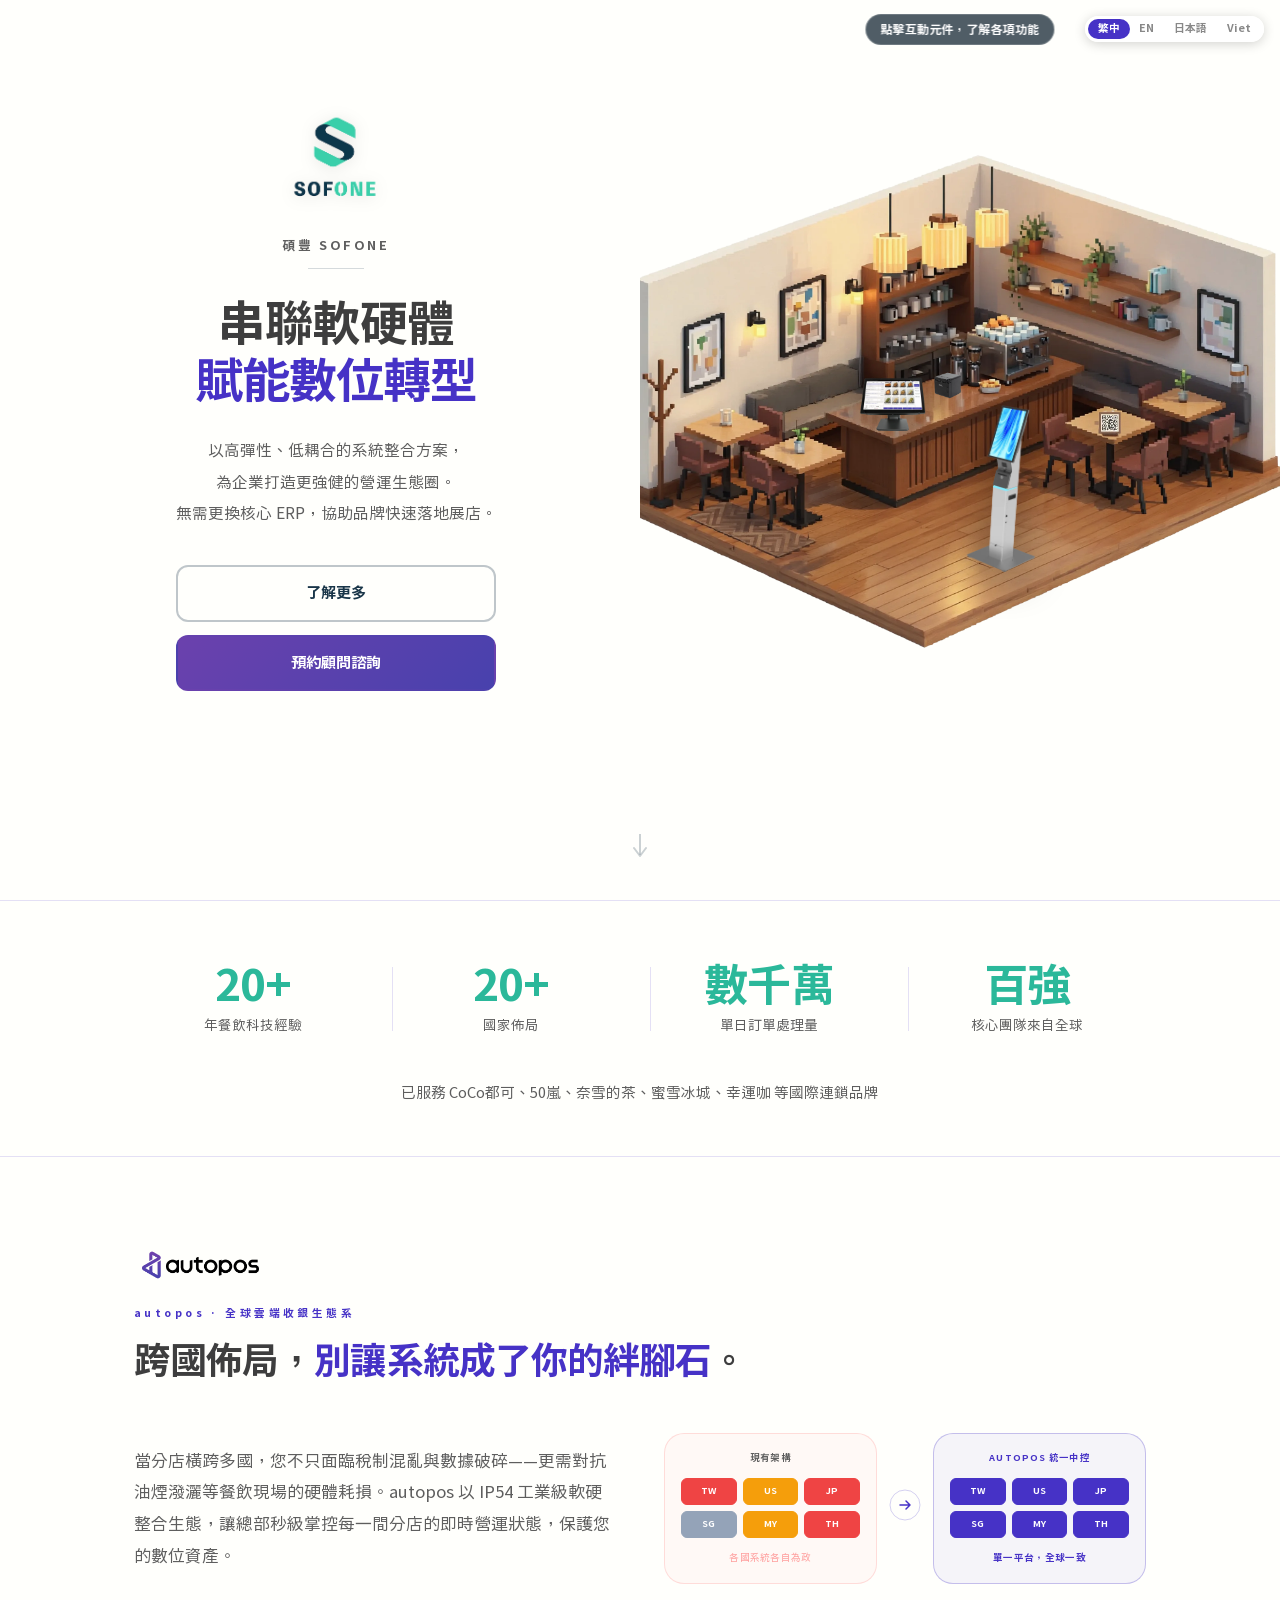
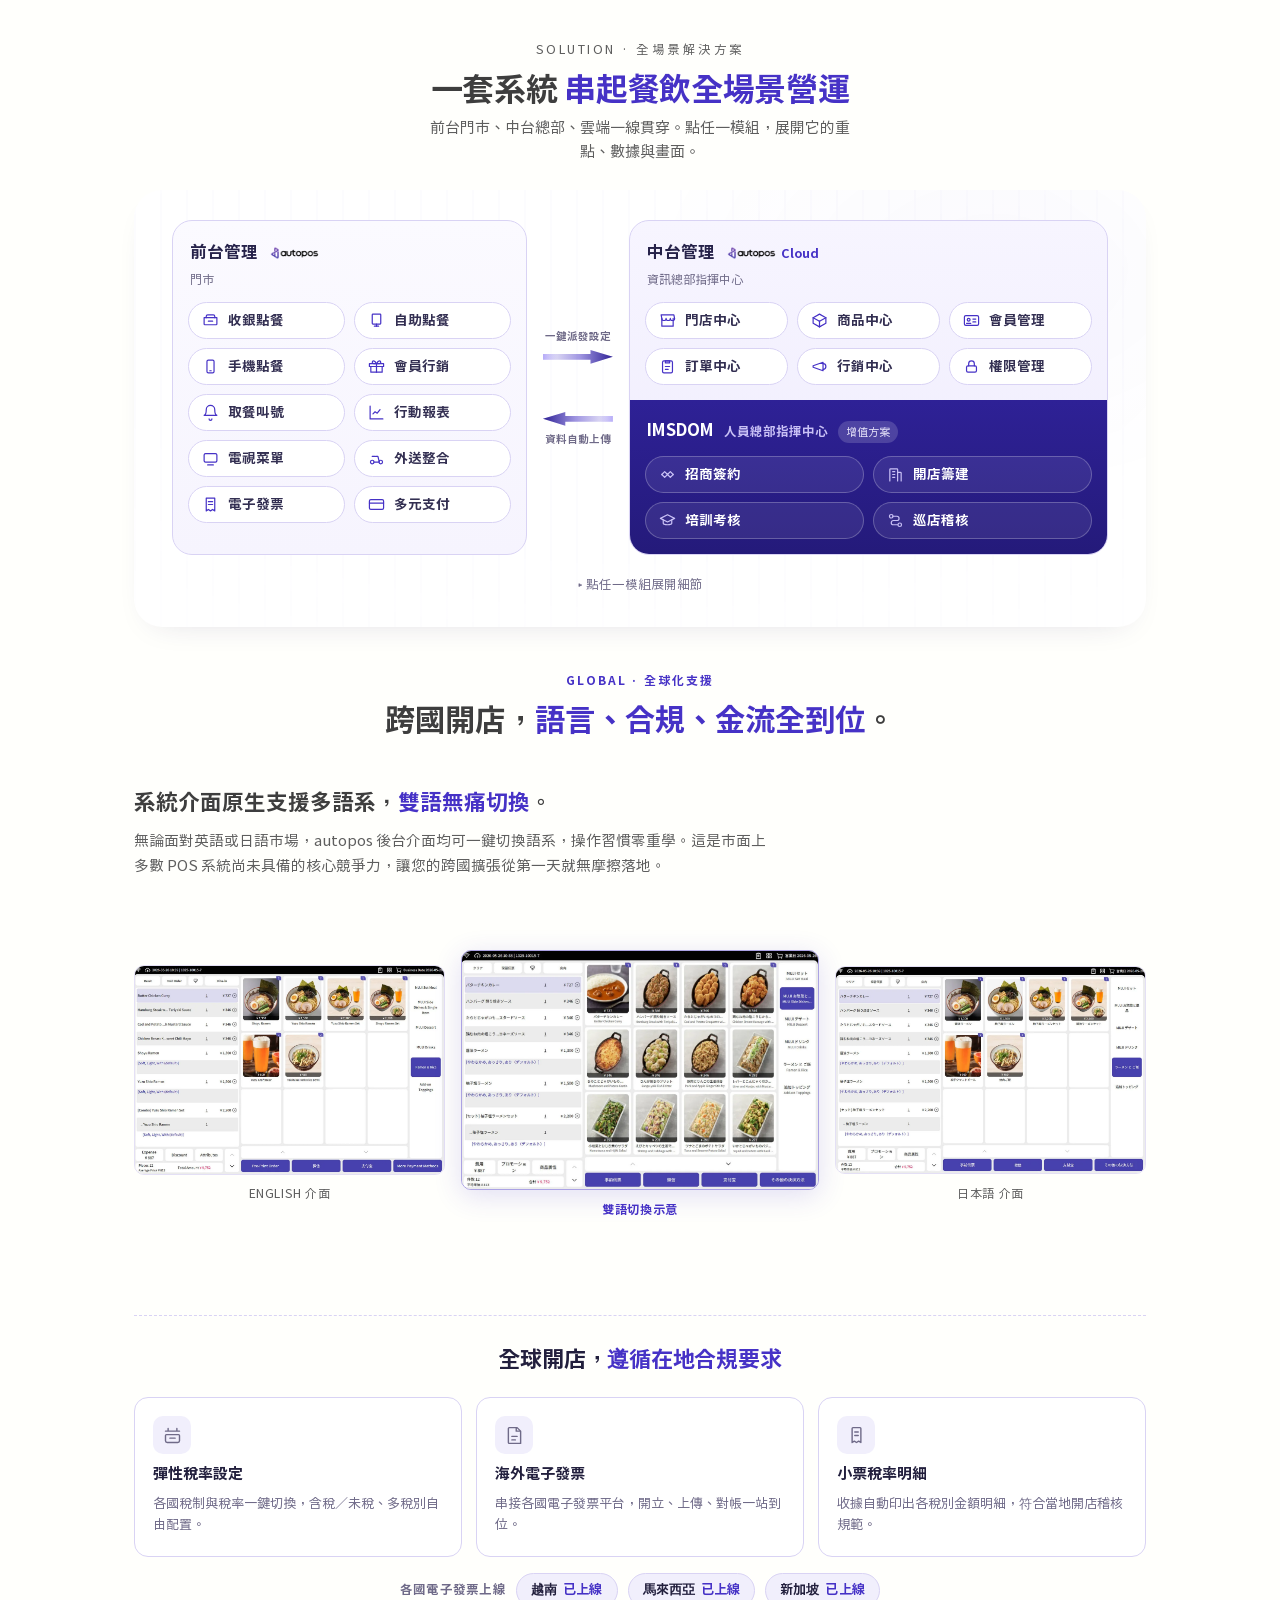
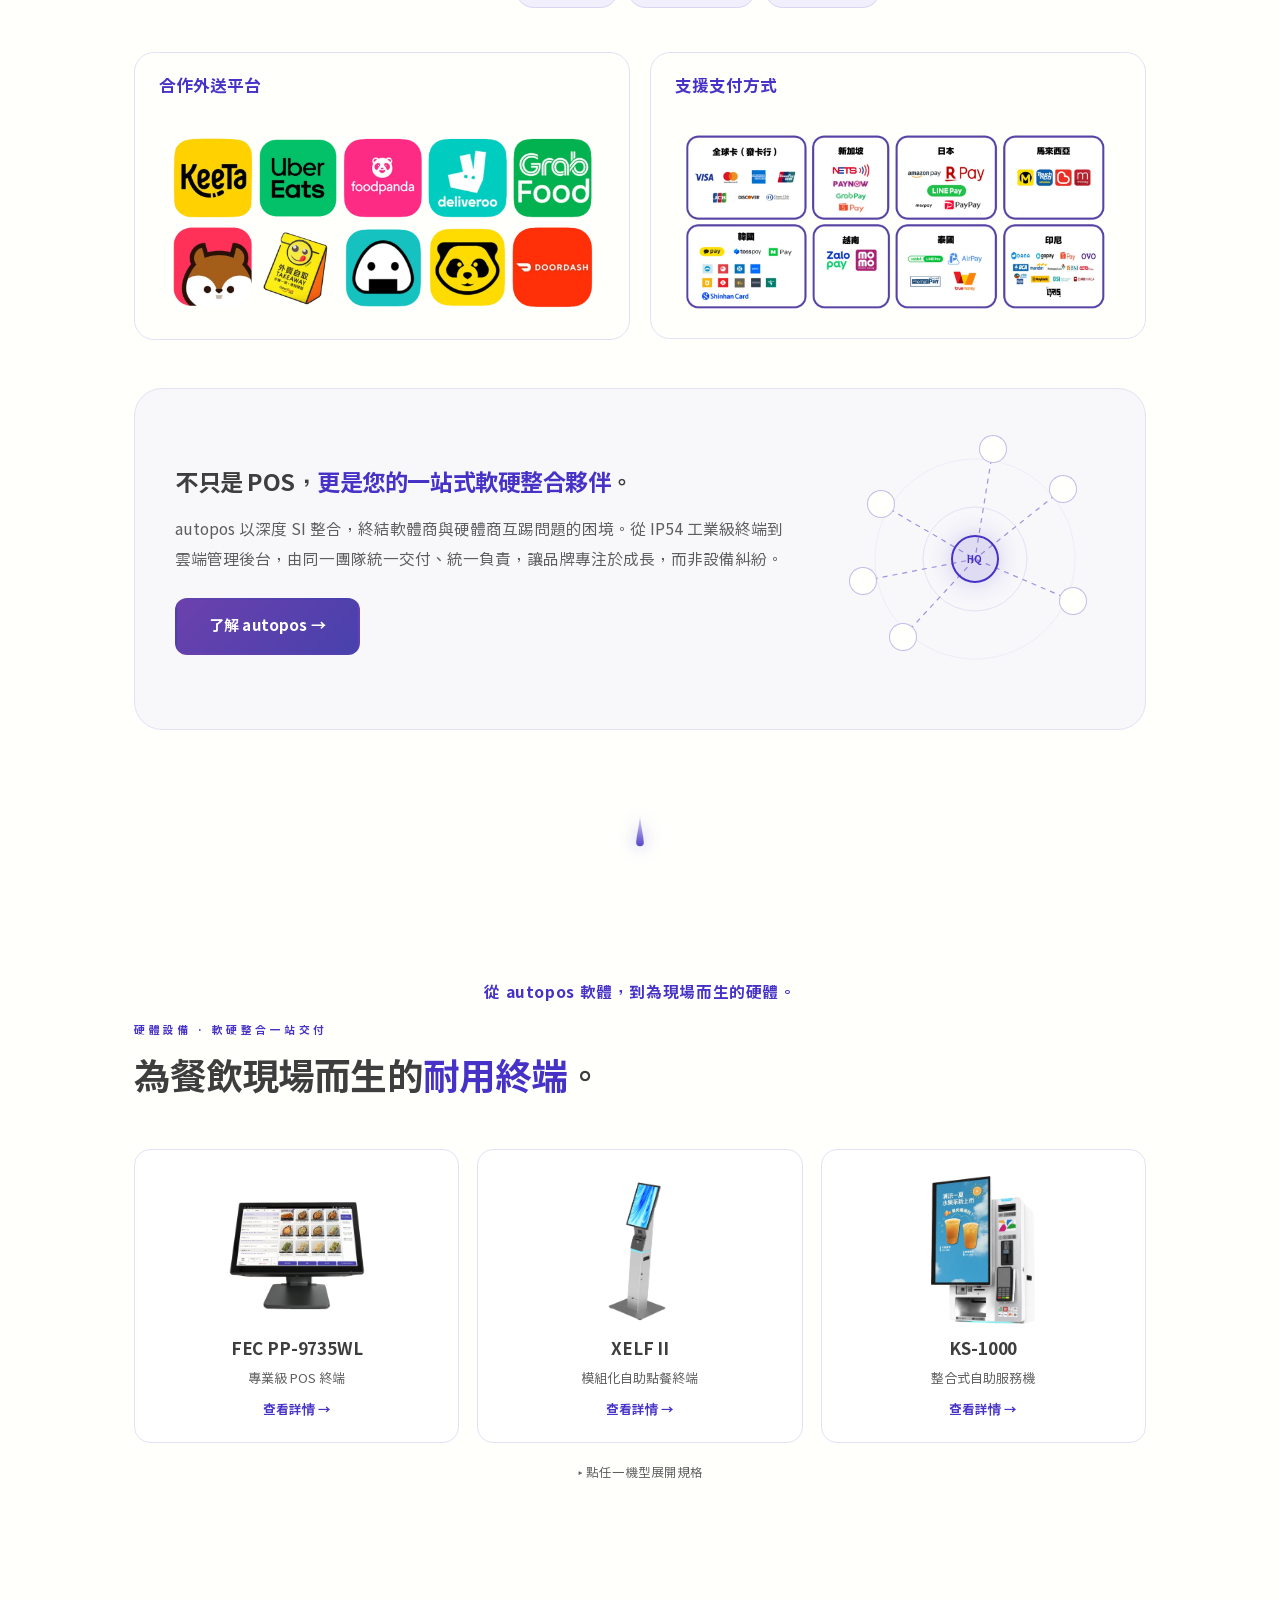
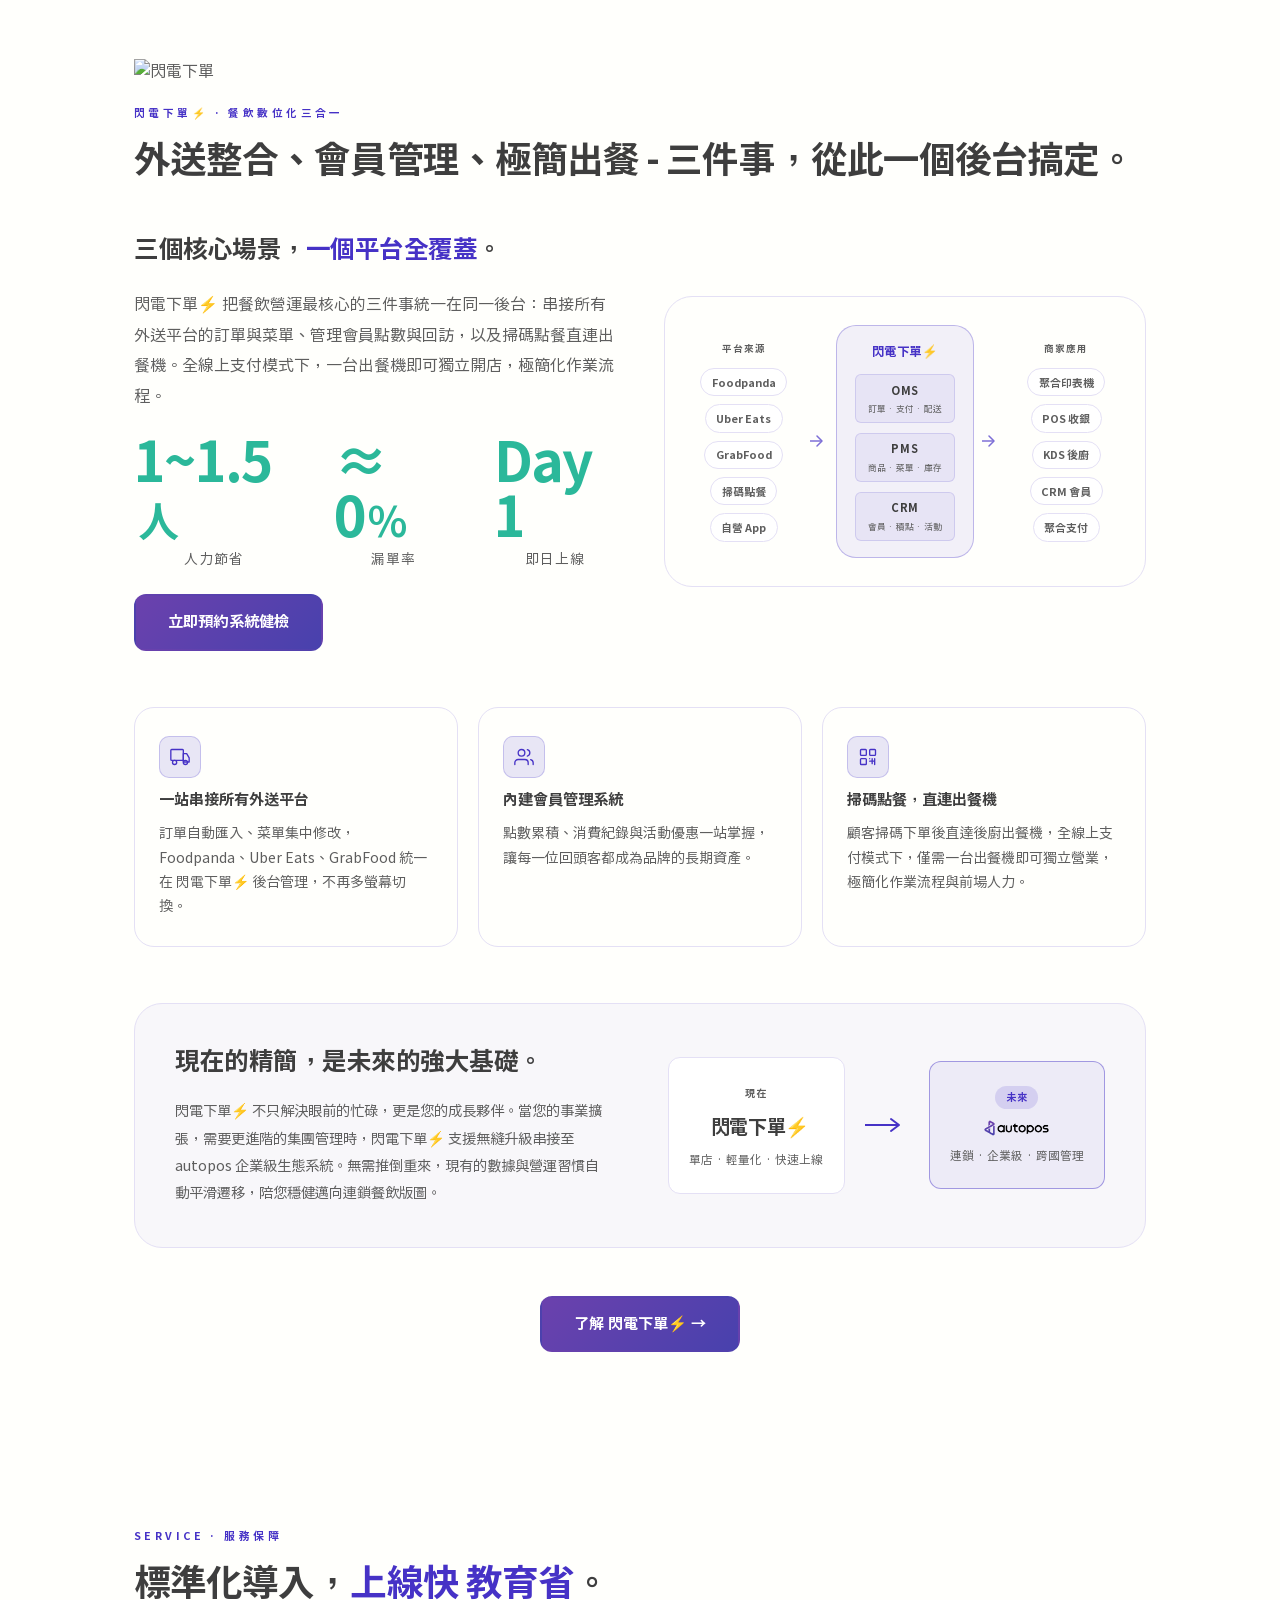
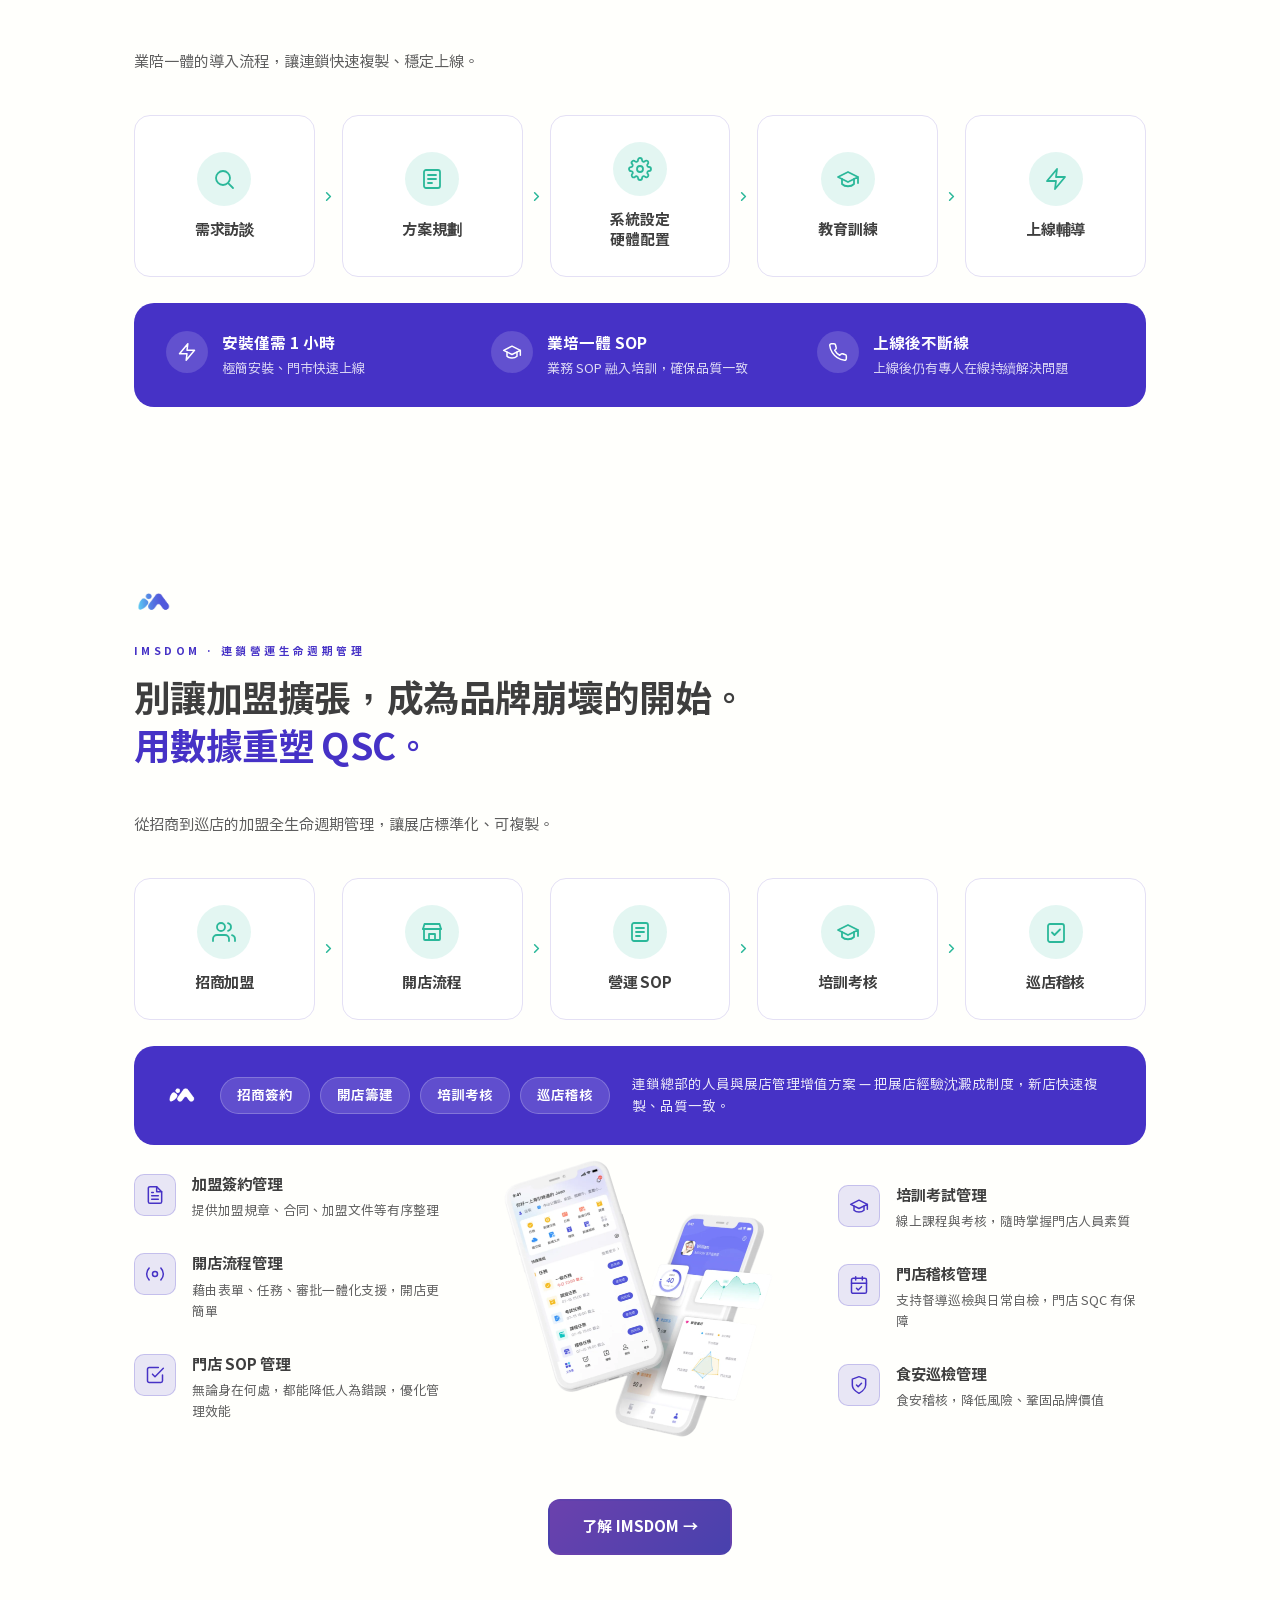
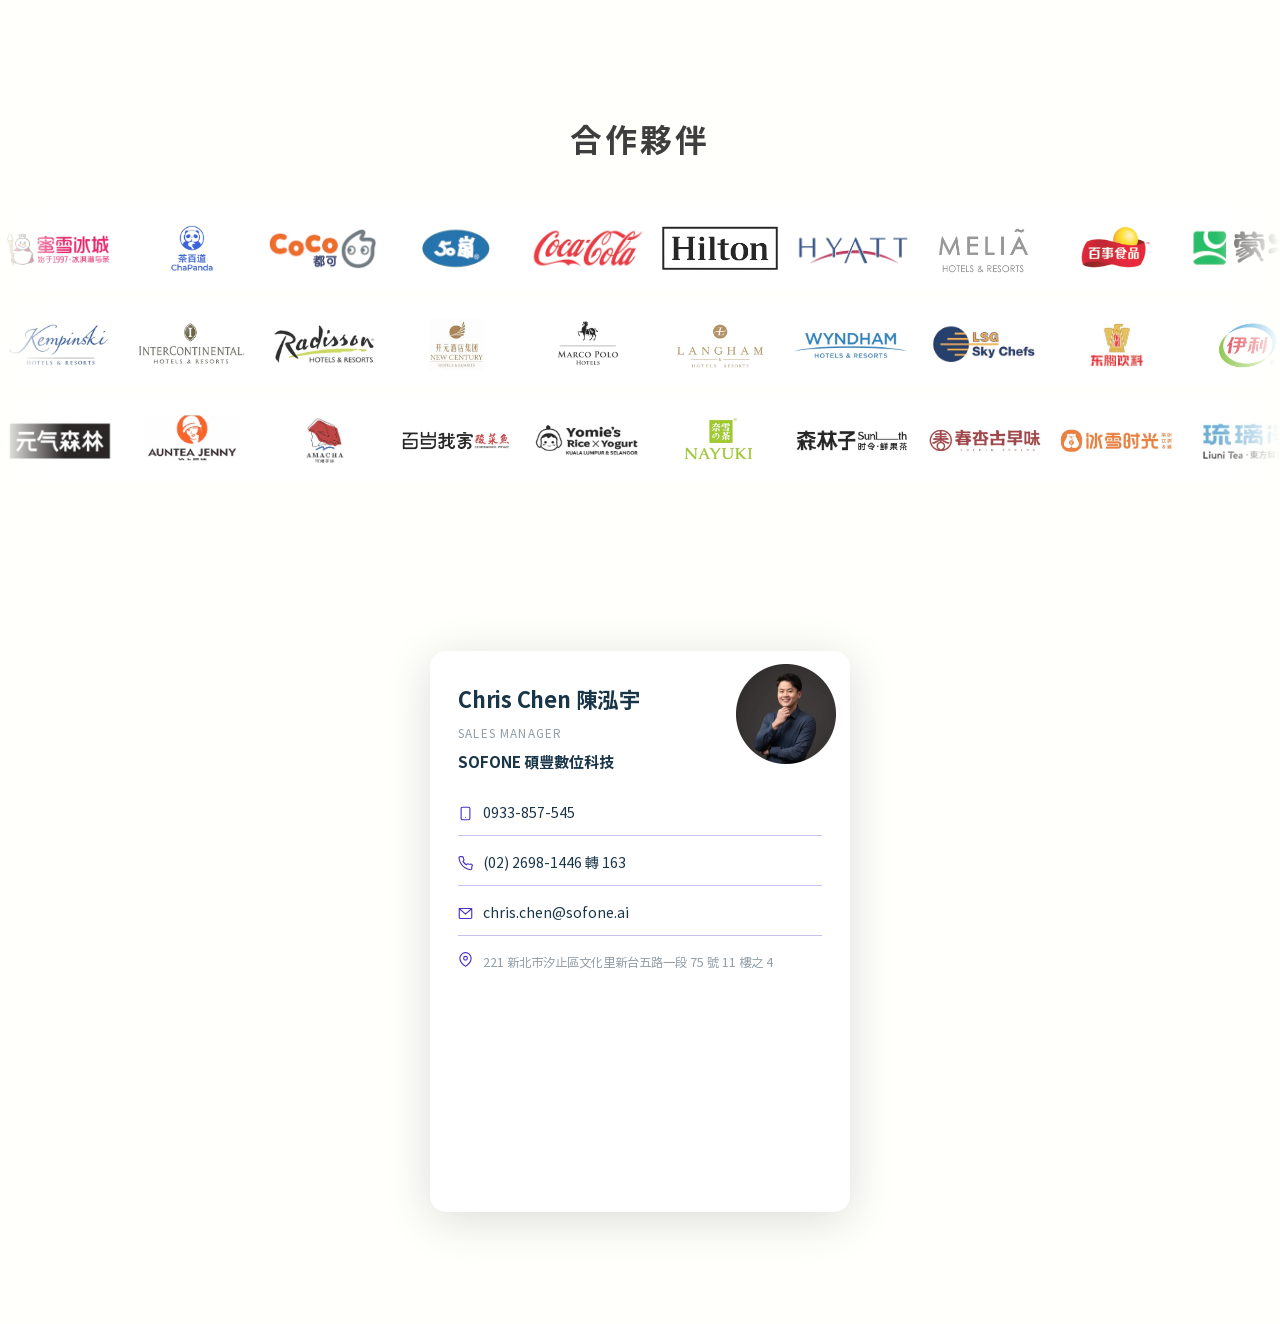
==== commit 4bc7fea8: "i18n(en/ja/vi): replace autopos ONE keys with PP-9735WL specs" ====
--- a/index.html
+++ b/index.html
@@ -1325,12 +1325,10 @@
         'hardware.bridge': 'From autopos software — to hardware built for the floor.',
         'hardware.eyebrow': 'Hardware · One-stop software + hardware delivery',
         'hardware.h2': '<span class="hl">Durable terminals</span> built for the F&B front line.',
-        'hw.lineup.one.d': 'Pro-grade POS terminal', 'hw.lineup.xelf.d': 'Modular self-order terminal', 'hw.lineup.ks.d': 'All-in-one self-service kiosk', 'hw.lineup.more': 'View details →',
+        'hw.lineup.pp97.d': 'Pro-grade POS terminal', 'hw.lineup.xelf.d': 'Modular self-order terminal', 'hw.lineup.ks.d': 'All-in-one self-service kiosk', 'hw.lineup.more': 'View details →',
         'hardware.cta': 'Request a quote',
         'hardware.mail.subject': 'Quote request — autopos integrated hardware + software',
         'hardware.mail.body': 'Hello,\n\nI\'m interested in autopos\'s integrated hardware + software solution and would like more information on features and pricing.\n\nCompany / Store:\nContact name:\nPhone:\nNumber of locations:\nRequirements:\n\nThank you!',
-        'hardware.apone.name': 'autopos ONE Smart POS',
-        'hardware.apone.tagline': 'Mainstream x86 power, built to last on the floor',
         'hardware.xelf.name': 'XELF II Self-Order Kiosk (FEC)',
         'hardware.xelf.tagline': 'Modular self-ordering — from small shops to large halls',
         'xelf.eyebrow': 'XELF II · Self-Order Terminal',
@@ -1346,17 +1344,13 @@
         'xelf.feat.4.desc': 'A compact countertop module that fits elegantly even where space is tight.',
         'xelf.feat.5.title': 'Flexible mounting',
         'xelf.feat.5.desc': 'Floor-standing, countertop or wall-mounted to suit any setting.',
-        'apone.spec.os.label': 'Operating System', 'apone.spec.os.val': 'Windows 10 / 11',
-        'apone.spec.screen.label': 'Display', 'apone.spec.screen.val': '15.6" 1920×1080',
-        'apone.spec.touch.label': 'Touch', 'apone.spec.touch.val': 'Flat multi-touch',
-        'apone.spec.cpu.label': 'Processor', 'apone.spec.cpu.val': 'Intel N95',
-        'apone.spec.ram.label': 'Memory', 'apone.spec.ram.val': 'DDR4 8G (max 16G)',
-        'apone.spec.storage.label': 'Storage', 'apone.spec.storage.val': 'SSD M.2 128G (max 1T)',
-        'apone.spec.net.label': 'Connectivity', 'apone.spec.net.val': 'Dual-band WiFi · Gigabit · BT 5.0',
-        'apone.spec.io.label': 'I/O', 'apone.spec.io.val': 'HDMI · COM×2 · USB×4 · RJ45',
-        'apone.spec.temp.label': 'Operating Temp', 'apone.spec.temp.val': '−10~45°C',
-        'apone.spec.size.label': 'Dimensions', 'apone.spec.size.val': '363×321×191mm',
-        'apone.spec.disp2.label': 'Second display (opt.)', 'apone.spec.disp2.val': '10" 1280×800 non-touch',
+        'pp97.spec.os.label': 'Operating System', 'pp97.spec.os.val': 'Windows 11 IoT Enterprise',
+        'pp97.spec.screen.label': 'Display', 'pp97.spec.screen.val': '15.6" 1920×1080 True-Flat PCAP touch',
+        'pp97.spec.cpu.label': 'Processor', 'pp97.spec.cpu.val': 'Intel Celeron J6412 2.6GHz',
+        'pp97.spec.ram.label': 'Memory', 'pp97.spec.ram.val': 'DDR4 8GB (max 32GB)',
+        'pp97.spec.storage.label': 'Storage', 'pp97.spec.storage.val': 'M.2 SSD 128GB',
+        'pp97.spec.net.label': 'Connectivity', 'pp97.spec.net.val': 'Gigabit LAN · WiFi 802.11ac · BT',
+        'pp97.spec.disp2.label': 'Second display (opt.)', 'pp97.spec.disp2.val': 'XM-3010W 10.1"',
         'xelf.spec.screen.label': 'Display', 'xelf.spec.screen.val': '15.6" / 22" multi-touch',
         'xelf.spec.layout.label': 'Layout', 'xelf.spec.layout.val': 'Landscape · Portrait',
         'xelf.spec.integ.label': 'Integrated', 'xelf.spec.integ.val': 'Scan + print + payment module',
@@ -1388,20 +1382,9 @@
         'ks.space.desc': 'A traditional multi-device setup spans ~1,350mm wide; KS-1000 integrates into a single unit just ~310mm wide — simpler cabling, easier install and maintenance.',
         'ks.cta': 'Book a Demo',
         'autopos.int.delivery': 'Delivery Partners', 'autopos.int.payment': 'Supported Payment Methods',
-        'apone.eyebrow': 'autopos ONE · Professional POS Terminal',
-        'apone.h3': 'Flagship industrial design, <span class="hl">seamlessly integrated with autopos Cloud.</span>',
-        'apone.viewer.hint': 'Drag to rotate',
-        'apone.features.label': 'Every detail, engineered with purpose.',
-        'apone.feat.a1.title': 'Stepless Angle Adjustment',
-        'apone.feat.a1.desc': 'Up to 45° tilt with stepless adjustment — fits every checkout setup.',
-        'apone.feat.f1.title': 'All-Port Base',
-        'apone.feat.f1.desc': 'All ports consolidated at the base — clean desk, fast deployment.',
-        'apone.feat.f2.title': 'Precision Power Button',
-        'apone.feat.f2.desc': 'Boutique-grade design language. One button, elevated feel.',
-        'apone.feat.f3.title': 'Hidden Speaker',
-        'apone.feat.f3.desc': 'Speaker integrated into the screen stand — clean lines, no dust traps.',
-        'apone.feat.f4.title': 'Active Airflow Cooling',
-        'apone.feat.f4.desc': 'Active thermal design keeps the unit cool even in high-temperature environments.',
+        'pp97.eyebrow': 'FEC PP-9735WL · Professional POS Terminal',
+        'pp97.h3': 'Fanless industrial design, <span class="hl">15.6" True-Flat touch terminal.</span>',
+        'pp97.viewer.hint': 'Drag to rotate',
         'imsdom.eyebrow': 'IMSDOM · Chain Operations Lifecycle Management',
         'service.eyebrow': 'SERVICE · Service Assurance', 'service.h2': 'Standardized rollout — <span class="hl">fast launch, less training</span>.', 'service.lede': 'A hands-on onboarding process that lets chains replicate fast and go live reliably.',
         'service.s1': 'Needs Interview', 'service.s2': 'Solution Planning', 'service.s3': 'Setup &<br>Hardware', 'service.s4': 'Training', 'service.s5': 'Go-live Support',
@@ -1549,12 +1532,10 @@
         'hardware.bridge': 'autopos のソフトウェアから、現場のために生まれたハードウェアへ。',
         'hardware.eyebrow': 'ハードウェア · ソフト＆ハード一括導入',
         'hardware.h2': '飲食の現場のために作られた、<span class="hl">堅牢な端末。</span>',
-        'hw.lineup.one.d': 'プロ仕様 POS 端末', 'hw.lineup.xelf.d': 'モジュール式セルフ注文端末', 'hw.lineup.ks.d': 'オールインワン セルフ端末', 'hw.lineup.more': '詳細を見る →',
+        'hw.lineup.pp97.d': 'プロ仕様 POS 端末', 'hw.lineup.xelf.d': 'モジュール式セルフ注文端末', 'hw.lineup.ks.d': 'オールインワン セルフ端末', 'hw.lineup.more': '詳細を見る →',
         'hardware.cta': '見積もり依頼',
         'hardware.mail.subject': '見積もり依頼 — autopos ソフト＆ハード統合ソリューション',
         'hardware.mail.body': 'ご担当者様\n\nautopos のソフト＆ハード統合ソリューションに興味があり、製品の機能とお見積もりについて詳しく知りたいです。\n\n会社／店舗名：\nご担当者：\n電話番号：\n店舗数：\nご要望：\n\nよろしくお願いいたします。',
-        'hardware.apone.name': 'autopos ONE スマートPOS',
-        'hardware.apone.tagline': '主流 x86 性能、現場で長く使える一台',
         'hardware.xelf.name': 'XELF II セルフオーダー端末（FEC）',
         'hardware.xelf.tagline': 'モジュール式セルフオーダー、小店から大ホールまで',
         'xelf.eyebrow': 'XELF II · セルフオーダー端末',
@@ -1570,17 +1551,13 @@
         'xelf.feat.4.desc': '省スペースでも上質に設置できる、コンパクトな卓上モジュール。',
         'xelf.feat.5.title': '柔軟な設置',
         'xelf.feat.5.desc': '据置・卓上・壁掛けに対応し、あらゆる場所に手軽にフィット。',
-        'apone.spec.os.label': 'OS', 'apone.spec.os.val': 'Windows 10 / 11',
-        'apone.spec.screen.label': 'ディスプレイ', 'apone.spec.screen.val': '15.6" 1920×1080',
-        'apone.spec.touch.label': 'タッチ', 'apone.spec.touch.val': '全面マルチタッチ',
-        'apone.spec.cpu.label': 'プロセッサー', 'apone.spec.cpu.val': 'Intel N95',
-        'apone.spec.ram.label': 'メモリ', 'apone.spec.ram.val': 'DDR4 8G（最大 16G）',
-        'apone.spec.storage.label': 'ストレージ', 'apone.spec.storage.val': 'SSD M.2 128G（最大 1T）',
-        'apone.spec.net.label': '通信', 'apone.spec.net.val': 'デュアルバンドWiFi・Gigabit・BT 5.0',
-        'apone.spec.io.label': 'I/O', 'apone.spec.io.val': 'HDMI・COM×2・USB×4・RJ45',
-        'apone.spec.temp.label': '動作温度', 'apone.spec.temp.val': '−10~45°C',
-        'apone.spec.size.label': '寸法', 'apone.spec.size.val': '363×321×191mm',
-        'apone.spec.disp2.label': 'セカンド画面（オプション）', 'apone.spec.disp2.val': '10" 1280×800 非タッチ',
+        'pp97.spec.os.label': 'OS', 'pp97.spec.os.val': 'Windows 11 IoT Enterprise',
+        'pp97.spec.screen.label': 'ディスプレイ', 'pp97.spec.screen.val': '15.6" 1920×1080 フルフラット静電容量タッチ',
+        'pp97.spec.cpu.label': 'プロセッサー', 'pp97.spec.cpu.val': 'Intel Celeron J6412 2.6GHz',
+        'pp97.spec.ram.label': 'メモリ', 'pp97.spec.ram.val': 'DDR4 8GB（最大 32GB）',
+        'pp97.spec.storage.label': 'ストレージ', 'pp97.spec.storage.val': 'M.2 SSD 128GB',
+        'pp97.spec.net.label': '通信', 'pp97.spec.net.val': 'Gigabit LAN・WiFi 802.11ac・BT',
+        'pp97.spec.disp2.label': 'セカンド画面（オプション）', 'pp97.spec.disp2.val': 'XM-3010W 10.1"',
         'xelf.spec.screen.label': 'ディスプレイ', 'xelf.spec.screen.val': '15.6" / 22" マルチタッチ',
         'xelf.spec.layout.label': '設置', 'xelf.spec.layout.val': '横・縦',
         'xelf.spec.integ.label': '統合', 'xelf.spec.integ.val': 'スキャン＋印刷＋決済モジュール',
@@ -1612,20 +1589,9 @@
         'ks.space.desc': '従来の複数台構成は横幅約1,350mm。KS-1000は単一機に統合し幅約310mm。配線もすっきり、設置・保守も省力。',
         'ks.cta': 'デモを予約',
         'autopos.int.delivery': '提携デリバリープラットフォーム', 'autopos.int.payment': '対応決済方法',
-        'apone.eyebrow': 'autopos ONE · プロ仕様 POS 端末',
-        'apone.h3': 'フラッグシップの工業デザイン、<span class="hl">autopos クラウドと完全統合。</span>',
-        'apone.viewer.hint': 'ドラッグで回転',
-        'apone.features.label': 'すべての細部に、エンジニアのこだわりが宿る。',
-        'apone.feat.a1.title': '無段階角度調整',
-        'apone.feat.a1.desc': '最大45°の無段階チルト。あらゆるレジ環境に対応。',
-        'apone.feat.f1.title': '全ポートベース',
-        'apone.feat.f1.desc': 'すべての接続ポートをベースに統合。デスクをすっきり保ちます。',
-        'apone.feat.f2.title': '精密電源ボタン',
-        'apone.feat.f2.desc': 'プレミアムデザイン言語。ワンボタン操作で質感向上。',
-        'apone.feat.f3.title': '隠しスピーカー',
-        'apone.feat.f3.desc': 'スクリーンスタンドに内蔵。すっきりした外観でホコリも溜まらない。',
-        'apone.feat.f4.title': 'アクティブ冷却',
-        'apone.feat.f4.desc': 'アクティブ放熱設計により、高温環境でも熱暴走を防ぐ。',
+        'pp97.eyebrow': 'FEC PP-9735WL · プロ仕様 POS 端末',
+        'pp97.h3': 'ファンレス工業デザイン、<span class="hl">15.6インチ フルフラットタッチ端末。</span>',
+        'pp97.viewer.hint': 'ドラッグで回転',
         'imsdom.eyebrow': 'IMSDOM · チェーン運営ライフサイクル管理',
         'service.eyebrow': 'SERVICE · サービス保証', 'service.h2': '標準化導入で、<span class="hl">早期稼働・教育コスト削減</span>。', 'service.lede': '伴走型の導入プロセスで、チェーンの高速展開と安定稼働を実現。',
         'service.s1': 'ヒアリング', 'service.s2': 'プラン設計', 'service.s3': '設定・<br>ハード構成', 'service.s4': '教育研修', 'service.s5': '稼働サポート',
@@ -1773,12 +1739,10 @@
         'hardware.bridge': 'Từ phần mềm autopos — đến phần cứng sinh ra cho hiện trường.',
         'hardware.eyebrow': 'Phần cứng · Trọn gói phần mềm & phần cứng',
         'hardware.h2': '<span class="hl">Thiết bị bền bỉ,</span> sinh ra cho tuyến đầu ngành F&B.',
-        'hw.lineup.one.d': 'Máy POS chuyên nghiệp', 'hw.lineup.xelf.d': 'Kiosk tự đặt món dạng mô-đun', 'hw.lineup.ks.d': 'Kiosk tự phục vụ tích hợp', 'hw.lineup.more': 'Xem chi tiết →',
+        'hw.lineup.pp97.d': 'Máy POS chuyên nghiệp', 'hw.lineup.xelf.d': 'Kiosk tự đặt món dạng mô-đun', 'hw.lineup.ks.d': 'Kiosk tự phục vụ tích hợp', 'hw.lineup.more': 'Xem chi tiết →',
         'hardware.cta': 'Yêu cầu báo giá',
         'hardware.mail.subject': 'Yêu cầu báo giá — Giải pháp tích hợp phần cứng & phần mềm autopos',
         'hardware.mail.body': 'Xin chào,\n\nTôi quan tâm đến giải pháp tích hợp phần cứng & phần mềm của autopos và muốn biết thêm về tính năng và báo giá.\n\nCông ty/Cửa hàng:\nNgười liên hệ:\nĐiện thoại:\nSố lượng cửa hàng:\nNhu cầu:\n\nXin cảm ơn!',
-        'hardware.apone.name': 'autopos ONE Máy POS thông minh',
-        'hardware.apone.tagline': 'Sức mạnh x86 phổ thông, bền bỉ tại hiện trường',
         'hardware.xelf.name': 'XELF II Kiosk tự gọi món (FEC)',
         'hardware.xelf.tagline': 'Tự gọi món dạng mô-đun — từ quán nhỏ đến sảnh lớn',
         'xelf.eyebrow': 'XELF II · Thiết bị tự gọi món',
@@ -1794,17 +1758,13 @@
         'xelf.feat.4.desc': 'Mô-đun để bàn nhỏ gọn, lắp đặt tinh tế ngay cả khi không gian hạn chế.',
         'xelf.feat.5.title': 'Lắp đặt linh hoạt',
         'xelf.feat.5.desc': 'Hỗ trợ đứng sàn, để bàn hoặc gắn tường, phù hợp mọi không gian.',
-        'apone.spec.os.label': 'Hệ điều hành', 'apone.spec.os.val': 'Windows 10 / 11',
-        'apone.spec.screen.label': 'Màn hình', 'apone.spec.screen.val': '15.6" 1920×1080',
-        'apone.spec.touch.label': 'Cảm ứng', 'apone.spec.touch.val': 'Cảm ứng đa điểm phẳng',
-        'apone.spec.cpu.label': 'Bộ xử lý', 'apone.spec.cpu.val': 'Intel N95',
-        'apone.spec.ram.label': 'Bộ nhớ', 'apone.spec.ram.val': 'DDR4 8G (tối đa 16G)',
-        'apone.spec.storage.label': 'Lưu trữ', 'apone.spec.storage.val': 'SSD M.2 128G (tối đa 1T)',
-        'apone.spec.net.label': 'Kết nối', 'apone.spec.net.val': 'WiFi 2 băng tần · Gigabit · BT 5.0',
-        'apone.spec.io.label': 'I/O', 'apone.spec.io.val': 'HDMI · COM×2 · USB×4 · RJ45',
-        'apone.spec.temp.label': 'Nhiệt độ hoạt động', 'apone.spec.temp.val': '−10~45°C',
-        'apone.spec.size.label': 'Kích thước', 'apone.spec.size.val': '363×321×191mm',
-        'apone.spec.disp2.label': 'Màn hình phụ (tùy chọn)', 'apone.spec.disp2.val': '10" 1280×800 không cảm ứng',
+        'pp97.spec.os.label': 'Hệ điều hành', 'pp97.spec.os.val': 'Windows 11 IoT Enterprise',
+        'pp97.spec.screen.label': 'Màn hình', 'pp97.spec.screen.val': '15.6" 1920×1080 cảm ứng phẳng điện dung',
+        'pp97.spec.cpu.label': 'Bộ xử lý', 'pp97.spec.cpu.val': 'Intel Celeron J6412 2.6GHz',
+        'pp97.spec.ram.label': 'Bộ nhớ', 'pp97.spec.ram.val': 'DDR4 8GB (tối đa 32GB)',
+        'pp97.spec.storage.label': 'Lưu trữ', 'pp97.spec.storage.val': 'M.2 SSD 128GB',
+        'pp97.spec.net.label': 'Kết nối', 'pp97.spec.net.val': 'Gigabit LAN · WiFi 802.11ac · BT',
+        'pp97.spec.disp2.label': 'Màn hình phụ (tùy chọn)', 'pp97.spec.disp2.val': 'XM-3010W 10.1"',
         'xelf.spec.screen.label': 'Màn hình', 'xelf.spec.screen.val': '15.6" / 22" cảm ứng đa điểm',
         'xelf.spec.layout.label': 'Bố trí', 'xelf.spec.layout.val': 'Ngang · Dọc',
         'xelf.spec.integ.label': 'Tích hợp', 'xelf.spec.integ.val': 'Quét + in + module thanh toán',
@@ -1836,20 +1796,9 @@
         'ks.space.desc': 'Bố trí nhiều thiết bị truyền thống rộng ~1.350mm; KS-1000 tích hợp thành một máy chỉ rộng ~310mm — dây gọn hơn, lắp đặt & bảo trì dễ hơn.',
         'ks.cta': 'Đặt lịch Demo',
         'autopos.int.delivery': 'Đối tác giao hàng', 'autopos.int.payment': 'Phương thức thanh toán hỗ trợ',
-        'apone.eyebrow': 'autopos ONE · Thiết bị POS chuyên nghiệp',
-        'apone.h3': 'Thiết kế công nghiệp hàng đầu, <span class="hl">tích hợp hoàn hảo với autopos Cloud.</span>',
-        'apone.viewer.hint': 'Kéo để xoay',
-        'apone.features.label': 'Từng chi tiết nhỏ, đều là sự kiên trì của kỹ sư.',
-        'apone.feat.a1.title': 'Điều chỉnh góc vô cấp',
-        'apone.feat.a1.desc': 'Nghiêng tối đa 45°, điều chỉnh vô cấp, phù hợp mọi quầy thu ngân.',
-        'apone.feat.f1.title': 'Đế đầy đủ cổng kết nối',
-        'apone.feat.f1.desc': 'Tất cả cổng kết nối tích hợp vào đế, bàn gọn gàng, triển khai nhanh.',
-        'apone.feat.f2.title': 'Nút nguồn tinh xảo',
-        'apone.feat.f2.desc': 'Ngôn ngữ thiết kế cao cấp, một nút thao tác, nâng tầm cảm giác.',
-        'apone.feat.f3.title': 'Loa ẩn',
-        'apone.feat.f3.desc': 'Loa tích hợp vào chân màn hình, ngoại quan gọn gàng, không bám bụi.',
-        'apone.feat.f4.title': 'Tản nhiệt chủ động',
-        'apone.feat.f4.desc': 'Thiết kế tản nhiệt chủ động, không lo quá nhiệt trong môi trường nóng.',
+        'pp97.eyebrow': 'FEC PP-9735WL · Thiết bị POS chuyên nghiệp',
+        'pp97.h3': 'Thiết kế công nghiệp không quạt, <span class="hl">máy cảm ứng phẳng 15.6".</span>',
+        'pp97.viewer.hint': 'Kéo để xoay',
         'imsdom.eyebrow': 'IMSDOM · Quản lý vòng đời vận hành chuỗi',
         'service.eyebrow': 'SERVICE · Đảm bảo dịch vụ', 'service.h2': 'Triển khai chuẩn hóa — <span class="hl">lên nhanh, tiết kiệm đào tạo</span>.', 'service.lede': 'Quy trình triển khai đồng hành, giúp chuỗi nhân bản nhanh và vận hành ổn định.',
         'service.s1': 'Phỏng vấn nhu cầu', 'service.s2': 'Lập phương án', 'service.s3': 'Cài đặt &<br>Phần cứng', 'service.s4': 'Đào tạo', 'service.s5': 'Hỗ trợ vận hành',
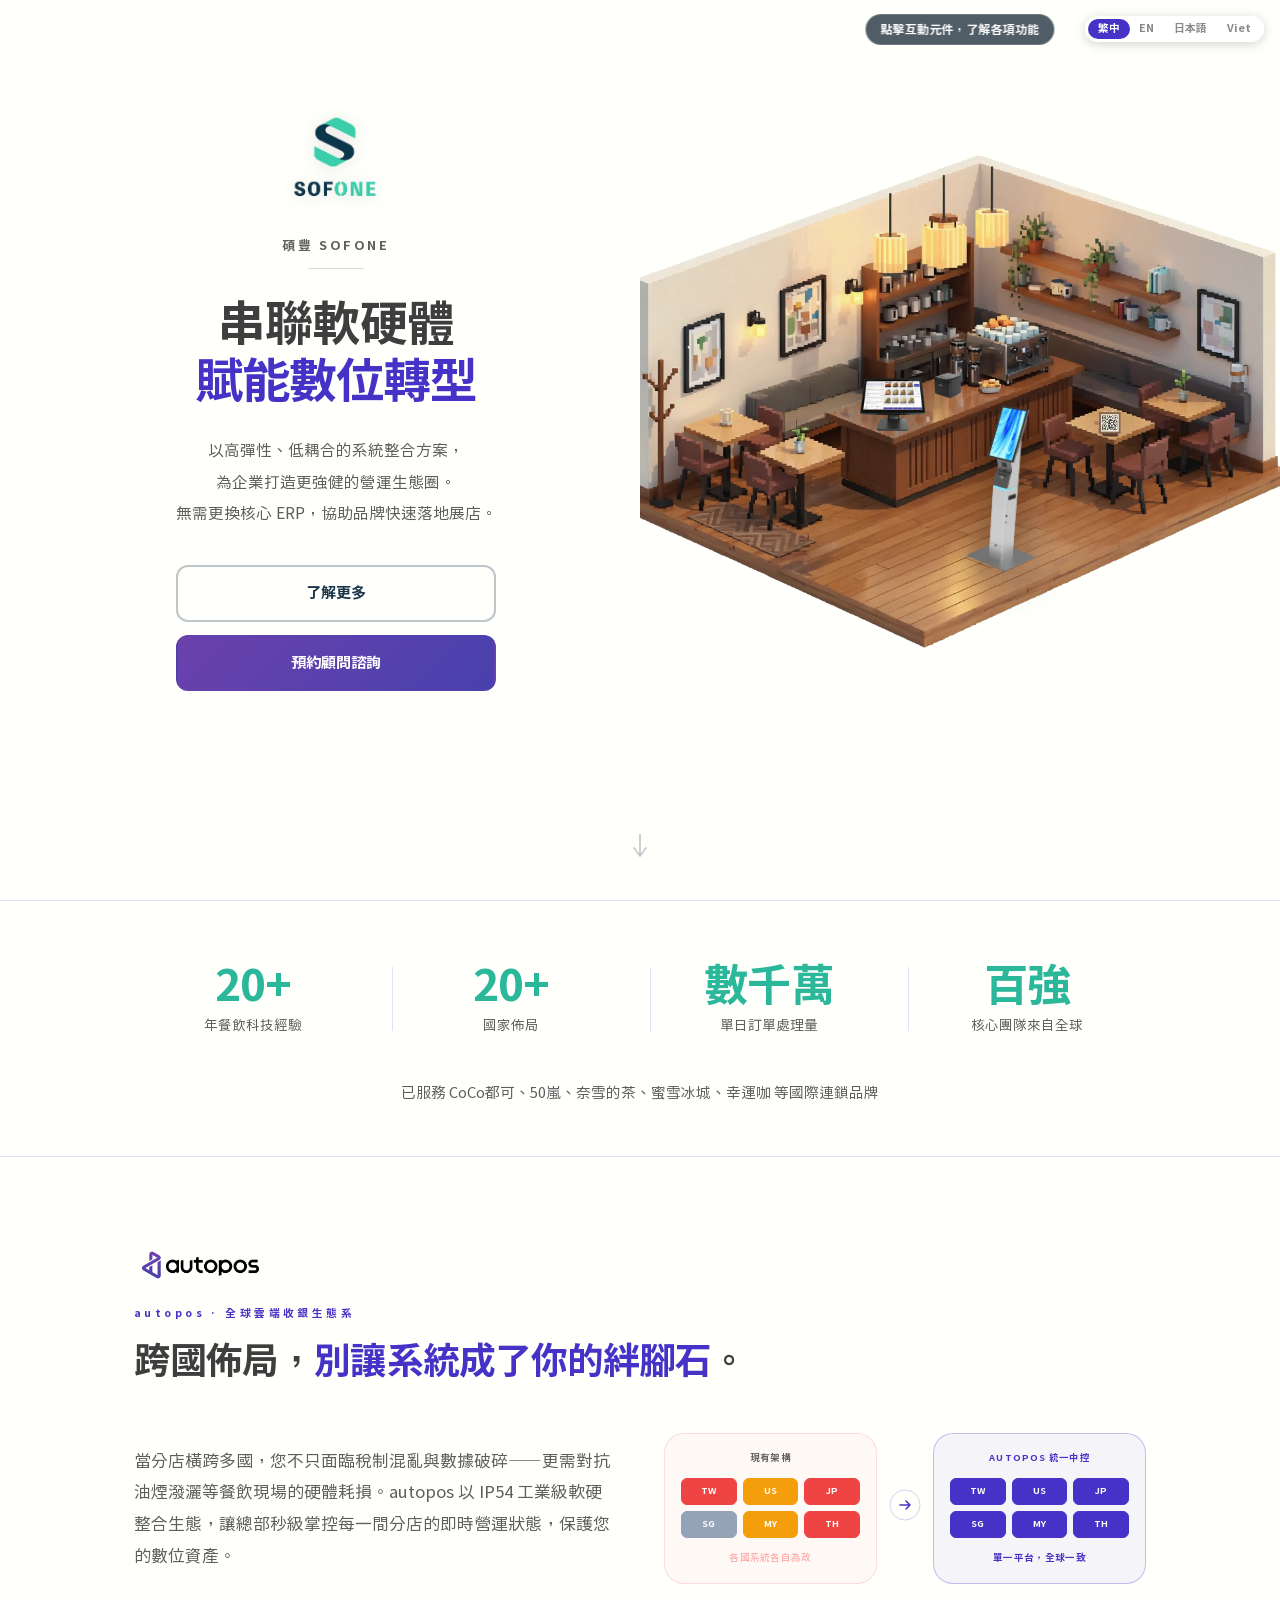
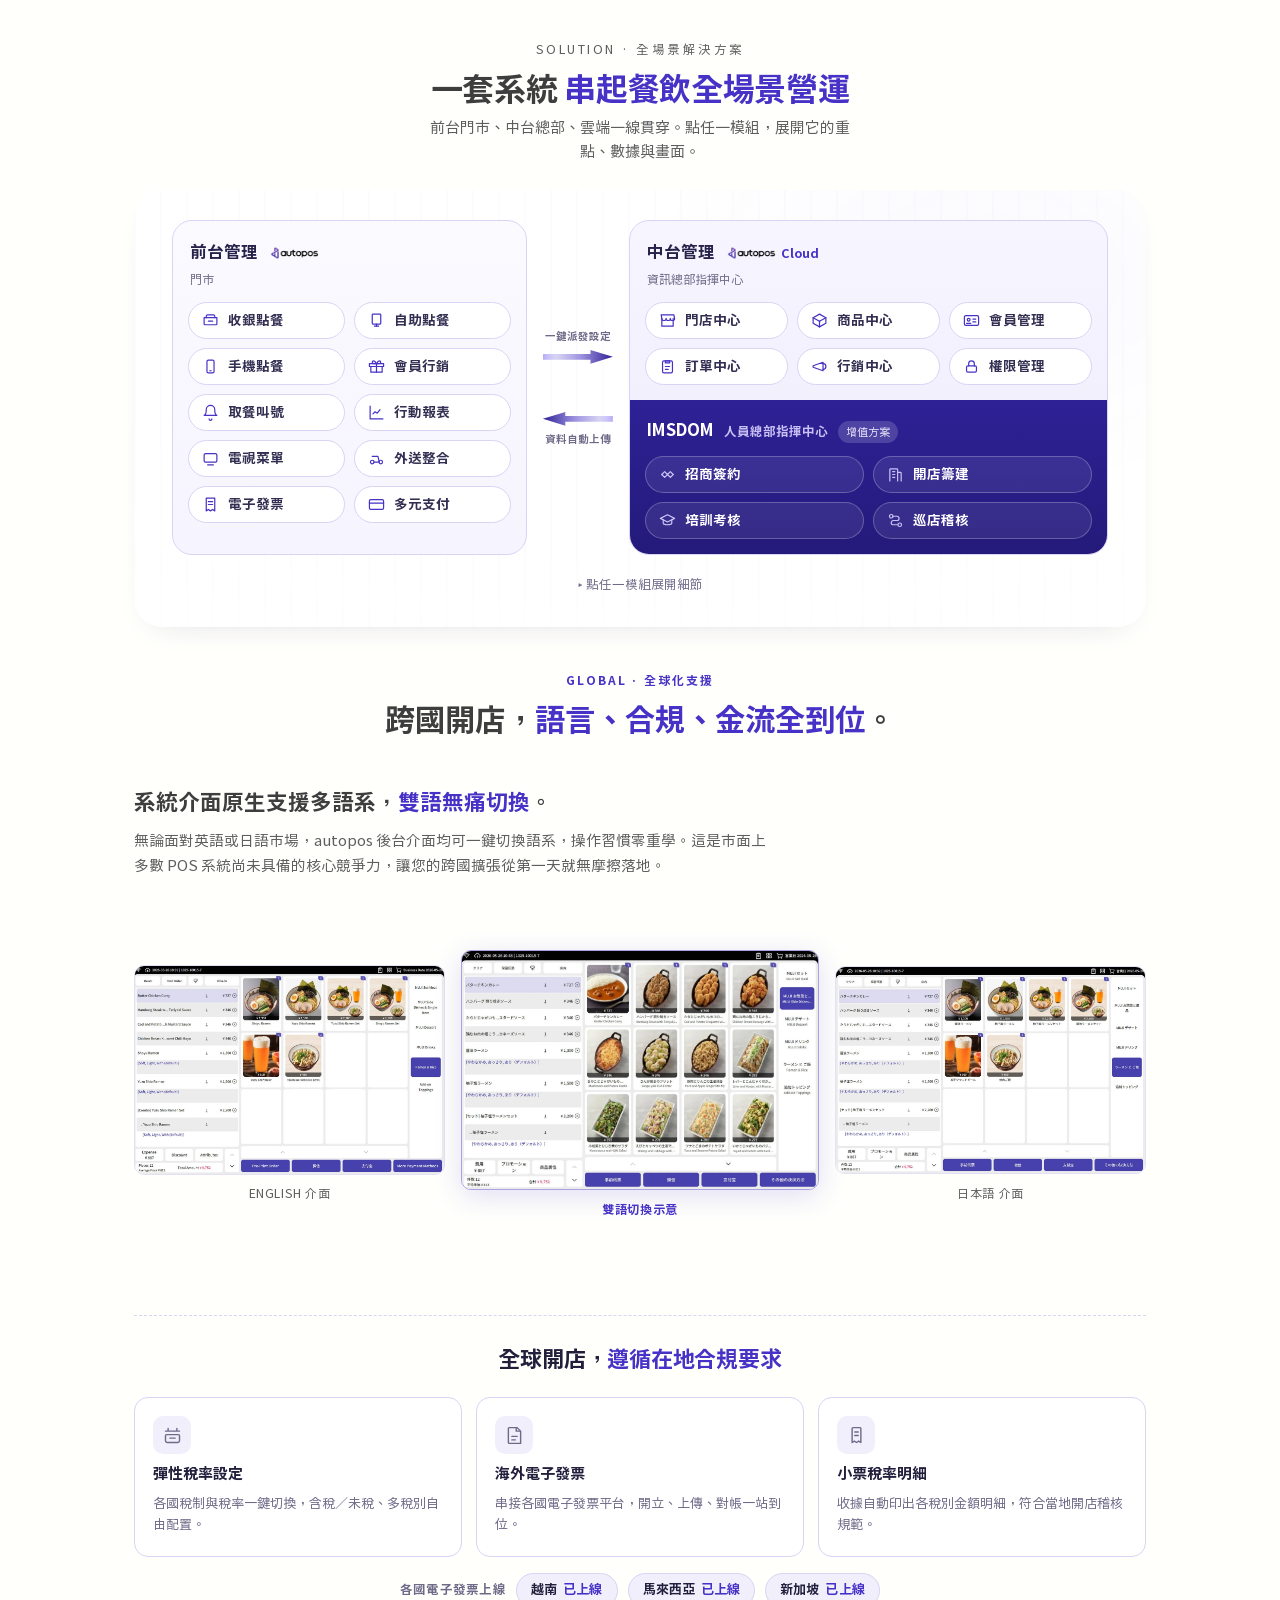
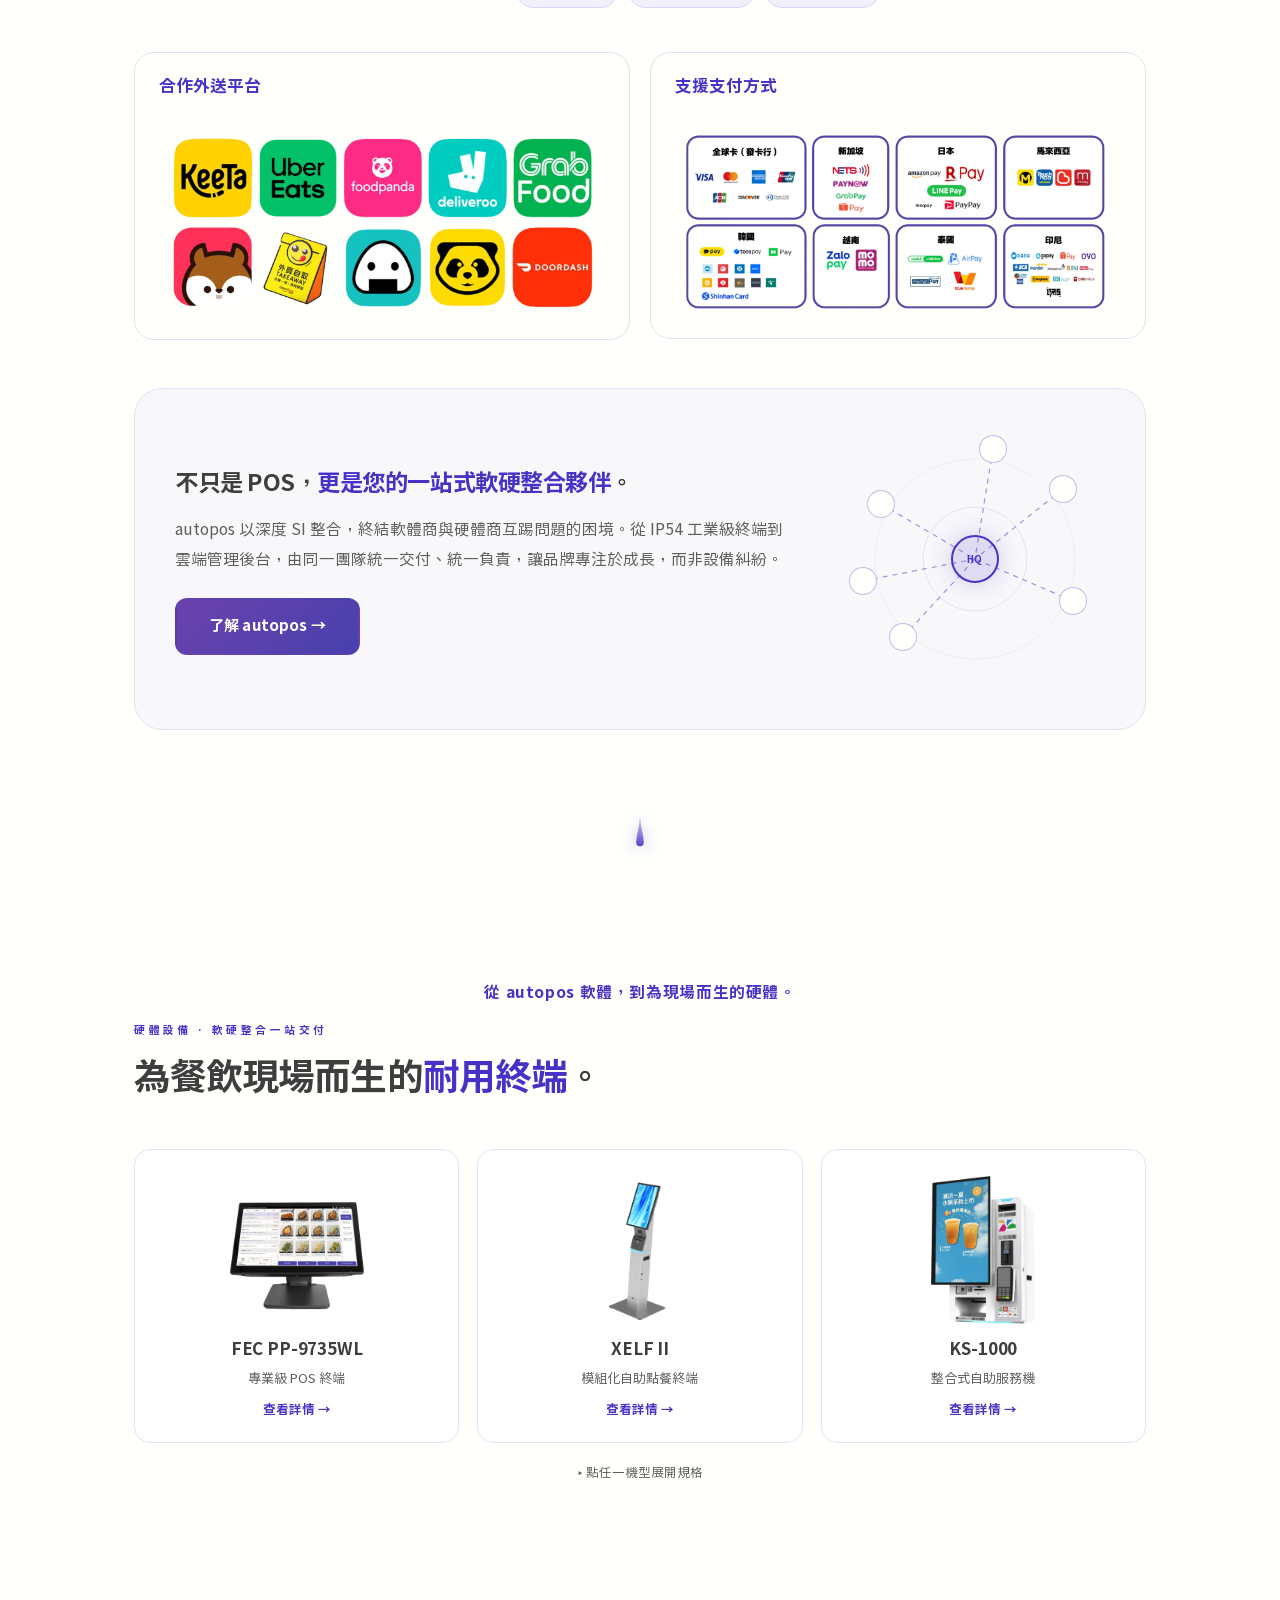
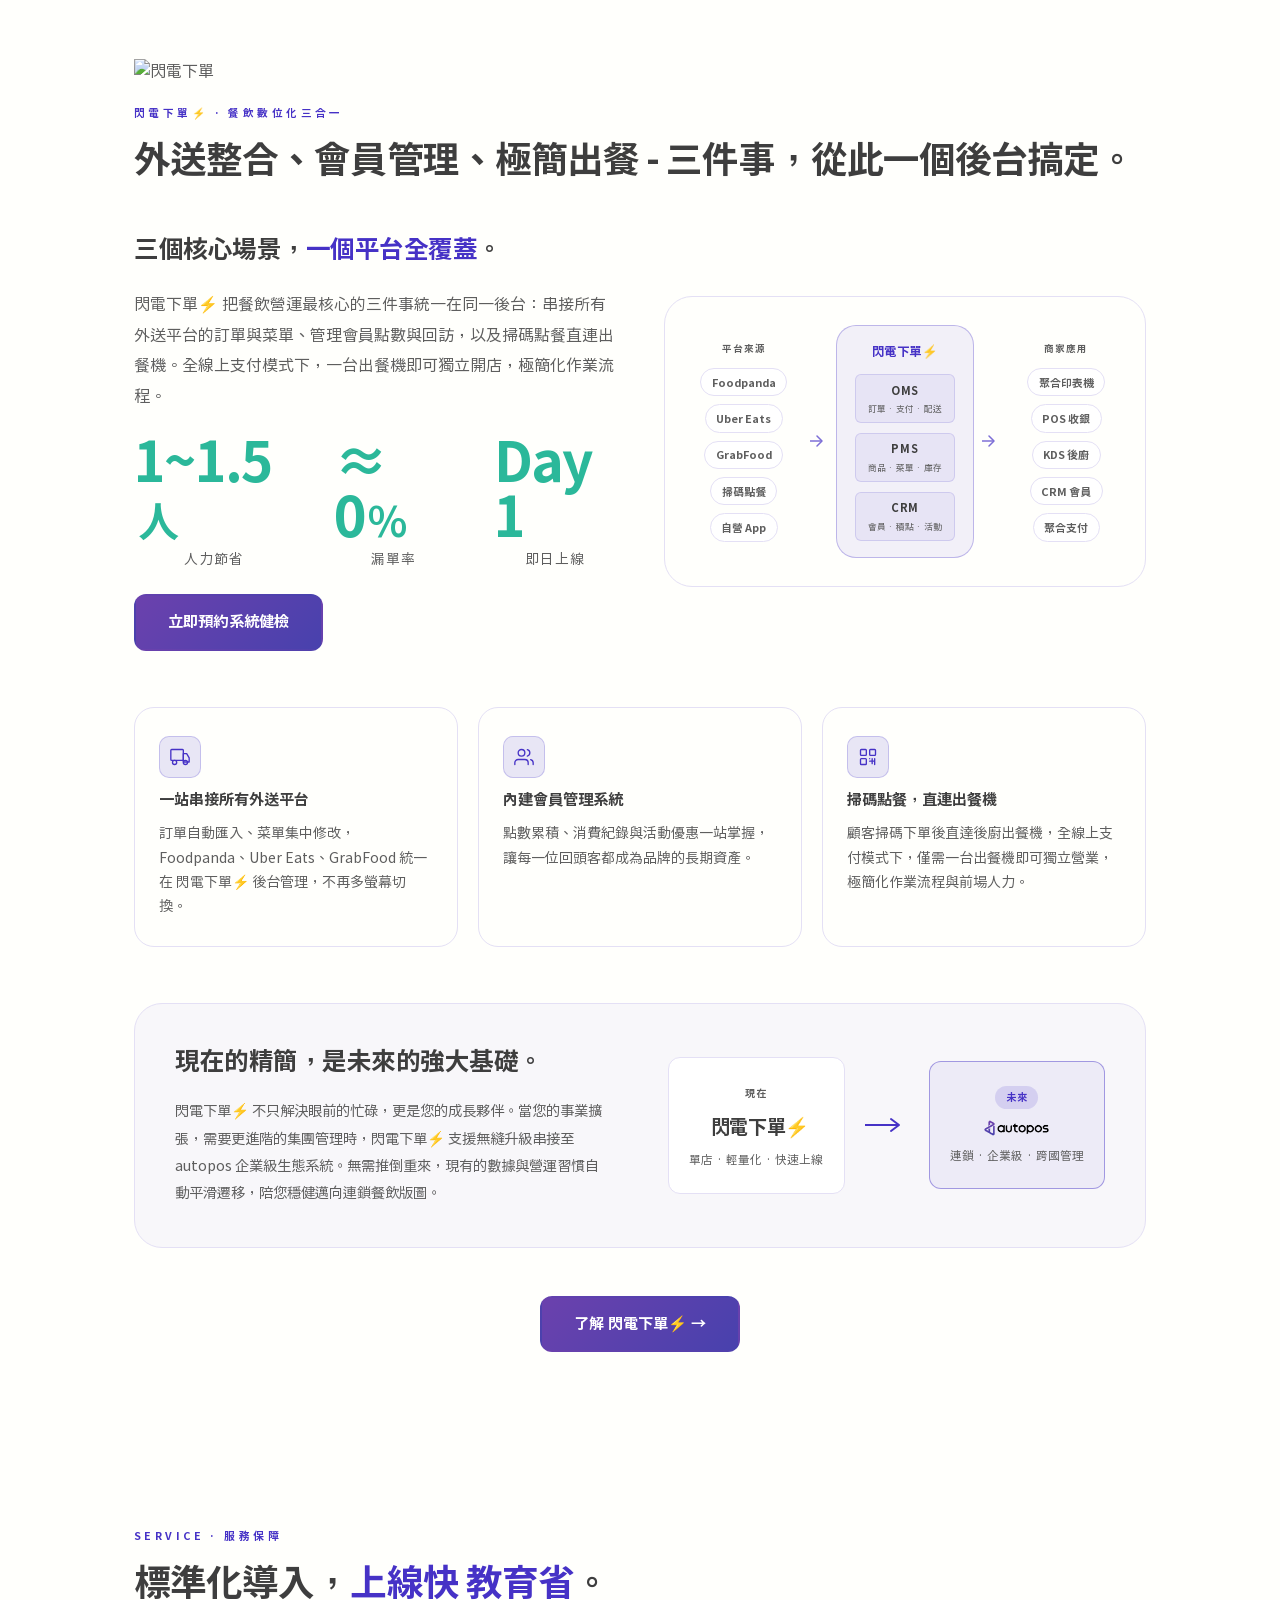
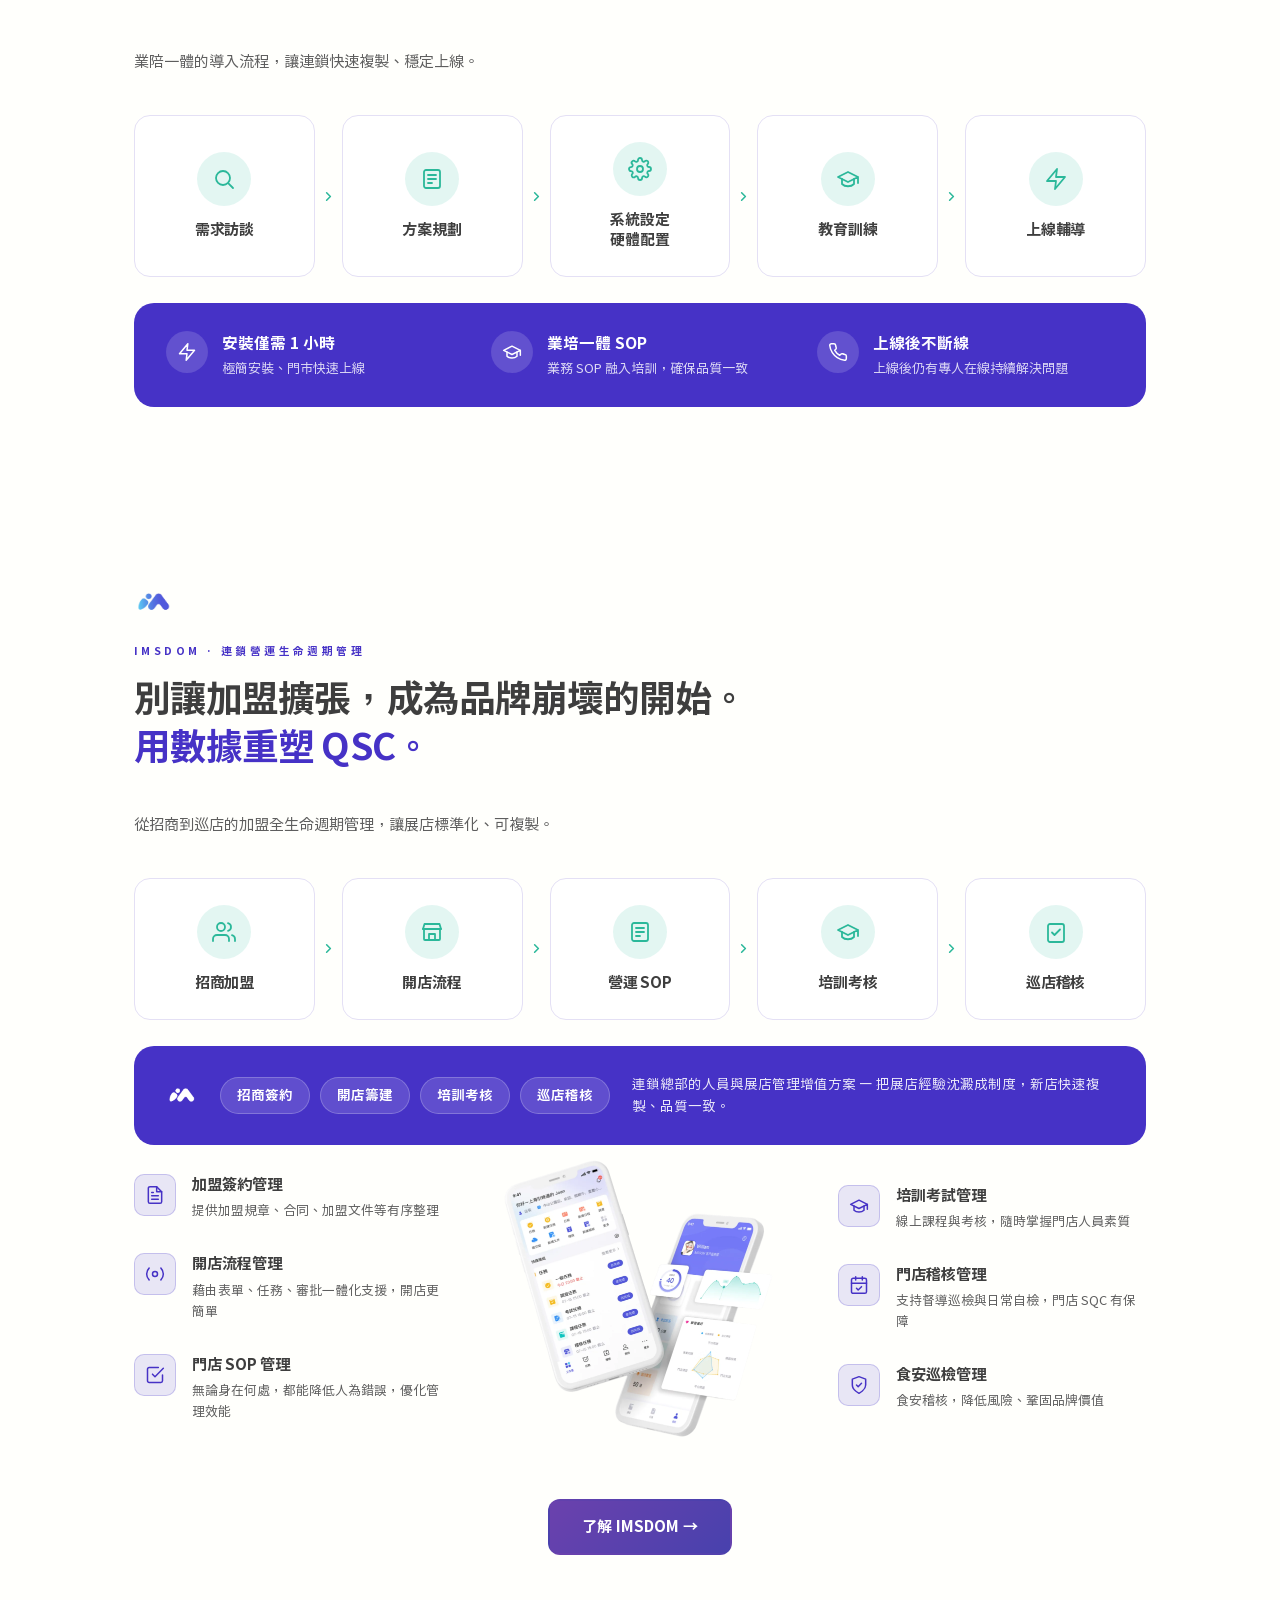
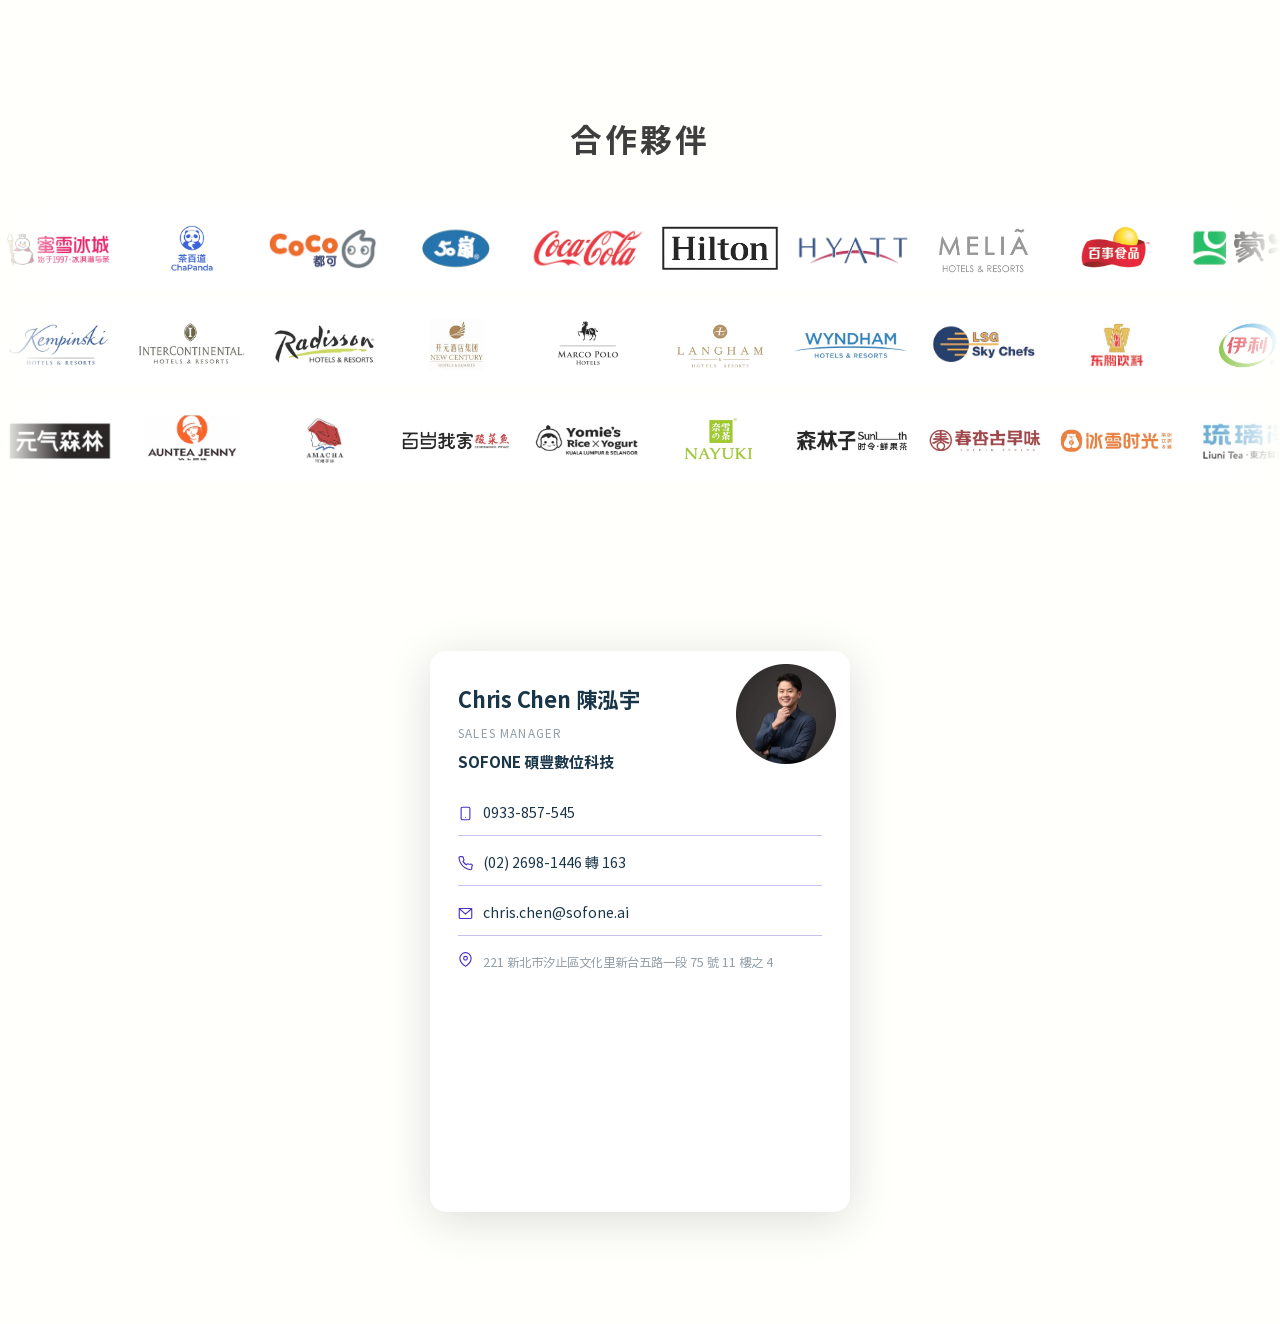
==== commit 5088e057: "Viewer: lead with the XM-3010W dual-screen shot, then photos 01-05 Per client: the dual-display conf" ====
--- a/index.html
+++ b/index.html
@@ -163,7 +163,7 @@
 
         <!-- POS -->
         <div class="map-device" data-device="pos">
-          <img loading="lazy" src="assets/pp9735/pp9735-1.webp" alt="FEC PP-9735WL" class="device-img" draggable="false">
+          <img loading="lazy" src="assets/pp9735/pp9735-01.webp" alt="FEC PP-9735WL" class="device-img" draggable="false">
           <div class="device-tooltip">
             <p class="tooltip-title" data-i18n="device.pos.title">autopos 全球收銀引擎</p>
             <p class="tooltip-desc" data-i18n="device.pos.desc">專為連鎖打造的高穩定收銀核心，即使網路斷線也能正常結帳，總部數據即時透明，跨國稅務合規無憂。</p>
@@ -456,7 +456,7 @@
       <div class="hw-catalogue" id="hardware-catalogue">
         <div class="hw-lineup reveal">
           <button type="button" class="hw-lc" data-machine="pp97">
-            <span class="hw-lc-img"><img src="assets/pp9735/pp9735-1.webp" alt="FEC PP-9735WL" loading="lazy"></span>
+            <span class="hw-lc-img"><img src="assets/pp9735/pp9735-01.webp" alt="FEC PP-9735WL" loading="lazy"></span>
             <span class="hw-lc-name">FEC PP-9735WL</span>
             <span class="hw-lc-desc" data-i18n="hw.lineup.pp97.d">專業級 POS 終端</span>
             <span class="hw-lc-more" data-i18n="hw.lineup.more">查看詳情 →</span>
@@ -484,15 +484,16 @@
                 <div class="ap-one hwc-ap">
                   <div class="ap-one-viewer-ring">
                     <div class="ap-one-viewer" role="img" aria-label="FEC PP-9735WL 多視角展示">
-                      <img loading="lazy" class="ap-one-frame is-active" src="assets/pp9735/pp9735-1.webp" alt="FEC PP-9735WL 正面" draggable="false">
-                      <img class="ap-one-frame" src="[data-uri]" data-src="assets/pp9735/pp9735-2.webp" loading="lazy" alt="FEC PP-9735WL 前四分之三角度" draggable="false">
-                      <img class="ap-one-frame" src="[data-uri]" data-src="assets/pp9735/pp9735-3.webp" loading="lazy" alt="FEC PP-9735WL 側面" draggable="false">
-                      <img class="ap-one-frame" src="[data-uri]" data-src="assets/pp9735/pp9735-4.webp" loading="lazy" alt="FEC PP-9735WL 後四分之三角度" draggable="false">
-                      <img class="ap-one-frame" src="[data-uri]" data-src="assets/pp9735/pp9735-5.webp" loading="lazy" alt="FEC PP-9735WL 背面" draggable="false">
+                      <img loading="lazy" class="ap-one-frame is-active" src="assets/pp9735/pp9735-11.webp" alt="FEC PP-9735WL 搭配 XM-3010W 雙螢幕組態" draggable="false">
+                      <img class="ap-one-frame" src="[data-uri]" data-src="assets/pp9735/pp9735-01.webp" loading="lazy" alt="FEC PP-9735WL 正面" draggable="false">
+                      <img class="ap-one-frame" src="[data-uri]" data-src="assets/pp9735/pp9735-02.webp" loading="lazy" alt="FEC PP-9735WL 背面" draggable="false">
+                      <img class="ap-one-frame" src="[data-uri]" data-src="assets/pp9735/pp9735-03.webp" loading="lazy" alt="FEC PP-9735WL 前四分之三角度" draggable="false">
+                      <img class="ap-one-frame" src="[data-uri]" data-src="assets/pp9735/pp9735-04.webp" loading="lazy" alt="FEC PP-9735WL 後四分之三角度" draggable="false">
+                      <img class="ap-one-frame" src="[data-uri]" data-src="assets/pp9735/pp9735-05.webp" loading="lazy" alt="FEC PP-9735WL 側面" draggable="false">
                     </div>
                   </div>
                   <div class="ap-one-scrub">
-                    <input type="range" class="ap-one-slider" min="0" max="4" step="1" value="0" aria-label="拖曳檢視 FEC PP-9735WL 各視角">
+                    <input type="range" class="ap-one-slider" min="0" max="5" step="1" value="0" aria-label="拖曳檢視 FEC PP-9735WL 各視角">
                     <span class="ap-one-scrub-hint" data-i18n="pp97.viewer.hint">拖曳旋轉檢視</span>
                   </div>
                 </div>
@@ -2413,7 +2414,7 @@
   /* Hardware catalogue → dashboard-style info panel */
   (function(){
     var HW = {
-      pp97: { img:'assets/pp9735/pp9735-1.webp', eyebrow:'pp97.eyebrow', title:'pp97.h3', titleHtml:true,
+      pp97: { img:'assets/pp9735/pp9735-01.webp', eyebrow:'pp97.eyebrow', title:'pp97.h3', titleHtml:true,
         specs:[['pp97.spec.os.label','pp97.spec.os.val'],['pp97.spec.screen.label','pp97.spec.screen.val'],['pp97.spec.cpu.label','pp97.spec.cpu.val'],['pp97.spec.ram.label','pp97.spec.ram.val'],['pp97.spec.storage.label','pp97.spec.storage.val'],['pp97.spec.net.label','pp97.spec.net.val'],['pp97.spec.disp2.label','pp97.spec.disp2.val']],
         cta:'hardware.cta', href:'mailto:chris.chen@sofone.ai', mail:true },
       xelf: { img:'assets/XELFII-10-1.webp', eyebrow:'xelf.eyebrow', title:'xelf.h3', titleHtml:true,
--- a/style.css
+++ b/style.css
@@ -2232,7 +2232,7 @@
   .reveal { opacity: 1; transform: none; transition: none; }
 }
 
-/* ── autopos ONE Hardware Showcase ─────────────────────────── */
+/* ── Hardware Showcase ────────────────────────────────────── */
 
 /* Deck-style compact hardware lineup */
 .hw-lineup {
@@ -2442,7 +2442,7 @@
   object-fit: contain;
   background: var(--c-bg);
   padding: 4px;
-  aspect-ratio: 1 / 1;            /* taller box → product shows larger (like autopos ONE) */
+  aspect-ratio: 1 / 1;            /* taller box → product shows larger */
 }
 /* hover-zoom on XELF II cards grows downward so it never covers the assemble above */
 .hw-section .ap-one-feat-card { transform-origin: top center; }
@@ -2594,7 +2594,7 @@
 /* ── Hardware Showcase Section ──────────────────────────── */
 .hw-section { background: var(--c-bg); }
 
-/* Description block under the feature cards (autopos ONE & XELF II) */
+/* Description block under the feature cards (XELF II) */
 .ap-one-desc { max-width: 820px; margin: 40px auto 0; text-align: center; }
 .ap-one-desc .hw-specs { text-align: left; margin-bottom: 24px; }
 .ap-one-desc .btn { display: inline-flex; }
@@ -2732,8 +2732,8 @@
    .ap-sol-table from the existing hardware blocks; only the
    KS-1000-specific sub-modules are defined here. */
 
-/* The KS-1000 viewer has no decorative ring (unlike autopos ONE), so let the
-   photo fill almost the whole frame. Scoped to .hw-section so the autopos ONE
+/* The KS-1000 viewer has no decorative ring (unlike PP-9735WL), so let the
+   photo fill almost the whole frame. Scoped to .hw-section so the PP-9735WL
    viewer (in #autopos) keeps its original inset. Images are pre-trimmed to
    content, so contain renders each product as large as possible. */
 .hw-section .ap-one-viewer { inset: 8px; }
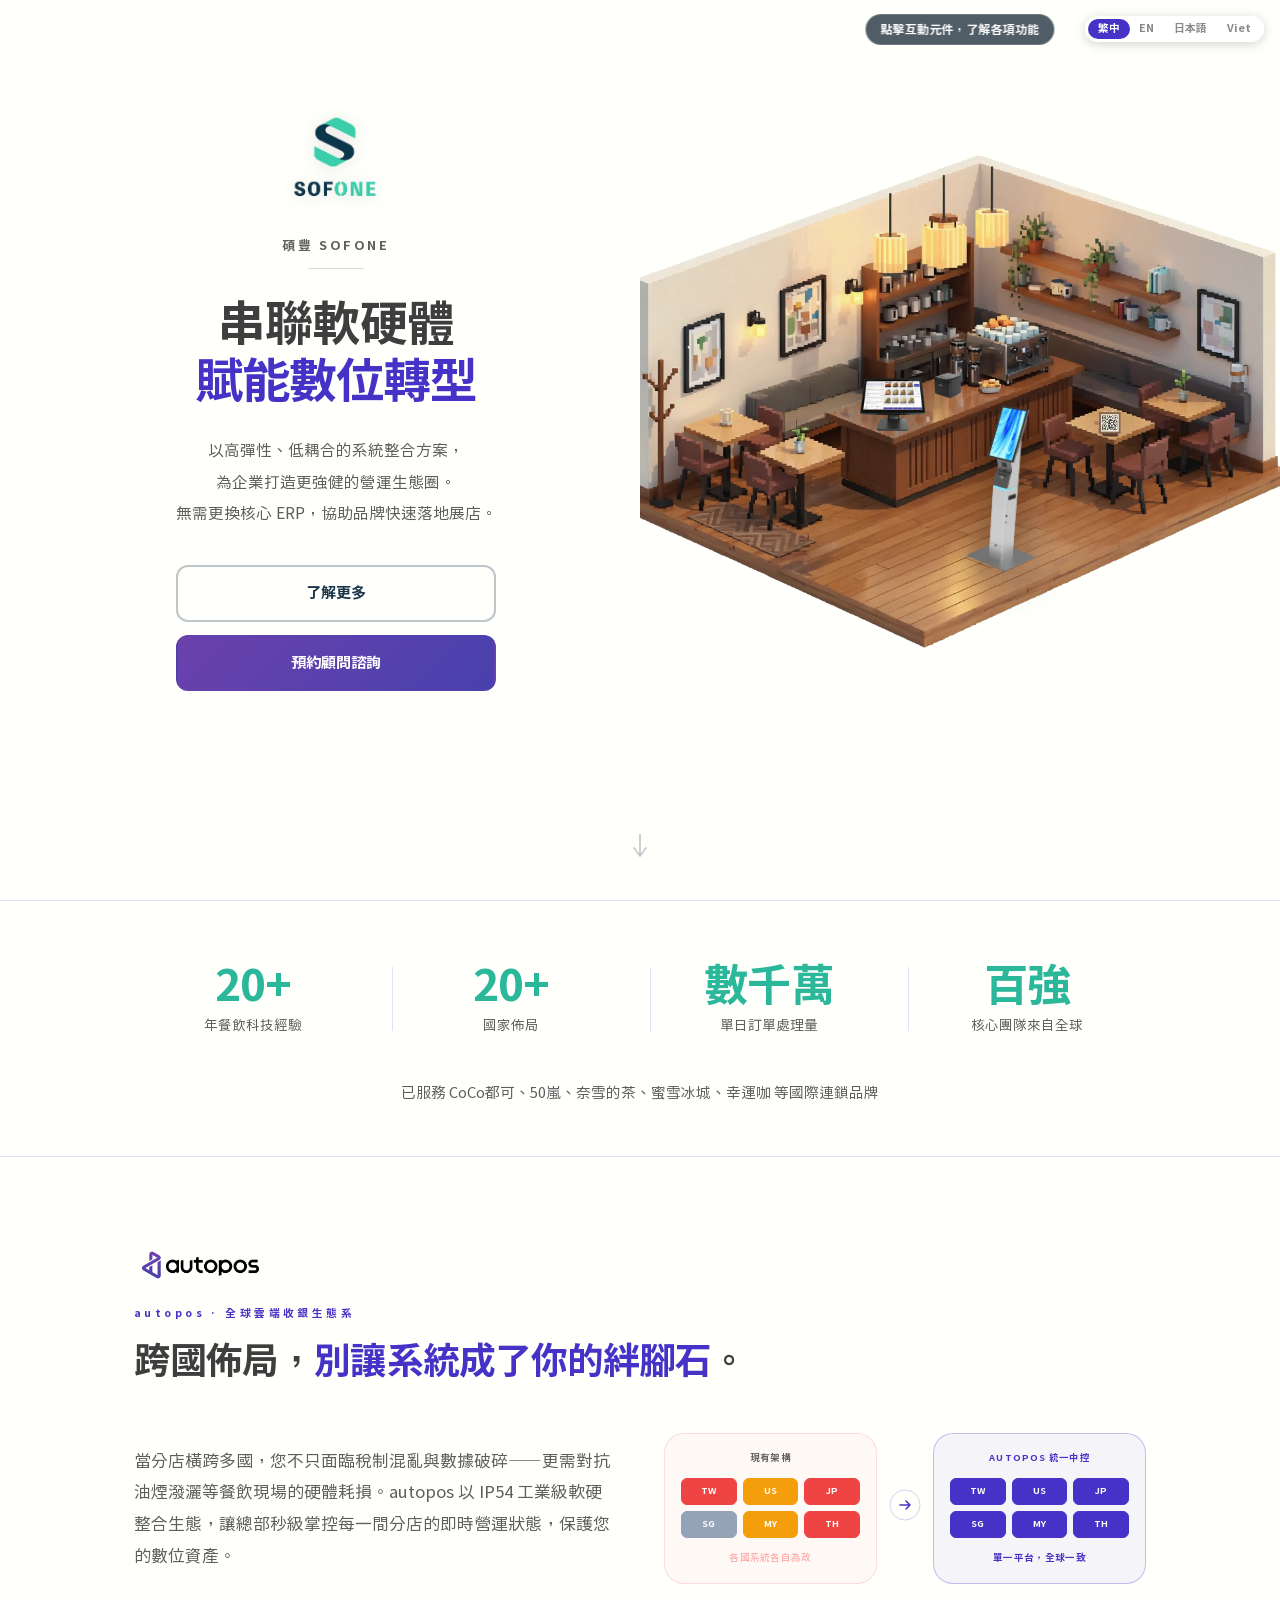
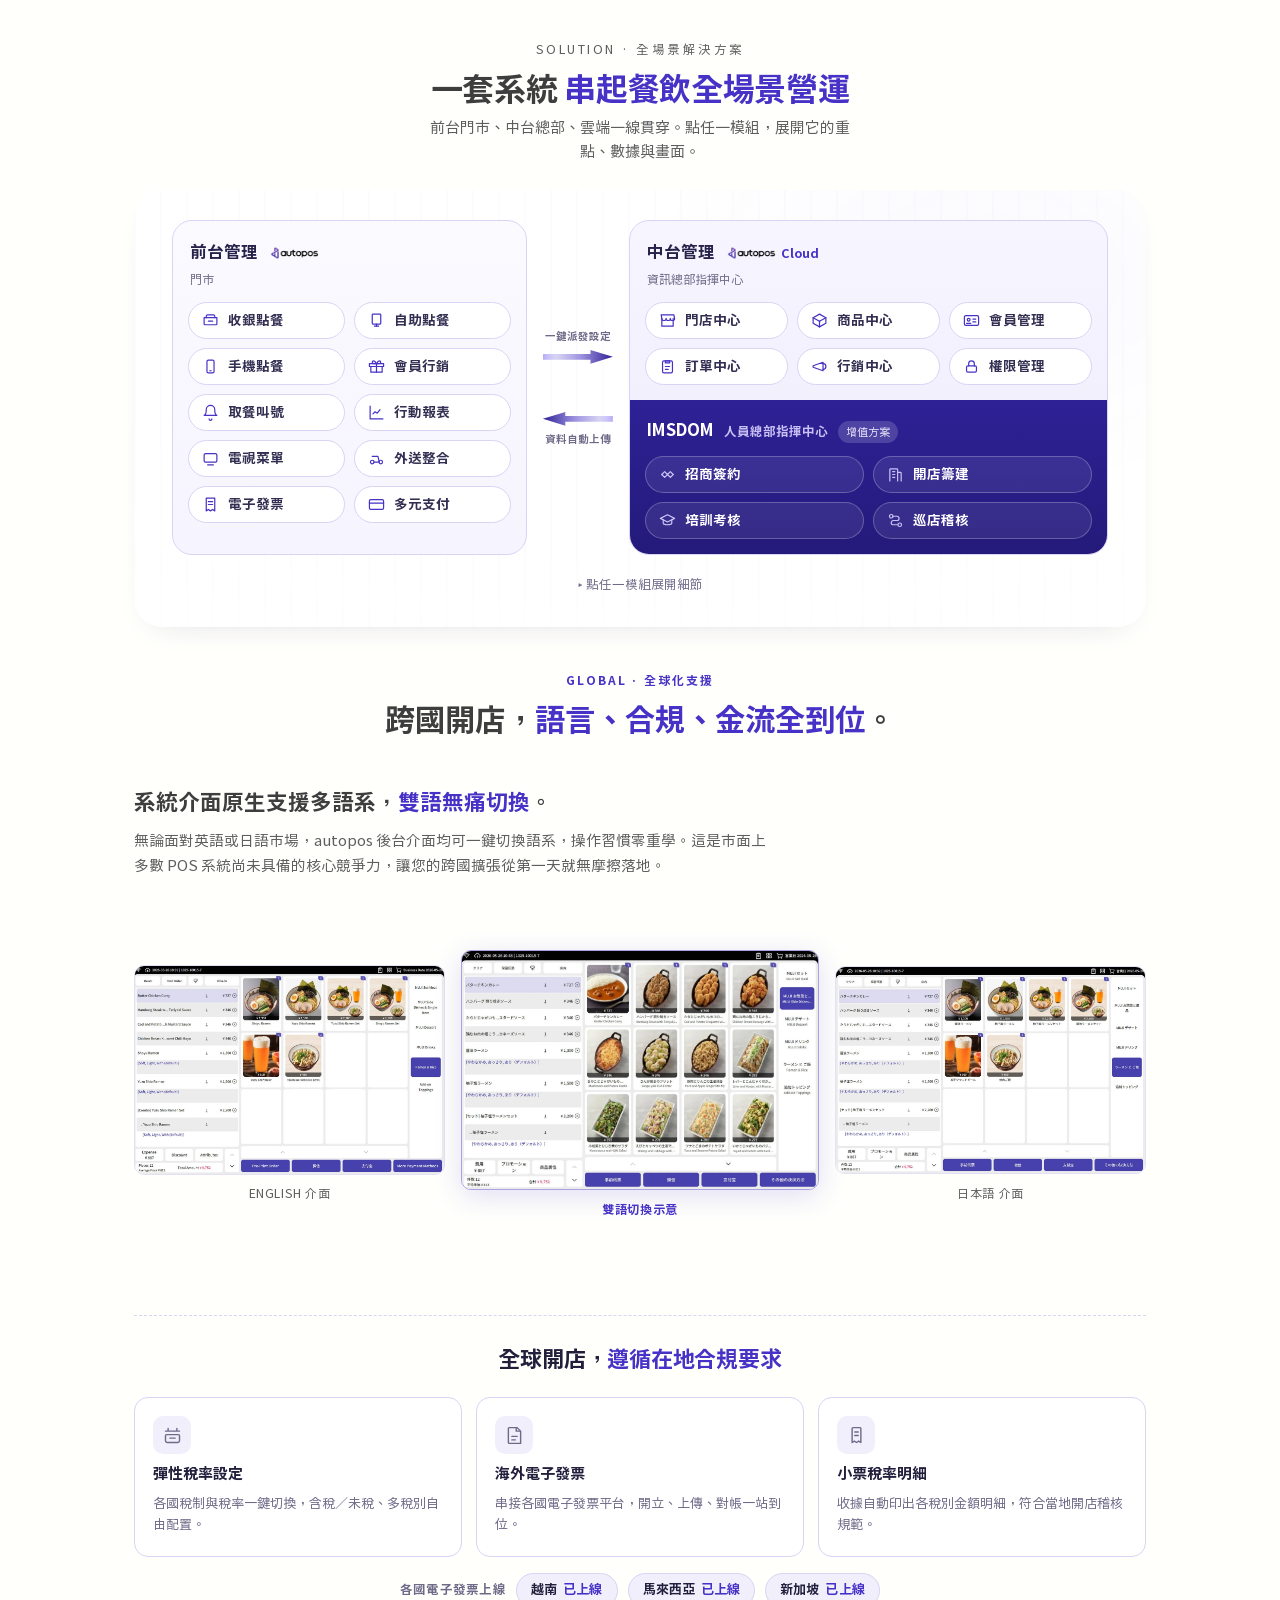
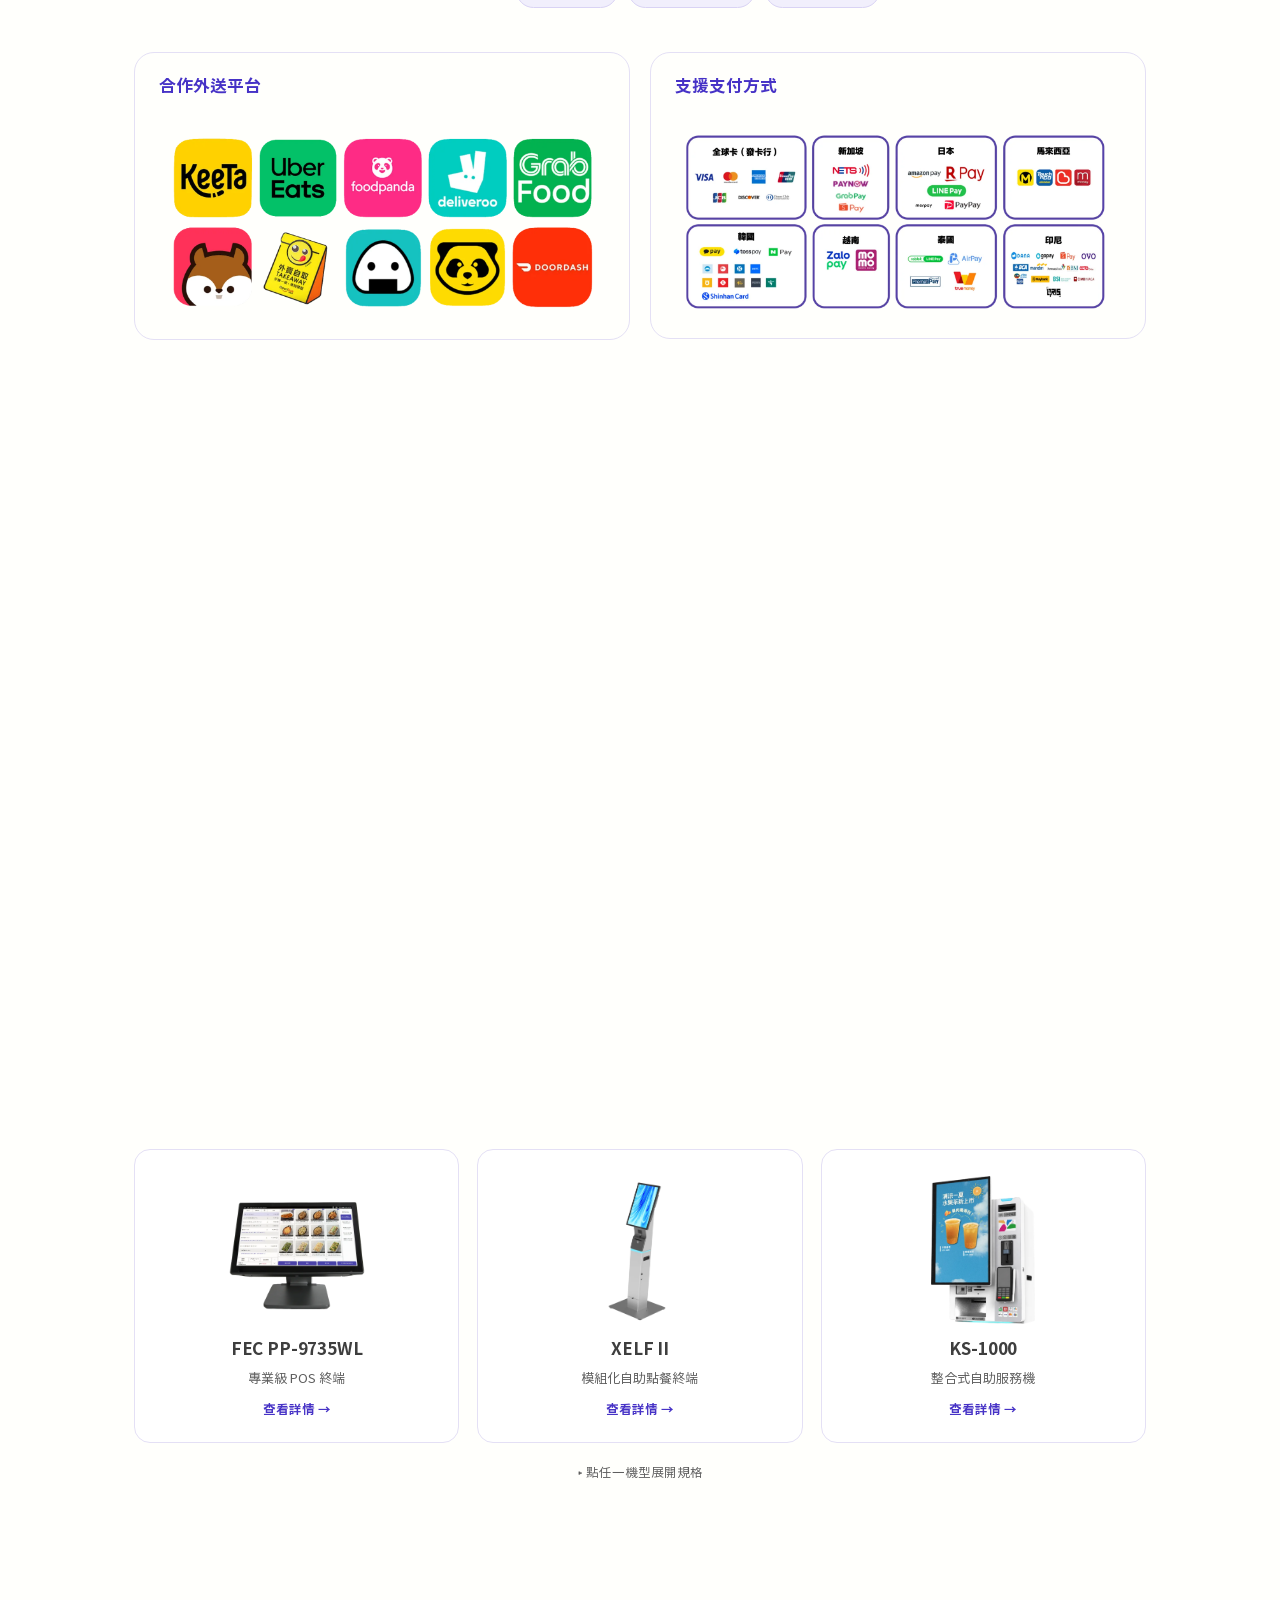
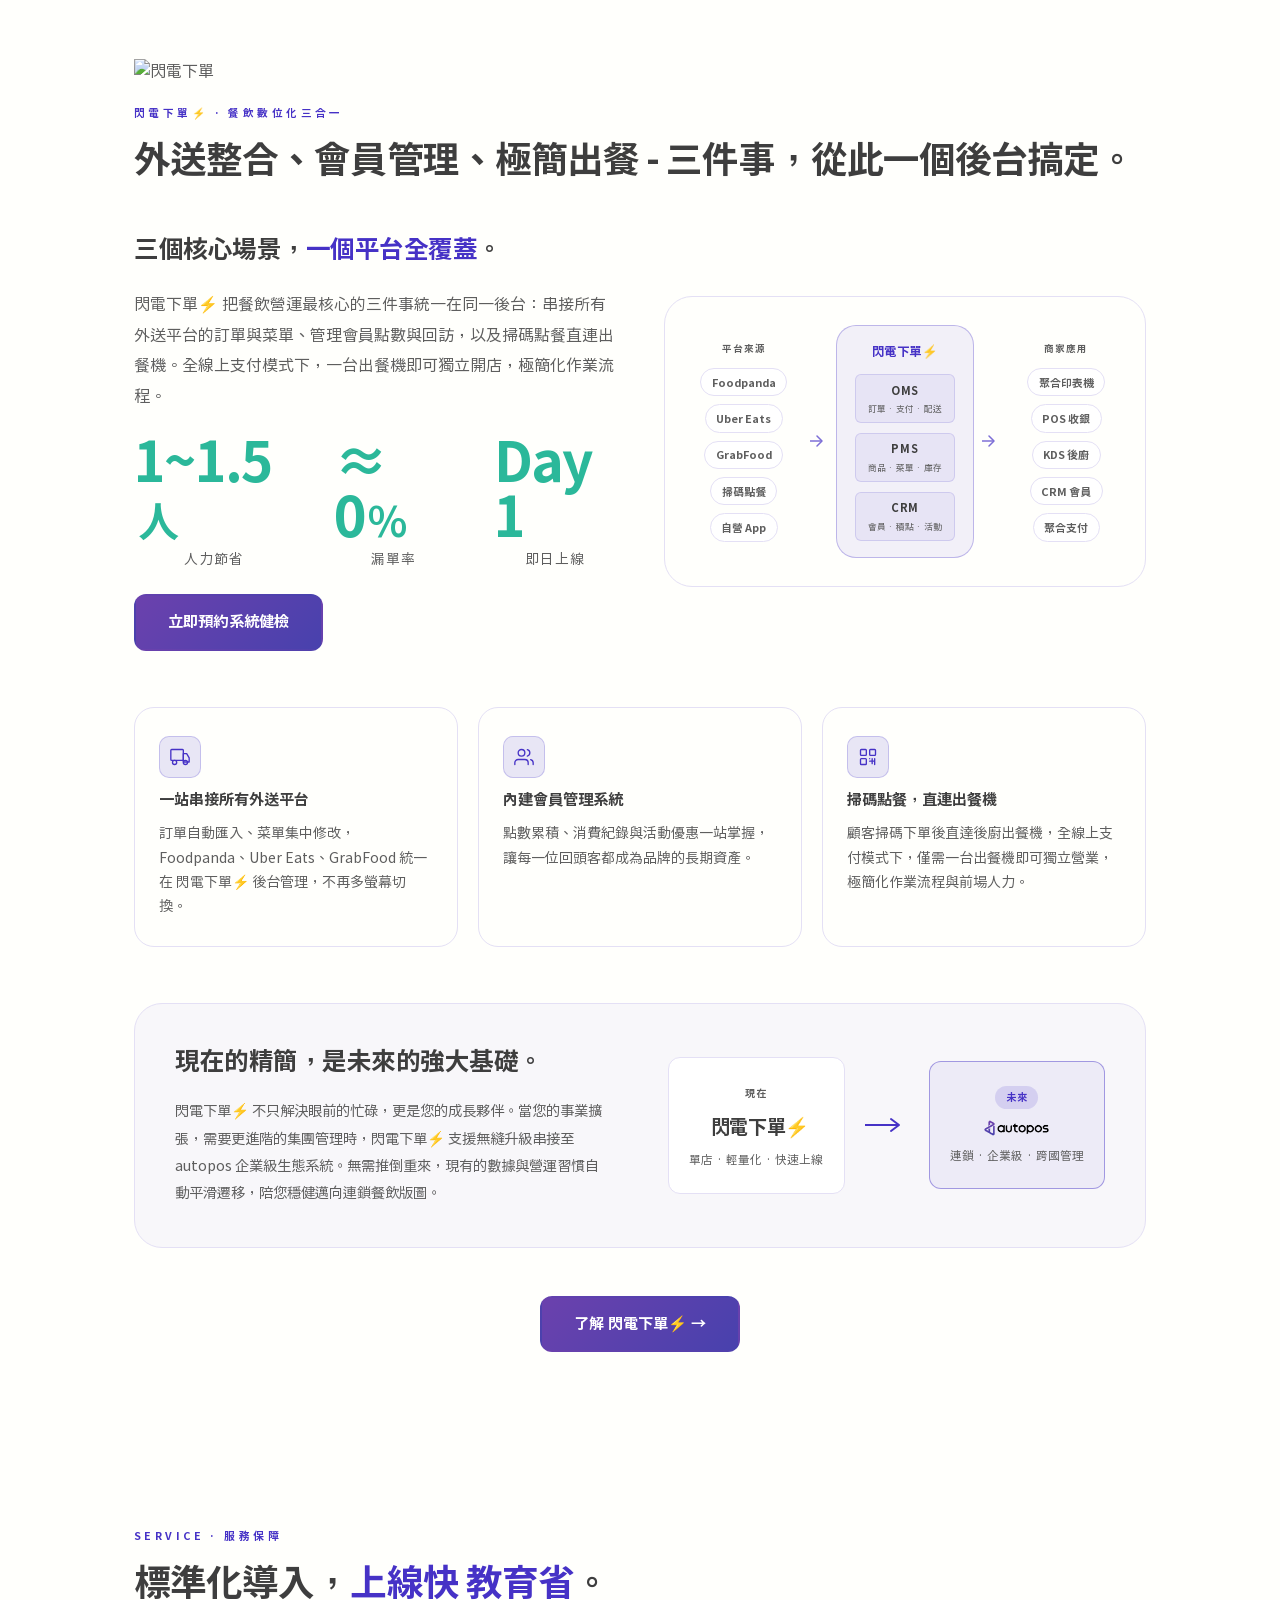
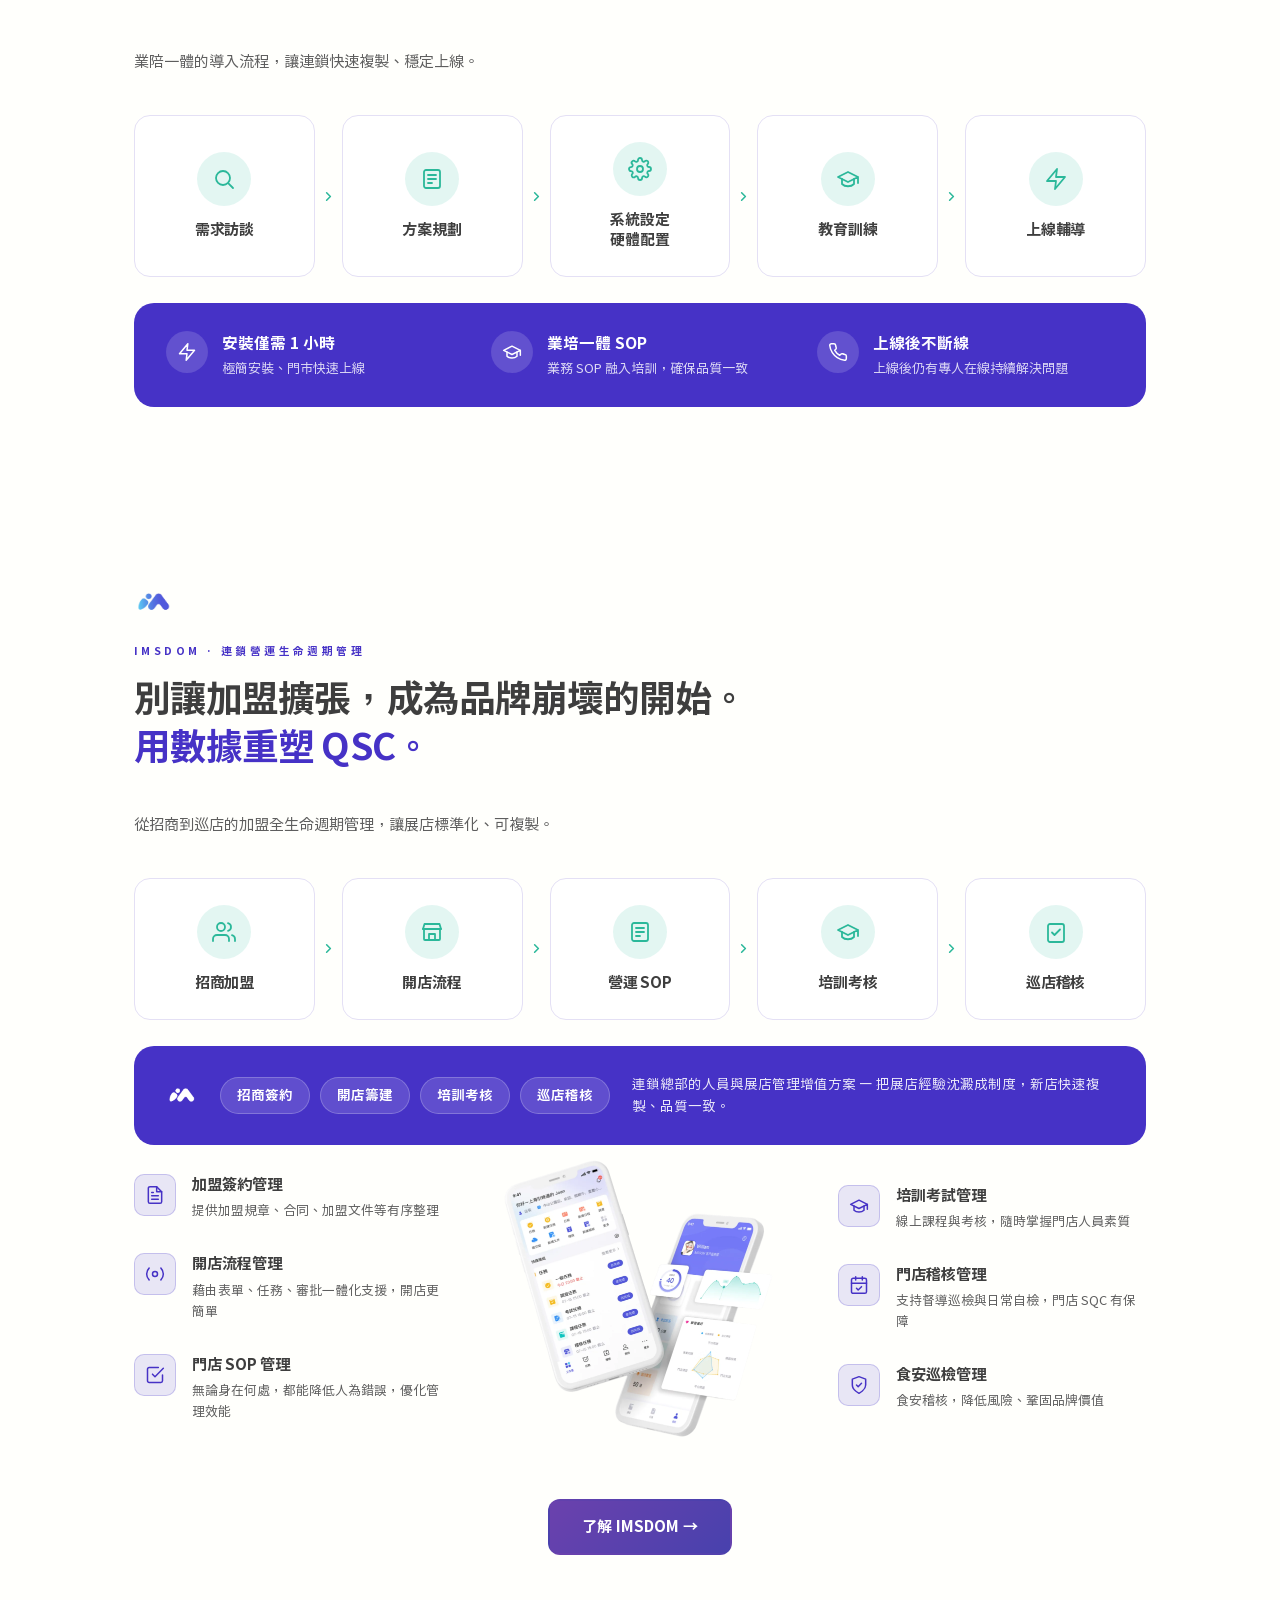
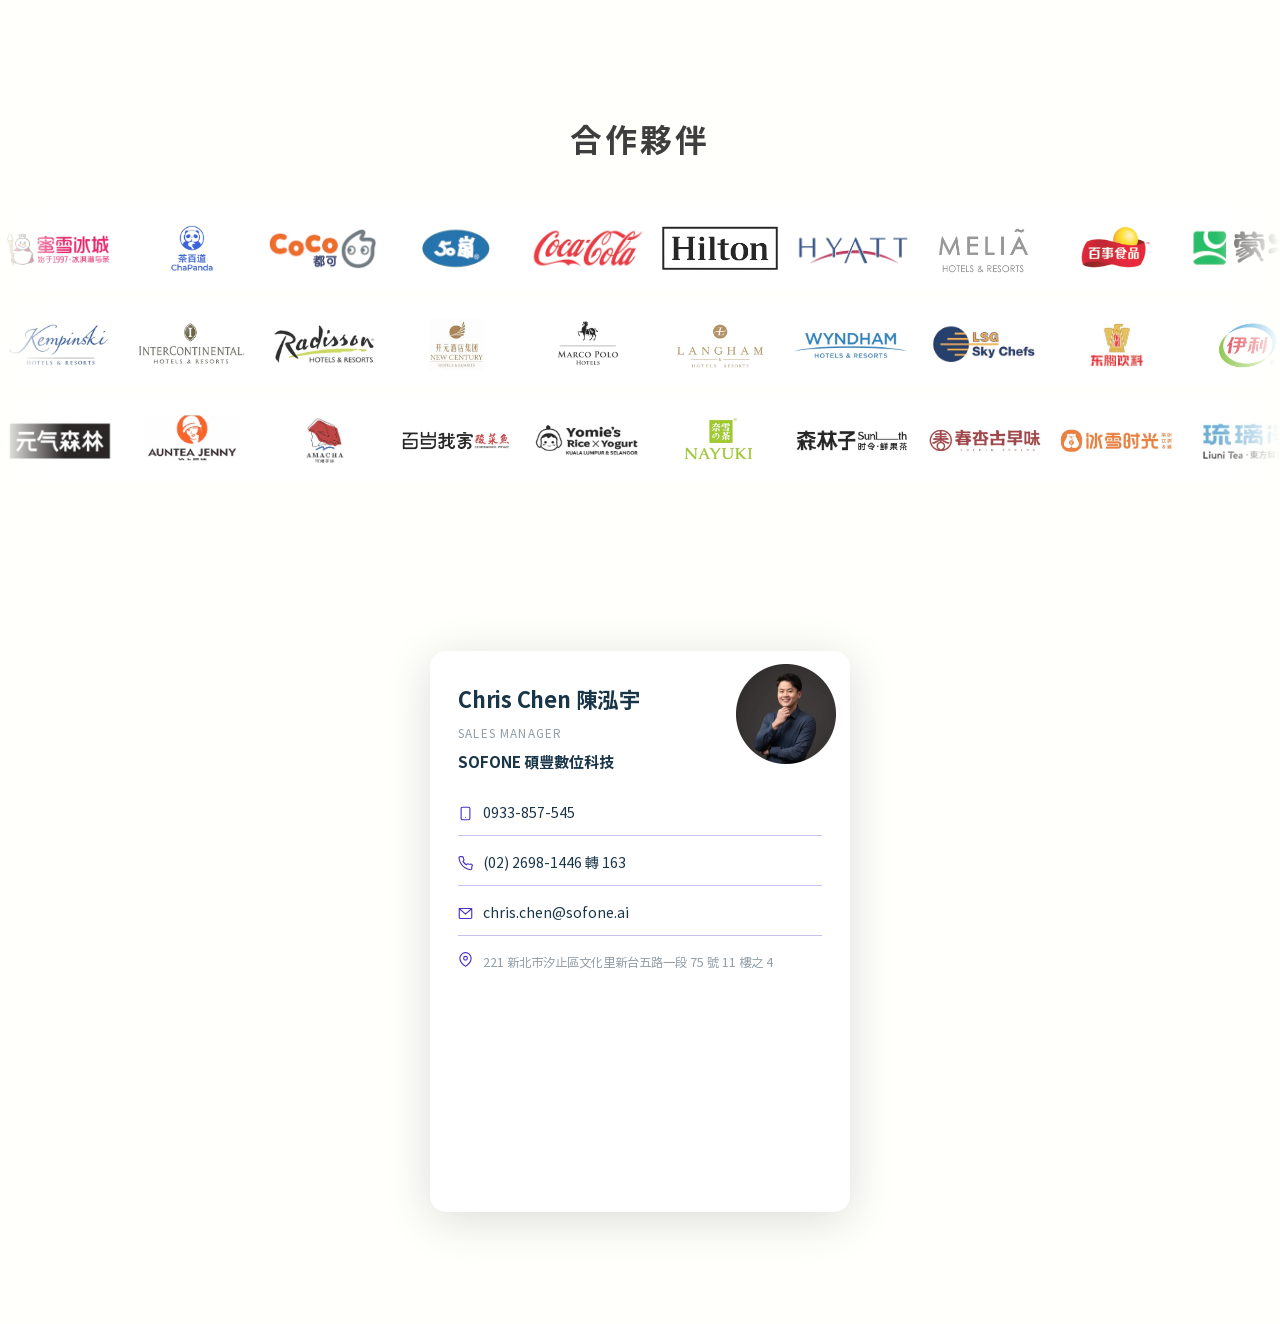
==== commit 3ca596ef: "Spec: CPU is Intel J6412 with N150 as an option Per client. Drops the "Celeron" prefix (the N150 is " ====
--- a/index.html
+++ b/index.html
@@ -1140,7 +1140,7 @@
         'xelf.feat.5.desc': '支援落地式、桌上式、壁掛式固定，輕鬆適配各種場合。',
         'pp97.spec.os.label': '作業系統', 'pp97.spec.os.val': 'Windows 11 IoT Enterprise',
         'pp97.spec.screen.label': '螢幕', 'pp97.spec.screen.val': '15.6" 1920×1080 全平面電容觸控',
-        'pp97.spec.cpu.label': '處理器', 'pp97.spec.cpu.val': 'Intel Celeron J6412 2.6GHz',
+        'pp97.spec.cpu.label': '處理器', 'pp97.spec.cpu.val': 'Intel J6412 / N150（選配）',
         'pp97.spec.ram.label': '記憶體', 'pp97.spec.ram.val': 'DDR4 8GB（最大 32GB）',
         'pp97.spec.storage.label': '儲存', 'pp97.spec.storage.val': 'M.2 SSD 128GB',
         'pp97.spec.net.label': '連網', 'pp97.spec.net.val': 'Gigabit LAN・WiFi 802.11ac・BT',
@@ -1347,7 +1347,7 @@
         'xelf.feat.5.desc': 'Floor-standing, countertop or wall-mounted to suit any setting.',
         'pp97.spec.os.label': 'Operating System', 'pp97.spec.os.val': 'Windows 11 IoT Enterprise',
         'pp97.spec.screen.label': 'Display', 'pp97.spec.screen.val': '15.6" 1920×1080 True-Flat PCAP touch',
-        'pp97.spec.cpu.label': 'Processor', 'pp97.spec.cpu.val': 'Intel Celeron J6412 2.6GHz',
+        'pp97.spec.cpu.label': 'Processor', 'pp97.spec.cpu.val': 'Intel J6412 / N150 (opt.)',
         'pp97.spec.ram.label': 'Memory', 'pp97.spec.ram.val': 'DDR4 8GB (max 32GB)',
         'pp97.spec.storage.label': 'Storage', 'pp97.spec.storage.val': 'M.2 SSD 128GB',
         'pp97.spec.net.label': 'Connectivity', 'pp97.spec.net.val': 'Gigabit LAN · WiFi 802.11ac · BT',
@@ -1554,7 +1554,7 @@
         'xelf.feat.5.desc': '据置・卓上・壁掛けに対応し、あらゆる場所に手軽にフィット。',
         'pp97.spec.os.label': 'OS', 'pp97.spec.os.val': 'Windows 11 IoT Enterprise',
         'pp97.spec.screen.label': 'ディスプレイ', 'pp97.spec.screen.val': '15.6" 1920×1080 フルフラット静電容量タッチ',
-        'pp97.spec.cpu.label': 'プロセッサー', 'pp97.spec.cpu.val': 'Intel Celeron J6412 2.6GHz',
+        'pp97.spec.cpu.label': 'プロセッサー', 'pp97.spec.cpu.val': 'Intel J6412 / N150（オプション）',
         'pp97.spec.ram.label': 'メモリ', 'pp97.spec.ram.val': 'DDR4 8GB（最大 32GB）',
         'pp97.spec.storage.label': 'ストレージ', 'pp97.spec.storage.val': 'M.2 SSD 128GB',
         'pp97.spec.net.label': '通信', 'pp97.spec.net.val': 'Gigabit LAN・WiFi 802.11ac・BT',
@@ -1761,7 +1761,7 @@
         'xelf.feat.5.desc': 'Hỗ trợ đứng sàn, để bàn hoặc gắn tường, phù hợp mọi không gian.',
         'pp97.spec.os.label': 'Hệ điều hành', 'pp97.spec.os.val': 'Windows 11 IoT Enterprise',
         'pp97.spec.screen.label': 'Màn hình', 'pp97.spec.screen.val': '15.6" 1920×1080 cảm ứng phẳng điện dung',
-        'pp97.spec.cpu.label': 'Bộ xử lý', 'pp97.spec.cpu.val': 'Intel Celeron J6412 2.6GHz',
+        'pp97.spec.cpu.label': 'Bộ xử lý', 'pp97.spec.cpu.val': 'Intel J6412 / N150 (tùy chọn)',
         'pp97.spec.ram.label': 'Bộ nhớ', 'pp97.spec.ram.val': 'DDR4 8GB (tối đa 32GB)',
         'pp97.spec.storage.label': 'Lưu trữ', 'pp97.spec.storage.val': 'M.2 SSD 128GB',
         'pp97.spec.net.label': 'Kết nối', 'pp97.spec.net.val': 'Gigabit LAN · WiFi 802.11ac · BT',
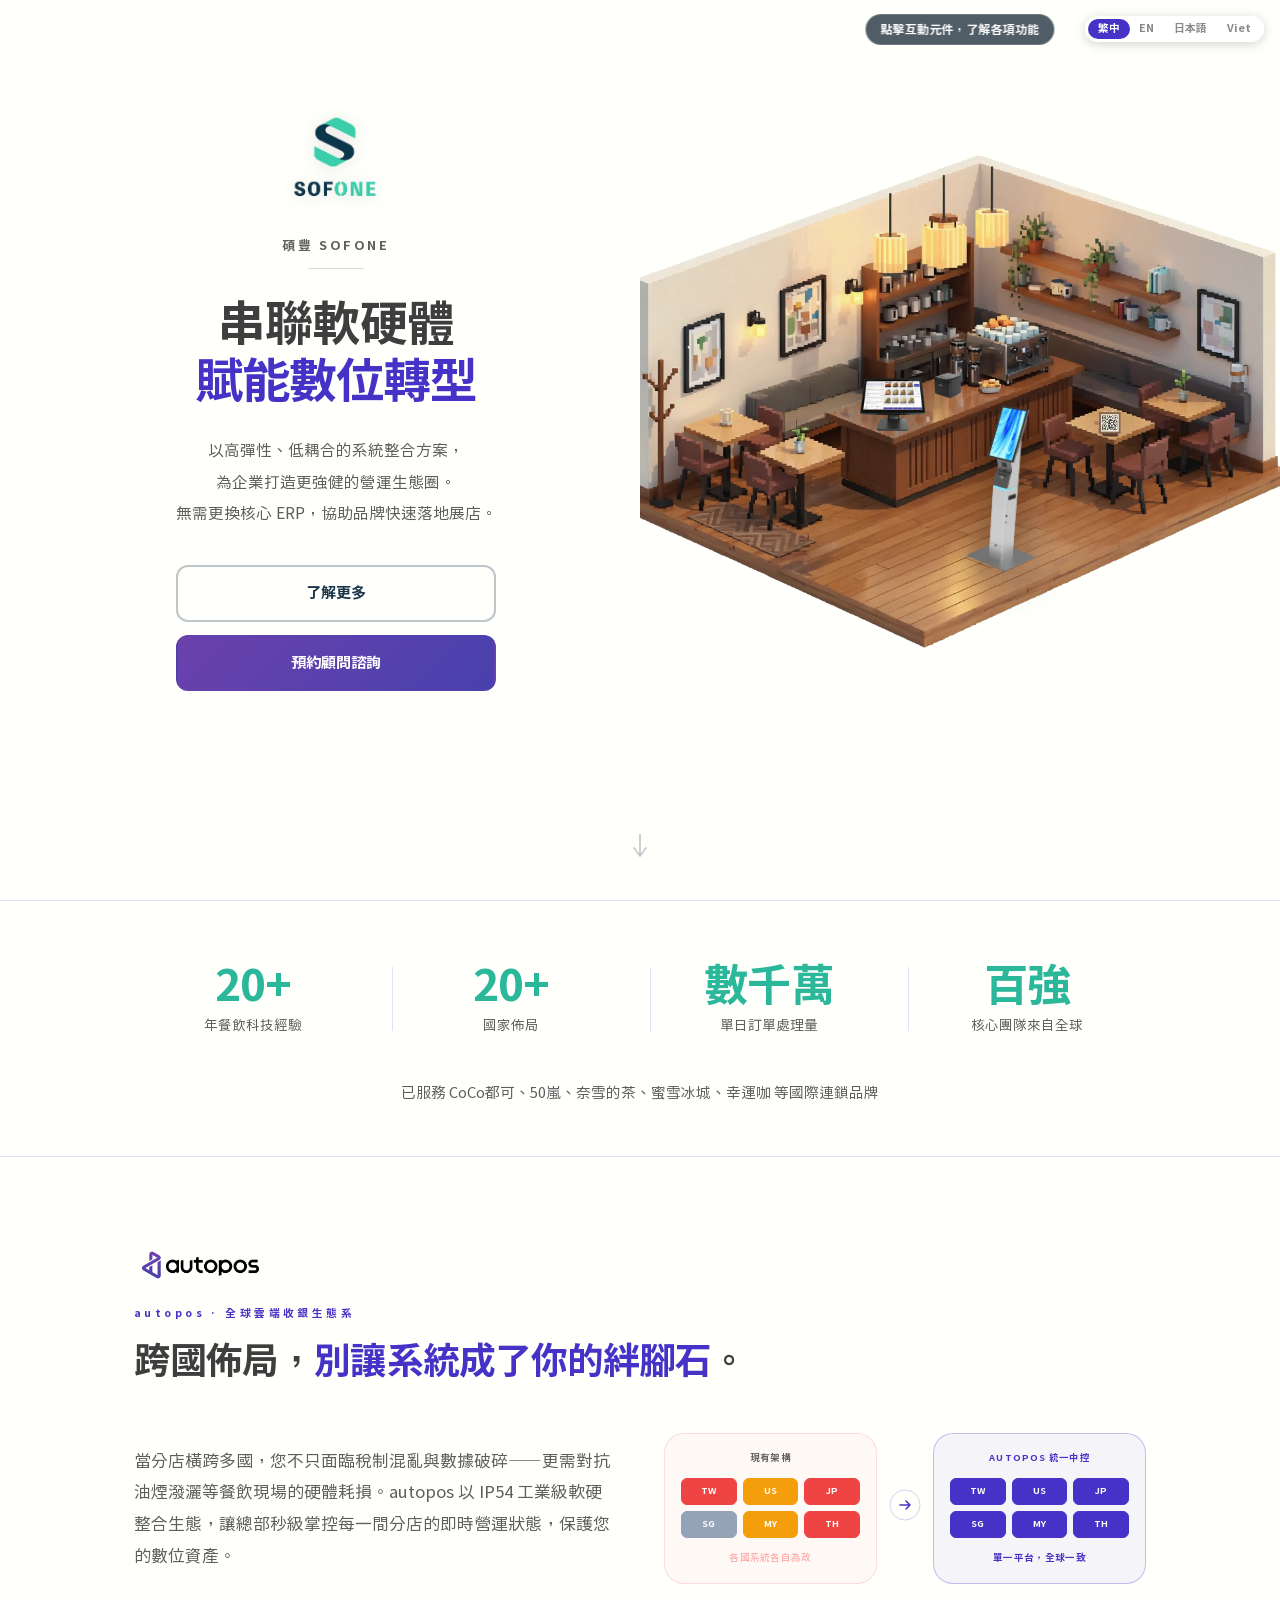
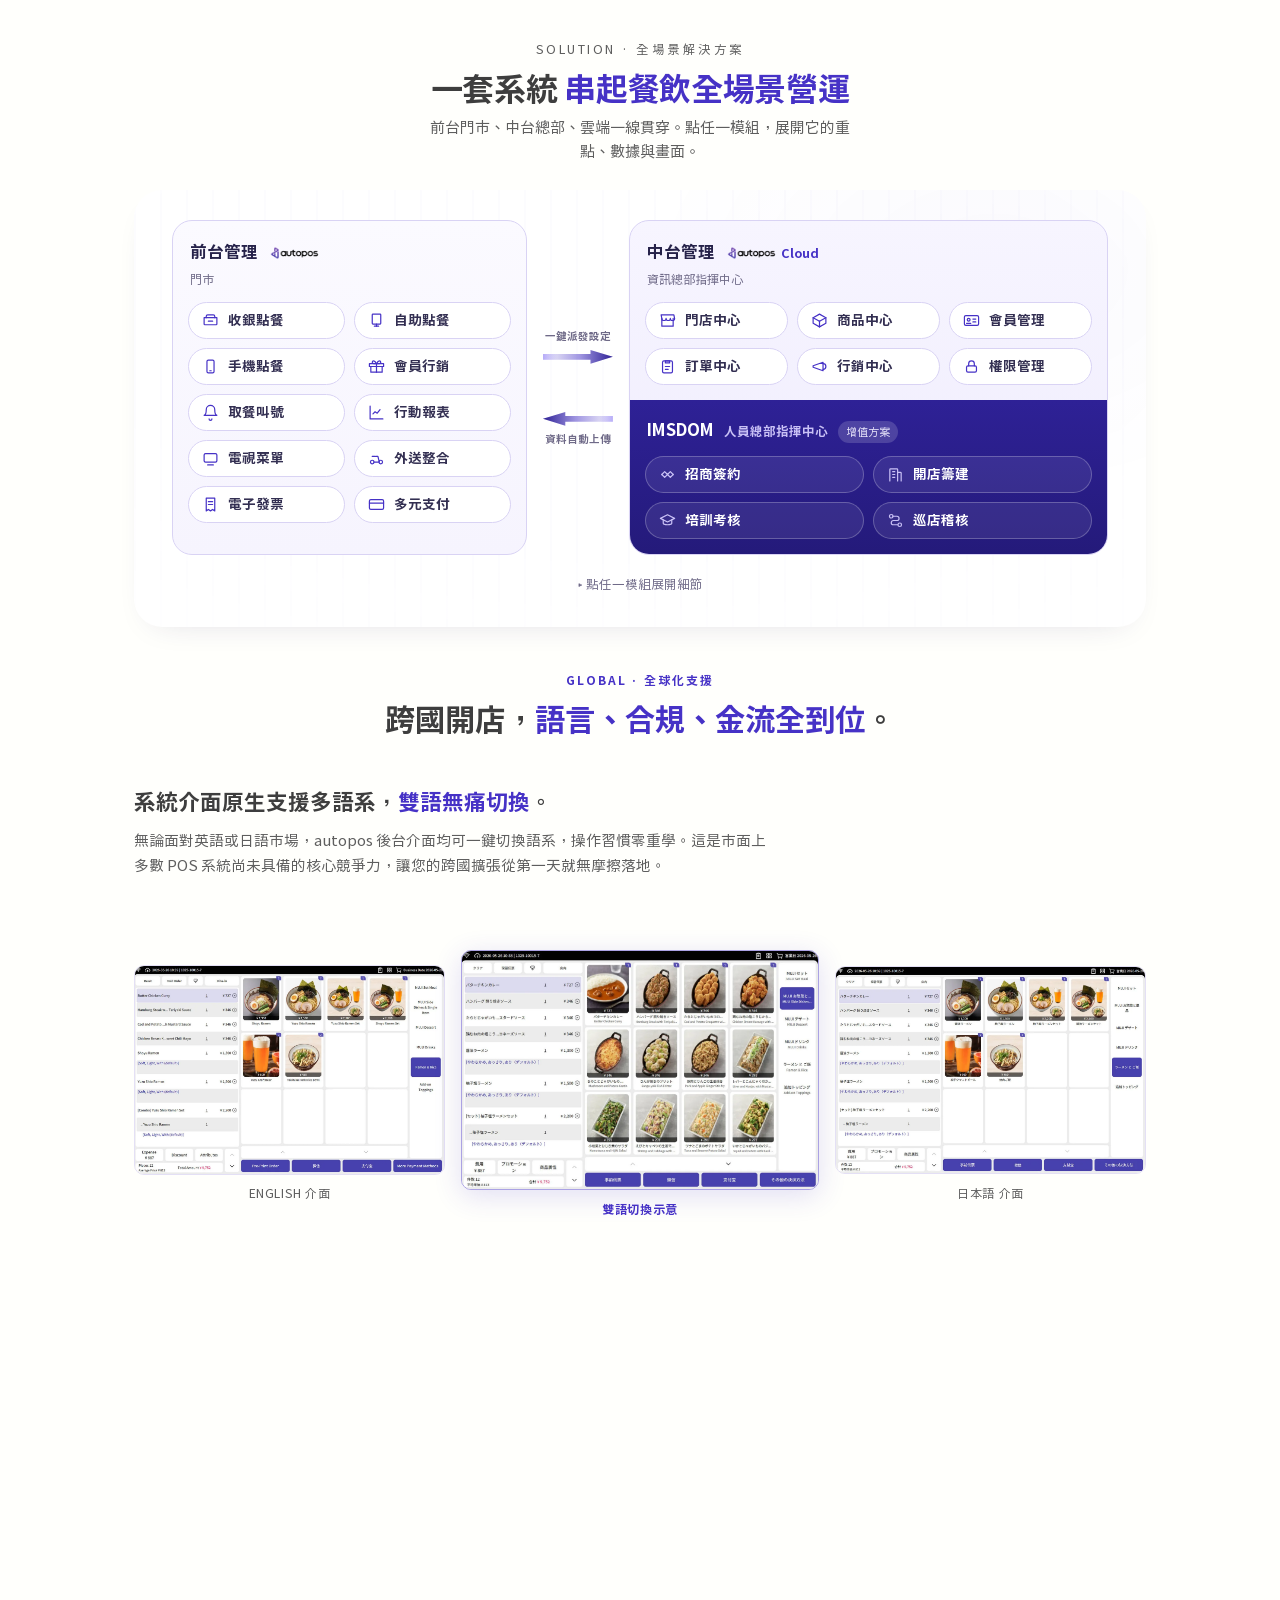
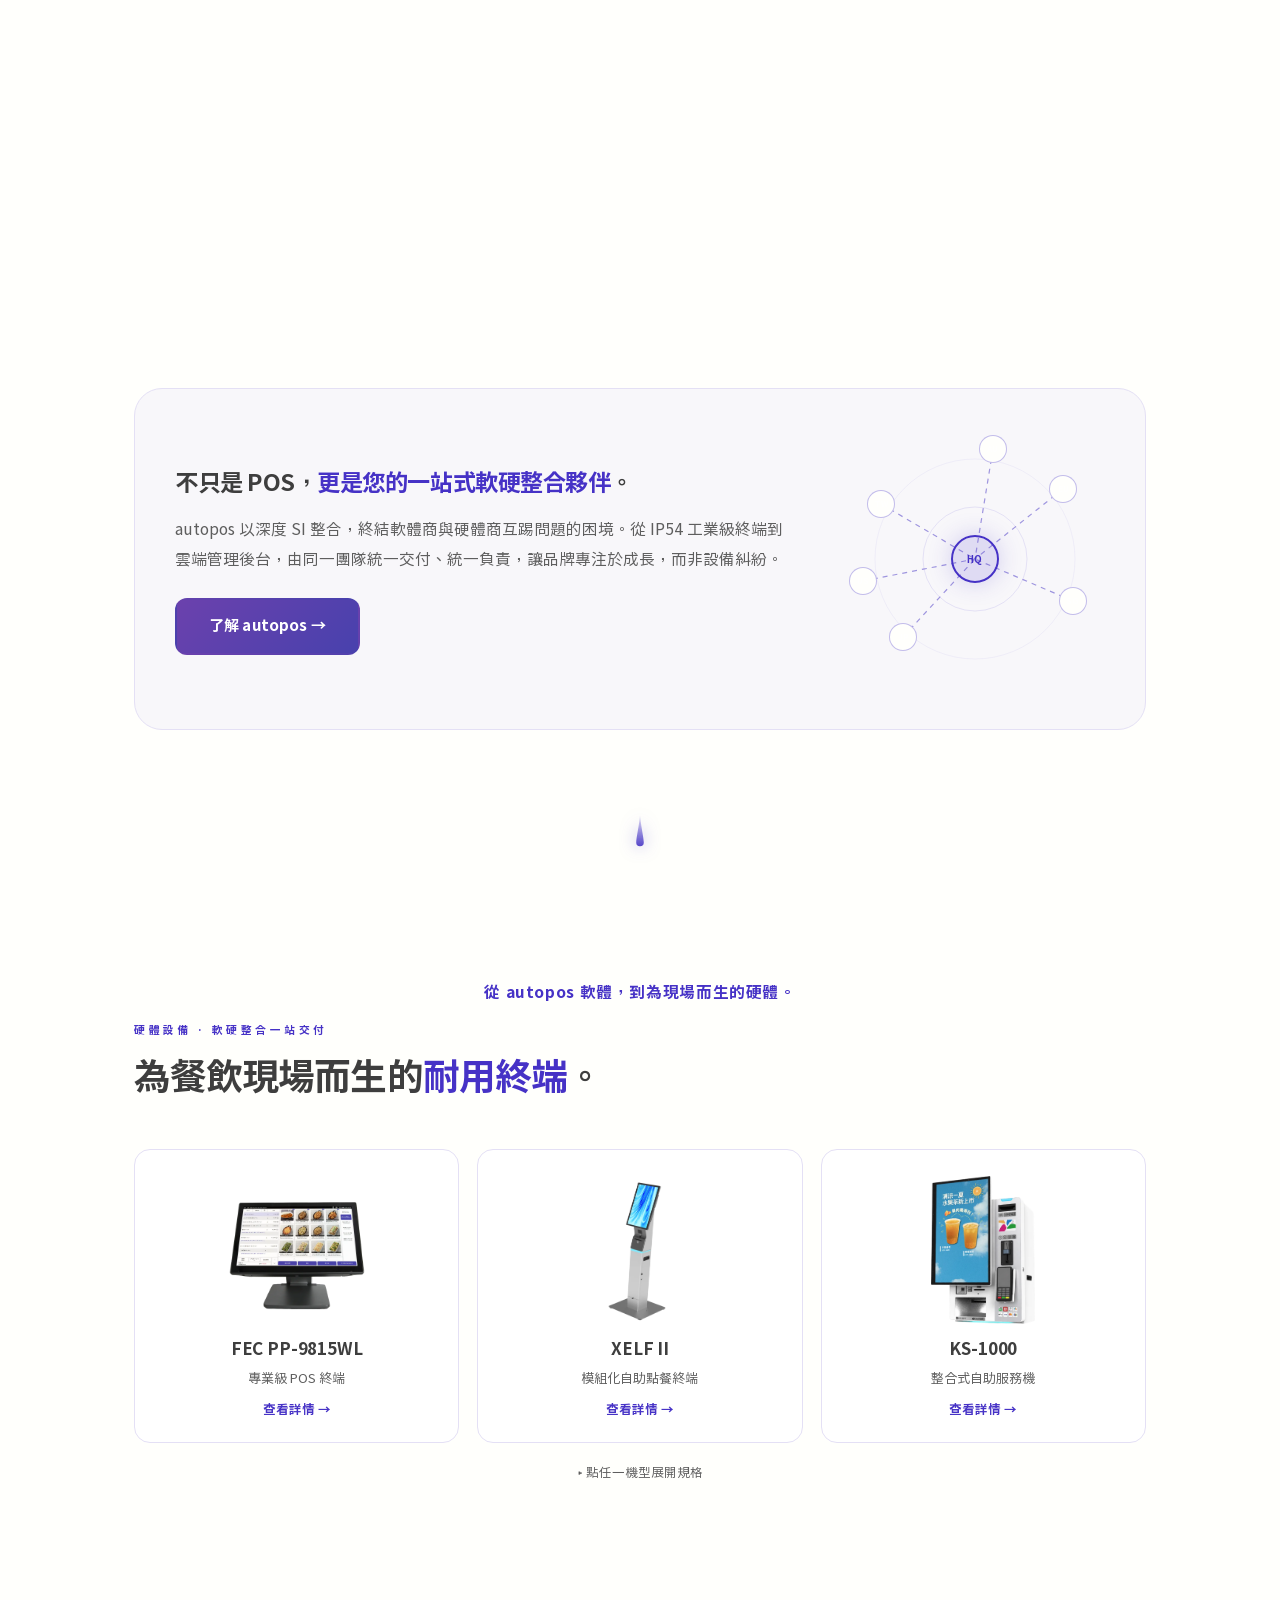
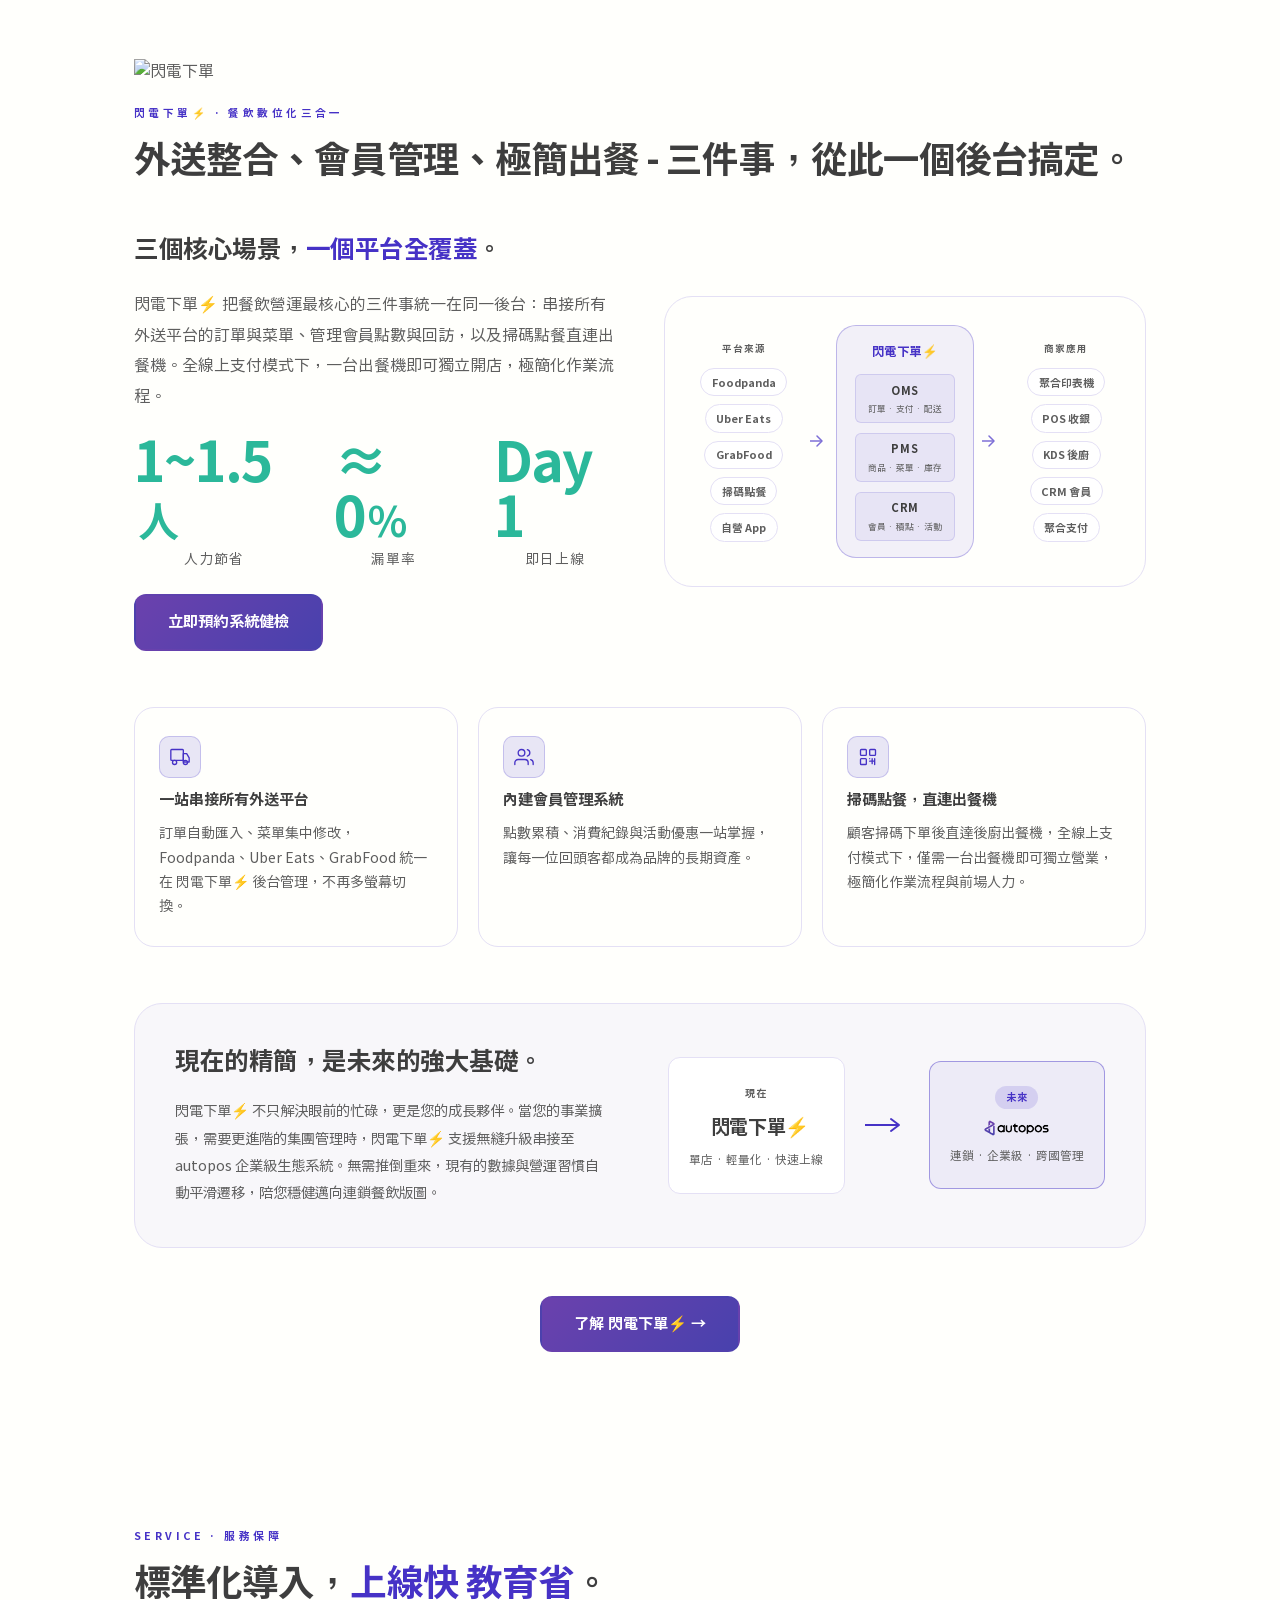
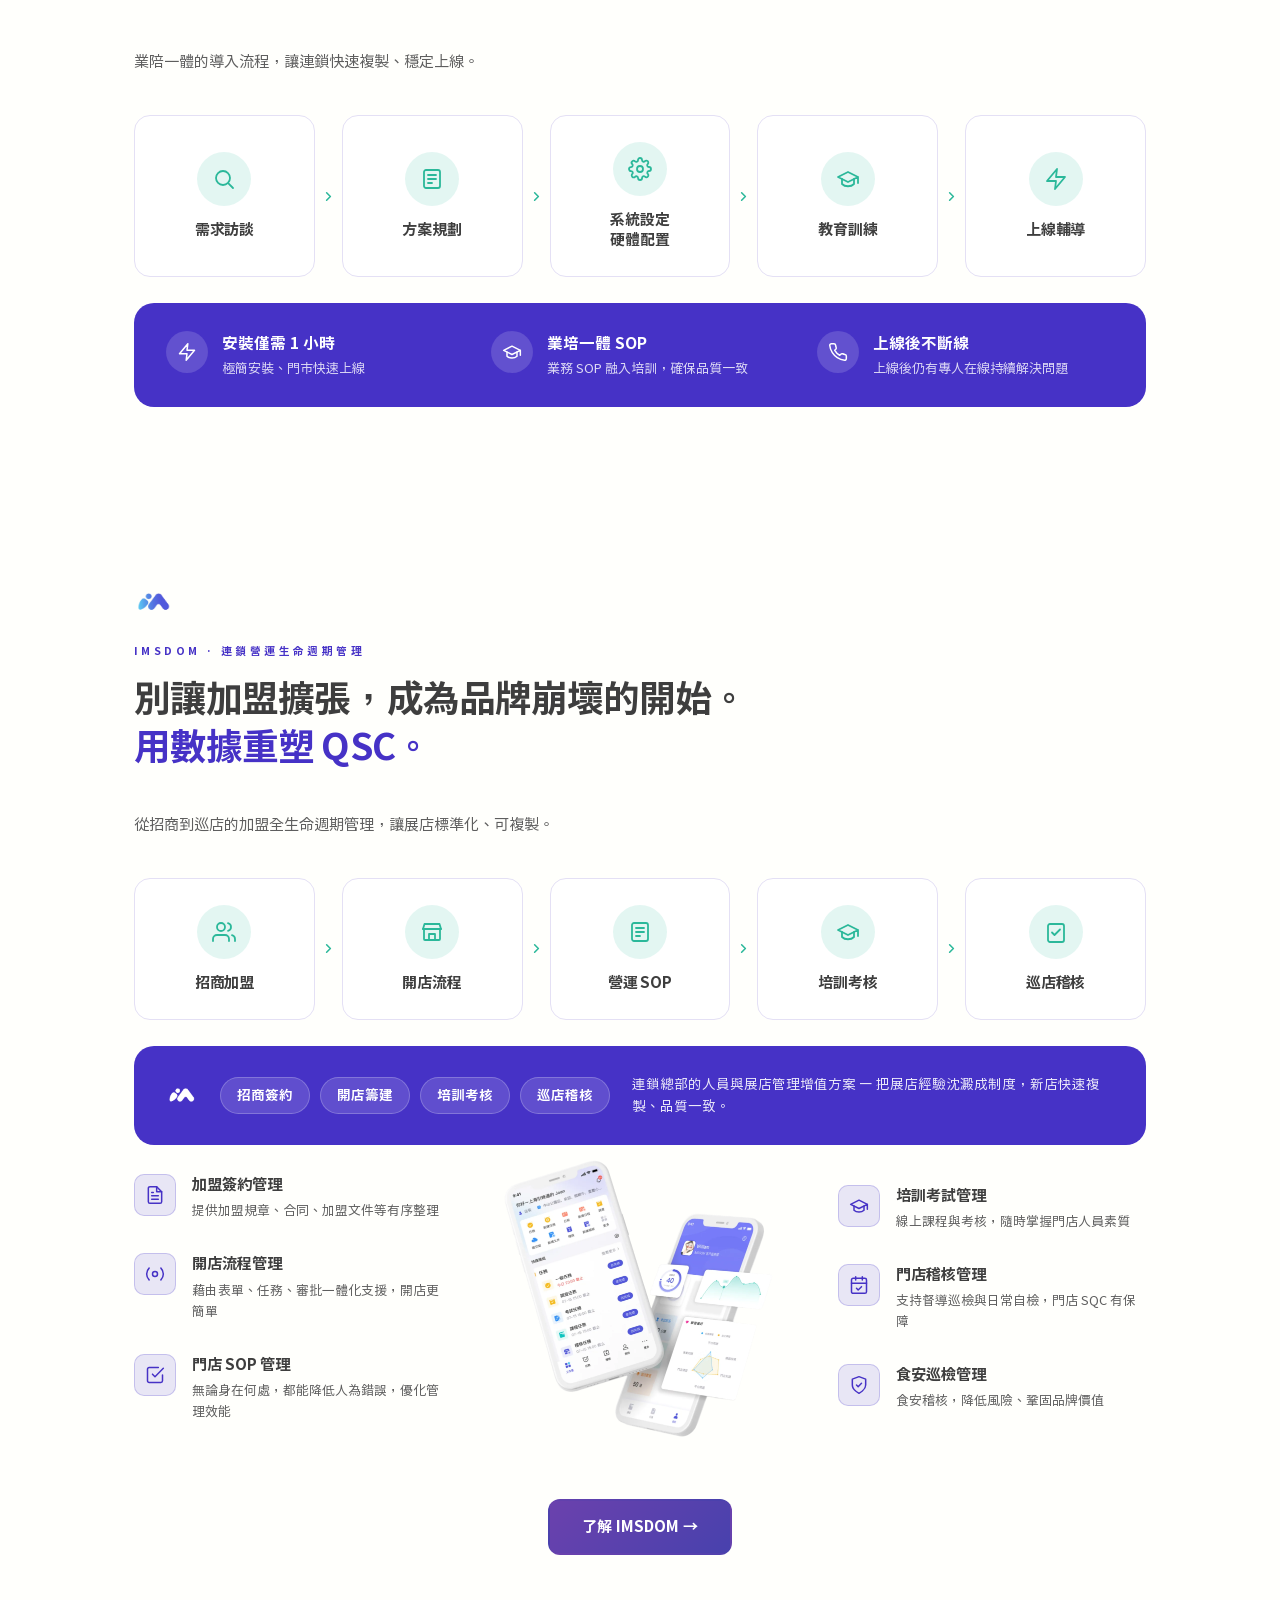
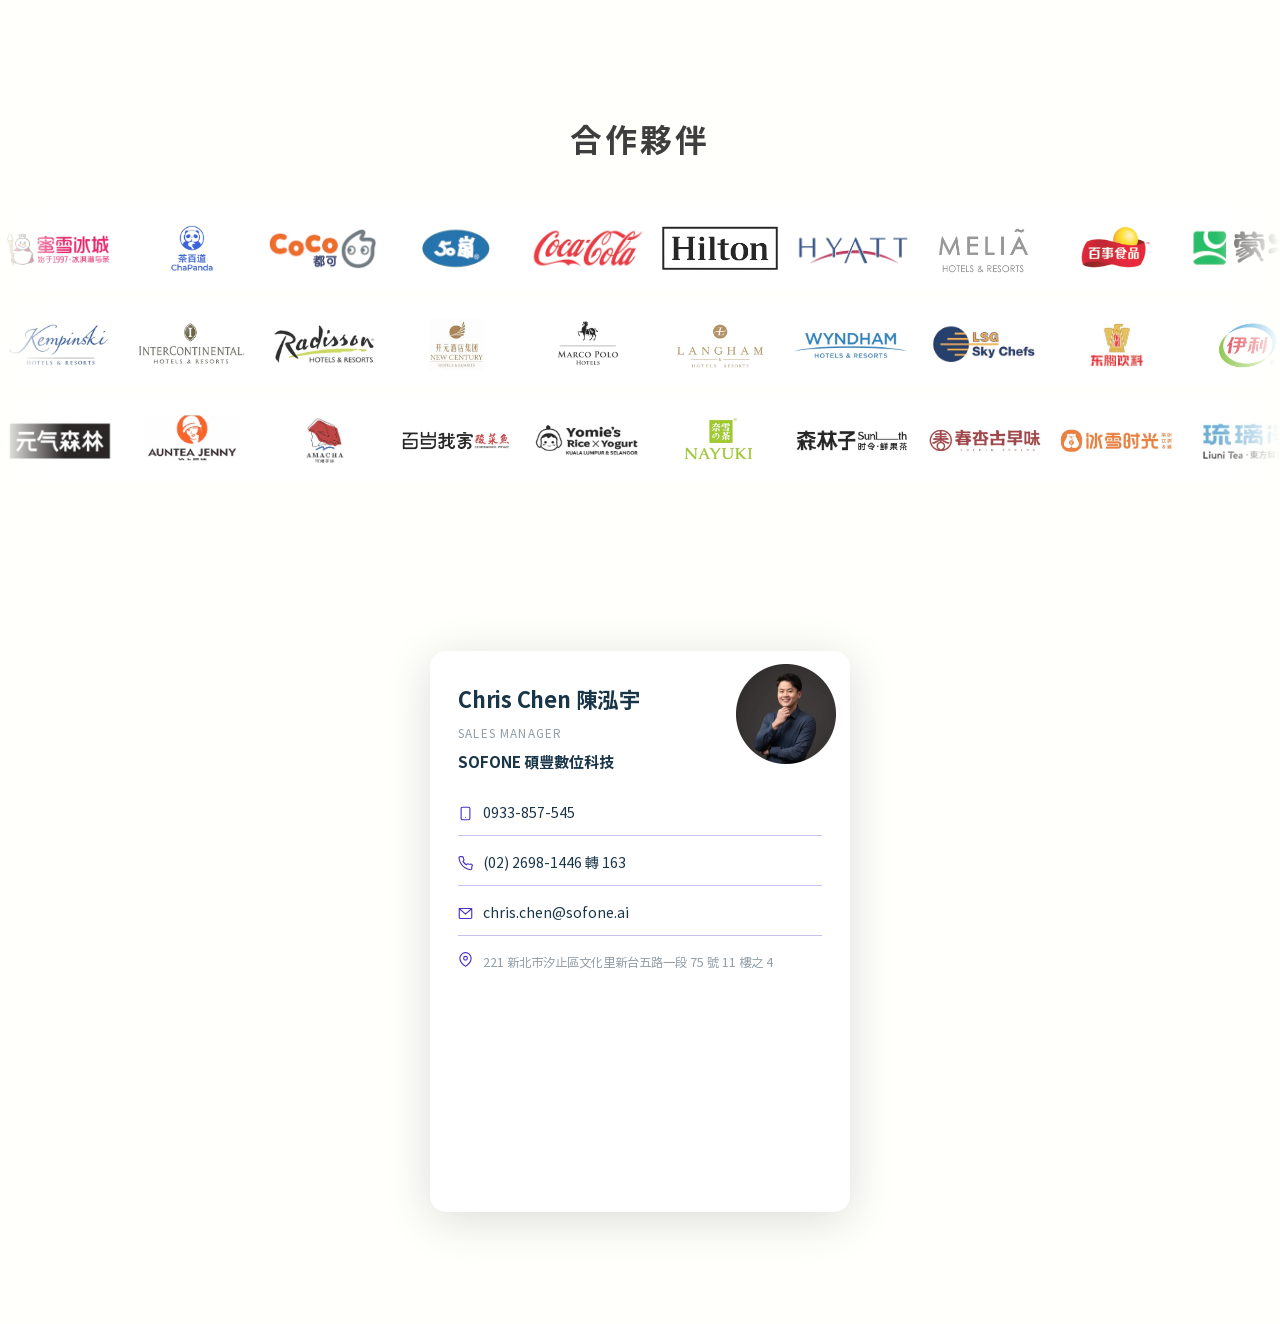
==== commit 51e5c011: "Swap POS terminal from PP-9735WL to PP-9815WL Model string updated across hero, lineup card, viewer " ====
--- a/index.html
+++ b/index.html
@@ -163,7 +163,7 @@
 
         <!-- POS -->
         <div class="map-device" data-device="pos">
-          <img loading="lazy" src="assets/pp9735/pp9735-01.webp" alt="FEC PP-9735WL" class="device-img" draggable="false">
+          <img loading="lazy" src="assets/pp9735/pp9735-01.webp" alt="FEC PP-9815WL" class="device-img" draggable="false">
           <div class="device-tooltip">
             <p class="tooltip-title" data-i18n="device.pos.title">autopos 全球收銀引擎</p>
             <p class="tooltip-desc" data-i18n="device.pos.desc">專為連鎖打造的高穩定收銀核心，即使網路斷線也能正常結帳，總部數據即時透明，跨國稅務合規無憂。</p>
@@ -456,8 +456,8 @@
       <div class="hw-catalogue" id="hardware-catalogue">
         <div class="hw-lineup reveal">
           <button type="button" class="hw-lc" data-machine="pp97">
-            <span class="hw-lc-img"><img src="assets/pp9735/pp9735-01.webp" alt="FEC PP-9735WL" loading="lazy"></span>
-            <span class="hw-lc-name">FEC PP-9735WL</span>
+            <span class="hw-lc-img"><img src="assets/pp9735/pp9735-01.webp" alt="FEC PP-9815WL" loading="lazy"></span>
+            <span class="hw-lc-name">FEC PP-9815WL</span>
             <span class="hw-lc-desc" data-i18n="hw.lineup.pp97.d">專業級 POS 終端</span>
             <span class="hw-lc-more" data-i18n="hw.lineup.more">查看詳情 →</span>
           </button>
@@ -479,21 +479,21 @@
           <button class="solmap-close" id="hwc-close" type="button" aria-label="關閉">×</button>
           <div class="solmap-panel-inner">
             <div class="hwc-visual" id="hwc-visual">
-              <!-- FEC PP-9735WL — multi-angle rolling frames -->
+              <!-- FEC PP-9815WL — multi-angle rolling frames -->
               <div class="hwc-vis" data-vis="pp97">
                 <div class="ap-one hwc-ap">
                   <div class="ap-one-viewer-ring">
-                    <div class="ap-one-viewer" role="img" aria-label="FEC PP-9735WL 多視角展示">
-                      <img loading="lazy" class="ap-one-frame is-active" src="assets/pp9735/pp9735-11.webp" alt="FEC PP-9735WL 搭配 XM-3010W 雙螢幕組態" draggable="false">
-                      <img class="ap-one-frame" src="[data-uri]" data-src="assets/pp9735/pp9735-01.webp" loading="lazy" alt="FEC PP-9735WL 正面" draggable="false">
-                      <img class="ap-one-frame" src="[data-uri]" data-src="assets/pp9735/pp9735-02.webp" loading="lazy" alt="FEC PP-9735WL 背面" draggable="false">
-                      <img class="ap-one-frame" src="[data-uri]" data-src="assets/pp9735/pp9735-03.webp" loading="lazy" alt="FEC PP-9735WL 前四分之三角度" draggable="false">
-                      <img class="ap-one-frame" src="[data-uri]" data-src="assets/pp9735/pp9735-04.webp" loading="lazy" alt="FEC PP-9735WL 後四分之三角度" draggable="false">
-                      <img class="ap-one-frame" src="[data-uri]" data-src="assets/pp9735/pp9735-05.webp" loading="lazy" alt="FEC PP-9735WL 側面" draggable="false">
+                    <div class="ap-one-viewer" role="img" aria-label="FEC PP-9815WL 多視角展示">
+                      <img loading="lazy" class="ap-one-frame is-active" src="assets/pp9735/pp9735-11.webp" alt="FEC PP-9815WL 搭配 XM-3010W 雙螢幕組態" draggable="false">
+                      <img class="ap-one-frame" src="[data-uri]" data-src="assets/pp9735/pp9735-01.webp" loading="lazy" alt="FEC PP-9815WL 正面" draggable="false">
+                      <img class="ap-one-frame" src="[data-uri]" data-src="assets/pp9735/pp9735-02.webp" loading="lazy" alt="FEC PP-9815WL 背面" draggable="false">
+                      <img class="ap-one-frame" src="[data-uri]" data-src="assets/pp9735/pp9735-03.webp" loading="lazy" alt="FEC PP-9815WL 前四分之三角度" draggable="false">
+                      <img class="ap-one-frame" src="[data-uri]" data-src="assets/pp9735/pp9735-04.webp" loading="lazy" alt="FEC PP-9815WL 後四分之三角度" draggable="false">
+                      <img class="ap-one-frame" src="[data-uri]" data-src="assets/pp9735/pp9735-05.webp" loading="lazy" alt="FEC PP-9815WL 側面" draggable="false">
                     </div>
                   </div>
                   <div class="ap-one-scrub">
-                    <input type="range" class="ap-one-slider" min="0" max="5" step="1" value="0" aria-label="拖曳檢視 FEC PP-9735WL 各視角">
+                    <input type="range" class="ap-one-slider" min="0" max="5" step="1" value="0" aria-label="拖曳檢視 FEC PP-9815WL 各視角">
                     <span class="ap-one-scrub-hint" data-i18n="pp97.viewer.hint">拖曳旋轉檢視</span>
                   </div>
                 </div>
@@ -1139,11 +1139,11 @@
         'xelf.feat.5.title': '彈性安裝',
         'xelf.feat.5.desc': '支援落地式、桌上式、壁掛式固定，輕鬆適配各種場合。',
         'pp97.spec.os.label': '作業系統', 'pp97.spec.os.val': 'Windows 11 IoT Enterprise',
-        'pp97.spec.screen.label': '螢幕', 'pp97.spec.screen.val': '15.6" 1920×1080 全平面電容觸控',
-        'pp97.spec.cpu.label': '處理器', 'pp97.spec.cpu.val': 'Intel J6412 / N150（選配）',
-        'pp97.spec.ram.label': '記憶體', 'pp97.spec.ram.val': 'DDR4 8GB（最大 32GB）',
+        'pp97.spec.screen.label': '螢幕', 'pp97.spec.screen.val': '15.6" 1920×1080 電容觸控',
+        'pp97.spec.cpu.label': '處理器', 'pp97.spec.cpu.val': 'Intel N150',
+        'pp97.spec.ram.label': '記憶體', 'pp97.spec.ram.val': 'DDR5 8GB/16GB',
         'pp97.spec.storage.label': '儲存', 'pp97.spec.storage.val': 'M.2 SSD 128GB',
-        'pp97.spec.net.label': '連網', 'pp97.spec.net.val': 'Gigabit LAN・WiFi 802.11ac・BT',
+        'pp97.spec.net.label': '連網', 'pp97.spec.net.val': 'Gigabit LAN・Wi-Fi 6E・藍牙 5.2',
         'pp97.spec.disp2.label': '第二螢幕（選配）', 'pp97.spec.disp2.val': 'XM-3010W 10.1"',
         'xelf.spec.screen.label': '螢幕', 'xelf.spec.screen.val': '15.6" / 22" 多點觸控',
         'xelf.spec.layout.label': '配置', 'xelf.spec.layout.val': '橫向・直向',
@@ -1176,8 +1176,8 @@
         'ks.space.desc': '傳統做法多台設備橫向約 1,350mm；KS-1000 整合成單機，寬度約 310mm。線材更簡潔、安裝維護更省。',
         'ks.cta': '預約 Demo',
         'autopos.int.delivery': '合作外送平台', 'autopos.int.payment': '支援支付方式',
-        'pp97.eyebrow': 'FEC PP-9735WL · 專業級 POS 終端',
-        'pp97.h3': '無風扇工業設計，<span class="hl">15.6" 全平面觸控主機</span>。',
+        'pp97.eyebrow': 'FEC PP-9815WL · 專業級 POS 終端',
+        'pp97.h3': '無風扇工業設計，<span class="hl">15.6" 電容觸控主機</span>。',
         'pp97.viewer.hint': '拖曳旋轉檢視',
         'imsdom.eyebrow': 'IMSDOM · 連鎖營運生命週期管理',
         'service.eyebrow': 'SERVICE · 服務保障', 'service.h2': '標準化導入，<span class="hl">上線快 教育省</span>。', 'service.lede': '業陪一體的導入流程，讓連鎖快速複製、穩定上線。',
@@ -1346,11 +1346,11 @@
         'xelf.feat.5.title': 'Flexible mounting',
         'xelf.feat.5.desc': 'Floor-standing, countertop or wall-mounted to suit any setting.',
         'pp97.spec.os.label': 'Operating System', 'pp97.spec.os.val': 'Windows 11 IoT Enterprise',
-        'pp97.spec.screen.label': 'Display', 'pp97.spec.screen.val': '15.6" 1920×1080 True-Flat PCAP touch',
-        'pp97.spec.cpu.label': 'Processor', 'pp97.spec.cpu.val': 'Intel J6412 / N150 (opt.)',
-        'pp97.spec.ram.label': 'Memory', 'pp97.spec.ram.val': 'DDR4 8GB (max 32GB)',
+        'pp97.spec.screen.label': 'Display', 'pp97.spec.screen.val': '15.6" 1920×1080 PCAP touch',
+        'pp97.spec.cpu.label': 'Processor', 'pp97.spec.cpu.val': 'Intel N150',
+        'pp97.spec.ram.label': 'Memory', 'pp97.spec.ram.val': 'DDR5 8GB/16GB',
         'pp97.spec.storage.label': 'Storage', 'pp97.spec.storage.val': 'M.2 SSD 128GB',
-        'pp97.spec.net.label': 'Connectivity', 'pp97.spec.net.val': 'Gigabit LAN · WiFi 802.11ac · BT',
+        'pp97.spec.net.label': 'Connectivity', 'pp97.spec.net.val': 'Gigabit LAN · Wi-Fi 6E · BT 5.2',
         'pp97.spec.disp2.label': 'Second display (opt.)', 'pp97.spec.disp2.val': 'XM-3010W 10.1"',
         'xelf.spec.screen.label': 'Display', 'xelf.spec.screen.val': '15.6" / 22" multi-touch',
         'xelf.spec.layout.label': 'Layout', 'xelf.spec.layout.val': 'Landscape · Portrait',
@@ -1383,8 +1383,8 @@
         'ks.space.desc': 'A traditional multi-device setup spans ~1,350mm wide; KS-1000 integrates into a single unit just ~310mm wide — simpler cabling, easier install and maintenance.',
         'ks.cta': 'Book a Demo',
         'autopos.int.delivery': 'Delivery Partners', 'autopos.int.payment': 'Supported Payment Methods',
-        'pp97.eyebrow': 'FEC PP-9735WL · Professional POS Terminal',
-        'pp97.h3': 'Fanless industrial design, <span class="hl">15.6" True-Flat touch terminal.</span>',
+        'pp97.eyebrow': 'FEC PP-9815WL · Professional POS Terminal',
+        'pp97.h3': 'Fanless industrial design, <span class="hl">15.6" PCAP touch terminal.</span>',
         'pp97.viewer.hint': 'Drag to rotate',
         'imsdom.eyebrow': 'IMSDOM · Chain Operations Lifecycle Management',
         'service.eyebrow': 'SERVICE · Service Assurance', 'service.h2': 'Standardized rollout — <span class="hl">fast launch, less training</span>.', 'service.lede': 'A hands-on onboarding process that lets chains replicate fast and go live reliably.',
@@ -1553,11 +1553,11 @@
         'xelf.feat.5.title': '柔軟な設置',
         'xelf.feat.5.desc': '据置・卓上・壁掛けに対応し、あらゆる場所に手軽にフィット。',
         'pp97.spec.os.label': 'OS', 'pp97.spec.os.val': 'Windows 11 IoT Enterprise',
-        'pp97.spec.screen.label': 'ディスプレイ', 'pp97.spec.screen.val': '15.6" 1920×1080 フルフラット静電容量タッチ',
-        'pp97.spec.cpu.label': 'プロセッサー', 'pp97.spec.cpu.val': 'Intel J6412 / N150（オプション）',
-        'pp97.spec.ram.label': 'メモリ', 'pp97.spec.ram.val': 'DDR4 8GB（最大 32GB）',
+        'pp97.spec.screen.label': 'ディスプレイ', 'pp97.spec.screen.val': '15.6" 1920×1080 静電容量タッチ',
+        'pp97.spec.cpu.label': 'プロセッサー', 'pp97.spec.cpu.val': 'Intel N150',
+        'pp97.spec.ram.label': 'メモリ', 'pp97.spec.ram.val': 'DDR5 8GB/16GB',
         'pp97.spec.storage.label': 'ストレージ', 'pp97.spec.storage.val': 'M.2 SSD 128GB',
-        'pp97.spec.net.label': '通信', 'pp97.spec.net.val': 'Gigabit LAN・WiFi 802.11ac・BT',
+        'pp97.spec.net.label': '通信', 'pp97.spec.net.val': 'Gigabit LAN・Wi-Fi 6E・BT 5.2',
         'pp97.spec.disp2.label': 'セカンド画面（オプション）', 'pp97.spec.disp2.val': 'XM-3010W 10.1"',
         'xelf.spec.screen.label': 'ディスプレイ', 'xelf.spec.screen.val': '15.6" / 22" マルチタッチ',
         'xelf.spec.layout.label': '設置', 'xelf.spec.layout.val': '横・縦',
@@ -1590,8 +1590,8 @@
         'ks.space.desc': '従来の複数台構成は横幅約1,350mm。KS-1000は単一機に統合し幅約310mm。配線もすっきり、設置・保守も省力。',
         'ks.cta': 'デモを予約',
         'autopos.int.delivery': '提携デリバリープラットフォーム', 'autopos.int.payment': '対応決済方法',
-        'pp97.eyebrow': 'FEC PP-9735WL · プロ仕様 POS 端末',
-        'pp97.h3': 'ファンレス工業デザイン、<span class="hl">15.6インチ フルフラットタッチ端末。</span>',
+        'pp97.eyebrow': 'FEC PP-9815WL · プロ仕様 POS 端末',
+        'pp97.h3': 'ファンレス工業デザイン、<span class="hl">15.6インチ 静電容量タッチ端末。</span>',
         'pp97.viewer.hint': 'ドラッグで回転',
         'imsdom.eyebrow': 'IMSDOM · チェーン運営ライフサイクル管理',
         'service.eyebrow': 'SERVICE · サービス保証', 'service.h2': '標準化導入で、<span class="hl">早期稼働・教育コスト削減</span>。', 'service.lede': '伴走型の導入プロセスで、チェーンの高速展開と安定稼働を実現。',
@@ -1760,11 +1760,11 @@
         'xelf.feat.5.title': 'Lắp đặt linh hoạt',
         'xelf.feat.5.desc': 'Hỗ trợ đứng sàn, để bàn hoặc gắn tường, phù hợp mọi không gian.',
         'pp97.spec.os.label': 'Hệ điều hành', 'pp97.spec.os.val': 'Windows 11 IoT Enterprise',
-        'pp97.spec.screen.label': 'Màn hình', 'pp97.spec.screen.val': '15.6" 1920×1080 cảm ứng phẳng điện dung',
-        'pp97.spec.cpu.label': 'Bộ xử lý', 'pp97.spec.cpu.val': 'Intel J6412 / N150 (tùy chọn)',
-        'pp97.spec.ram.label': 'Bộ nhớ', 'pp97.spec.ram.val': 'DDR4 8GB (tối đa 32GB)',
+        'pp97.spec.screen.label': 'Màn hình', 'pp97.spec.screen.val': '15.6" 1920×1080 cảm ứng điện dung',
+        'pp97.spec.cpu.label': 'Bộ xử lý', 'pp97.spec.cpu.val': 'Intel N150',
+        'pp97.spec.ram.label': 'Bộ nhớ', 'pp97.spec.ram.val': 'DDR5 8GB/16GB',
         'pp97.spec.storage.label': 'Lưu trữ', 'pp97.spec.storage.val': 'M.2 SSD 128GB',
-        'pp97.spec.net.label': 'Kết nối', 'pp97.spec.net.val': 'Gigabit LAN · WiFi 802.11ac · BT',
+        'pp97.spec.net.label': 'Kết nối', 'pp97.spec.net.val': 'Gigabit LAN · Wi-Fi 6E · BT 5.2',
         'pp97.spec.disp2.label': 'Màn hình phụ (tùy chọn)', 'pp97.spec.disp2.val': 'XM-3010W 10.1"',
         'xelf.spec.screen.label': 'Màn hình', 'xelf.spec.screen.val': '15.6" / 22" cảm ứng đa điểm',
         'xelf.spec.layout.label': 'Bố trí', 'xelf.spec.layout.val': 'Ngang · Dọc',
@@ -1797,8 +1797,8 @@
         'ks.space.desc': 'Bố trí nhiều thiết bị truyền thống rộng ~1.350mm; KS-1000 tích hợp thành một máy chỉ rộng ~310mm — dây gọn hơn, lắp đặt & bảo trì dễ hơn.',
         'ks.cta': 'Đặt lịch Demo',
         'autopos.int.delivery': 'Đối tác giao hàng', 'autopos.int.payment': 'Phương thức thanh toán hỗ trợ',
-        'pp97.eyebrow': 'FEC PP-9735WL · Thiết bị POS chuyên nghiệp',
-        'pp97.h3': 'Thiết kế công nghiệp không quạt, <span class="hl">máy cảm ứng phẳng 15.6".</span>',
+        'pp97.eyebrow': 'FEC PP-9815WL · Thiết bị POS chuyên nghiệp',
+        'pp97.h3': 'Thiết kế công nghiệp không quạt, <span class="hl">máy cảm ứng điện dung 15.6".</span>',
         'pp97.viewer.hint': 'Kéo để xoay',
         'imsdom.eyebrow': 'IMSDOM · Quản lý vòng đời vận hành chuỗi',
         'service.eyebrow': 'SERVICE · Đảm bảo dịch vụ', 'service.h2': 'Triển khai chuẩn hóa — <span class="hl">lên nhanh, tiết kiệm đào tạo</span>.', 'service.lede': 'Quy trình triển khai đồng hành, giúp chuỗi nhân bản nhanh và vận hành ổn định.',
@@ -2043,7 +2043,7 @@
     });
 
     /* Drives every .ap-one-viewer-ring: drag the scrub bar (or swipe) to switch frames.
-       All viewers (PP-9735WL 5 frames, KS-1000 7 frames) simply cross-fade. */
+       All viewers (PP-9815WL 5 frames, KS-1000 7 frames) simply cross-fade. */
     function initApOneViewer(ring) {
       var viewer      = ring.querySelector('.ap-one-viewer');
       var frames      = viewer.querySelectorAll('.ap-one-frame');
@@ -2098,7 +2098,7 @@
       var isTouch = window.matchMedia('(hover: none) and (pointer: coarse)').matches;
       if (isTouch) return;
       /* Desktop touch-screens: highlight card under finger — for EVERY feature row
-         (PP-9735WL + XELF II), not just the first. */
+         (PP-9815WL + XELF II), not just the first. */
       document.querySelectorAll('.ap-one-feat-scroll').forEach(function (scroll) {
         var cards = scroll.querySelectorAll('.ap-one-feat-card');
         function setCardActive(el) {
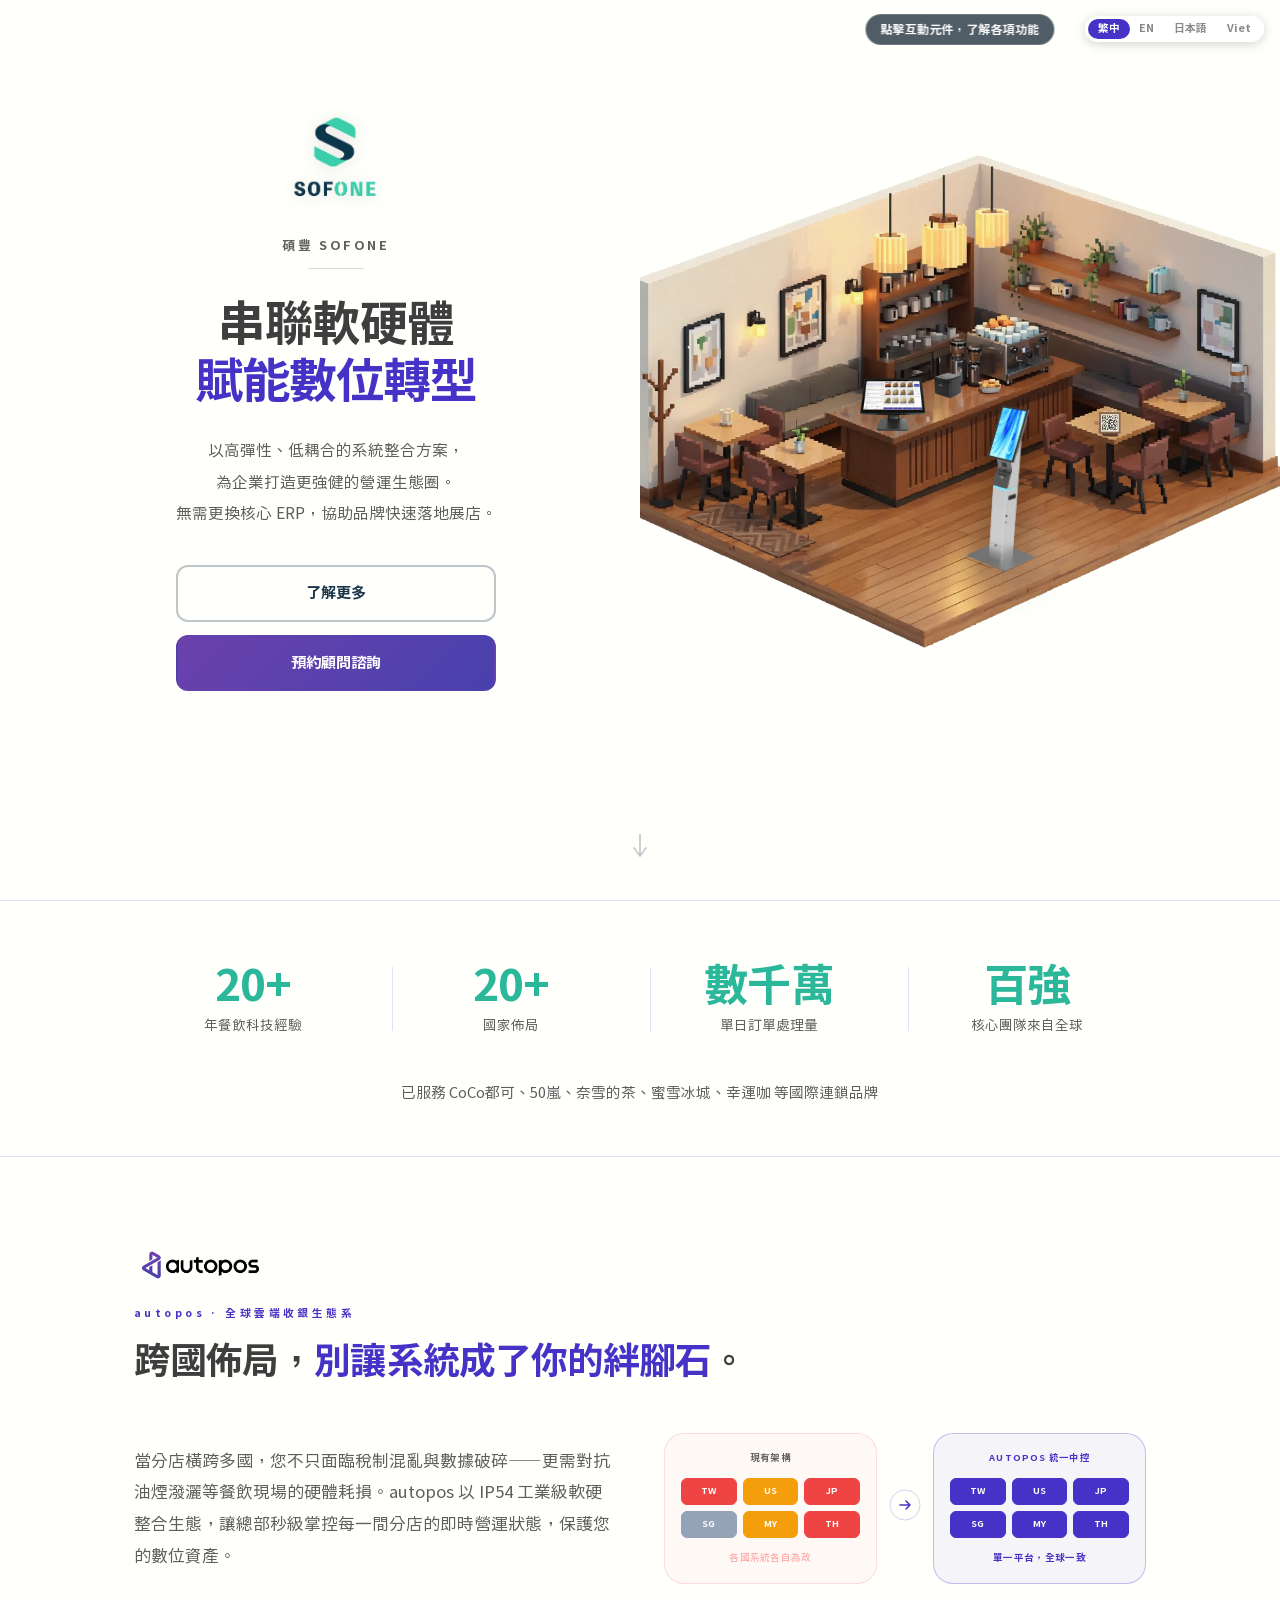
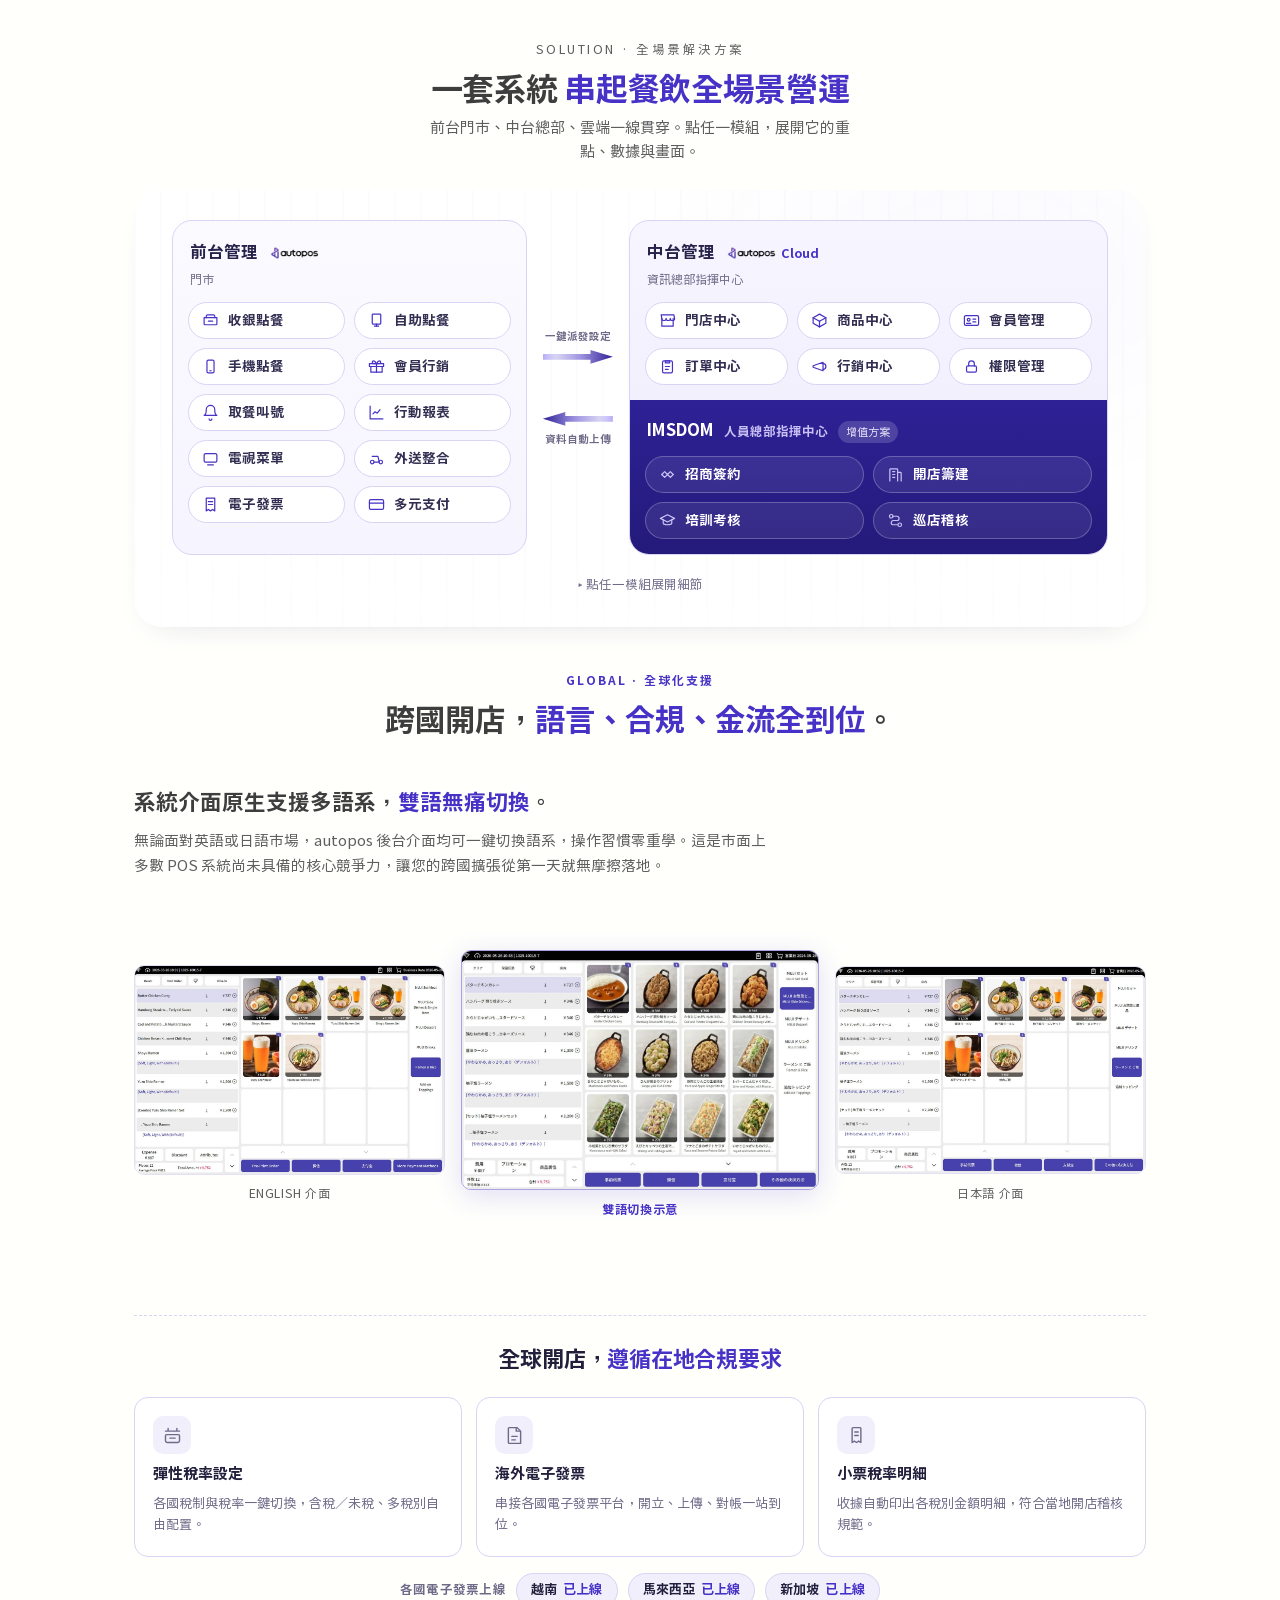
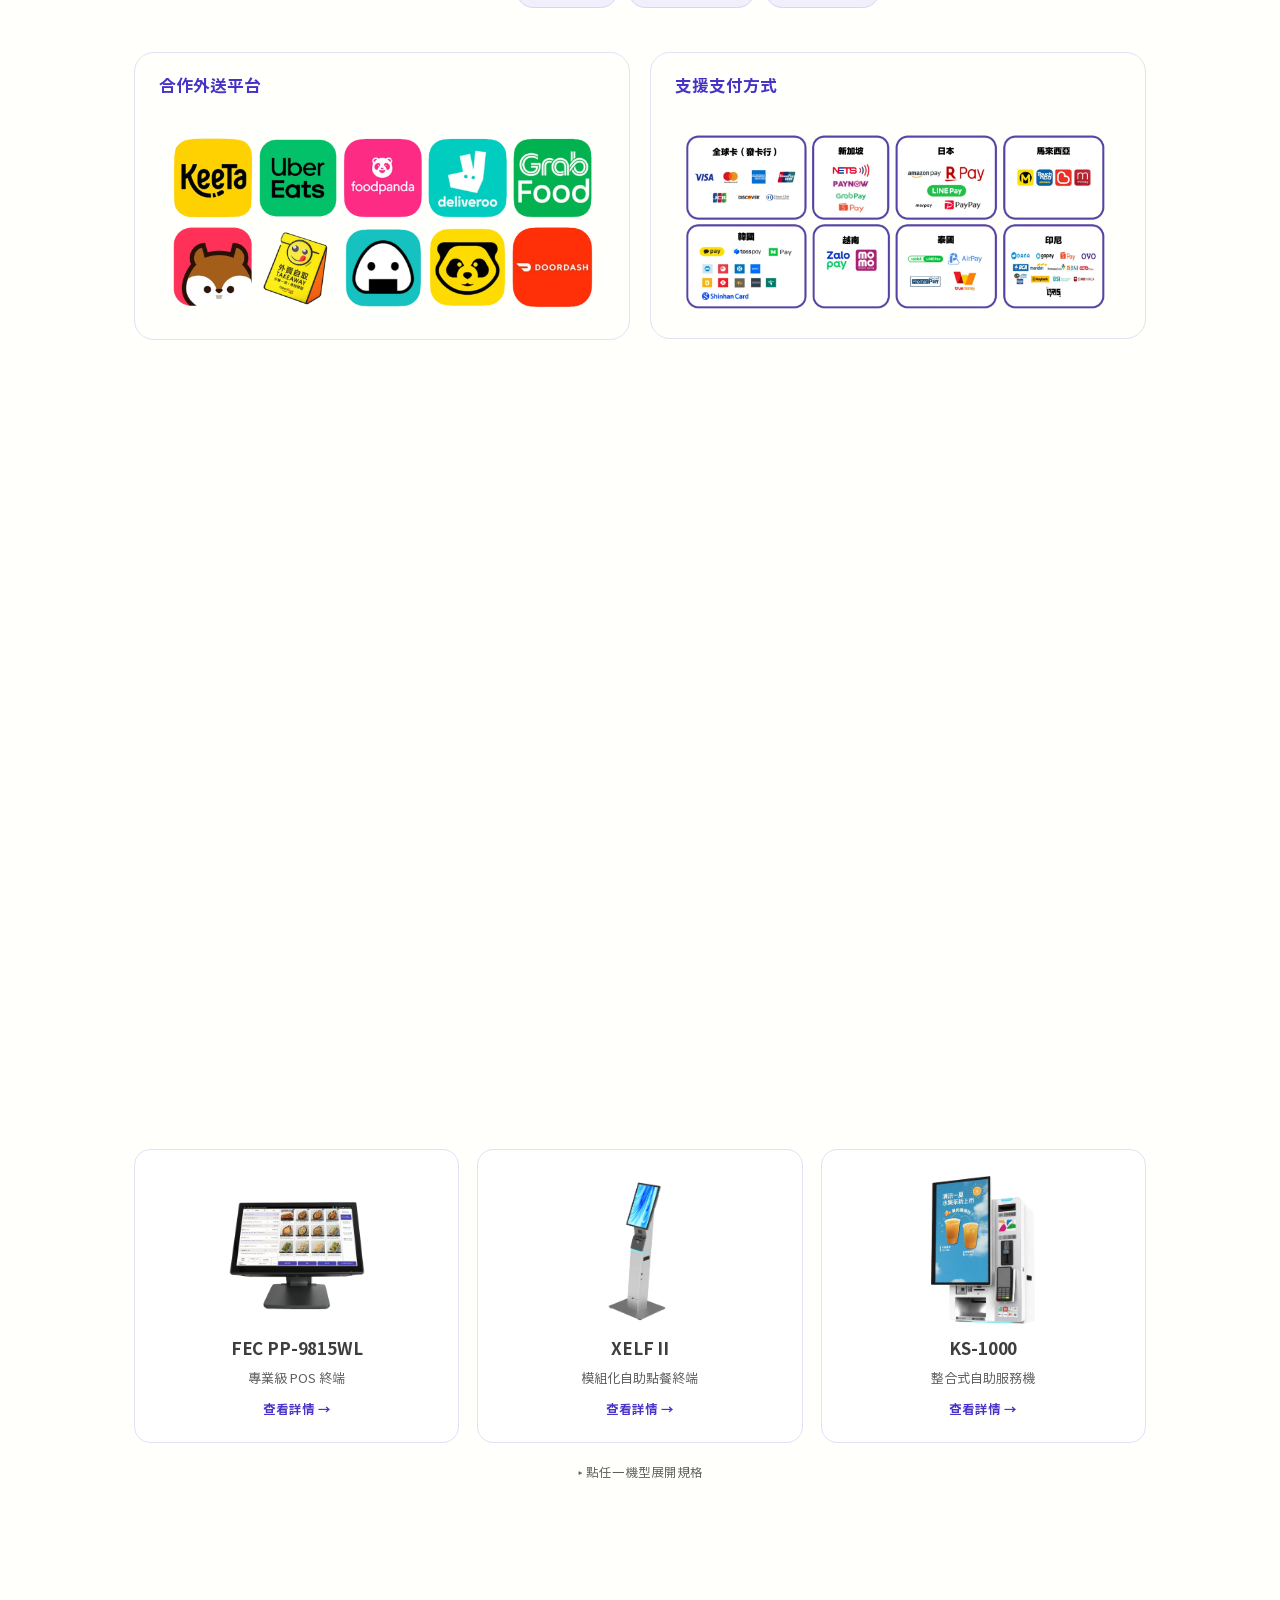
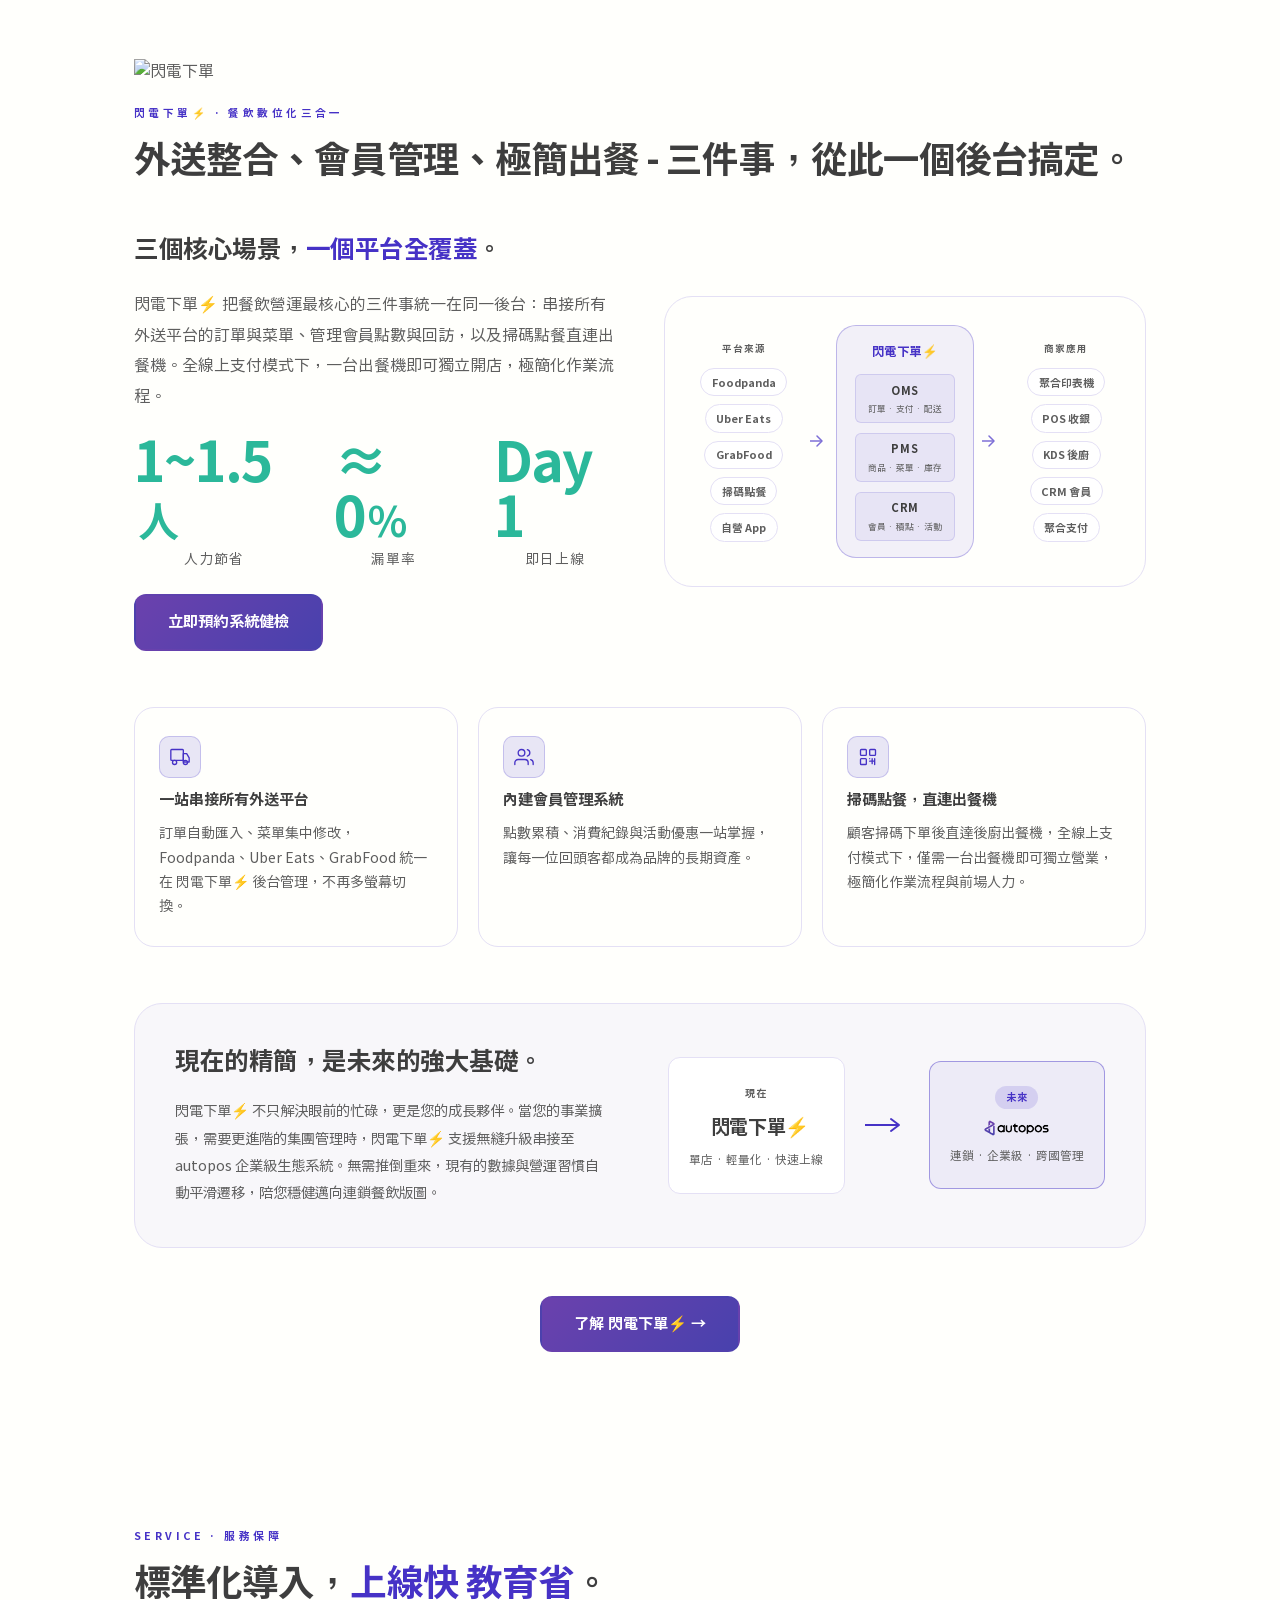
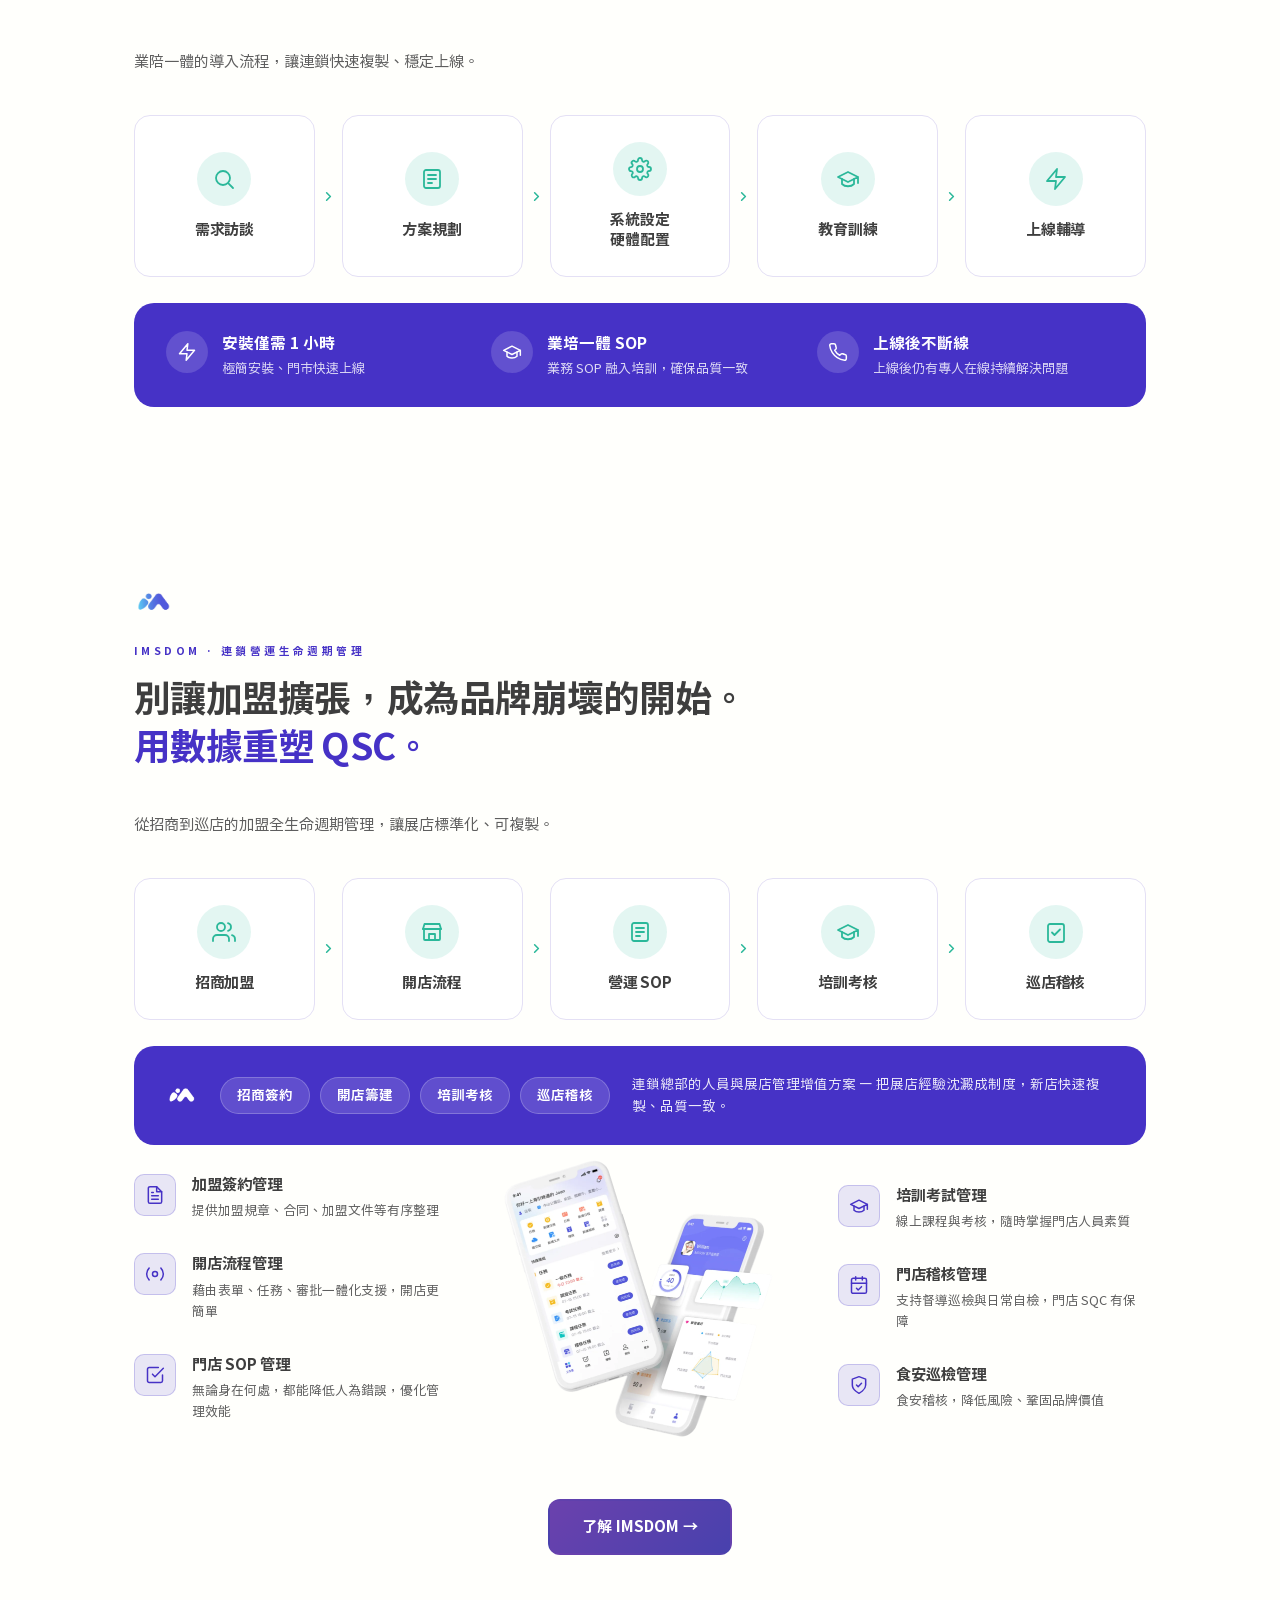
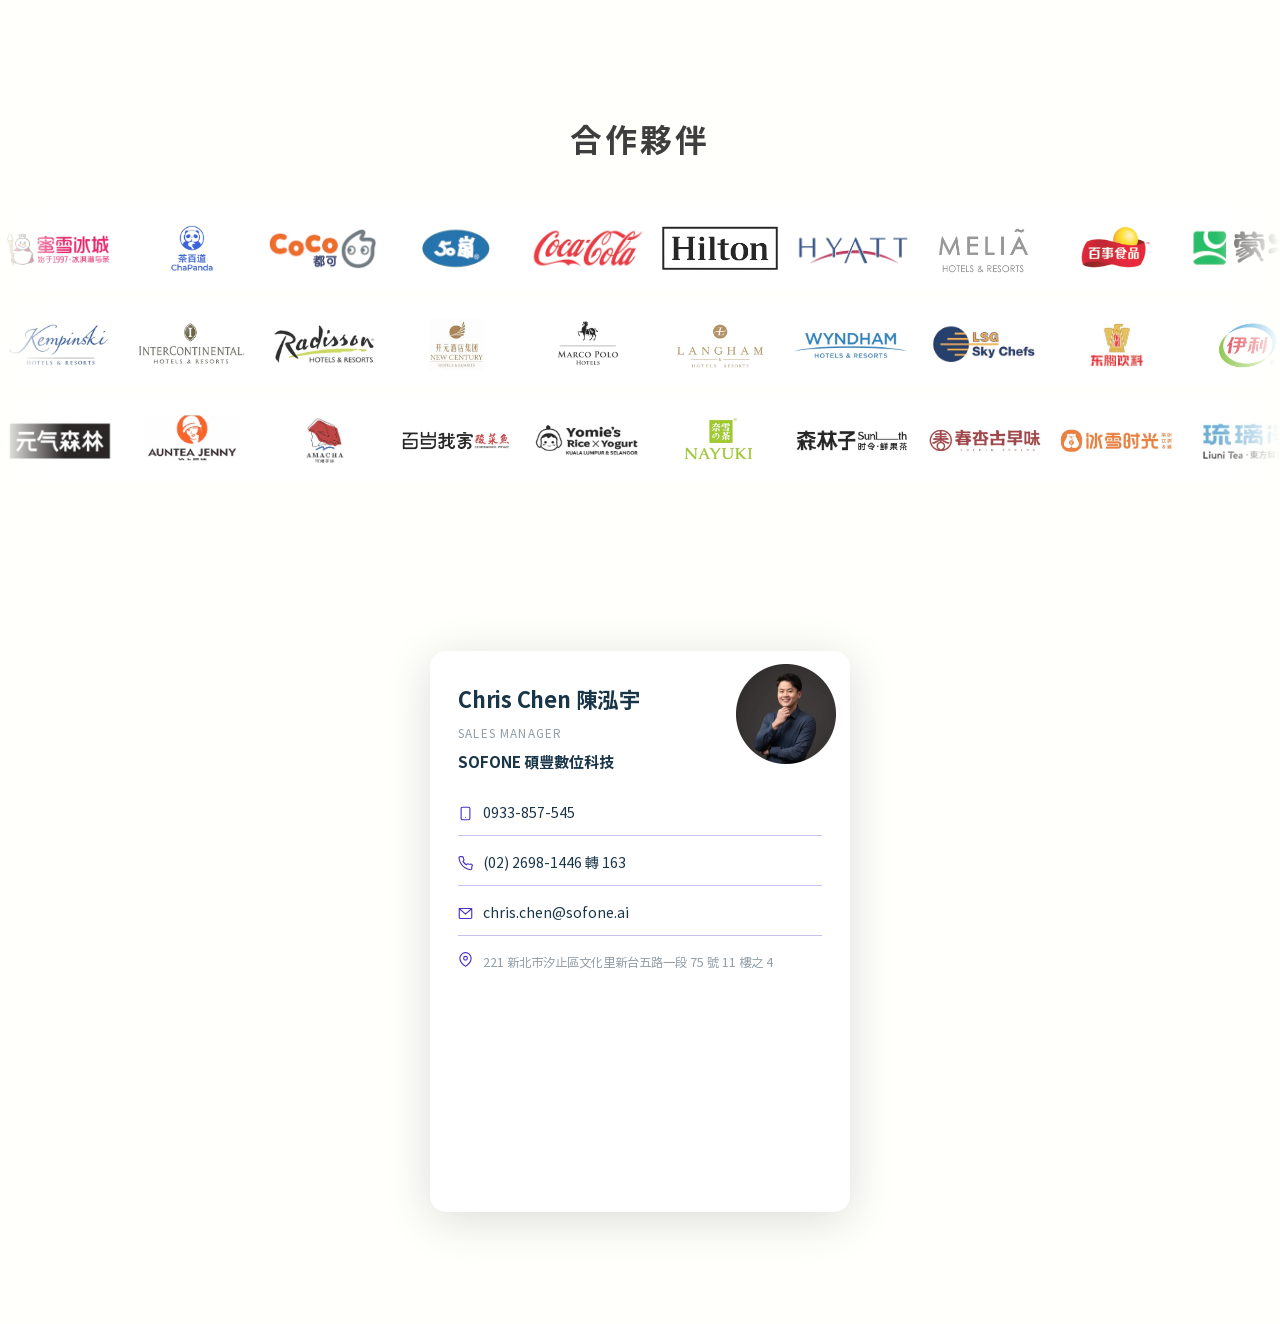
==== commit 936119b3: "Shorten OS spec row to "Windows 11 IoT" Drops the "Enterprise" suffix in all four language packs, pe" ====
--- a/index.html
+++ b/index.html
@@ -1138,7 +1138,7 @@
         'xelf.feat.4.desc': '精巧桌上型模組，空間有限也能優雅入店。',
         'xelf.feat.5.title': '彈性安裝',
         'xelf.feat.5.desc': '支援落地式、桌上式、壁掛式固定，輕鬆適配各種場合。',
-        'pp97.spec.os.label': '作業系統', 'pp97.spec.os.val': 'Windows 11 IoT Enterprise',
+        'pp97.spec.os.label': '作業系統', 'pp97.spec.os.val': 'Windows 11 IoT',
         'pp97.spec.screen.label': '螢幕', 'pp97.spec.screen.val': '15.6" 1920×1080 電容觸控',
         'pp97.spec.cpu.label': '處理器', 'pp97.spec.cpu.val': 'Intel N150',
         'pp97.spec.ram.label': '記憶體', 'pp97.spec.ram.val': 'DDR5 8GB/16GB',
@@ -1345,7 +1345,7 @@
         'xelf.feat.4.desc': 'A compact countertop module that fits elegantly even where space is tight.',
         'xelf.feat.5.title': 'Flexible mounting',
         'xelf.feat.5.desc': 'Floor-standing, countertop or wall-mounted to suit any setting.',
-        'pp97.spec.os.label': 'Operating System', 'pp97.spec.os.val': 'Windows 11 IoT Enterprise',
+        'pp97.spec.os.label': 'Operating System', 'pp97.spec.os.val': 'Windows 11 IoT',
         'pp97.spec.screen.label': 'Display', 'pp97.spec.screen.val': '15.6" 1920×1080 PCAP touch',
         'pp97.spec.cpu.label': 'Processor', 'pp97.spec.cpu.val': 'Intel N150',
         'pp97.spec.ram.label': 'Memory', 'pp97.spec.ram.val': 'DDR5 8GB/16GB',
@@ -1552,7 +1552,7 @@
         'xelf.feat.4.desc': '省スペースでも上質に設置できる、コンパクトな卓上モジュール。',
         'xelf.feat.5.title': '柔軟な設置',
         'xelf.feat.5.desc': '据置・卓上・壁掛けに対応し、あらゆる場所に手軽にフィット。',
-        'pp97.spec.os.label': 'OS', 'pp97.spec.os.val': 'Windows 11 IoT Enterprise',
+        'pp97.spec.os.label': 'OS', 'pp97.spec.os.val': 'Windows 11 IoT',
         'pp97.spec.screen.label': 'ディスプレイ', 'pp97.spec.screen.val': '15.6" 1920×1080 静電容量タッチ',
         'pp97.spec.cpu.label': 'プロセッサー', 'pp97.spec.cpu.val': 'Intel N150',
         'pp97.spec.ram.label': 'メモリ', 'pp97.spec.ram.val': 'DDR5 8GB/16GB',
@@ -1759,7 +1759,7 @@
         'xelf.feat.4.desc': 'Mô-đun để bàn nhỏ gọn, lắp đặt tinh tế ngay cả khi không gian hạn chế.',
         'xelf.feat.5.title': 'Lắp đặt linh hoạt',
         'xelf.feat.5.desc': 'Hỗ trợ đứng sàn, để bàn hoặc gắn tường, phù hợp mọi không gian.',
-        'pp97.spec.os.label': 'Hệ điều hành', 'pp97.spec.os.val': 'Windows 11 IoT Enterprise',
+        'pp97.spec.os.label': 'Hệ điều hành', 'pp97.spec.os.val': 'Windows 11 IoT',
         'pp97.spec.screen.label': 'Màn hình', 'pp97.spec.screen.val': '15.6" 1920×1080 cảm ứng điện dung',
         'pp97.spec.cpu.label': 'Bộ xử lý', 'pp97.spec.cpu.val': 'Intel N150',
         'pp97.spec.ram.label': 'Bộ nhớ', 'pp97.spec.ram.val': 'DDR5 8GB/16GB',
